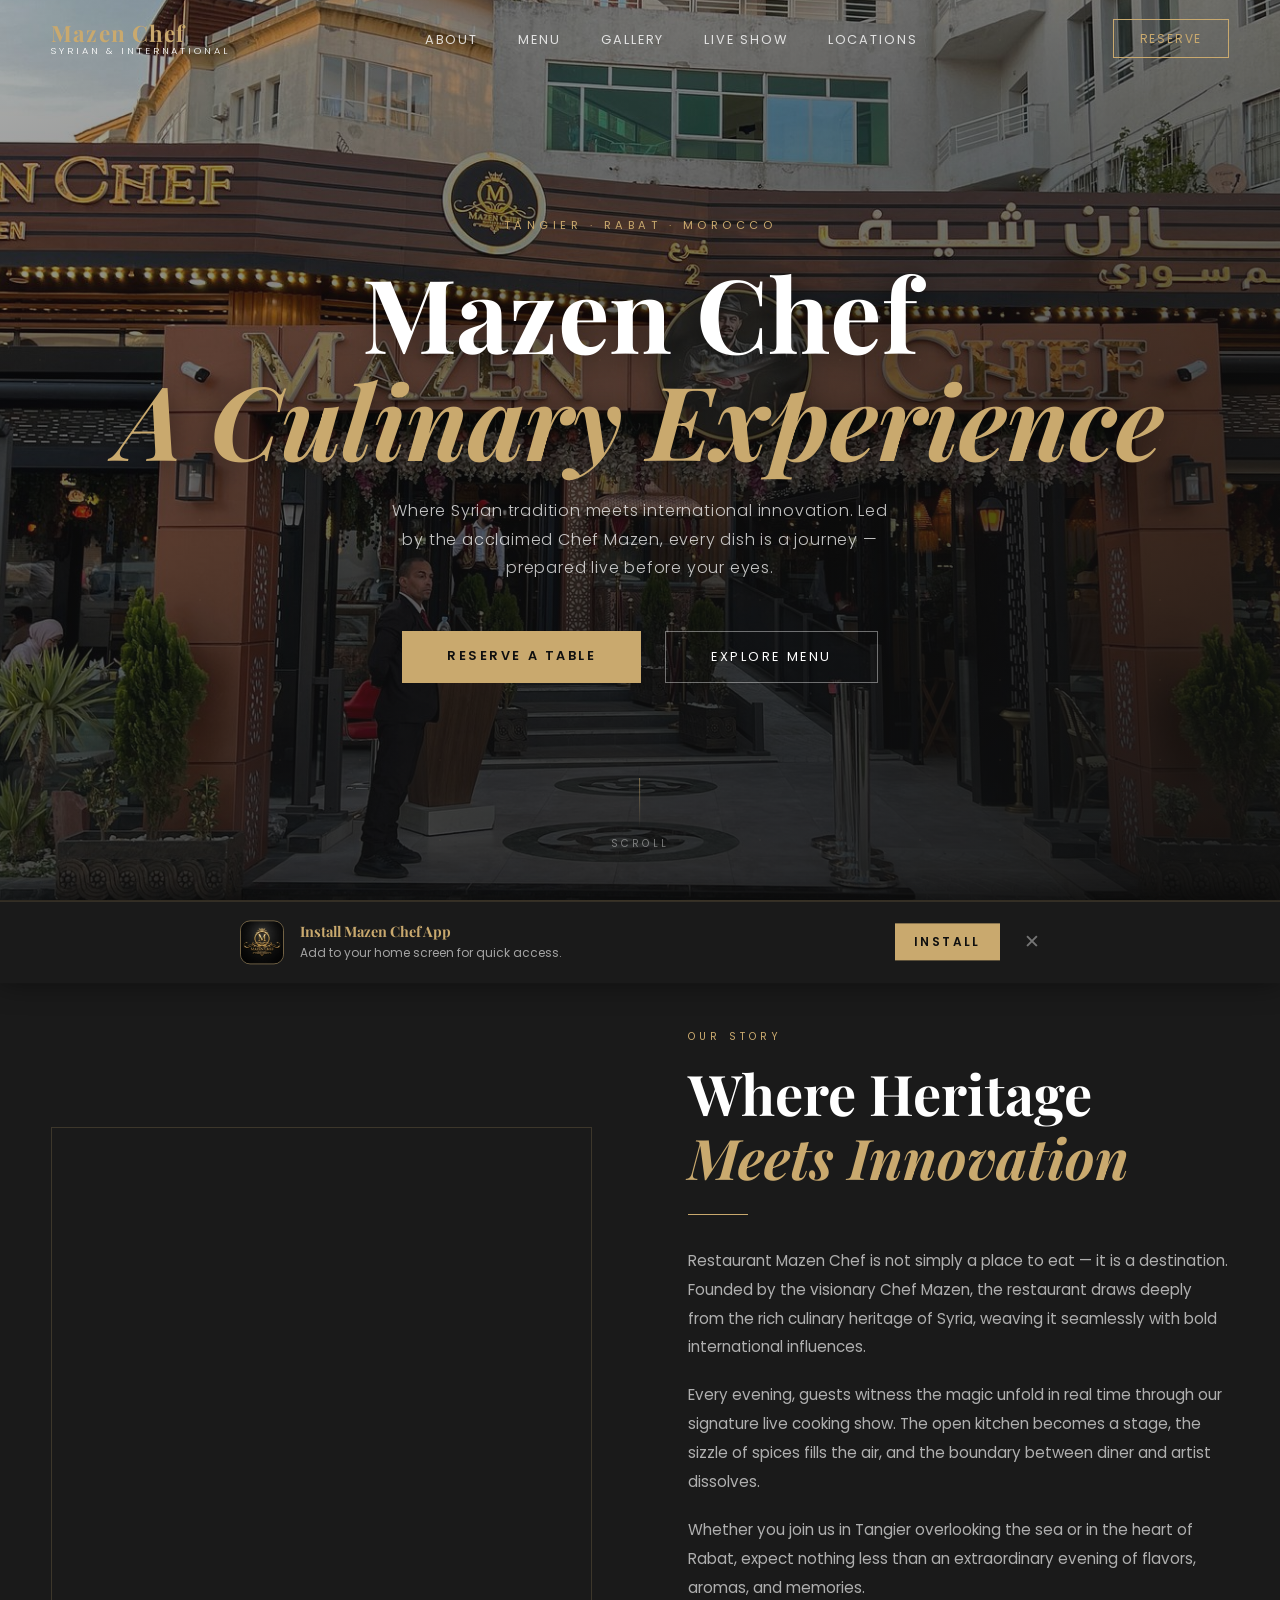
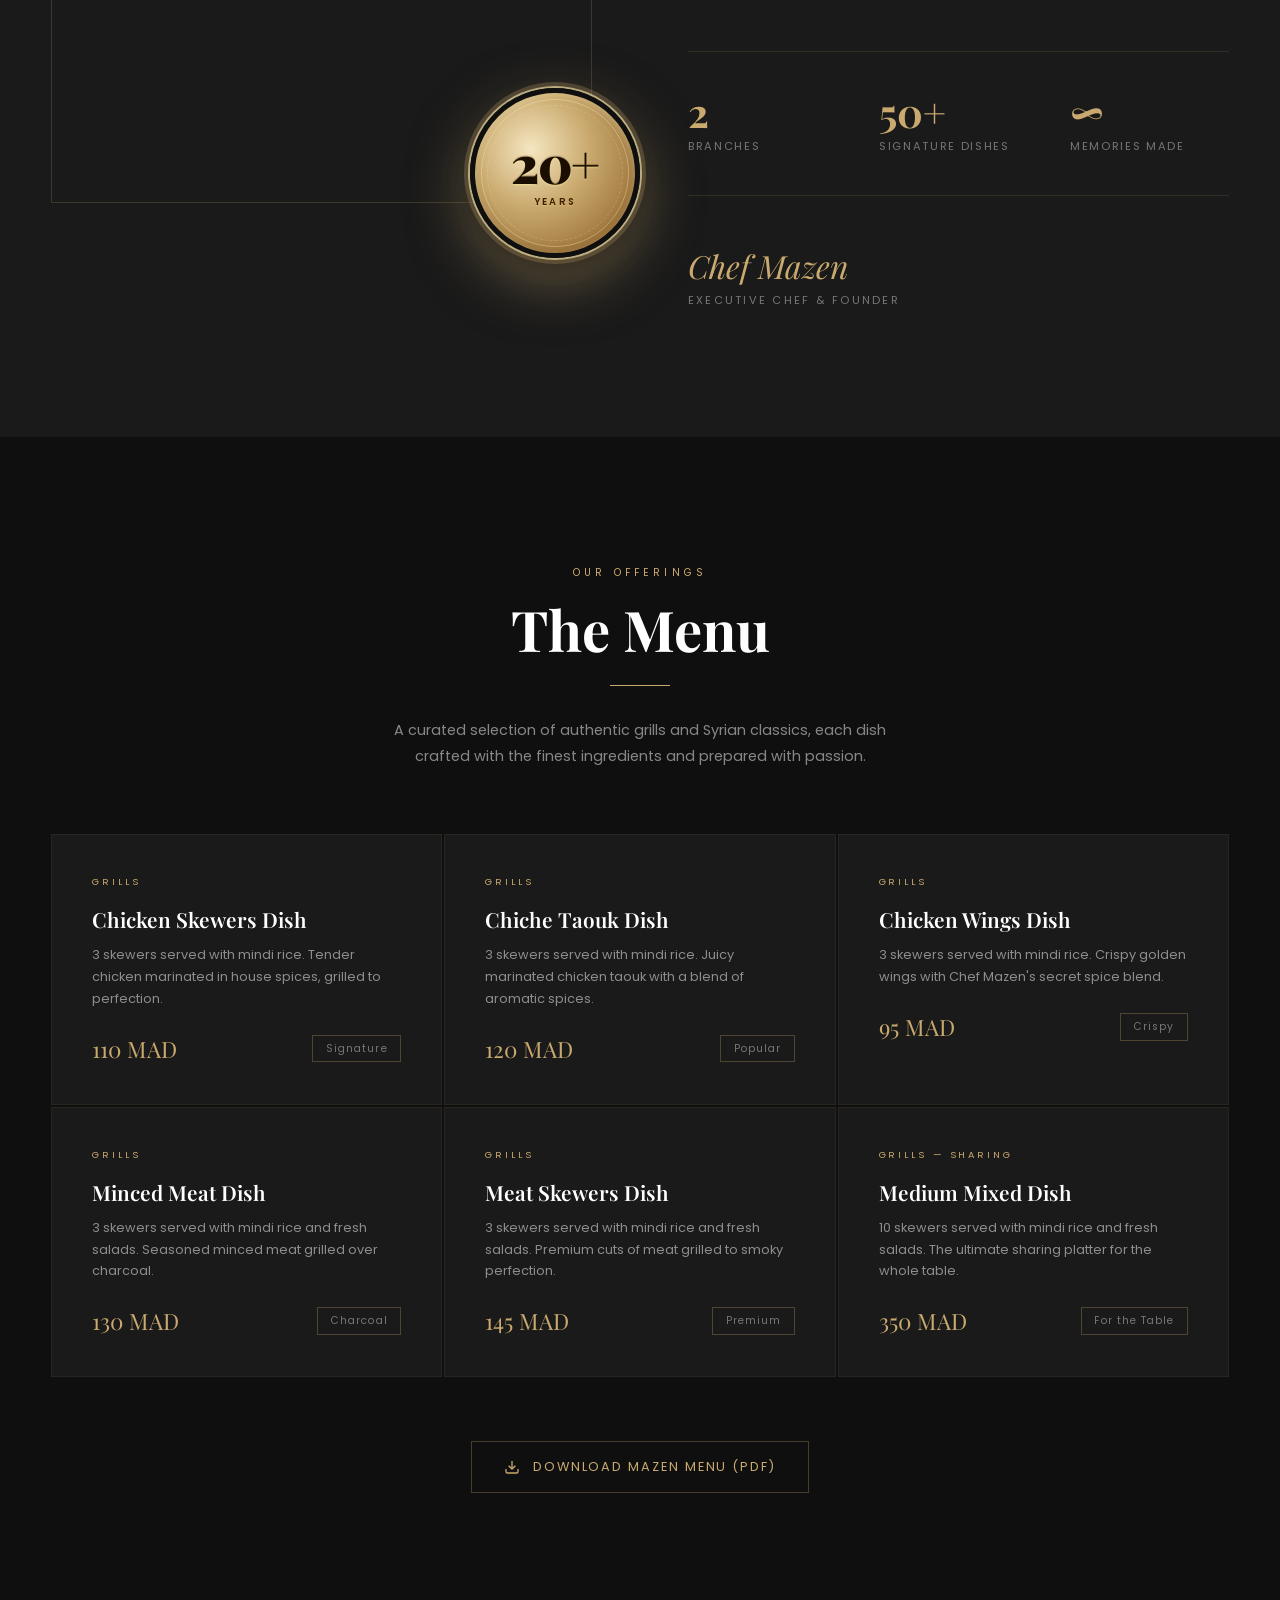
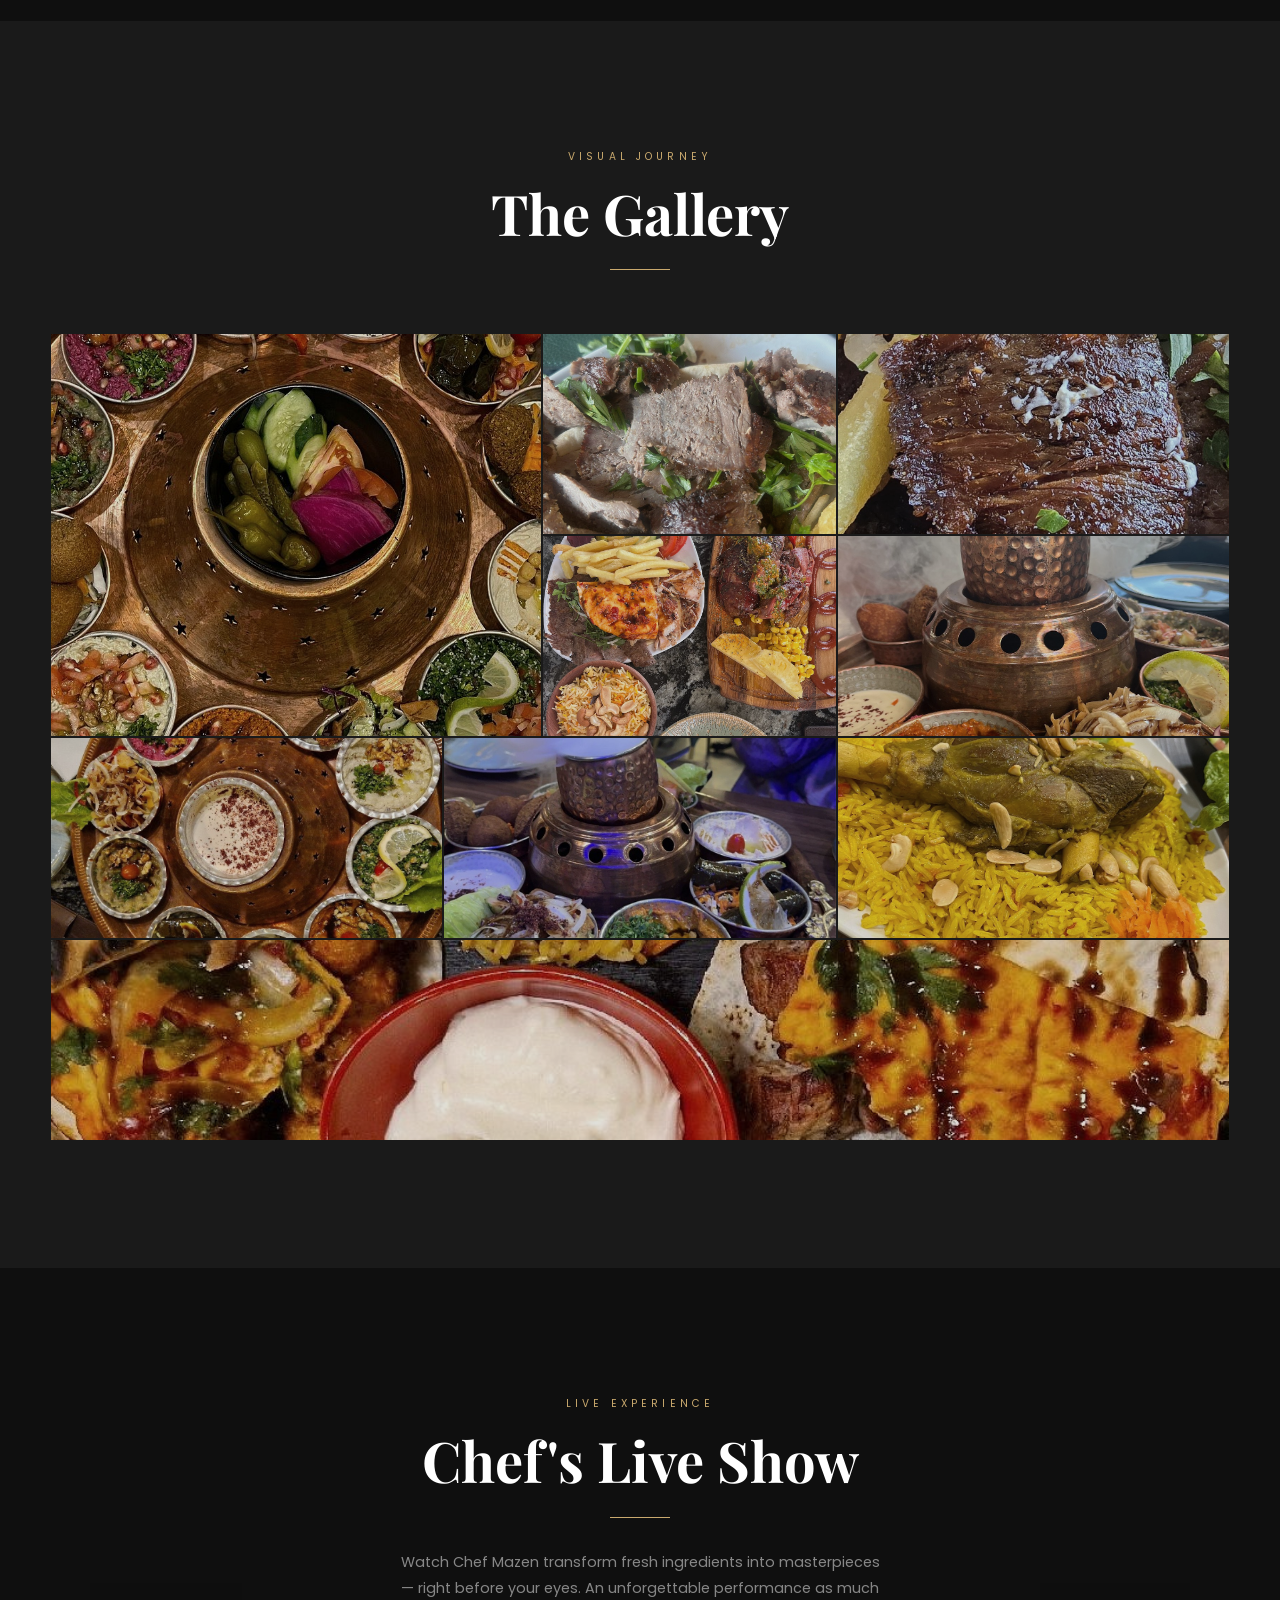
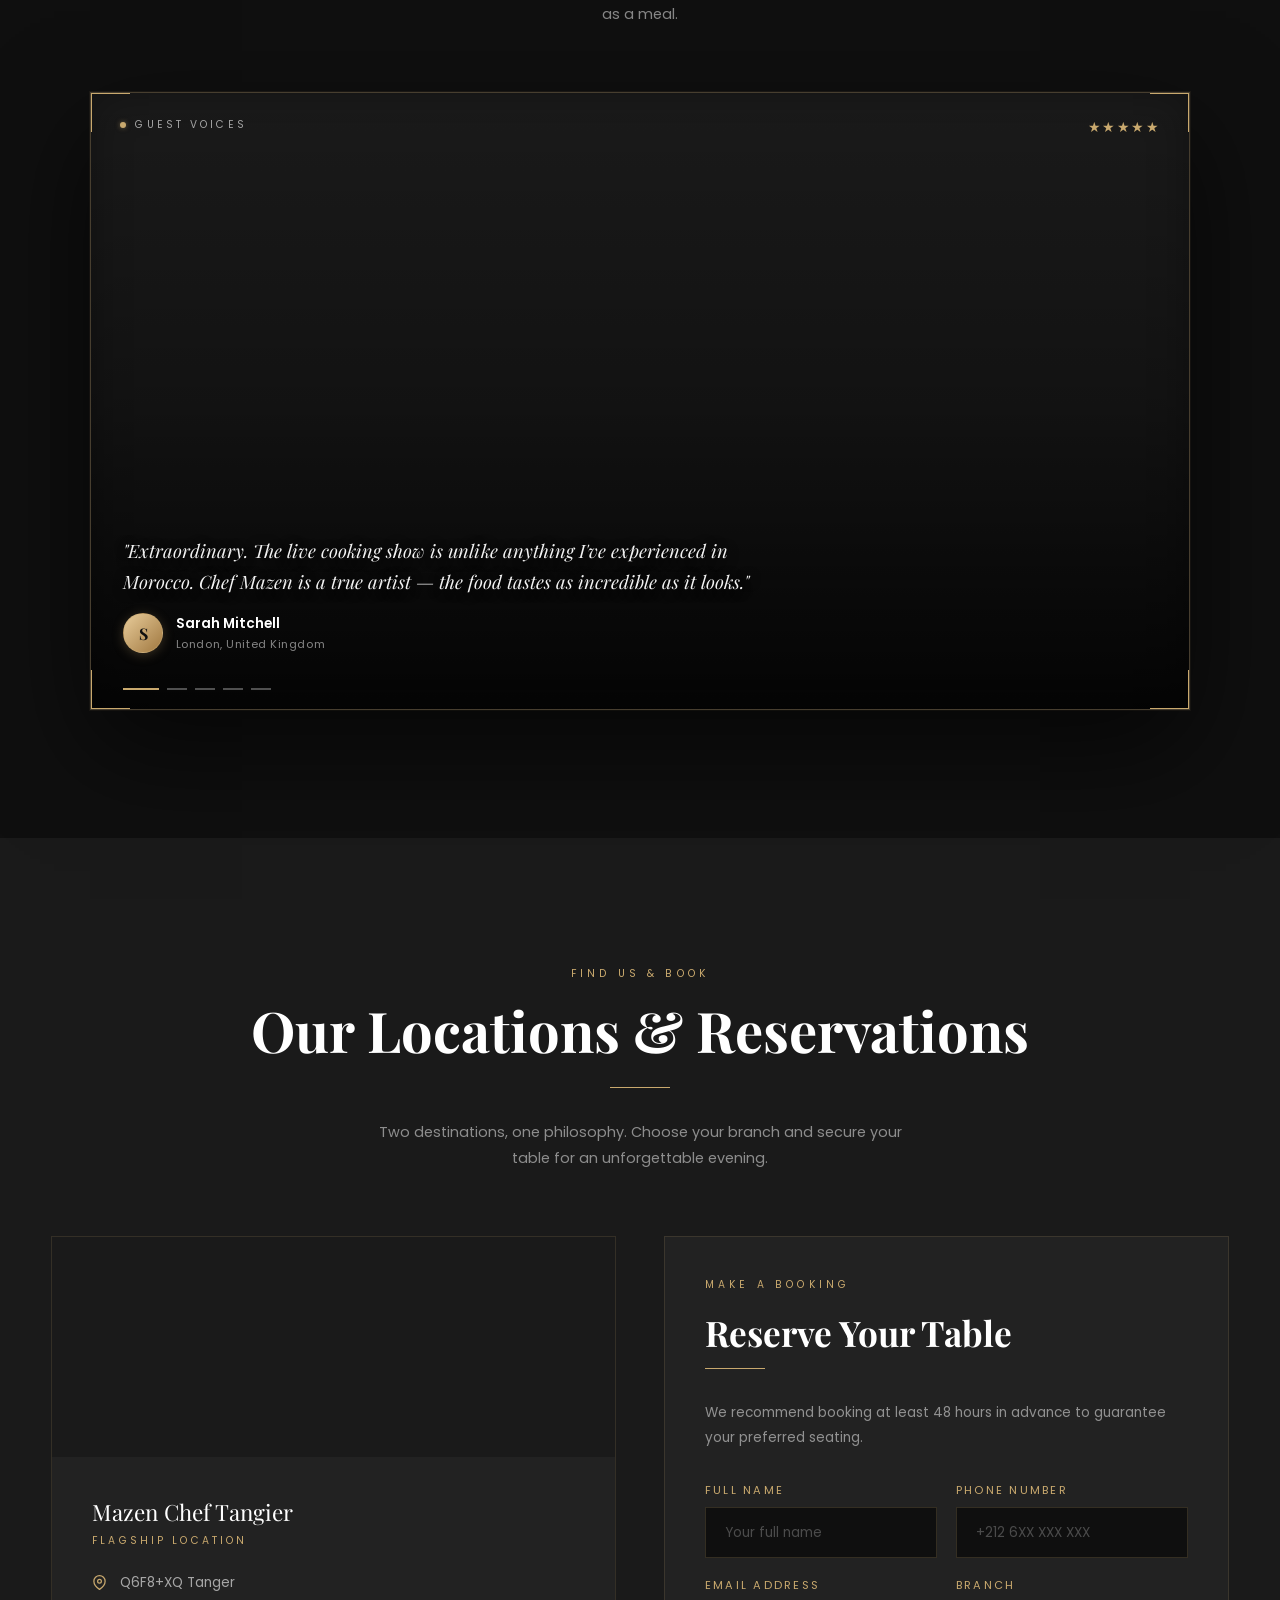
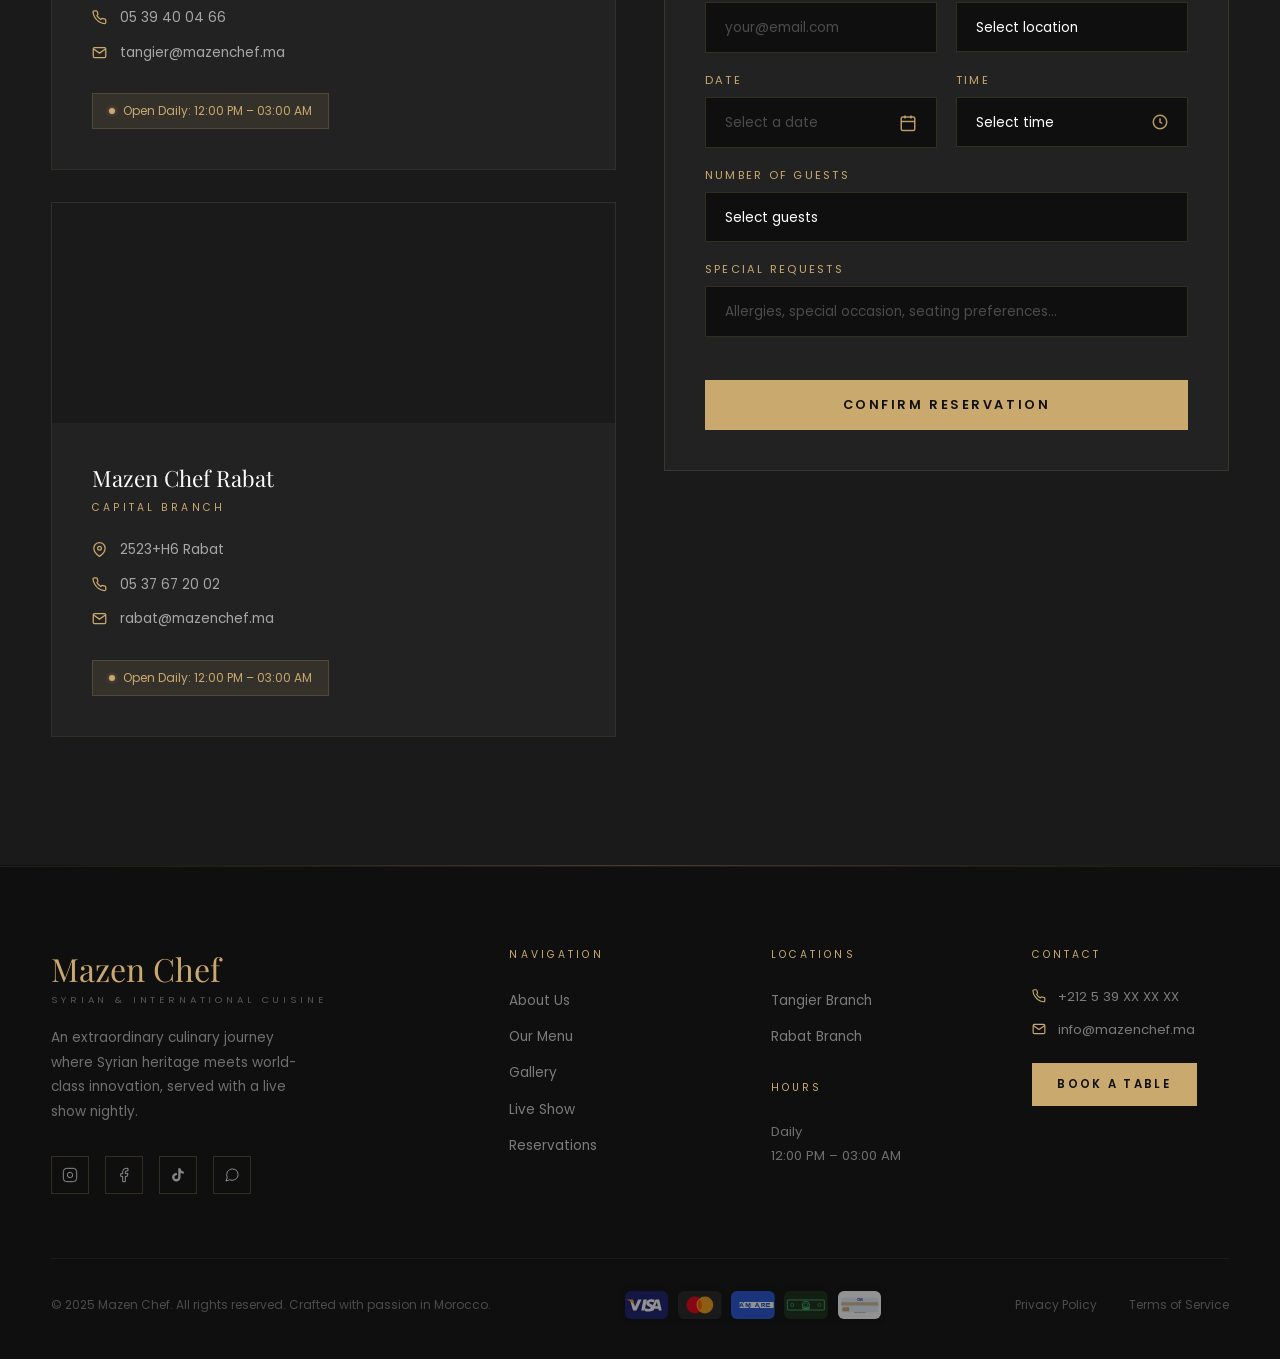
==== index.html @ 80af7548 "Rename mazen-chef (2).html to index.html" ====
<!DOCTYPE html>
<html lang="en">
<head>
<meta charset="UTF-8">
<meta name="viewport" content="width=device-width, initial-scale=1.0">
<title>Mazen Chef – A Culinary Experience</title>
<meta name="theme-color" content="#0f0f0f">
<link rel="manifest" href="manifest.json">
<link rel="apple-touch-icon" href="pwa.jpeg">
<link rel="preconnect" href="https://fonts.googleapis.com">
<link href="https://fonts.googleapis.com/css2?family=Playfair+Display:ital,wght@0,400;0,600;0,700;0,900;1,400;1,700&family=Poppins:wght@300;400;500;600&display=swap" rel="stylesheet">
<style>
  /* ===== RESET & BASE ===== */
  *, *::before, *::after { margin: 0; padding: 0; box-sizing: border-box; }
  :root {
    --black: #0f0f0f;
    --black2: #1a1a1a;
    --black3: #222222;
    --gold: #c9a96e;
    --gold-light: #e8cc9a;
    --gold-dark: #a07840;
    --white: #ffffff;
    --off-white: #f5f0e8;
    --gray: #888;
    --transition: all 0.4s cubic-bezier(0.25, 0.46, 0.45, 0.94);
  }
  html { scroll-behavior: smooth; font-size: 16px; }
  body {
    background: var(--black);
    color: var(--white);
    font-family: 'Poppins', sans-serif;
    overflow-x: hidden;
    cursor: default;
  }
  img { max-width: 100%; display: block; }
  a { text-decoration: none; color: inherit; }

  /* ===== SCROLLBAR ===== */
  ::-webkit-scrollbar { width: 6px; }
  ::-webkit-scrollbar-track { background: var(--black); }
  ::-webkit-scrollbar-thumb { background: var(--gold); border-radius: 3px; }

  /* ===== LOADING SCREEN ===== */
  #loader {
    position: fixed; inset: 0; background: var(--black); z-index: 9999;
    display: flex; flex-direction: column; align-items: center; justify-content: center;
    transition: opacity 0.8s ease, visibility 0.8s ease;
  }
  #loader.hidden { opacity: 0; visibility: hidden; }
  .loader-img {
    width: 200px;
    max-width: 70vw;
    animation: pulse 1.8s ease infinite;
    margin-bottom: 1rem;
    object-fit: contain;
  }
  .loader-sub {
    font-size: 0.6rem; letter-spacing: 0.5em; text-transform: uppercase;
    color: rgba(255,255,255,0.3); margin-top: 0.6rem; font-family: 'Poppins', sans-serif;
  }
  .loader-line {
    width: 0; height: 1px;
    background: linear-gradient(90deg, transparent, var(--gold), transparent);
    margin-top: 2rem; opacity: 0;
    animation: expand 2s ease forwards 0.5s;
  }
  @keyframes pulse { 0%,100%{opacity:1} 50%{opacity:0.3} }
  @keyframes expand { to{width:280px; opacity:1} }

  /* ===== NAVBAR ===== */
  nav {
    position: fixed; top: 0; left: 0; right: 0; z-index: 1000;
    padding: 1.2rem 4vw;
    display: flex; align-items: center; justify-content: space-between;
    transition: var(--transition);
    background: transparent;
  }
  nav.scrolled {
    background: rgba(15,15,15,0.95);
    backdrop-filter: blur(20px);
    border-bottom: 1px solid rgba(201,169,110,0.15);
    padding: 0.8rem 4vw;
    box-shadow: 0 4px 30px rgba(0,0,0,0.5);
  }
  .nav-logo {
    font-family: 'Playfair Display', serif;
    font-size: 1.4rem;
    font-weight: 700;
    color: var(--gold);
    letter-spacing: 0.05em;
    line-height: 1.1;
  }
  .nav-logo span { display: block; font-size: 0.6rem; color: var(--white); letter-spacing: 0.3em; font-family: 'Poppins', sans-serif; font-weight: 300; text-transform: uppercase; }
  .nav-links { display: flex; gap: 2.5rem; align-items: center; list-style: none; }
  .nav-links a { font-size: 0.8rem; letter-spacing: 0.15em; text-transform: uppercase; color: rgba(255,255,255,0.8); transition: var(--transition); }
  .nav-links a:hover { color: var(--gold); }
  .nav-cta {
    background: transparent; border: 1px solid var(--gold);
    color: var(--gold); padding: 0.6rem 1.6rem;
    font-family: 'Poppins', sans-serif; font-size: 0.75rem;
    letter-spacing: 0.15em; text-transform: uppercase; cursor: pointer;
    transition: var(--transition);
  }
  .nav-cta:hover { background: var(--gold); color: var(--black); }
  .hamburger {
    display: none; flex-direction: column; gap: 5px; cursor: pointer; padding: 5px;
  }
  .hamburger span { width: 25px; height: 1px; background: var(--gold); transition: var(--transition); display: block; }
  .hamburger.open span:nth-child(1) { transform: rotate(45deg) translate(4px, 4px); }
  .hamburger.open span:nth-child(2) { opacity: 0; }
  .hamburger.open span:nth-child(3) { transform: rotate(-45deg) translate(4px, -4px); }
  .mobile-menu {
    display: none; position: fixed; inset: 0; background: var(--black);
    z-index: 999; flex-direction: column; align-items: center; justify-content: center;
    gap: 2.5rem;
  }
  .mobile-menu.open { display: flex; }
  .mobile-menu a { font-family: 'Playfair Display', serif; font-size: 2rem; color: var(--white); transition: color 0.3s; }
  .mobile-menu a:hover { color: var(--gold); }

  /* ===== HERO ===== */
  #hero {
    position: relative; height: 100vh; min-height: 600px;
    display: flex; align-items: center; justify-content: center; overflow: hidden;
  }
  .hero-bg {
    position: absolute; inset: 0;
    background:
      linear-gradient(160deg, rgba(15,15,15,0.3) 0%, rgba(15,15,15,0.7) 60%, rgba(15,15,15,0.95) 100%),
      url('slider/nous-avons-decouvert.jpg') center/cover no-repeat;
    transform: scale(1.05);
    animation: heroZoom 12s ease infinite alternate;
    transition: opacity 1.2s ease;
  }
  .hero-bg-primary { z-index: 0; }
  .hero-bg-secondary { z-index: 1; opacity: 0; pointer-events: none; }
  @keyframes heroZoom { from{transform:scale(1.05)} to{transform:scale(1.12)} }
  .hero-particles {
    position: absolute; inset: 0; pointer-events: none;
    background-image: radial-gradient(circle, var(--gold) 1px, transparent 1px);
    background-size: 80px 80px;
    opacity: 0.04;
  }
  .hero-content {
    position: relative; text-align: center; z-index: 2; padding: 0 2rem;
    animation: fadeInUp 1.2s ease 0.5s both;
  }
  .hero-eyebrow {
    font-size: 0.7rem; letter-spacing: 0.4em; text-transform: uppercase;
    color: var(--gold); margin-bottom: 1.5rem; display: block;
  }
  .hero-title {
    font-family: 'Playfair Display', serif;
    font-size: clamp(2.8rem, 8vw, 7rem);
    font-weight: 700; line-height: 1.05; margin-bottom: 1.5rem;
    text-shadow: 0 4px 30px rgba(0,0,0,0.5);
  }
  .hero-title em { font-style: italic; color: var(--gold); }
  .hero-sub {
    font-size: clamp(0.85rem, 2vw, 1rem); font-weight: 300;
    color: rgba(255,255,255,0.75); max-width: 520px; margin: 0 auto 3rem;
    letter-spacing: 0.05em; line-height: 1.8;
  }
  .hero-actions { display: flex; gap: 1.5rem; justify-content: center; flex-wrap: wrap; }
  .btn-primary {
    background: var(--gold); color: var(--black);
    padding: 1rem 2.8rem; font-family: 'Poppins', sans-serif;
    font-size: 0.8rem; font-weight: 600; letter-spacing: 0.2em; text-transform: uppercase;
    cursor: pointer; border: none; transition: var(--transition);
    position: relative; overflow: hidden;
  }
  .btn-primary::after {
    content: ''; position: absolute; inset: 0;
    background: var(--gold-light); transform: scaleX(0); transform-origin: left;
    transition: transform 0.4s ease;
  }
  .btn-primary:hover { color: var(--black); }
  .btn-primary:hover::after { transform: scaleX(1); }
  .btn-primary span { position: relative; z-index: 1; }
  .btn-outline {
    border: 1px solid rgba(255,255,255,0.4); color: var(--white);
    padding: 1rem 2.8rem; font-family: 'Poppins', sans-serif;
    font-size: 0.8rem; letter-spacing: 0.2em; text-transform: uppercase;
    cursor: pointer; background: transparent; transition: var(--transition);
    display: inline-block;
  }
  .btn-outline:hover { border-color: var(--gold); color: var(--gold); }
  .hero-scroll {
    position: absolute; bottom: 3rem; left: 50%; transform: translateX(-50%);
    display: flex; flex-direction: column; align-items: center; gap: 0.5rem;
    color: rgba(255,255,255,0.4); font-size: 0.65rem; letter-spacing: 0.3em; text-transform: uppercase;
    animation: bounce 2s ease infinite;
  }
  .scroll-line { width: 1px; height: 50px; background: linear-gradient(to bottom, rgba(201,169,110,0.6), transparent); }
  @keyframes bounce { 0%,100%{transform:translateX(-50%) translateY(0)} 50%{transform:translateX(-50%) translateY(8px)} }

  /* ===== SECTION UTILS ===== */
  section { padding: 8rem 4vw; }
  .section-label {
    font-size: 0.65rem; letter-spacing: 0.4em; text-transform: uppercase;
    color: var(--gold); margin-bottom: 1rem; display: block;
  }
  .section-title {
    font-family: 'Playfair Display', serif;
    font-size: clamp(2rem, 5vw, 3.5rem);
    font-weight: 700; line-height: 1.15; margin-bottom: 1.5rem;
  }
  .section-divider {
    width: 60px; height: 1px; background: var(--gold); margin-bottom: 2rem;
  }
  .section-divider.center { margin-left: auto; margin-right: auto; }
  .reveal {
    opacity: 0; transform: translateY(40px); transition: opacity 0.8s ease, transform 0.8s ease;
  }
  .reveal.visible { opacity: 1; transform: translateY(0); }
  @keyframes fadeInUp { from{opacity:0;transform:translateY(30px)} to{opacity:1;transform:translateY(0)} }

  /* ===== ABOUT ===== */
  #about { background: var(--black2); }
  .about-inner {
    max-width: 1300px; margin: 0 auto;
    display: grid; grid-template-columns: 1fr 1fr; gap: 6rem; align-items: center;
  }
  .about-visual { position: relative; }
  .about-img-main {
    width: 100%; aspect-ratio: 4/5; object-fit: cover;
    border: 1px solid rgba(201,169,110,0.2);
  }
  .about-img-accent { display: none; }
  .about-badge {
    position: absolute; bottom: -3rem; right: -3rem;
    background: radial-gradient(circle at 35% 35%, #f5e6c0, #c9a96e 40%, #a07840 75%, #7a5c28 100%);
    color: #1a0e00;
    width: 170px; height: 170px; border-radius: 50%;
    display: flex; flex-direction: column; align-items: center; justify-content: center;
    font-family: 'Playfair Display', serif;
    box-shadow:
      0 0 0 2px rgba(255,240,180,0.6),
      0 0 0 6px rgba(201,169,110,0.25),
      0 8px 20px rgba(0,0,0,0.5),
      0 20px 60px rgba(201,169,110,0.5),
      inset 0 2px 6px rgba(255,250,200,0.4),
      inset 0 -3px 8px rgba(100,60,10,0.3);
    border: 5px solid #0f0f0f;
    outline: none;
    position: absolute;
  }
  .about-badge::before {
    content: '';
    position: absolute; inset: 6px;
    border-radius: 50%;
    border: 1px solid rgba(255,240,180,0.35);
    pointer-events: none;
  }
  .about-badge::after {
    content: '';
    position: absolute; inset: 12px;
    border-radius: 50%;
    border: 1px dashed rgba(255,240,180,0.18);
    pointer-events: none;
  }
  .about-badge strong {
    font-size: 3.2rem; font-weight: 900; line-height: 1;
    color: #1a0e00;
    text-shadow: 0 1px 2px rgba(255,240,160,0.6), 0 -1px 1px rgba(80,40,0,0.4);
    letter-spacing: -0.02em;
  }
  .about-badge span {
    font-size: 0.6rem; letter-spacing: 0.22em; text-transform: uppercase;
    margin-top: 0.35rem; font-family: 'Poppins', sans-serif; font-weight: 600;
    color: #3d1f00;
    text-shadow: 0 1px 1px rgba(255,220,120,0.4);
  }
  .about-text p { color: rgba(255,255,255,0.65); line-height: 1.9; margin-bottom: 1.2rem; font-size: 0.95rem; }
  .about-stats {
    display: grid; grid-template-columns: repeat(3,1fr); gap: 2rem; margin: 3rem 0;
    padding: 2.5rem 0; border-top: 1px solid rgba(201,169,110,0.15); border-bottom: 1px solid rgba(201,169,110,0.15);
  }
  .stat-val {
    font-family: 'Playfair Display', serif;
    font-size: 2.5rem; font-weight: 700; color: var(--gold); line-height: 1;
  }
  .stat-lbl { font-size: 0.7rem; letter-spacing: 0.15em; text-transform: uppercase; color: rgba(255,255,255,0.4); margin-top: 0.4rem; }
  .about-signature {
    font-family: 'Playfair Display', serif; font-style: italic;
    font-size: 2rem; color: var(--gold); margin-top: 1.5rem;
  }
  .about-signature span { display: block; font-family: 'Poppins', sans-serif; font-style: normal; font-size: 0.7rem; letter-spacing: 0.2em; text-transform: uppercase; color: rgba(255,255,255,0.4); margin-top: 0.3rem; }

  /* ===== MENU ===== */
  #menu { background: var(--black); }
  .menu-inner { max-width: 1300px; margin: 0 auto; }
  .menu-header { text-align: center; margin-bottom: 4rem; }
  .menu-grid {
    display: grid; grid-template-columns: repeat(auto-fill, minmax(340px, 1fr)); gap: 2px;
  }
  .menu-card {
    background: var(--black2); padding: 2.5rem;
    border: 1px solid rgba(201,169,110,0.08);
    transition: var(--transition); position: relative; overflow: hidden;
  }
  .menu-card::before {
    content: ''; position: absolute; bottom: 0; left: 0; right: 0; height: 2px;
    background: linear-gradient(90deg, transparent, var(--gold), transparent);
    transform: scaleX(0); transition: transform 0.4s ease;
  }
  .menu-card:hover { border-color: rgba(201,169,110,0.25); background: var(--black3); transform: translateY(-4px); }
  .menu-card:hover::before { transform: scaleX(1); }
  .menu-card-cat {
    font-size: 0.6rem; letter-spacing: 0.3em; text-transform: uppercase;
    color: var(--gold); margin-bottom: 1rem;
  }
  .menu-card-name {
    font-family: 'Playfair Display', serif; font-size: 1.3rem; font-weight: 600; margin-bottom: 0.7rem;
  }
  .menu-card-desc { font-size: 0.8rem; color: rgba(255,255,255,0.5); line-height: 1.7; margin-bottom: 1.5rem; }
  .menu-card-footer { display: flex; align-items: center; justify-content: space-between; }
  .menu-price { font-family: 'Playfair Display', serif; font-size: 1.4rem; color: var(--gold); }
  .menu-tag { font-size: 0.65rem; letter-spacing: 0.1em; padding: 0.3rem 0.8rem; border: 1px solid rgba(201,169,110,0.3); color: rgba(255,255,255,0.4); }
  .menu-downloads { display: flex; gap: 1rem; justify-content: center; margin-top: 4rem; flex-wrap: wrap; }
  .download-btn {
    display: flex; align-items: center; gap: 0.8rem;
    padding: 1rem 2rem; border: 1px solid rgba(201,169,110,0.3); color: var(--gold);
    font-size: 0.8rem; letter-spacing: 0.15em; text-transform: uppercase; transition: var(--transition);
    background: transparent; cursor: pointer; font-family: 'Poppins', sans-serif;
  }
  .download-btn:hover { background: rgba(201,169,110,0.1); border-color: var(--gold); }
  .download-btn svg { flex-shrink: 0; }
  .menu-panel { display: none; }
  .menu-panel.active { display: block; }

  /* ===== GALLERY ===== */
  #gallery { background: var(--black2); }
  .gallery-header { text-align: center; margin-bottom: 4rem; }
  .gallery-grid {
    display: grid;
    grid-template-columns: repeat(12, 1fr);
    grid-template-rows: repeat(4, 200px);
    gap: 2px; max-width: 1300px; margin: 0 auto;
  }
  .gallery-item { overflow: hidden; position: relative; cursor: zoom-in; }
  .gallery-item:nth-child(1) { grid-column: 1/6;  grid-row: 1/3; }
  .gallery-item:nth-child(2) { grid-column: 6/9;  grid-row: 1/2; }
  .gallery-item:nth-child(3) { grid-column: 9/13; grid-row: 1/2; }
  .gallery-item:nth-child(4) { grid-column: 6/9;  grid-row: 2/3; }
  .gallery-item:nth-child(5) { grid-column: 9/13; grid-row: 2/3; }
  .gallery-item:nth-child(6) { grid-column: 1/5;  grid-row: 3/4; }
  .gallery-item:nth-child(7) { grid-column: 5/9;  grid-row: 3/4; }
  .gallery-item:nth-child(8) { grid-column: 9/13; grid-row: 3/4; }
  .gallery-item:nth-child(9) { grid-column: 1/13; grid-row: 4/5; }
  .gallery-item img {
    width: 100%; height: 100%; object-fit: cover;
    transition: transform 0.7s cubic-bezier(0.25,0.46,0.45,0.94), filter 0.5s ease;
    filter: brightness(0.88) saturate(0.85);
  }
  .gallery-item:hover img { transform: scale(1.06); filter: brightness(1) saturate(1.05); }
  .gallery-item-overlay {
    position: absolute; inset: 0; background: rgba(201,169,110,0.12);
    opacity: 0; transition: opacity 0.5s ease;
    display: flex; align-items: center; justify-content: center;
    border: 1px solid rgba(201,169,110,0);
    transition: opacity 0.5s ease, border-color 0.5s ease;
  }
  .gallery-item:hover .gallery-item-overlay { opacity: 1; border-color: rgba(201,169,110,0.3); }
  .gallery-item-overlay svg { color: var(--gold); opacity: 0.9; }
  /* Lightbox */
  #lightbox {
    position: fixed; inset: 0; background: rgba(0,0,0,0.96); z-index: 2000;
    display: none; align-items: center; justify-content: center;
  }
  #lightbox.open { display: flex; }
  #lightbox img { max-width: 88vw; max-height: 88vh; object-fit: contain; border: 1px solid rgba(201,169,110,0.15); box-shadow: 0 40px 100px rgba(0,0,0,0.8); }
  .lb-close {
    position: absolute; top: 2rem; right: 2rem; font-size: 1.2rem; cursor: pointer;
    color: rgba(255,255,255,0.6); background: none; border: 1px solid rgba(201,169,110,0.2);
    width: 42px; height: 42px; display: flex; align-items: center; justify-content: center;
    transition: all 0.3s ease;
  }
  .lb-close:hover { color: var(--gold); border-color: var(--gold); transform: rotate(90deg); }

  /* ===== VIDEO ===== */
  #video { background: var(--black); padding: 8rem 4vw; }
  .video-inner { max-width: 1100px; margin: 0 auto; }
  .video-header { text-align: center; margin-bottom: 4rem; }
  .video-wrapper {
    position: relative; aspect-ratio: 16/9;
    background: var(--black2);
    overflow: hidden;
    border: 1px solid rgba(201,169,110,0.25);
    box-shadow: 0 40px 100px rgba(0,0,0,0.6), 0 0 0 1px rgba(201,169,110,0.08), inset 0 0 40px rgba(0,0,0,0.3);
  }
  .video-wrapper iframe { width: 100%; height: 100%; border: none; }
  .video-corner {
    position: absolute; width: 40px; height: 40px;
    border-color: var(--gold); border-style: solid; border-width: 0;
  }
  .video-corner.tl { top: -1px; left: -1px; border-top-width: 2px; border-left-width: 2px; }
  .video-corner.tr { top: -1px; right: -1px; border-top-width: 2px; border-right-width: 2px; }
  .video-corner.bl { bottom: -1px; left: -1px; border-bottom-width: 2px; border-left-width: 2px; }
  .video-corner.br { bottom: -1px; right: -1px; border-bottom-width: 2px; border-right-width: 2px; }

  /* ===== VIDEO TESTIMONIALS OVERLAY ===== */
  .vid-reviews {
    position: absolute; bottom: 3.5rem; left: 2rem; right: 2rem;
    z-index: 5; pointer-events: none;
  }
  .vid-review {
    display: none; animation: vidFadeIn 0.7s ease;
  }
  .vid-review.active { display: block; }
  @keyframes vidFadeIn { from{opacity:0;transform:translateY(12px)} to{opacity:1;transform:translateY(0)} }
  .vid-review-text {
    font-family: 'Playfair Display', serif; font-style: italic;
    font-size: clamp(0.95rem, 2vw, 1.15rem); line-height: 1.7;
    color: rgba(255,255,255,0.95); margin-bottom: 1rem;
    text-shadow: 0 2px 12px rgba(0,0,0,0.8);
    max-width: 680px;
  }
  .vid-review-author {
    display: flex; align-items: center; gap: 0.8rem;
  }
  .vid-avatar {
    width: 40px; height: 40px; border-radius: 50%;
    background: linear-gradient(135deg, var(--gold-light), var(--gold-dark));
    color: var(--black);
    display: flex; align-items: center; justify-content: center;
    font-family: 'Playfair Display', serif; font-size: 1rem; font-weight: 700;
    flex-shrink: 0; border: 1px solid rgba(201,169,110,0.4);
    box-shadow: 0 2px 12px rgba(201,169,110,0.25);
  }
  .vid-name { font-size: 0.85rem; font-weight: 600; color: #fff; }
  .vid-loc { font-size: 0.7rem; color: rgba(255,255,255,0.5); margin-top: 0.1rem; letter-spacing: 0.05em; }
  .vid-dots {
    position: absolute; bottom: 1.2rem; left: 2rem;
    display: flex; gap: 0.5rem; z-index: 6;
  }
  .vid-dot {
    width: 20px; height: 2px; background: rgba(255,255,255,0.3);
    cursor: pointer; transition: background 0.3s, width 0.3s;
  }
  .vid-dot.active { background: var(--gold); width: 36px; }

  /* ===== LOCATIONS + RESERVATION COMBINED ===== */
  #locations { background: var(--black2); }
  .locations-inner { max-width: 1300px; margin: 0 auto; }
  .locations-header { text-align: center; margin-bottom: 5rem; }
  .locations-grid { display: grid; grid-template-columns: 1fr 1fr; gap: 3rem; }
  .location-card { border: 1px solid rgba(201,169,110,0.15); overflow: hidden; }
  .location-map { width: 100%; height: 280px; }
  .location-map iframe { width: 100%; height: 100%; border: none; display: block; filter: grayscale(80%) contrast(1.1) brightness(0.7); transition: filter 0.4s ease; }
  .location-card:hover .location-map iframe { filter: grayscale(20%) contrast(1.05) brightness(0.9); }
  .location-info { padding: 2.5rem; background: var(--black3); }
  .location-name { font-family: 'Playfair Display', serif; font-size: 1.4rem; margin-bottom: 0.4rem; }
  .location-city { font-size: 0.65rem; letter-spacing: 0.3em; text-transform: uppercase; color: var(--gold); margin-bottom: 1.5rem; display: block; }
  .location-detail { display: flex; gap: 0.8rem; align-items: flex-start; margin-bottom: 0.9rem; color: rgba(255,255,255,0.6); font-size: 0.85rem; line-height: 1.5; }
  .location-detail svg { flex-shrink: 0; margin-top: 2px; color: var(--gold); }
  .location-hours-badge {
    display: inline-flex; align-items: center; gap: 0.5rem;
    background: rgba(201,169,110,0.1); border: 1px solid rgba(201,169,110,0.2);
    padding: 0.5rem 1rem; margin-top: 1rem; font-size: 0.75rem; color: var(--gold);
  }
  .hours-dot { width: 6px; height: 6px; border-radius: 50%; background: var(--gold); box-shadow: 0 0 5px rgba(201,169,110,0.5); animation: blink 3s ease infinite; }
  @keyframes blink { 0%,100%{opacity:1} 50%{opacity:0.3} }

  /* ===== LOCATIONS + RESERVATION COMBINED ===== */
  .loc-res-grid {
    display: grid;
    grid-template-columns: 1fr 1fr;
    gap: 3rem;
    align-items: start;
  }
  .loc-res-left { display: flex; flex-direction: column; gap: 2rem; }
  .loc-res-right {
    background: var(--black3);
    border: 1px solid rgba(201,169,110,0.15);
    padding: 2.5rem;
    position: sticky;
    top: 100px;
  }
  @media (max-width: 1000px) {
    .loc-res-grid { grid-template-columns: 1fr; }
    .loc-res-right { position: static; }
  }

  /* ===== RESERVATION FORM ===== */
  .res-form { margin-top: 3rem; display: grid; gap: 1.2rem; text-align: left; }
  .res-row { display: grid; grid-template-columns: 1fr 1fr; gap: 1.2rem; }
  .form-group { display: flex; flex-direction: column; gap: 0.5rem; }
  .form-label { font-size: 0.7rem; letter-spacing: 0.2em; text-transform: uppercase; color: var(--gold); }
  .form-input, .form-select {
    background: var(--black); border: 1px solid rgba(201,169,110,0.2); color: var(--white);
    padding: 0.9rem 1.2rem; font-family: 'Poppins', sans-serif; font-size: 0.85rem;
    outline: none; transition: border-color 0.3s; width: 100%;
    -webkit-appearance: none;
  }
  .form-input:focus, .form-select:focus { border-color: var(--gold); }
  .form-input::placeholder { color: rgba(255,255,255,0.25); }
  .form-select option { background: var(--black); }
  .date-input-wrap { position: relative; }
  .time-select-wrap { position: relative; }
  .time-select-wrap .form-select { padding-right: 2.8rem; }
  .time-icon { position: absolute; right: 1.2rem; top: 50%; transform: translateY(-50%); width: 18px; height: 18px; color: rgba(201,169,110,0.9); pointer-events: none; }

  /* ===== CUSTOM DATEPICKER ===== */
  .custom-datepicker-wrap { position: relative; }
  .datepicker-display {
    background: var(--black); border: 1px solid rgba(201,169,110,0.2); color: var(--white);
    padding: 0.9rem 1.2rem; font-family: 'Poppins', sans-serif; font-size: 0.85rem;
    outline: none; transition: border-color 0.3s; width: 100%;
    cursor: pointer; display: flex; align-items: center; justify-content: space-between;
    user-select: none;
  }
  .datepicker-display:hover, .datepicker-display.open { border-color: var(--gold); }
  .datepicker-display .dp-placeholder { color: rgba(255,255,255,0.25); }
  .datepicker-display .dp-value { color: var(--white); }
  .datepicker-display svg { flex-shrink: 0; color: rgba(201,169,110,0.9); }
  .datepicker-dropdown {
    position: absolute; top: calc(100% + 4px); left: 0; right: 0; z-index: 2000;
    background: #1a1a1a; border: 1px solid rgba(201,169,110,0.35);
    box-shadow: 0 12px 40px rgba(0,0,0,0.7);
    display: none;
    min-width: 280px;
  }
  .datepicker-dropdown.open { display: block; }
  .dp-header {
    display: flex; align-items: center; justify-content: space-between;
    padding: 0.9rem 1rem; border-bottom: 1px solid rgba(201,169,110,0.15);
  }
  .dp-nav {
    background: none; border: none; color: var(--gold); cursor: pointer;
    font-size: 1.1rem; padding: 0.2rem 0.6rem; transition: color 0.2s;
    font-family: 'Poppins', sans-serif;
  }
  .dp-nav:hover { color: var(--gold-light); }
  .dp-month-year {
    font-family: 'Playfair Display', serif; font-size: 1rem; color: var(--white);
    letter-spacing: 0.03em;
  }
  .dp-weekdays {
    display: grid; grid-template-columns: repeat(7, 1fr);
    padding: 0.5rem 0.5rem 0;
  }
  .dp-weekday {
    text-align: center; font-size: 0.6rem; letter-spacing: 0.15em;
    text-transform: uppercase; color: var(--gold); padding: 0.4rem 0;
  }
  .dp-days {
    display: grid; grid-template-columns: repeat(7, 1fr);
    padding: 0 0.5rem 0.7rem;
    gap: 2px;
  }
  .dp-day {
    text-align: center; padding: 0.5rem 0.2rem; font-size: 0.82rem;
    cursor: pointer; color: rgba(255,255,255,0.75); transition: background 0.15s, color 0.15s;
    border-radius: 2px;
  }
  .dp-day:hover { background: rgba(201,169,110,0.15); color: var(--gold); }
  .dp-day.selected { background: var(--gold); color: var(--black); font-weight: 600; }
  .dp-day.today { border: 1px solid rgba(201,169,110,0.4); color: var(--gold); }
  .dp-day.today.selected { border-color: transparent; }
  .dp-day.other-month { color: rgba(255,255,255,0.2); }
  .dp-day.other-month:hover { color: rgba(255,255,255,0.5); }
  .dp-day.disabled { color: rgba(255,255,255,0.15); cursor: not-allowed; pointer-events: none; }
  .dp-day.empty { cursor: default; }
  .dp-day.empty:hover { background: none; }
  /* Hidden real input for form validation */
  .dp-hidden-input { position: absolute; opacity: 0; pointer-events: none; width: 0; height: 0; }
  .form-submit { margin-top: 1rem; }

  /* ===== FOOTER ===== */
  footer {
    background: var(--black); border-top: 1px solid rgba(201,169,110,0.1);
    padding: 5rem 4vw 2.5rem;
  }
  .footer-inner { max-width: 1300px; margin: 0 auto; }
  .footer-top { display: grid; grid-template-columns: 2fr 1fr 1fr 1fr; gap: 4rem; margin-bottom: 4rem; }
  .footer-brand { }
  .footer-logo { font-family: 'Playfair Display', serif; font-size: 2rem; color: var(--gold); }
  .footer-logo span { display: block; font-family: 'Poppins', sans-serif; font-size: 0.6rem; letter-spacing: 0.4em; text-transform: uppercase; color: rgba(255,255,255,0.3); margin-top: 0.2rem; }
  .footer-tagline { font-size: 0.85rem; color: rgba(255,255,255,0.4); line-height: 1.8; margin-top: 1.2rem; max-width: 260px; }
  .footer-socials { display: flex; gap: 1rem; margin-top: 2rem; }
  .social-link {
    width: 38px; height: 38px; border: 1px solid rgba(201,169,110,0.2);
    display: flex; align-items: center; justify-content: center;
    color: rgba(255,255,255,0.5); transition: var(--transition); font-size: 0.85rem;
  }
  .social-link:hover { border-color: var(--gold); color: var(--gold); }
  .footer-col-title { font-size: 0.65rem; letter-spacing: 0.3em; text-transform: uppercase; color: var(--gold); margin-bottom: 1.5rem; }
  .footer-links { list-style: none; display: flex; flex-direction: column; gap: 0.7rem; }
  .footer-links a { font-size: 0.85rem; color: rgba(255,255,255,0.45); transition: color 0.3s; }
  .footer-links a:hover { color: var(--gold); }
  .footer-contact-item { display: flex; gap: 0.8rem; align-items: flex-start; margin-bottom: 0.8rem; font-size: 0.82rem; color: rgba(255,255,255,0.45); line-height: 1.5; }
  .footer-contact-item svg { flex-shrink: 0; color: var(--gold); margin-top: 2px; }
  .footer-bottom {
    border-top: 1px solid rgba(201,169,110,0.08); padding-top: 2rem;
    display: flex; align-items: center; justify-content: space-between; flex-wrap: wrap; gap: 1rem;
  }
  .footer-copy { font-size: 0.75rem; color: rgba(255,255,255,0.25); }
  .footer-payment {
    display: flex; align-items: center; gap: 0.6rem; flex-wrap: wrap; justify-content: center;
  }
  .pay-logo {
    height: 28px; width: auto; border-radius: 6px;
    opacity: 0.55; transition: opacity 0.3s ease, transform 0.3s ease;
    filter: drop-shadow(0 1px 3px rgba(0,0,0,0.4));
  }
  .pay-logo:hover { opacity: 1; transform: translateY(-2px); }
  .footer-legal { display: flex; gap: 2rem; }
  .footer-legal a { font-size: 0.75rem; color: rgba(255,255,255,0.25); transition: color 0.3s; }
  .footer-legal a:hover { color: var(--gold); }

  /* ===== BACK TO TOP ===== */
  #back-top {
    position: fixed; bottom: 2rem; right: 2rem; z-index: 500;
    width: 46px; height: 46px; background: var(--gold); color: var(--black);
    display: flex; align-items: center; justify-content: center;
    cursor: pointer; opacity: 0; transform: translateY(20px);
    transition: opacity 0.4s, transform 0.4s; border: none;
    box-shadow: 0 4px 20px rgba(201,169,110,0.4);
  }
  #back-top.visible { opacity: 1; transform: translateY(0); }
  #back-top:hover { background: var(--gold-light); }

  /* ===== FLOATING CTA ===== */
  .floating-cta {
    position: fixed; bottom: 2rem; left: 2rem; z-index: 500;
    display: flex; align-items: center; gap: 0.7rem;
    background: var(--black2); border: 1px solid rgba(201,169,110,0.3);
    padding: 0.7rem 1.2rem; opacity: 0; transform: translateY(20px);
    transition: opacity 0.4s, transform 0.4s;
    font-size: 0.75rem; color: var(--gold); letter-spacing: 0.1em; text-transform: uppercase;
  }
  .floating-cta.visible { opacity: 1; transform: translateY(0); }
  .floating-cta::before { content: ''; width: 6px; height: 6px; border-radius: 50%; background: var(--gold); box-shadow: 0 0 6px rgba(201,169,110,0.6); animation: blink 3s ease infinite; }

  /* ===== DECORATIVE ===== */
  .gold-line {
    width: 100%; height: 1px;
    background: linear-gradient(90deg, transparent, var(--gold), transparent);
    opacity: 0.3;
  }

  /* ===== RESPONSIVE ===== */
  @media (max-width: 1100px) {
    .footer-top { grid-template-columns: 1fr 1fr; gap: 3rem; }
    .about-inner { gap: 3rem; }
    .about-badge { width: 130px; height: 130px; right: -1.5rem; bottom: -1.5rem; }
    .about-badge strong { font-size: 2.4rem; }
  }
  @media (max-width: 900px) {
    .nav-links { display: none; }
    .nav-cta { display: none; }
    .hamburger { display: flex; }
    .about-inner { grid-template-columns: 1fr; }
    .about-visual { max-width: 500px; }
    .locations-grid { grid-template-columns: 1fr; }
    .gallery-grid {
      grid-template-columns: repeat(2,1fr);
      grid-template-rows: auto;
      grid-auto-rows: 200px;
    }
    .gallery-item { grid-column: auto !important; grid-row: auto !important; }
    .gallery-item:nth-child(1) { grid-column: 1 / -1 !important; }
    .gallery-item:nth-child(9) { grid-column: 1 / -1 !important; }
  }
  @media (max-width: 640px) {
    section { padding: 5rem 6vw; }
    .res-row { grid-template-columns: 1fr; }
    .footer-top { grid-template-columns: 1fr; gap: 2.5rem; }
    .footer-bottom { flex-direction: column; gap: 1rem; text-align: center; }
    .gallery-grid { grid-template-columns: 1fr; grid-auto-rows: 220px; }
    .gallery-item:nth-child(1) { grid-column: auto !important; }
    .gallery-item:nth-child(9) { grid-column: auto !important; }
    .about-badge { width: 110px; height: 110px; right: -0.5rem; bottom: -0.5rem; }
    .about-badge strong { font-size: 2rem; }
    .menu-tabs { flex-direction: column; width: 100%; }
    .testimonial-card { flex: 0 0 90vw; }
  }

  /* ===== PWA BANNER ===== */
  .pwa-banner {
    position: fixed; bottom: 0; left: 0; right: 0; z-index: 9999;
    background: var(--black2); border-top: 1px solid rgba(201,169,110,0.3);
    padding: 1.2rem 4vw; transform: translateY(100%); transition: transform 0.5s cubic-bezier(0.25, 0.46, 0.45, 0.94);
    box-shadow: 0 -4px 30px rgba(0,0,0,0.6);
  }
  .pwa-banner.show { transform: translateY(0); }
  .pwa-banner-content {
    display: flex; align-items: center; justify-content: space-between; gap: 1rem;
    max-width: 800px; margin: 0 auto;
  }
  .pwa-icon { width: 44px; height: 44px; border-radius: 10px; object-fit: cover; border: 1px solid rgba(201,169,110,0.5); }
  .pwa-text { flex: 1; display: flex; flex-direction: column; }
  .pwa-text strong { color: var(--gold); font-size: 0.9rem; font-family: 'Playfair Display', serif; }
  .pwa-text span { color: rgba(255,255,255,0.6); font-size: 0.75rem; margin-top: 0.2rem; }
  .pwa-close { background: none; border: none; color: rgba(255,255,255,0.4); font-size: 1.2rem; cursor: pointer; padding: 0.5rem; margin-right: -0.5rem; transition: color 0.3s; }
  .pwa-close:hover { color: var(--gold); }
  @media (max-width: 640px) {
    .pwa-banner-content { gap: 0.8rem; }
    .pwa-text strong { font-size: 0.85rem; }
    .pwa-text span { font-size: 0.65rem; }
  }
</style>
</head>
<body>

<!-- LOADER -->
<div id="loader">
  <img src="logo.png" alt="Mazen Chef" class="loader-img">
  <div class="loader-sub">A Culinary Experience</div>
  <div class="loader-line"></div>
</div>

<!-- BACK TO TOP -->
<button id="back-top" aria-label="Back to top" onclick="window.scrollTo({top:0,behavior:'smooth'})">
  <svg width="16" height="16" viewBox="0 0 24 24" fill="none" stroke="currentColor" stroke-width="2"><path d="M18 15l-6-6-6 6"/></svg>
</button>

<!-- FLOATING CTA -->
<a href="#reservation" class="floating-cta">Open Now • Reserve Table</a>

<!-- LIGHTBOX -->
<div id="lightbox">
  <button class="lb-close" onclick="closeLightbox()">✕</button>
  <img id="lb-img" src="" alt="Gallery">
</div>

<!-- MOBILE MENU -->
<div class="mobile-menu" id="mobileMenu">
  <a href="#about" onclick="closeMobile()">About</a>
  <a href="#menu" onclick="closeMobile()">Menu</a>
  <a href="#gallery" onclick="closeMobile()">Gallery</a>
  <a href="#video" onclick="closeMobile()">Show</a>
  <a href="#locations" onclick="closeMobile()">Locations</a>
  <a href="#reservation" onclick="closeMobile()">Reserve</a>
</div>

<!-- NAVBAR -->
<nav id="navbar">
  <a href="#hero" class="nav-logo">Mazen Chef<span>Syrian &amp; International</span></a>
  <ul class="nav-links">
    <li><a href="#about">About</a></li>
    <li><a href="#menu">Menu</a></li>
    <li><a href="#gallery">Gallery</a></li>
    <li><a href="#video">Live Show</a></li>
    <li><a href="#locations">Locations</a></li>
  </ul>
  <a href="#reservation" class="nav-cta">Reserve</a>
  <div class="hamburger" id="hamburger" onclick="toggleMobile()">
    <span></span><span></span><span></span>
  </div>
</nav>

<!-- ===== HERO ===== -->
<section id="hero">
  <div class="hero-bg hero-bg-primary"></div>
  <div class="hero-bg hero-bg-secondary"></div>
  <div class="hero-particles"></div>
  <div class="hero-content">
    <span class="hero-eyebrow">Tangier · Rabat · Morocco</span>
    <h1 class="hero-title">Mazen Chef<br><em>A Culinary Experience</em></h1>
    <p class="hero-sub">Where Syrian tradition meets international innovation. Led by the acclaimed Chef Mazen, every dish is a journey — prepared live before your eyes.</p>
    <div class="hero-actions">
      <a href="#reservation" class="btn-primary"><span>Reserve a Table</span></a>
      <a href="#menu" class="btn-outline">Explore Menu</a>
    </div>
  </div>
  <div class="hero-scroll">
    <div class="scroll-line"></div>
    <span>Scroll</span>
  </div>
</section>

<div class="gold-line"></div>

<!-- ===== ABOUT ===== -->
<section id="about">
  <div class="about-inner">
    <div class="about-visual reveal">
      <video class="about-img-main" autoplay muted loop playsinline preload="metadata" aria-label="Chef Mazen in action">
        <source src="video/vd.mp4" type="video/mp4">
      </video>
      <div class="about-badge"><strong>20+</strong><span>Years</span></div>
    </div>
    <div class="about-text reveal">
      <span class="section-label">Our Story</span>
      <h2 class="section-title">Where Heritage<br><em style="color:var(--gold);font-style:italic">Meets Innovation</em></h2>
      <div class="section-divider"></div>
      <p>Restaurant Mazen Chef is not simply a place to eat — it is a destination. Founded by the visionary Chef Mazen, the restaurant draws deeply from the rich culinary heritage of Syria, weaving it seamlessly with bold international influences.</p>
      <p>Every evening, guests witness the magic unfold in real time through our signature live cooking show. The open kitchen becomes a stage, the sizzle of spices fills the air, and the boundary between diner and artist dissolves.</p>
      <p>Whether you join us in Tangier overlooking the sea or in the heart of Rabat, expect nothing less than an extraordinary evening of flavors, aromas, and memories.</p>
      <div class="about-stats">
        <div><div class="stat-val">2</div><div class="stat-lbl">Branches</div></div>
        <div><div class="stat-val">50+</div><div class="stat-lbl">Signature Dishes</div></div>
        <div><div class="stat-val">∞</div><div class="stat-lbl">Memories Made</div></div>
      </div>
      <div class="about-signature">Chef Mazen<span>Executive Chef & Founder</span></div>
    </div>
  </div>
</section>

<!-- ===== MENU ===== -->
<section id="menu">
  <div class="menu-inner">
    <div class="menu-header reveal">
      <span class="section-label">Our Offerings</span>
      <h2 class="section-title">The Menu</h2>
      <div class="section-divider center"></div>
      <p style="color:rgba(255,255,255,0.5);max-width:520px;margin:0 auto;font-size:0.9rem;line-height:1.8">A curated selection of authentic grills and Syrian classics, each dish crafted with the finest ingredients and prepared with passion.</p>
    </div>

    <!-- Mazen Cuisine Menu -->
    <div class="menu-panel active" id="panel-syrian">
      <div class="menu-grid">
        <div class="menu-card reveal">
          <div class="menu-card-cat">Grills</div>
          <div class="menu-card-name">Chicken Skewers Dish</div>
          <div class="menu-card-desc">3 skewers served with mindi rice. Tender chicken marinated in house spices, grilled to perfection.</div>
          <div class="menu-card-footer"><span class="menu-price">110 MAD</span><span class="menu-tag">Signature</span></div>
        </div>
        <div class="menu-card reveal">
          <div class="menu-card-cat">Grills</div>
          <div class="menu-card-name">Chiche Taouk Dish</div>
          <div class="menu-card-desc">3 skewers served with mindi rice. Juicy marinated chicken taouk with a blend of aromatic spices.</div>
          <div class="menu-card-footer"><span class="menu-price">120 MAD</span><span class="menu-tag">Popular</span></div>
        </div>
        <div class="menu-card reveal">
          <div class="menu-card-cat">Grills</div>
          <div class="menu-card-name">Chicken Wings Dish</div>
          <div class="menu-card-desc">3 skewers served with mindi rice. Crispy golden wings with Chef Mazen's secret spice blend.</div>
          <div class="menu-card-footer"><span class="menu-price">95 MAD</span><span class="menu-tag">Crispy</span></div>
        </div>
        <div class="menu-card reveal">
          <div class="menu-card-cat">Grills</div>
          <div class="menu-card-name">Minced Meat Dish</div>
          <div class="menu-card-desc">3 skewers served with mindi rice and fresh salads. Seasoned minced meat grilled over charcoal.</div>
          <div class="menu-card-footer"><span class="menu-price">130 MAD</span><span class="menu-tag">Charcoal</span></div>
        </div>
        <div class="menu-card reveal">
          <div class="menu-card-cat">Grills</div>
          <div class="menu-card-name">Meat Skewers Dish</div>
          <div class="menu-card-desc">3 skewers served with mindi rice and fresh salads. Premium cuts of meat grilled to smoky perfection.</div>
          <div class="menu-card-footer"><span class="menu-price">145 MAD</span><span class="menu-tag">Premium</span></div>
        </div>
        <div class="menu-card reveal">
          <div class="menu-card-cat">Grills — Sharing</div>
          <div class="menu-card-name">Medium Mixed Dish</div>
          <div class="menu-card-desc">10 skewers served with mindi rice and fresh salads. The ultimate sharing platter for the whole table.</div>
          <div class="menu-card-footer"><span class="menu-price">350 MAD</span><span class="menu-tag">For the Table</span></div>
        </div>
      </div>
    </div>

    <div class="menu-downloads reveal">
      <a href="#" class="download-btn" onclick="event.preventDefault(); alert('Mazen menu PDF will be available soon!')">
        <svg width="16" height="16" viewBox="0 0 24 24" fill="none" stroke="currentColor" stroke-width="2"><path d="M21 15v4a2 2 0 0 1-2 2H5a2 2 0 0 1-2-2v-4"/><polyline points="7 10 12 15 17 10"/><line x1="12" y1="15" x2="12" y2="3"/></svg>
        Download Mazen Menu (PDF)
      </a>
    </div>
  </div>
</section>

<!-- ===== GALLERY ===== -->
<section id="gallery">
  <div class="gallery-header reveal">
    <span class="section-label">Visual Journey</span>
    <h2 class="section-title" style="text-align:center">The Gallery</h2>
    <div class="section-divider center"></div>
  </div>
  <div class="gallery-grid">
    <div class="gallery-item" onclick="openLightbox('gallery/mazen-chef-restaurant.jpg')">
      <img src="gallery/mazen-chef-restaurant.jpg" alt="Mazen Chef restaurant">
      <div class="gallery-item-overlay"><svg width="22" height="22" viewBox="0 0 24 24" fill="none" stroke="currentColor" stroke-width="1"><circle cx="11" cy="11" r="8"/><line x1="21" y1="21" x2="16.65" y2="16.65"/><line x1="11" y1="8" x2="11" y2="14"/><line x1="8" y1="11" x2="14" y2="11"/></svg></div>
    </div>
    <div class="gallery-item" onclick="openLightbox('gallery/caption.jpg')">
      <img src="gallery/caption.jpg" alt="Mazen Chef gallery photo 1">
      <div class="gallery-item-overlay"><svg width="22" height="22" viewBox="0 0 24 24" fill="none" stroke="currentColor" stroke-width="1"><circle cx="11" cy="11" r="8"/><line x1="21" y1="21" x2="16.65" y2="16.65"/><line x1="11" y1="8" x2="11" y2="14"/><line x1="8" y1="11" x2="14" y2="11"/></svg></div>
    </div>
    <div class="gallery-item" onclick="openLightbox('gallery/caption%20(1).jpg')">
      <img src="gallery/caption%20(1).jpg" alt="Mazen Chef gallery photo 2">
      <div class="gallery-item-overlay"><svg width="22" height="22" viewBox="0 0 24 24" fill="none" stroke="currentColor" stroke-width="1"><circle cx="11" cy="11" r="8"/><line x1="21" y1="21" x2="16.65" y2="16.65"/><line x1="11" y1="8" x2="11" y2="14"/><line x1="8" y1="11" x2="14" y2="11"/></svg></div>
    </div>
    <div class="gallery-item" onclick="openLightbox('gallery/caption%20(2).jpg')">
      <img src="gallery/caption%20(2).jpg" alt="Mazen Chef gallery photo 3">
      <div class="gallery-item-overlay"><svg width="22" height="22" viewBox="0 0 24 24" fill="none" stroke="currentColor" stroke-width="1"><circle cx="11" cy="11" r="8"/><line x1="21" y1="21" x2="16.65" y2="16.65"/><line x1="11" y1="8" x2="11" y2="14"/><line x1="8" y1="11" x2="14" y2="11"/></svg></div>
    </div>
    <div class="gallery-item" onclick="openLightbox('gallery/caption%20(3).jpg')">
      <img src="gallery/caption%20(3).jpg" alt="Mazen Chef gallery photo 4">
      <div class="gallery-item-overlay"><svg width="22" height="22" viewBox="0 0 24 24" fill="none" stroke="currentColor" stroke-width="1"><circle cx="11" cy="11" r="8"/><line x1="21" y1="21" x2="16.65" y2="16.65"/><line x1="11" y1="8" x2="11" y2="14"/><line x1="8" y1="11" x2="14" y2="11"/></svg></div>
    </div>
    <div class="gallery-item" onclick="openLightbox('gallery/caption%20(4).jpg')">
      <img src="gallery/caption%20(4).jpg" alt="Mazen Chef gallery photo 5">
      <div class="gallery-item-overlay"><svg width="22" height="22" viewBox="0 0 24 24" fill="none" stroke="currentColor" stroke-width="1"><circle cx="11" cy="11" r="8"/><line x1="21" y1="21" x2="16.65" y2="16.65"/><line x1="11" y1="8" x2="11" y2="14"/><line x1="8" y1="11" x2="14" y2="11"/></svg></div>
    </div>
    <div class="gallery-item" onclick="openLightbox('gallery/caption%20(5).jpg')">
      <img src="gallery/caption%20(5).jpg" alt="Mazen Chef gallery photo 6">
      <div class="gallery-item-overlay"><svg width="22" height="22" viewBox="0 0 24 24" fill="none" stroke="currentColor" stroke-width="1"><circle cx="11" cy="11" r="8"/><line x1="21" y1="21" x2="16.65" y2="16.65"/><line x1="11" y1="8" x2="11" y2="14"/><line x1="8" y1="11" x2="14" y2="11"/></svg></div>
    </div>
    <div class="gallery-item" onclick="openLightbox('gallery/caption%20(6).jpg')">
      <img src="gallery/caption%20(6).jpg" alt="Mazen Chef gallery photo 7">
      <div class="gallery-item-overlay"><svg width="22" height="22" viewBox="0 0 24 24" fill="none" stroke="currentColor" stroke-width="1"><circle cx="11" cy="11" r="8"/><line x1="21" y1="21" x2="16.65" y2="16.65"/><line x1="11" y1="8" x2="11" y2="14"/><line x1="8" y1="11" x2="14" y2="11"/></svg></div>
    </div>
    <div class="gallery-item" onclick="openLightbox('gallery/caption%20(7).jpg')">
      <img src="gallery/caption%20(7).jpg" alt="Mazen Chef gallery photo 8">
      <div class="gallery-item-overlay"><svg width="22" height="22" viewBox="0 0 24 24" fill="none" stroke="currentColor" stroke-width="1"><circle cx="11" cy="11" r="8"/><line x1="21" y1="21" x2="16.65" y2="16.65"/><line x1="11" y1="8" x2="11" y2="14"/><line x1="8" y1="11" x2="14" y2="11"/></svg></div>
    </div>
  </div>
</section>

<!-- ===== VIDEO + TESTIMONIALS COMBINED ===== -->
<section id="video">
  <div class="video-inner">
    <div class="video-header reveal">
      <span class="section-label">Live Experience</span>
      <h2 class="section-title" style="text-align:center">Chef's Live Show</h2>
      <div class="section-divider center"></div>
      <p style="color:rgba(255,255,255,0.5);max-width:480px;margin:0 auto;font-size:0.9rem;line-height:1.8">Watch Chef Mazen transform fresh ingredients into masterpieces — right before your eyes. An unforgettable performance as much as a meal.</p>
    </div>

    <!-- Video with testimonials overlay -->
    <div class="video-wrapper reveal" style="margin-top:3rem; position:relative;">
      <video
        autoplay muted loop playsinline
        title="Chef Mazen Live Cooking Show"
        style="width:100%;height:100%;object-fit:cover;display:block;">
        <source src="video/v2.mp4" type="video/mp4">
      </video>

      <!-- Dark gradient overlay bottom -->
      <div style="position:absolute;inset:0;background:linear-gradient(to top, rgba(0,0,0,0.85) 0%, rgba(0,0,0,0.3) 50%, transparent 100%);pointer-events:none;"></div>

      <!-- Label top-left -->
      <div style="position:absolute;top:1.5rem;left:1.8rem;display:flex;align-items:center;gap:0.6rem;z-index:5;">
        <div style="width:6px;height:6px;border-radius:50%;background:var(--gold);box-shadow:0 0 5px rgba(201,169,110,0.5);animation:blink 3s ease infinite;"></div>
        <span style="font-size:0.65rem;letter-spacing:0.3em;text-transform:uppercase;color:rgba(255,255,255,0.6);">Guest Voices</span>
      </div>

      <!-- Stars top-right -->
      <div style="position:absolute;top:1.5rem;right:1.8rem;z-index:5;color:var(--gold);font-size:0.9rem;letter-spacing:0.1em;">★★★★★</div>

      <!-- Testimonials slideshow bottom overlay -->
      <div class="vid-reviews" id="vidReviews">
        <div class="vid-review active">
          <p class="vid-review-text">"Extraordinary. The live cooking show is unlike anything I've experienced in Morocco. Chef Mazen is a true artist — the food tastes as incredible as it looks."</p>
          <div class="vid-review-author">
            <div class="vid-avatar">S</div>
            <div><div class="vid-name">Sarah Mitchell</div><div class="vid-loc">London, United Kingdom</div></div>
          </div>
        </div>
        <div class="vid-review">
          <p class="vid-review-text">"The kibbeh and mezze were absolutely authentic — I am Syrian myself and this took me straight back to Damascus. Bravo Chef Mazen, a masterpiece in Tangier."</p>
          <div class="vid-review-author">
            <div class="vid-avatar">K</div>
            <div><div class="vid-name">Khaled Al-Rashidi</div><div class="vid-loc">Dubai, UAE</div></div>
          </div>
        </div>
        <div class="vid-review">
          <p class="vid-review-text">"The best restaurant in Tangier without a doubt. The atmosphere is magical, the sea view is breathtaking, and every dish is a revelation."</p>
          <div class="vid-review-author">
            <div class="vid-avatar">N</div>
            <div><div class="vid-name">Nadia Bensalem</div><div class="vid-loc">Casablanca, Morocco</div></div>
          </div>
        </div>
        <div class="vid-review">
          <p class="vid-review-text">"We hosted our anniversary dinner here and it was beyond perfect. The team arranged everything seamlessly — an unforgettable evening."</p>
          <div class="vid-review-author">
            <div class="vid-avatar">M</div>
            <div><div class="vid-name">Marco & Elena Rossi</div><div class="vid-loc">Milan, Italy</div></div>
          </div>
        </div>
        <div class="vid-review">
          <p class="vid-review-text">"Came for lunch, stayed until closing. The sea view combined with the aromas from the open kitchen creates a truly immersive atmosphere."</p>
          <div class="vid-review-author">
            <div class="vid-avatar">A</div>
            <div><div class="vid-name">Amelia Thompson</div><div class="vid-loc">New York, USA</div></div>
          </div>
        </div>
      </div>

      <!-- Dots navigation -->
      <div class="vid-dots" id="vidDots">
        <span class="vid-dot active" onclick="goToReview(0)"></span>
        <span class="vid-dot" onclick="goToReview(1)"></span>
        <span class="vid-dot" onclick="goToReview(2)"></span>
        <span class="vid-dot" onclick="goToReview(3)"></span>
        <span class="vid-dot" onclick="goToReview(4)"></span>
      </div>

      <div class="video-corner tl"></div>
      <div class="video-corner tr"></div>
      <div class="video-corner bl"></div>
      <div class="video-corner br"></div>
    </div>
  </div>
</section>

<!-- ===== LOCATIONS + RESERVATION COMBINED ===== -->
<section id="locations" style="background:var(--black2); padding: 8rem 4vw;">
  <div style="max-width:1300px; margin:0 auto;">

    <!-- Section Header -->
    <div class="reveal" style="text-align:center; margin-bottom:4rem;">
      <span class="section-label">Find Us & Book</span>
      <h2 class="section-title">Our Locations & Reservations</h2>
      <div class="section-divider center"></div>
      <p style="color:rgba(255,255,255,0.5);max-width:560px;margin:0 auto;font-size:0.9rem;line-height:1.8">Two destinations, one philosophy. Choose your branch and secure your table for an unforgettable evening.</p>
    </div>

    <!-- Main Grid: Locations left | Form right -->
    <div class="loc-res-grid">

      <!-- LEFT: Locations -->
      <div class="loc-res-left">

        <!-- Tangier -->
        <div class="location-card reveal">
          <div class="location-map" style="height:220px;">
            <iframe
              src="https://www.google.com/maps/embed?pb=!1m18!1m12!1m3!1d3237.0187241872304!2d-5.783063499999999!3d35.774916399999995!2m3!1f0!2f0!3f0!3m2!1i1024!2i768!4f13.1!3m3!1m2!1s0xd0b8161d6825ed1%3A0x4a4e46d408db5f3d!2zTWF6ZW4gQ2hlZiBSZXN0YXVyYW50IHwg2YXYt9i52YUg2YXYp9iy2YYg2LTZitmB!5e0!3m2!1sfr!2sma!4v1777148627717!5m2!1sfr!2sma"
              allowfullscreen="" loading="lazy" referrerpolicy="no-referrer-when-downgrade"
              title="Mazen Chef Tangier location">
            </iframe>
          </div>
          <div class="location-info">
            <div class="location-name">Mazen Chef Tangier</div>
            <span class="location-city">Flagship Location</span>
            <div class="location-detail">
              <svg width="15" height="15" viewBox="0 0 24 24" fill="none" stroke="currentColor" stroke-width="2"><path d="M21 10c0 7-9 13-9 13s-9-6-9-13a9 9 0 0 1 18 0z"/><circle cx="12" cy="10" r="3"/></svg>
              Q6F8+XQ Tanger
            </div>
            <div class="location-detail">
              <svg width="15" height="15" viewBox="0 0 24 24" fill="none" stroke="currentColor" stroke-width="2"><path d="M22 16.92v3a2 2 0 0 1-2.18 2 19.79 19.79 0 0 1-8.63-3.07A19.5 19.5 0 0 1 4.69 12a19.79 19.79 0 0 1-3.07-8.67A2 2 0 0 1 3.6 1.27h3a2 2 0 0 1 2 1.72c.127.96.361 1.903.7 2.81a2 2 0 0 1-.45 2.11L7.91 8.96a16 16 0 0 0 6.13 6.13l1.27-.96a2 2 0 0 1 2.11-.45c.907.339 1.85.573 2.81.7A2 2 0 0 1 22 16.92z"/></svg>
              05 39 40 04 66
            </div>
            <div class="location-detail">
              <svg width="15" height="15" viewBox="0 0 24 24" fill="none" stroke="currentColor" stroke-width="2"><path d="M4 4h16c1.1 0 2 .9 2 2v12c0 1.1-.9 2-2 2H4c-1.1 0-2-.9-2-2V6c0-1.1.9-2 2-2z"/><polyline points="22,6 12,13 2,6"/></svg>
              tangier@mazenchef.ma
            </div>
            <div class="location-hours-badge"><div class="hours-dot"></div>Open Daily: 12:00 PM – 03:00 AM</div>
          </div>
        </div>

        <!-- Rabat -->
        <div class="location-card reveal">
          <div class="location-map" style="height:220px;">
            <iframe
              src="https://www.google.com/maps/embed?pb=!1m18!1m12!1m3!1d3307.654961746527!2d-6.8469953!3d34.00139529999999!2m3!1f0!2f0!3f0!3m2!1i1024!2i768!4f13.1!3m3!1m2!1s0xda76d4a5cb670a7%3A0xb9684b40c64b2a88!2zU2hhd2FybWEgTWF6ZW4gQ2hlZiB8INi02KfZiNix2YXYpyDZhdin2LLZhiDYtNmK2YE!5e0!3m2!1sfr!2sma!4v1777148558328!5m2!1sfr!2sma"
              allowfullscreen="" loading="lazy" referrerpolicy="no-referrer-when-downgrade"
              title="Mazen Chef Rabat location">
            </iframe>
          </div>
          <div class="location-info">
            <div class="location-name">Mazen Chef Rabat</div>
            <span class="location-city">Capital Branch</span>
            <div class="location-detail">
              <svg width="15" height="15" viewBox="0 0 24 24" fill="none" stroke="currentColor" stroke-width="2"><path d="M21 10c0 7-9 13-9 13s-9-6-9-13a9 9 0 0 1 18 0z"/><circle cx="12" cy="10" r="3"/></svg>
              2523+H6 Rabat
            </div>
            <div class="location-detail">
              <svg width="15" height="15" viewBox="0 0 24 24" fill="none" stroke="currentColor" stroke-width="2"><path d="M22 16.92v3a2 2 0 0 1-2.18 2 19.79 19.79 0 0 1-8.63-3.07A19.5 19.5 0 0 1 4.69 12a19.79 19.79 0 0 1-3.07-8.67A2 2 0 0 1 3.6 1.27h3a2 2 0 0 1 2 1.72c.127.96.361 1.903.7 2.81a2 2 0 0 1-.45 2.11L7.91 8.96a16 16 0 0 0 6.13 6.13l1.27-.96a2 2 0 0 1 2.11-.45c.907.339 1.85.573 2.81.7A2 2 0 0 1 22 16.92z"/></svg>
              05 37 67 20 02
            </div>
            <div class="location-detail">
              <svg width="15" height="15" viewBox="0 0 24 24" fill="none" stroke="currentColor" stroke-width="2"><path d="M4 4h16c1.1 0 2 .9 2 2v12c0 1.1-.9 2-2 2H4c-1.1 0-2-.9-2-2V6c0-1.1.9-2 2-2z"/><polyline points="22,6 12,13 2,6"/></svg>
              rabat@mazenchef.ma
            </div>
            <div class="location-hours-badge"><div class="hours-dot"></div>Open Daily: 12:00 PM – 03:00 AM</div>
          </div>
        </div>

      </div><!-- /loc-res-left -->

      <!-- RIGHT: Reservation Form -->
      <div class="loc-res-right reveal" id="reservation">
        <div style="margin-bottom:2rem;">
          <span class="section-label">Make a Booking</span>
          <h3 style="font-family:'Playfair Display',serif;font-size:clamp(1.6rem,3vw,2.2rem);font-weight:700;margin-bottom:0.8rem;">Reserve Your Table</h3>
          <div class="section-divider"></div>
          <p style="color:rgba(255,255,255,0.5);font-size:0.85rem;line-height:1.8;">We recommend booking at least 48 hours in advance to guarantee your preferred seating.</p>
        </div>
        <form class="res-form" onsubmit="submitReservation(event)" style="margin-top:0;">
          <div class="res-row">
            <div class="form-group">
              <label class="form-label">Full Name</label>
              <input class="form-input" type="text" placeholder="Your full name" required>
            </div>
            <div class="form-group">
              <label class="form-label">Phone Number</label>
              <input class="form-input" type="tel" placeholder="+212 6XX XXX XXX" required>
            </div>
          </div>
          <div class="res-row">
            <div class="form-group">
              <label class="form-label">Email Address</label>
              <input class="form-input" type="email" placeholder="your@email.com" required>
            </div>
            <div class="form-group">
              <label class="form-label">Branch</label>
              <select class="form-select" required>
                <option value="">Select location</option>
                <option>Tangier – Flagship</option>
                <option>Rabat – Capital</option>
              </select>
            </div>
          </div>
          <div class="res-row">
            <div class="form-group">
              <label class="form-label">Date</label>
              <div class="custom-datepicker-wrap" id="datepickerWrap">
                <input type="hidden" name="reservation-date" id="reservationDateValue" required>
                <div class="datepicker-display" id="datepickerDisplay" tabindex="0" role="button" aria-haspopup="true" aria-expanded="false" aria-label="Select reservation date">
                  <span class="dp-placeholder" id="dpDisplayText">Select a date</span>
                  <svg width="18" height="18" viewBox="0 0 24 24" fill="none" stroke="currentColor" stroke-width="2" aria-hidden="true"><rect x="3" y="4" width="18" height="18" rx="2" ry="2"></rect><line x1="16" y1="2" x2="16" y2="6"></line><line x1="8" y1="2" x2="8" y2="6"></line><line x1="3" y1="10" x2="21" y2="10"></line></svg>
                </div>
                <div class="datepicker-dropdown" id="datepickerDropdown" role="dialog" aria-label="Date picker">
                  <div class="dp-header">
                    <button type="button" class="dp-nav" id="dpPrevBtn" aria-label="Previous month">&#8249;</button>
                    <span class="dp-month-year" id="dpMonthYear"></span>
                    <button type="button" class="dp-nav" id="dpNextBtn" aria-label="Next month">&#8250;</button>
                  </div>
                  <div class="dp-weekdays">
                    <span class="dp-weekday">Su</span><span class="dp-weekday">Mo</span><span class="dp-weekday">Tu</span>
                    <span class="dp-weekday">We</span><span class="dp-weekday">Th</span><span class="dp-weekday">Fr</span><span class="dp-weekday">Sa</span>
                  </div>
                  <div class="dp-days" id="dpDays"></div>
                </div>
              </div>
            </div>
            <div class="form-group">
              <label class="form-label">Time</label>
              <div class="time-select-wrap">
                <select class="form-select" required aria-label="Select reservation time">
                  <option value="">Select time</option>
                  <option>12:00 PM</option><option>1:00 PM</option><option>2:00 PM</option>
                  <option>7:00 PM</option><option>8:00 PM</option><option>9:00 PM</option>
                  <option>10:00 PM</option><option>11:00 PM</option>
                </select>
                <svg class="time-icon" viewBox="0 0 24 24" fill="none" stroke="currentColor" stroke-width="2" aria-hidden="true"><circle cx="12" cy="12" r="9"></circle><polyline points="12 7 12 12 15 14"></polyline></svg>
              </div>
            </div>
          </div>
          <div class="form-group">
            <label class="form-label">Number of Guests</label>
            <select class="form-select" required>
              <option value="">Select guests</option>
              <option>1 Guest</option><option>2 Guests</option><option>3 Guests</option>
              <option>4 Guests</option><option>5 Guests</option><option>6 Guests</option>
              <option>7-10 Guests</option><option>10+ Guests (Private Event)</option>
            </select>
          </div>
          <div class="form-group">
            <label class="form-label">Special Requests</label>
            <input class="form-input" type="text" placeholder="Allergies, special occasion, seating preferences...">
          </div>
          <div class="form-submit" style="text-align:center; margin-top:1.5rem;">
            <button type="submit" class="btn-primary" style="border:none; width:100%;"><span>Confirm Reservation</span></button>
          </div>
        </form>
      </div><!-- /loc-res-right -->

    </div><!-- /loc-res-grid -->
  </div>
</section>

<div class="gold-line"></div>

<!-- ===== FOOTER ===== -->
<footer>
  <div class="footer-inner">
    <div class="footer-top">
      <div class="footer-brand">
        <div class="footer-logo">Mazen Chef<span>Syrian &amp; International Cuisine</span></div>
        <p class="footer-tagline">An extraordinary culinary journey where Syrian heritage meets world-class innovation, served with a live show nightly.</p>
        <div class="footer-socials">
          <a href="#" class="social-link" aria-label="Instagram">
            <svg width="16" height="16" viewBox="0 0 24 24" fill="none" stroke="currentColor" stroke-width="1.5"><rect x="2" y="2" width="20" height="20" rx="5" ry="5"/><path d="M16 11.37A4 4 0 1 1 12.63 8 4 4 0 0 1 16 11.37z"/><line x1="17.5" y1="6.5" x2="17.51" y2="6.5"/></svg>
          </a>
          <a href="#" class="social-link" aria-label="Facebook">
            <svg width="16" height="16" viewBox="0 0 24 24" fill="none" stroke="currentColor" stroke-width="1.5"><path d="M18 2h-3a5 5 0 0 0-5 5v3H7v4h3v8h4v-8h3l1-4h-4V7a1 1 0 0 1 1-1h3z"/></svg>
          </a>
          <a href="#" class="social-link" aria-label="TikTok">
            <svg width="16" height="16" viewBox="0 0 24 24" fill="currentColor"><path d="M19.59 6.69a4.83 4.83 0 01-3.77-4.25V2h-3.45v13.67a2.89 2.89 0 01-2.88 2.5 2.89 2.89 0 01-2.89-2.89 2.89 2.89 0 012.89-2.89c.28 0 .54.04.79.1V9.01a6.33 6.33 0 00-.79-.05 6.34 6.34 0 00-6.34 6.34 6.34 6.34 0 006.34 6.34 6.34 6.34 0 006.33-6.34V8.69a8.27 8.27 0 004.84 1.55V6.79a4.85 4.85 0 01-1.07-.1z"/></svg>
          </a>
          <a href="#" class="social-link" aria-label="WhatsApp">
            <svg width="16" height="16" viewBox="0 0 24 24" fill="none" stroke="currentColor" stroke-width="1.5"><path d="M21 11.5a8.38 8.38 0 0 1-.9 3.8 8.5 8.5 0 0 1-7.6 4.7 8.38 8.38 0 0 1-3.8-.9L3 21l1.9-5.7a8.38 8.38 0 0 1-.9-3.8 8.5 8.5 0 0 1 4.7-7.6 8.38 8.38 0 0 1 3.8-.9h.5a8.48 8.48 0 0 1 8 8v.5z"/></svg>
          </a>
        </div>
      </div>
      <div>
        <div class="footer-col-title">Navigation</div>
        <ul class="footer-links">
          <li><a href="#about">About Us</a></li>
          <li><a href="#menu">Our Menu</a></li>
          <li><a href="#gallery">Gallery</a></li>
          <li><a href="#video">Live Show</a></li>
          <li><a href="#reservation">Reservations</a></li>
        </ul>
      </div>
      <div>
        <div class="footer-col-title">Locations</div>
        <ul class="footer-links">
          <li><a href="#locations">Tangier Branch</a></li>
          <li><a href="#locations">Rabat Branch</a></li>
        </ul>
        <div style="margin-top:2rem">
          <div class="footer-col-title">Hours</div>
          <div style="font-size:0.82rem;color:rgba(255,255,255,0.4);line-height:1.8">
            Daily<br>12:00 PM – 03:00 AM
          </div>
        </div>
      </div>
      <div>
        <div class="footer-col-title">Contact</div>
        <div class="footer-contact-item">
          <svg width="14" height="14" viewBox="0 0 24 24" fill="none" stroke="currentColor" stroke-width="2"><path d="M22 16.92v3a2 2 0 0 1-2.18 2 19.79 19.79 0 0 1-8.63-3.07A19.5 19.5 0 0 1 4.69 12a19.79 19.79 0 0 1-3.07-8.67A2 2 0 0 1 3.6 1.27h3a2 2 0 0 1 2 1.72c.127.96.361 1.903.7 2.81a2 2 0 0 1-.45 2.11L7.91 8.96a16 16 0 0 0 6.13 6.13l1.27-.96a2 2 0 0 1 2.11-.45c.907.339 1.85.573 2.81.7A2 2 0 0 1 22 16.92z"/></svg>
          +212 5 39 XX XX XX
        </div>
        <div class="footer-contact-item">
          <svg width="14" height="14" viewBox="0 0 24 24" fill="none" stroke="currentColor" stroke-width="2"><path d="M4 4h16c1.1 0 2 .9 2 2v12c0 1.1-.9 2-2 2H4c-1.1 0-2-.9-2-2V6c0-1.1.9-2 2-2z"/><polyline points="22,6 12,13 2,6"/></svg>
          info@mazenchef.ma
        </div>
        <div style="margin-top:1.5rem">
          <a href="#reservation" class="btn-primary" style="font-size:0.72rem;padding:0.8rem 1.6rem;display:inline-block"><span>Book a Table</span></a>
        </div>
      </div>
    </div>
    <div class="footer-bottom">
      <div class="footer-copy">© 2025 Mazen Chef. All rights reserved. Crafted with passion in Morocco.</div>
      <div class="footer-payment">
        <!-- Visa -->
        <svg class="pay-logo" viewBox="0 0 780 500" xmlns="http://www.w3.org/2000/svg" aria-label="Visa">
          <rect width="780" height="500" rx="40" fill="#1a1f71"/>
          <path d="M290 350L330 150h60L350 350z" fill="#fff"/>
          <path d="M530 155c-12-4-30-9-53-9-58 0-99 29-99 71 0 31 29 48 51 58s30 17 30 26c0 14-18 20-35 20-23 0-36-3-55-11l-8-4-8 49c14 6 39 11 65 11 61 0 101-29 101-73 0-24-16-43-51-58-21-10-34-16-34-26 0-9 11-18 35-18 20 0 34 4 45 8l5 3 8-47z" fill="#fff"/>
          <path d="M610 150h-45c-14 0-24 4-30 18l-85 182h60s10-26 12-32h74c2 7 7 32 7 32h53L610 150zm-71 124c5-12 23-59 23-59s5-12 8-20l4 18s10 49 12 61h-47z" fill="#fff"/>
          <path d="M235 150l-57 136-6-30c-11-35-44-72-81-91l53 185h61l91-200h-61z" fill="#fff"/>
          <path d="M125 150H30l-1 5c74 18 123 61 143 113l-21-101c-3-13-13-17-26-17z" fill="#f9a533"/>
        </svg>
        <!-- Mastercard -->
        <svg class="pay-logo" viewBox="0 0 780 500" xmlns="http://www.w3.org/2000/svg" aria-label="Mastercard">
          <rect width="780" height="500" rx="40" fill="#252525"/>
          <circle cx="300" cy="250" r="150" fill="#eb001b"/>
          <circle cx="480" cy="250" r="150" fill="#f79e1b"/>
          <path d="M390 150a150 150 0 0 1 0 200 150 150 0 0 1 0-200z" fill="#ff5f00"/>
        </svg>
        <!-- Amex -->
        <svg class="pay-logo" viewBox="0 0 780 500" xmlns="http://www.w3.org/2000/svg" aria-label="American Express">
          <rect width="780" height="500" rx="40" fill="#2557d6"/>
          <path d="M155 195h50l12 28 12-28h220v21l9-21h54l9 21v-21h240v110h-243l-12-28-12 28H344v-25h-28v25H155V195z" fill="#fff"/>
          <path d="M175 215l-30 70h20l5-13h33l5 13h21l-30-70h-24zm12 18l10 24h-20l10-24z" fill="#2557d6"/>
          <path d="M260 215v70h19v-44l18 44h16l18-44v44h19v-70h-27l-18 43-17-43h-28z" fill="#2557d6"/>
          <path d="M700 285v-70h-19v70h19z" fill="#fff"/>
          <path d="M620 215v70h75v-16h-56v-13h55v-15h-55v-11h56v-15h-75z" fill="#2557d6"/>
          <path d="M455 215l-30 70h20l6-13h32l5 13h21l-30-70h-24zm12 18l10 24h-20l10-24z" fill="#2557d6"/>
          <path d="M540 215v70h19v-26h8l22 26h24l-24-27c12-2 20-10 20-22 0-14-10-21-27-21h-42zm19 15h20c6 0 10 3 10 8s-4 8-10 8h-20v-16z" fill="#2557d6"/>
        </svg>
        <!-- Cash -->
        <svg class="pay-logo" viewBox="0 0 780 500" xmlns="http://www.w3.org/2000/svg" aria-label="Cash">
          <rect width="780" height="500" rx="40" fill="#1a2e1a"/>
          <rect x="60" y="160" width="660" height="180" rx="12" fill="none" stroke="#4ade80" stroke-width="12"/>
          <circle cx="390" cy="250" r="65" fill="none" stroke="#4ade80" stroke-width="12"/>
          <circle cx="390" cy="250" r="35" fill="none" stroke="#4ade80" stroke-width="8"/>
          <circle cx="145" cy="250" r="28" fill="none" stroke="#4ade80" stroke-width="8"/>
          <circle cx="635" cy="250" r="28" fill="none" stroke="#4ade80" stroke-width="8"/>
          <text x="390" y="340" text-anchor="middle" font-family="Arial" font-size="48" font-weight="bold" fill="#4ade80">CASH</text>
        </svg>
        <!-- CMI / Carte bancaire Maroc -->
        <svg class="pay-logo" viewBox="0 0 780 500" xmlns="http://www.w3.org/2000/svg" aria-label="CMI">
          <rect width="780" height="500" rx="40" fill="#fff"/>
          <rect x="60" y="120" width="660" height="260" rx="20" fill="#e8f0fe"/>
          <rect x="60" y="200" width="660" height="60" fill="#c9a96e" opacity=".7"/>
          <rect x="80" y="290" width="120" height="70" rx="8" fill="#c9a96e"/>
          <text x="390" y="175" text-anchor="middle" font-family="Arial" font-size="52" font-weight="bold" fill="#1a1f71">CMI</text>
          <text x="390" y="400" text-anchor="middle" font-family="Arial" font-size="32" fill="#555">Carte bancaire</text>
        </svg>
      </div>
      <div class="footer-legal">
        <a href="#">Privacy Policy</a>
        <a href="#">Terms of Service</a>
      </div>
    </div>
  </div>
</footer>

<!-- PWA BANNER -->
<div id="pwa-banner" class="pwa-banner">
  <div class="pwa-banner-content">
    <img src="pwa.jpeg" alt="Icon" class="pwa-icon">
    <div class="pwa-text">
       <strong>Install Mazen Chef App</strong>
       <span>Add to your home screen for quick access.</span>
    </div>
    <button id="pwa-install-btn" class="btn-primary" style="padding: 0.6rem 1.2rem; font-size: 0.75rem;"><span>Install</span></button>
    <button id="pwa-close-btn" class="pwa-close" aria-label="Close">✕</button>
  </div>
</div>

<script>
  // PWA SERVICE WORKER
  if ('serviceWorker' in navigator) {
    window.addEventListener('load', () => {
      navigator.serviceWorker.register('sw.js').catch(err => console.log('SW failed: ', err));
    });
  }

  // PWA BANNER LOGIC
  let deferredPrompt;
  const pwaBanner = document.getElementById('pwa-banner');
  const pwaInstallBtn = document.getElementById('pwa-install-btn');
  const pwaCloseBtn = document.getElementById('pwa-close-btn');

  window.addEventListener('beforeinstallprompt', (e) => {
    e.preventDefault();
    deferredPrompt = e;
    
    // Show banner after 2s
    setTimeout(() => {
      pwaBanner.classList.add('show');
      
      // Auto-hide after 10s
      setTimeout(() => {
        pwaBanner.classList.remove('show');
      }, 10000);
    }, 2000);
  });

  pwaInstallBtn.addEventListener('click', async () => {
    pwaBanner.classList.remove('show');
    if (deferredPrompt) {
      deferredPrompt.prompt();
      const { outcome } = await deferredPrompt.userChoice;
      console.log('Install outcome:', outcome);
      deferredPrompt = null;
    }
  });

  pwaCloseBtn.addEventListener('click', () => {
    pwaBanner.classList.remove('show');
  });

  // LOADER
  window.addEventListener('load', () => {
    setTimeout(() => {
      document.getElementById('loader').classList.add('hidden');
    }, 1800);
  });

  // NAVBAR SCROLL
  const navbar = document.getElementById('navbar');
  window.addEventListener('scroll', () => {
    navbar.classList.toggle('scrolled', window.scrollY > 80);
  });

  // BACK TO TOP + FLOATING CTA
  const backTop = document.getElementById('back-top');
  const floatCta = document.querySelector('.floating-cta');
  window.addEventListener('scroll', () => {
    const visible = window.scrollY > 400;
    backTop.classList.toggle('visible', visible);
    floatCta.classList.toggle('visible', visible);
  });

  // MOBILE MENU
  function toggleMobile() {
    const menu = document.getElementById('mobileMenu');
    const ham = document.getElementById('hamburger');
    menu.classList.toggle('open');
    ham.classList.toggle('open');
    document.body.style.overflow = menu.classList.contains('open') ? 'hidden' : '';
  }
  function closeMobile() {
    document.getElementById('mobileMenu').classList.remove('open');
    document.getElementById('hamburger').classList.remove('open');
    document.body.style.overflow = '';
  }

  // INTERSECTION OBSERVER
  const observer = new IntersectionObserver((entries) => {
    entries.forEach(e => { if(e.isIntersecting) e.target.classList.add('visible'); });
  }, { threshold: 0.1, rootMargin: '0px 0px -60px 0px' });
  document.querySelectorAll('.reveal').forEach(el => observer.observe(el));

  // MENU TABS
  function switchTab(tab, btn) {
    document.querySelectorAll('.menu-tab').forEach(t => t.classList.remove('active'));
    document.querySelectorAll('.menu-panel').forEach(p => p.classList.remove('active'));
    btn.classList.add('active');
    document.getElementById('panel-' + tab).classList.add('active');
    document.querySelectorAll('#panel-' + tab + ' .reveal').forEach(el => { el.classList.remove('visible'); setTimeout(() => observer.observe(el), 50); });
  }

  // LIGHTBOX
  function openLightbox(src) {
    document.getElementById('lb-img').src = src;
    document.getElementById('lightbox').classList.add('open');
    document.body.style.overflow = 'hidden';
  }
  function closeLightbox() {
    document.getElementById('lightbox').classList.remove('open');
    document.body.style.overflow = '';
  }
  document.getElementById('lightbox').addEventListener('click', function(e) {
    if(e.target === this) closeLightbox();
  });
  document.addEventListener('keydown', e => { if(e.key === 'Escape') closeLightbox(); });

  // VIDEO TESTIMONIALS AUTO-SLIDE
  let vidIdx = 0;
  const vidReviews = document.querySelectorAll('.vid-review');
  const vidDots = document.querySelectorAll('.vid-dot');
  function goToReview(n) {
    vidReviews[vidIdx].classList.remove('active');
    vidDots[vidIdx].classList.remove('active');
    vidIdx = n;
    vidReviews[vidIdx].classList.add('active');
    vidDots[vidIdx].classList.add('active');
  }
  setInterval(() => {
    goToReview((vidIdx + 1) % vidReviews.length);
  }, 4500);

  // RESERVATION FORM → WhatsApp
  function submitReservation(e) {
    e.preventDefault();
    const form = e.target;

    // Collect all fields
    const inputs  = form.querySelectorAll('input:not([type=hidden]), select, textarea');
    const labels  = ['Full Name','Phone','Email','Branch','Date','Time','Guests','Special Requests'];
    const values  = [];

    // Name, Phone, Email, Branch
    const name    = form.querySelector('input[type=text]').value.trim();
    const phone   = form.querySelector('input[type=tel]').value.trim();
    const email   = form.querySelector('input[type=email]').value.trim();
    const selects = form.querySelectorAll('select');
    const branch  = selects[0].value;
    const time    = selects[1].value;
    const guests  = selects[2].value;
    const date    = document.getElementById('reservationDateValue').value;
    const special = form.querySelector('input[placeholder*="Allergies"]') 
                    ? form.querySelector('input[placeholder*="Allergies"]').value.trim()
                    : '';

    // Format date nicely
    let dateDisplay = date;
    if(date) {
      const d = new Date(date + 'T00:00:00');
      dateDisplay = d.toLocaleDateString('en-GB', { weekday:'long', year:'numeric', month:'long', day:'numeric' });
    }

    const msg = 
`🍽️ *New Table Reservation – Mazen Chef*

👤 *Name:* ${name}
📞 *Phone:* ${phone}
📧 *Email:* ${email}
🏠 *Branch:* ${branch}
📅 *Date:* ${dateDisplay}
🕐 *Time:* ${time}
👥 *Guests:* ${guests}${special ? '\n📝 *Special Requests:* ' + special : ''}

_Sent via mazenchef.ma_`;

    const waUrl = 'https://wa.me/212607706483?text=' + encodeURIComponent(msg);

    // Visual feedback
    const btn = form.querySelector('button[type=submit] span');
    btn.textContent = 'Redirecting to WhatsApp ✓';
    btn.parentElement.style.background = '#25d366';
    btn.parentElement.style.color = '#fff';

    setTimeout(() => {
      window.open(waUrl, '_blank');
      btn.textContent = 'Confirm Reservation';
      btn.parentElement.style.background = '';
      btn.parentElement.style.color = '';
      form.reset();
      // Reset datepicker display
      document.getElementById('dpDisplayText').textContent = 'Select a date';
      document.getElementById('dpDisplayText').className = 'dp-placeholder';
      document.getElementById('reservationDateValue').value = '';
    }, 800);
  }

  // CUSTOM DATEPICKER
  (function() {
    const display    = document.getElementById('datepickerDisplay');
    const dropdown   = document.getElementById('datepickerDropdown');
    const hiddenInput= document.getElementById('reservationDateValue');
    const displayTxt = document.getElementById('dpDisplayText');
    const monthYear  = document.getElementById('dpMonthYear');
    const daysGrid   = document.getElementById('dpDays');
    const prevBtn    = document.getElementById('dpPrevBtn');
    const nextBtn    = document.getElementById('dpNextBtn');

    const MONTHS = ['January','February','March','April','May','June',
                    'July','August','September','October','November','December'];
    const today  = new Date();
    today.setHours(0,0,0,0);

    let viewYear  = today.getFullYear();
    let viewMonth = today.getMonth();
    let selected  = null;

    function pad(n){ return String(n).padStart(2,'0'); }

    function formatDisplay(d){
      return MONTHS[d.getMonth()] + ' ' + pad(d.getDate()) + ', ' + d.getFullYear();
    }

    function renderCalendar(){
      monthYear.textContent = MONTHS[viewMonth] + ' ' + viewYear;
      daysGrid.innerHTML = '';

      const first = new Date(viewYear, viewMonth, 1).getDay(); // 0=Sun
      const daysInMonth = new Date(viewYear, viewMonth + 1, 0).getDate();
      const daysInPrev  = new Date(viewYear, viewMonth, 0).getDate();

      // Previous month trailing days
      for(let i = 0; i < first; i++){
        const d = document.createElement('span');
        d.className = 'dp-day other-month empty';
        d.textContent = daysInPrev - first + 1 + i;
        daysGrid.appendChild(d);
      }

      // Current month days
      for(let day = 1; day <= daysInMonth; day++){
        const date = new Date(viewYear, viewMonth, day);
        const d = document.createElement('span');
        d.className = 'dp-day';
        d.textContent = day;
        if(date < today) d.classList.add('disabled');
        if(date.getTime() === today.getTime()) d.classList.add('today');
        if(selected && date.getTime() === selected.getTime()) d.classList.add('selected');
        if(!d.classList.contains('disabled')){
          d.addEventListener('click', function(){
            selected = date;
            hiddenInput.value = viewYear + '-' + pad(viewMonth+1) + '-' + pad(day);
            displayTxt.textContent = formatDisplay(date);
            displayTxt.className = 'dp-value';
            closeDP();
            renderCalendar();
          });
        }
        daysGrid.appendChild(d);
      }

      // Next month leading days
      const total = first + daysInMonth;
      const remaining = total % 7 === 0 ? 0 : 7 - (total % 7);
      for(let i = 1; i <= remaining; i++){
        const d = document.createElement('span');
        d.className = 'dp-day other-month empty';
        d.textContent = i;
        daysGrid.appendChild(d);
      }
    }

    function openDP(){
      dropdown.classList.add('open');
      display.classList.add('open');
      display.setAttribute('aria-expanded','true');
      renderCalendar();
    }
    function closeDP(){
      dropdown.classList.remove('open');
      display.classList.remove('open');
      display.setAttribute('aria-expanded','false');
    }
    function toggleDP(){ dropdown.classList.contains('open') ? closeDP() : openDP(); }

    display.addEventListener('click', function(e){ e.stopPropagation(); toggleDP(); });
    display.addEventListener('keydown', function(e){
      if(e.key === 'Enter' || e.key === ' '){ e.preventDefault(); toggleDP(); }
      if(e.key === 'Escape') closeDP();
    });

    prevBtn.addEventListener('click', function(e){
      e.stopPropagation();
      viewMonth--; if(viewMonth < 0){ viewMonth = 11; viewYear--; }
      renderCalendar();
    });
    nextBtn.addEventListener('click', function(e){
      e.stopPropagation();
      viewMonth++; if(viewMonth > 11){ viewMonth = 0; viewYear++; }
      renderCalendar();
    });

    document.addEventListener('click', function(e){
      if(!document.getElementById('datepickerWrap').contains(e.target)) closeDP();
    });

    renderCalendar();
  })();

  document.querySelectorAll('.menu-grid .menu-card').forEach((el, i) => {
    el.style.transitionDelay = (i * 80) + 'ms';
  });

  // HERO SLIDER (local images from /slider)
  const heroSliderImages = [
    'slider/nous-avons-decouvert.jpg',
    'slider/mazen-chef-restaurant%20(1).jpg'
  ];
  const heroBgPrimary = document.querySelector('.hero-bg-primary');
  const heroBgSecondary = document.querySelector('.hero-bg-secondary');
  const heroOverlay = "linear-gradient(160deg, rgba(15,15,15,0.3) 0%, rgba(15,15,15,0.7) 60%, rgba(15,15,15,0.95) 100%)";
  let heroSlideIndex = 0;

  function setHeroBackground(target, imagePath) {
    target.style.backgroundImage = `${heroOverlay}, url('${imagePath}')`;
  }

  setHeroBackground(heroBgPrimary, heroSliderImages[heroSlideIndex]);

  if (heroSliderImages.length > 1) {
    setInterval(() => {
      const nextIndex = (heroSlideIndex + 1) % heroSliderImages.length;
      setHeroBackground(heroBgSecondary, heroSliderImages[nextIndex]);
      heroBgSecondary.style.opacity = '1';

      setTimeout(() => {
        setHeroBackground(heroBgPrimary, heroSliderImages[nextIndex]);
        heroBgSecondary.style.opacity = '0';
        heroSlideIndex = nextIndex;
      }, 1200);
    }, 5500);
  }
</script>
</body>
</html>
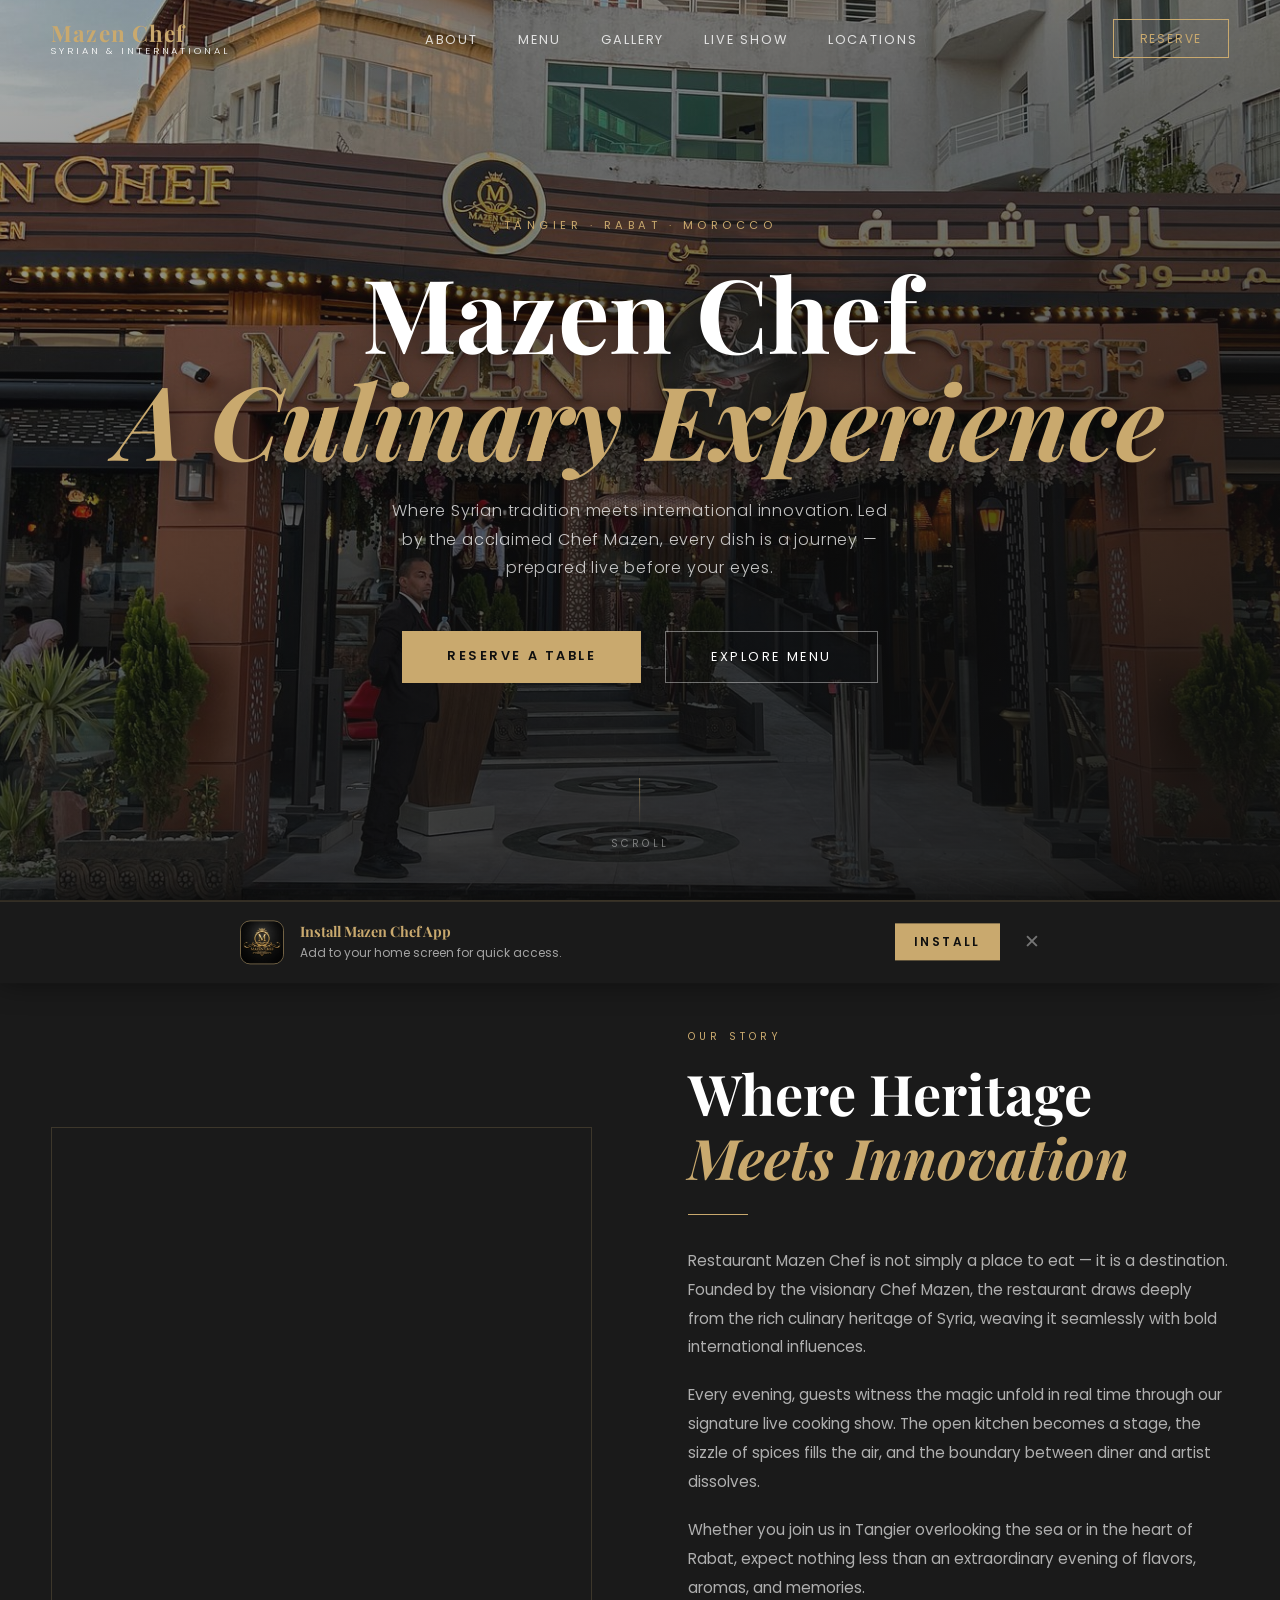
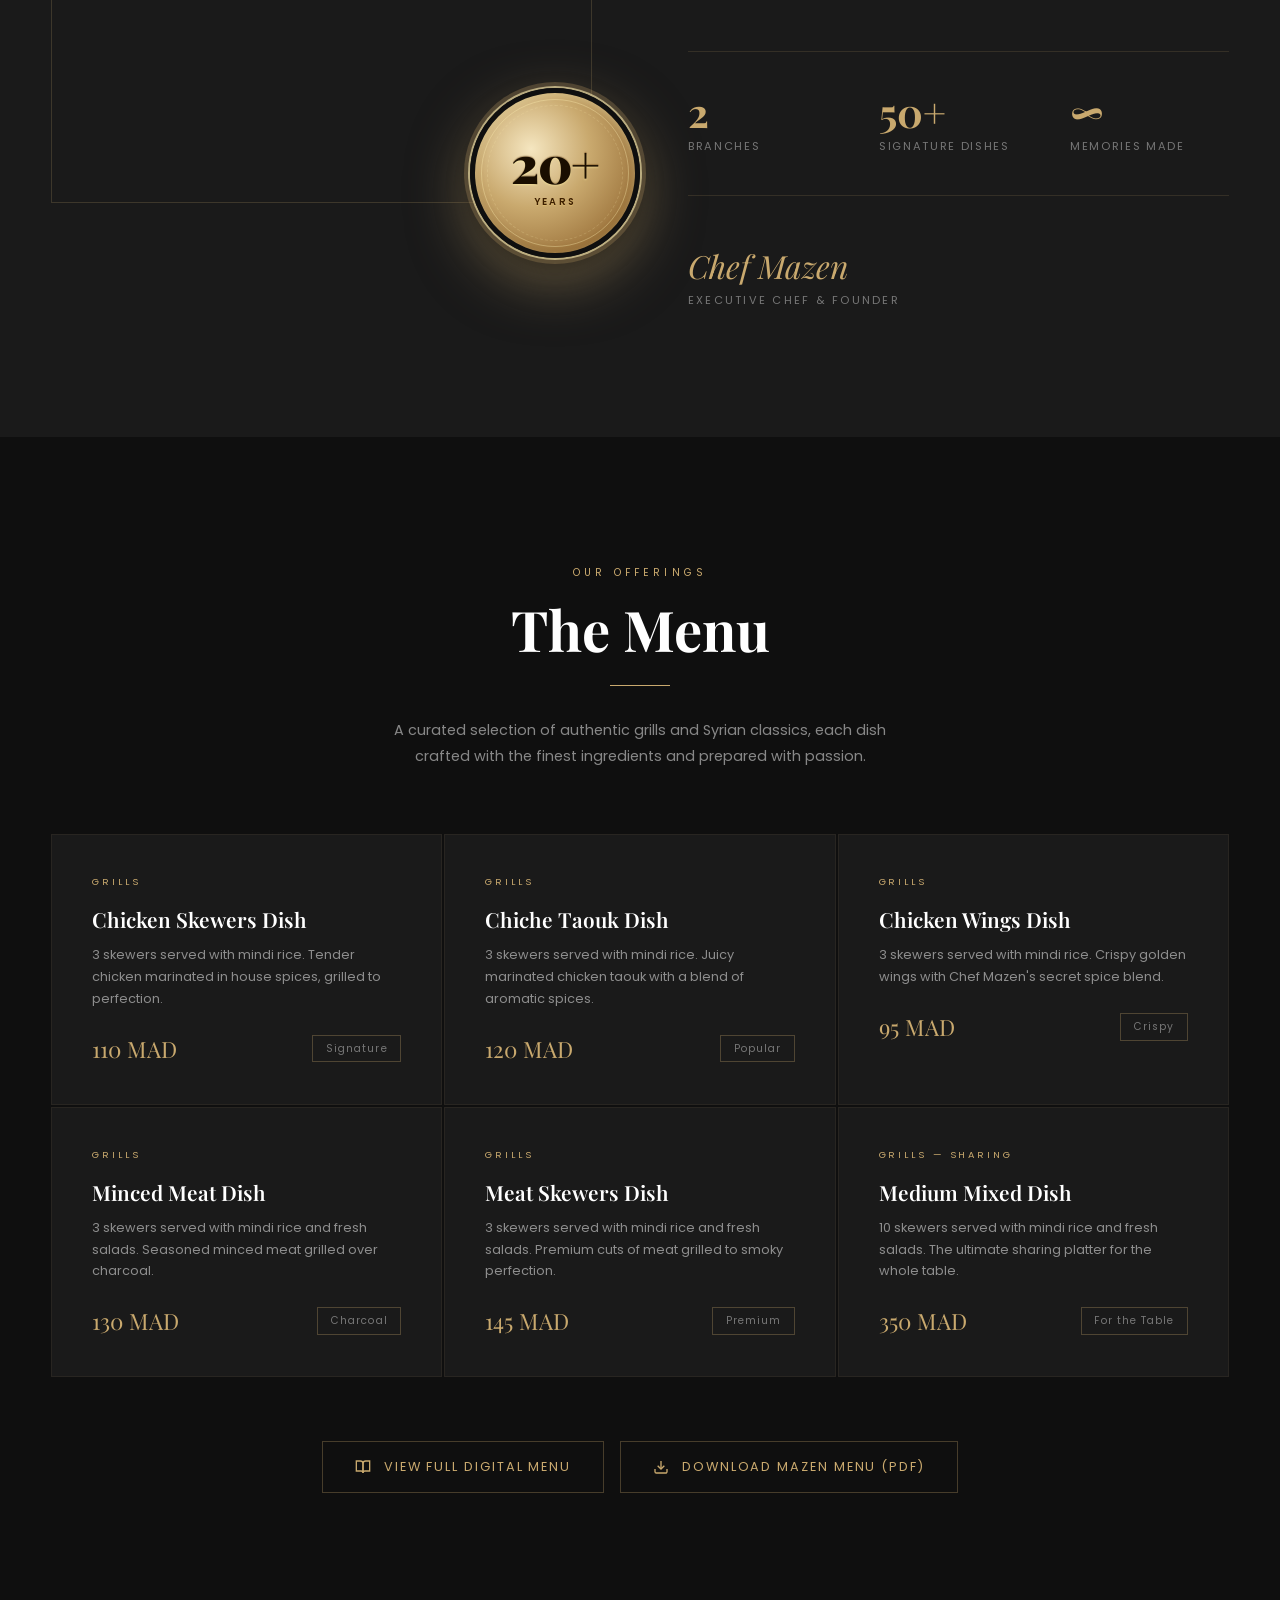
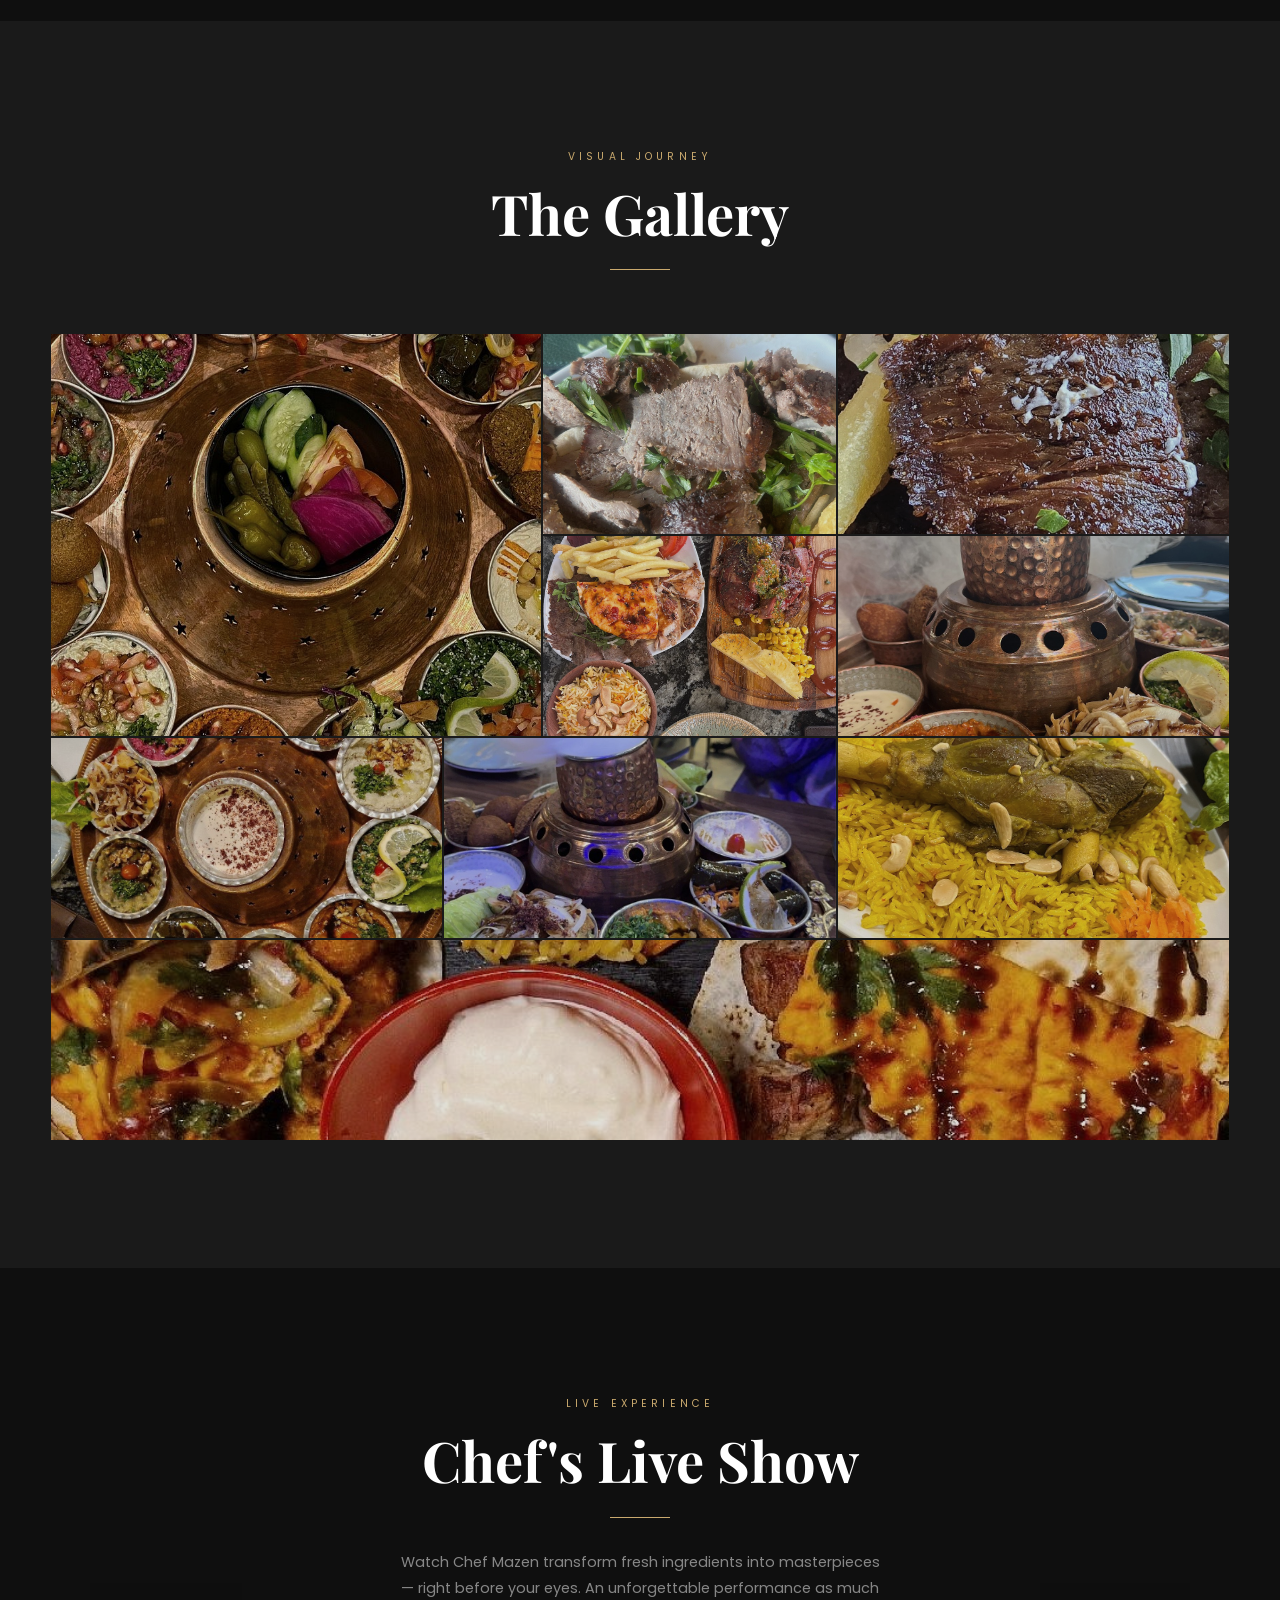
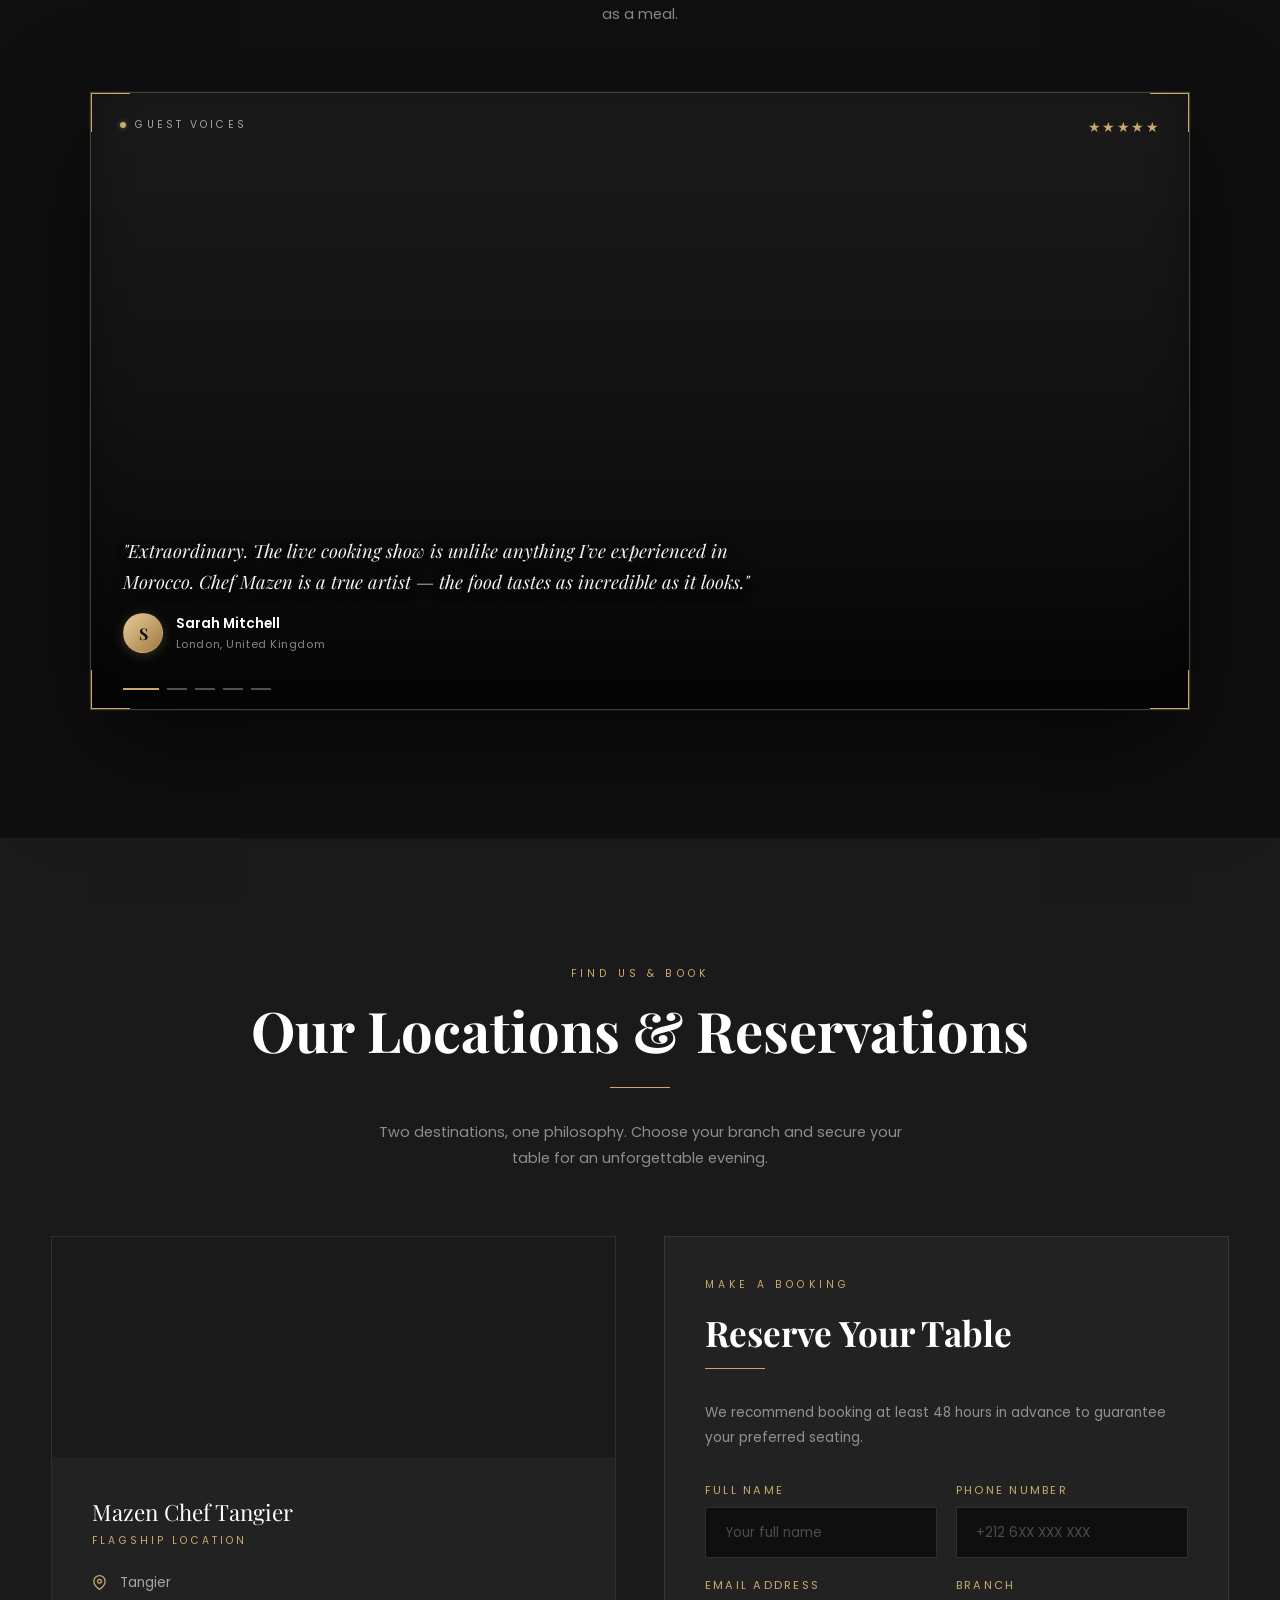
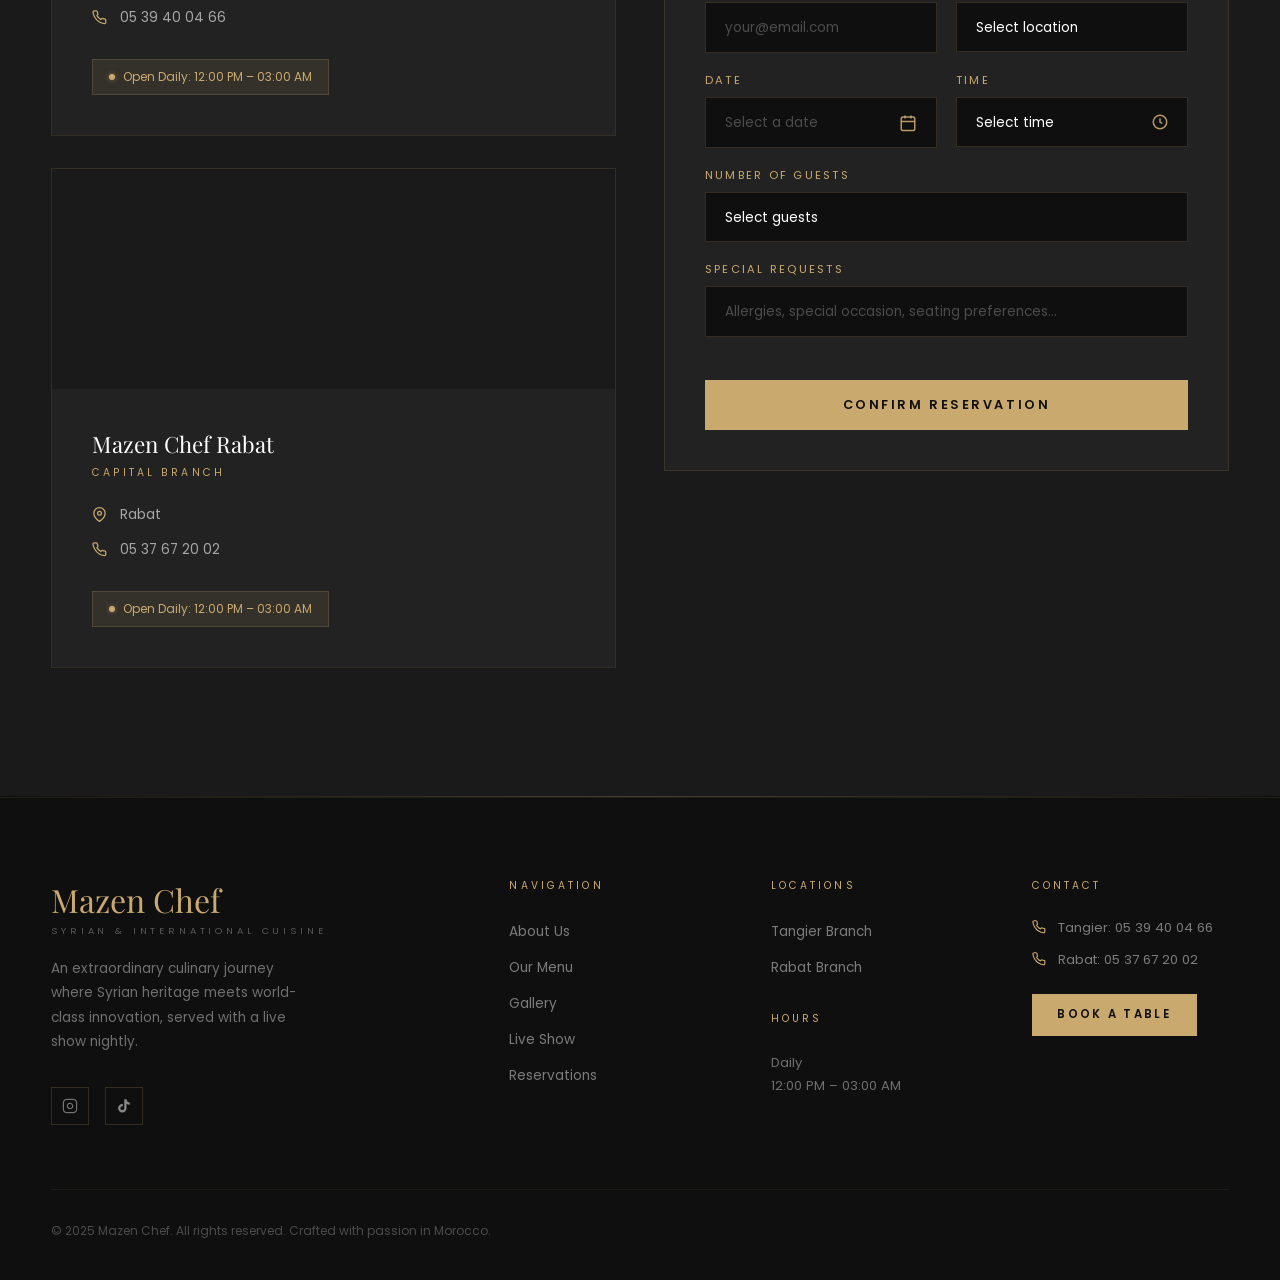
==== commit d3feb5f6: "Add files via upload" ====
--- a/index.html
+++ b/index.html
@@ -24,13 +24,15 @@
     --gray: #888;
     --transition: all 0.4s cubic-bezier(0.25, 0.46, 0.45, 0.94);
   }
-  html { scroll-behavior: smooth; font-size: 16px; }
+  html { scroll-behavior: smooth; font-size: 16px; overflow-y: scroll; }
   body {
     background: var(--black);
     color: var(--white);
     font-family: 'Poppins', sans-serif;
     overflow-x: hidden;
+    overflow-y: auto;
     cursor: default;
+    -webkit-overflow-scrolling: touch;
   }
   img { max-width: 100%; display: block; }
   a { text-decoration: none; color: inherit; }
@@ -651,8 +653,9 @@
     .nav-links { display: none; }
     .nav-cta { display: none; }
     .hamburger { display: flex; }
-    .about-inner { grid-template-columns: 1fr; }
-    .about-visual { max-width: 500px; }
+    .about-inner { grid-template-columns: 1fr; text-align: center; }
+    .about-visual { max-width: 500px; margin: 0 auto; }
+    .section-divider { margin-left: auto; margin-right: auto; }
     .locations-grid { grid-template-columns: 1fr; }
     .gallery-grid {
       grid-template-columns: repeat(2,1fr);
@@ -668,13 +671,42 @@
     .res-row { grid-template-columns: 1fr; }
     .footer-top { grid-template-columns: 1fr; gap: 2.5rem; }
     .footer-bottom { flex-direction: column; gap: 1rem; text-align: center; }
+    .footer-legal { justify-content: center; gap: 1rem; }
     .gallery-grid { grid-template-columns: 1fr; grid-auto-rows: 220px; }
     .gallery-item:nth-child(1) { grid-column: auto !important; }
     .gallery-item:nth-child(9) { grid-column: auto !important; }
-    .about-badge { width: 110px; height: 110px; right: -0.5rem; bottom: -0.5rem; }
-    .about-badge strong { font-size: 2rem; }
+    .about-badge {
+      width: 100px; height: 100px;
+      right: 0.5rem; bottom: -1.5rem;
+      border: 3px solid #0f0f0f;
+    }
+    .about-badge strong { font-size: 1.8rem; }
+    .about-badge span { font-size: 0.5rem; letter-spacing: 0.15em; }
     .menu-tabs { flex-direction: column; width: 100%; }
     .testimonial-card { flex: 0 0 90vw; }
+    /* Portrait Videos for Mobile */
+    .about-img-main { aspect-ratio: 4/5; }
+    .video-wrapper { aspect-ratio: 9/16; }
+    .about-stats { grid-template-columns: repeat(3, 1fr); gap: 1rem; }
+    .stat-val { font-size: 1.8rem; }
+    .stat-lbl { font-size: 0.6rem; }
+    /* Fix floating buttons overlap on mobile */
+    .floating-cta { bottom: 5.5rem; left: 1rem; padding: 0.5rem 0.9rem; font-size: 0.65rem; }
+    #back-top { bottom: 1.5rem; right: 1rem; width: 40px; height: 40px; }
+    /* Hero buttons stacking */
+    .hero-actions { flex-direction: column; align-items: center; gap: 1rem; }
+    .btn-primary, .btn-outline { width: 100%; max-width: 280px; text-align: center; padding: 0.9rem 1.5rem; }
+    /* Nav CTA on mobile menu */
+    .mobile-menu a { font-size: 1.5rem; }
+    /* Section title adjust */
+    .section-title { font-size: clamp(1.6rem, 6vw, 2.5rem); }
+  }
+
+  @media (max-width: 380px) {
+    .about-stats { grid-template-columns: 1fr; gap: 1rem; }
+    .stat-val { font-size: 2rem; }
+    .about-badge { width: 85px; height: 85px; right: 0.2rem; bottom: -1rem; }
+    .about-badge strong { font-size: 1.5rem; }
   }
 
   /* ===== PWA BANNER ===== */
@@ -728,7 +760,7 @@
 <!-- MOBILE MENU -->
 <div class="mobile-menu" id="mobileMenu">
   <a href="#about" onclick="closeMobile()">About</a>
-  <a href="#menu" onclick="closeMobile()">Menu</a>
+  <a href="menu.html" onclick="closeMobile()">Menu</a>
   <a href="#gallery" onclick="closeMobile()">Gallery</a>
   <a href="#video" onclick="closeMobile()">Show</a>
   <a href="#locations" onclick="closeMobile()">Locations</a>
@@ -740,7 +772,7 @@
   <a href="#hero" class="nav-logo">Mazen Chef<span>Syrian &amp; International</span></a>
   <ul class="nav-links">
     <li><a href="#about">About</a></li>
-    <li><a href="#menu">Menu</a></li>
+    <li><a href="menu.html">Menu</a></li>
     <li><a href="#gallery">Gallery</a></li>
     <li><a href="#video">Live Show</a></li>
     <li><a href="#locations">Locations</a></li>
@@ -762,7 +794,7 @@
     <p class="hero-sub">Where Syrian tradition meets international innovation. Led by the acclaimed Chef Mazen, every dish is a journey — prepared live before your eyes.</p>
     <div class="hero-actions">
       <a href="#reservation" class="btn-primary"><span>Reserve a Table</span></a>
-      <a href="#menu" class="btn-outline">Explore Menu</a>
+      <a href="menu.html" class="btn-outline">Explore Menu</a>
     </div>
   </div>
   <div class="hero-scroll">
@@ -778,7 +810,7 @@
   <div class="about-inner">
     <div class="about-visual reveal">
       <video class="about-img-main" autoplay muted loop playsinline preload="metadata" aria-label="Chef Mazen in action">
-        <source src="video/vd.mp4" type="video/mp4">
+        <source src="video/Vd.mp4" type="video/mp4">
       </video>
       <div class="about-badge"><strong>20+</strong><span>Years</span></div>
     </div>
@@ -852,8 +884,12 @@
     </div>
 
     <div class="menu-downloads reveal">
+      <a href="menu.html" class="download-btn">
+        <svg width="16" height="16" viewBox="0 0 24 24" fill="none" stroke="currentColor" stroke-width="2"><path d="M2 3h6a4 4 0 0 1 4 4v14a3 3 0 0 0-3-3H2z"/><path d="M22 3h-6a4 4 0 0 0-4 4v14a3 3 0 0 1 3-3h7z"/></svg>
+        View Full Digital Menu
+      </a>
       <a href="#" class="download-btn" onclick="event.preventDefault(); alert('Mazen menu PDF will be available soon!')">
-        <svg width="16" height="16" viewBox="0 0 24 24" fill="none" stroke="currentColor" stroke-width="2"><path d="M21 15v4a2 2 0 0 1-2 2H5a2 2 0 0 1-2-2v-4"/><polyline points="7 10 12 15 17 10"/><line x1="12" y1="15" x2="12" y2="3"/></svg>
+        <svg width="16" height="16" viewBox="0 0 24 24" fill="none" stroke="currentColor" stroke-width="2"><path d="M21 15v4a2 2 0 0 1-2.18 2H5a2 2 0 0 1-2-2v-4"/><polyline points="7 10 12 15 17 10"/><line x1="12" y1="15" x2="12" y2="3"/></svg>
         Download Mazen Menu (PDF)
       </a>
     </div>
@@ -1026,16 +1062,13 @@
             <span class="location-city">Flagship Location</span>
             <div class="location-detail">
               <svg width="15" height="15" viewBox="0 0 24 24" fill="none" stroke="currentColor" stroke-width="2"><path d="M21 10c0 7-9 13-9 13s-9-6-9-13a9 9 0 0 1 18 0z"/><circle cx="12" cy="10" r="3"/></svg>
-              Q6F8+XQ Tanger
+              Tangier
             </div>
             <div class="location-detail">
               <svg width="15" height="15" viewBox="0 0 24 24" fill="none" stroke="currentColor" stroke-width="2"><path d="M22 16.92v3a2 2 0 0 1-2.18 2 19.79 19.79 0 0 1-8.63-3.07A19.5 19.5 0 0 1 4.69 12a19.79 19.79 0 0 1-3.07-8.67A2 2 0 0 1 3.6 1.27h3a2 2 0 0 1 2 1.72c.127.96.361 1.903.7 2.81a2 2 0 0 1-.45 2.11L7.91 8.96a16 16 0 0 0 6.13 6.13l1.27-.96a2 2 0 0 1 2.11-.45c.907.339 1.85.573 2.81.7A2 2 0 0 1 22 16.92z"/></svg>
               05 39 40 04 66
             </div>
-            <div class="location-detail">
-              <svg width="15" height="15" viewBox="0 0 24 24" fill="none" stroke="currentColor" stroke-width="2"><path d="M4 4h16c1.1 0 2 .9 2 2v12c0 1.1-.9 2-2 2H4c-1.1 0-2-.9-2-2V6c0-1.1.9-2 2-2z"/><polyline points="22,6 12,13 2,6"/></svg>
-              tangier@mazenchef.ma
-            </div>
+
             <div class="location-hours-badge"><div class="hours-dot"></div>Open Daily: 12:00 PM – 03:00 AM</div>
           </div>
         </div>
@@ -1054,16 +1087,13 @@
             <span class="location-city">Capital Branch</span>
             <div class="location-detail">
               <svg width="15" height="15" viewBox="0 0 24 24" fill="none" stroke="currentColor" stroke-width="2"><path d="M21 10c0 7-9 13-9 13s-9-6-9-13a9 9 0 0 1 18 0z"/><circle cx="12" cy="10" r="3"/></svg>
-              2523+H6 Rabat
+              Rabat
             </div>
             <div class="location-detail">
               <svg width="15" height="15" viewBox="0 0 24 24" fill="none" stroke="currentColor" stroke-width="2"><path d="M22 16.92v3a2 2 0 0 1-2.18 2 19.79 19.79 0 0 1-8.63-3.07A19.5 19.5 0 0 1 4.69 12a19.79 19.79 0 0 1-3.07-8.67A2 2 0 0 1 3.6 1.27h3a2 2 0 0 1 2 1.72c.127.96.361 1.903.7 2.81a2 2 0 0 1-.45 2.11L7.91 8.96a16 16 0 0 0 6.13 6.13l1.27-.96a2 2 0 0 1 2.11-.45c.907.339 1.85.573 2.81.7A2 2 0 0 1 22 16.92z"/></svg>
               05 37 67 20 02
             </div>
-            <div class="location-detail">
-              <svg width="15" height="15" viewBox="0 0 24 24" fill="none" stroke="currentColor" stroke-width="2"><path d="M4 4h16c1.1 0 2 .9 2 2v12c0 1.1-.9 2-2 2H4c-1.1 0-2-.9-2-2V6c0-1.1.9-2 2-2z"/><polyline points="22,6 12,13 2,6"/></svg>
-              rabat@mazenchef.ma
-            </div>
+
             <div class="location-hours-badge"><div class="hours-dot"></div>Open Daily: 12:00 PM – 03:00 AM</div>
           </div>
         </div>
@@ -1175,15 +1205,11 @@
           <a href="#" class="social-link" aria-label="Instagram">
             <svg width="16" height="16" viewBox="0 0 24 24" fill="none" stroke="currentColor" stroke-width="1.5"><rect x="2" y="2" width="20" height="20" rx="5" ry="5"/><path d="M16 11.37A4 4 0 1 1 12.63 8 4 4 0 0 1 16 11.37z"/><line x1="17.5" y1="6.5" x2="17.51" y2="6.5"/></svg>
           </a>
-          <a href="#" class="social-link" aria-label="Facebook">
-            <svg width="16" height="16" viewBox="0 0 24 24" fill="none" stroke="currentColor" stroke-width="1.5"><path d="M18 2h-3a5 5 0 0 0-5 5v3H7v4h3v8h4v-8h3l1-4h-4V7a1 1 0 0 1 1-1h3z"/></svg>
-          </a>
+
           <a href="#" class="social-link" aria-label="TikTok">
             <svg width="16" height="16" viewBox="0 0 24 24" fill="currentColor"><path d="M19.59 6.69a4.83 4.83 0 01-3.77-4.25V2h-3.45v13.67a2.89 2.89 0 01-2.88 2.5 2.89 2.89 0 01-2.89-2.89 2.89 2.89 0 012.89-2.89c.28 0 .54.04.79.1V9.01a6.33 6.33 0 00-.79-.05 6.34 6.34 0 00-6.34 6.34 6.34 6.34 0 006.34 6.34 6.34 6.34 0 006.33-6.34V8.69a8.27 8.27 0 004.84 1.55V6.79a4.85 4.85 0 01-1.07-.1z"/></svg>
           </a>
-          <a href="#" class="social-link" aria-label="WhatsApp">
-            <svg width="16" height="16" viewBox="0 0 24 24" fill="none" stroke="currentColor" stroke-width="1.5"><path d="M21 11.5a8.38 8.38 0 0 1-.9 3.8 8.5 8.5 0 0 1-7.6 4.7 8.38 8.38 0 0 1-3.8-.9L3 21l1.9-5.7a8.38 8.38 0 0 1-.9-3.8 8.5 8.5 0 0 1 4.7-7.6 8.38 8.38 0 0 1 3.8-.9h.5a8.48 8.48 0 0 1 8 8v.5z"/></svg>
-          </a>
+
         </div>
       </div>
       <div>
@@ -1213,12 +1239,13 @@
         <div class="footer-col-title">Contact</div>
         <div class="footer-contact-item">
           <svg width="14" height="14" viewBox="0 0 24 24" fill="none" stroke="currentColor" stroke-width="2"><path d="M22 16.92v3a2 2 0 0 1-2.18 2 19.79 19.79 0 0 1-8.63-3.07A19.5 19.5 0 0 1 4.69 12a19.79 19.79 0 0 1-3.07-8.67A2 2 0 0 1 3.6 1.27h3a2 2 0 0 1 2 1.72c.127.96.361 1.903.7 2.81a2 2 0 0 1-.45 2.11L7.91 8.96a16 16 0 0 0 6.13 6.13l1.27-.96a2 2 0 0 1 2.11-.45c.907.339 1.85.573 2.81.7A2 2 0 0 1 22 16.92z"/></svg>
-          +212 5 39 XX XX XX
+          Tangier: 05 39 40 04 66
         </div>
         <div class="footer-contact-item">
-          <svg width="14" height="14" viewBox="0 0 24 24" fill="none" stroke="currentColor" stroke-width="2"><path d="M4 4h16c1.1 0 2 .9 2 2v12c0 1.1-.9 2-2 2H4c-1.1 0-2-.9-2-2V6c0-1.1.9-2 2-2z"/><polyline points="22,6 12,13 2,6"/></svg>
-          info@mazenchef.ma
-        </div>
+          <svg width="14" height="14" viewBox="0 0 24 24" fill="none" stroke="currentColor" stroke-width="2"><path d="M22 16.92v3a2 2 0 0 1-2.18 2 19.79 19.79 0 0 1-8.63-3.07A19.5 19.5 0 0 1 4.69 12a19.79 19.79 0 0 1-3.07-8.67A2 2 0 0 1 3.6 1.27h3a2 2 0 0 1 2 1.72c.127.96.361 1.903.7 2.81a2 2 0 0 1-.45 2.11L7.91 8.96a16 16 0 0 0 6.13 6.13l1.27-.96a2 2 0 0 1 2.11-.45c.907.339 1.85.573 2.81.7A2 2 0 0 1 22 16.92z"/></svg>
+          Rabat: 05 37 67 20 02
+        </div>
+
         <div style="margin-top:1.5rem">
           <a href="#reservation" class="btn-primary" style="font-size:0.72rem;padding:0.8rem 1.6rem;display:inline-block"><span>Book a Table</span></a>
         </div>
@@ -1226,58 +1253,8 @@
     </div>
     <div class="footer-bottom">
       <div class="footer-copy">© 2025 Mazen Chef. All rights reserved. Crafted with passion in Morocco.</div>
-      <div class="footer-payment">
-        <!-- Visa -->
-        <svg class="pay-logo" viewBox="0 0 780 500" xmlns="http://www.w3.org/2000/svg" aria-label="Visa">
-          <rect width="780" height="500" rx="40" fill="#1a1f71"/>
-          <path d="M290 350L330 150h60L350 350z" fill="#fff"/>
-          <path d="M530 155c-12-4-30-9-53-9-58 0-99 29-99 71 0 31 29 48 51 58s30 17 30 26c0 14-18 20-35 20-23 0-36-3-55-11l-8-4-8 49c14 6 39 11 65 11 61 0 101-29 101-73 0-24-16-43-51-58-21-10-34-16-34-26 0-9 11-18 35-18 20 0 34 4 45 8l5 3 8-47z" fill="#fff"/>
-          <path d="M610 150h-45c-14 0-24 4-30 18l-85 182h60s10-26 12-32h74c2 7 7 32 7 32h53L610 150zm-71 124c5-12 23-59 23-59s5-12 8-20l4 18s10 49 12 61h-47z" fill="#fff"/>
-          <path d="M235 150l-57 136-6-30c-11-35-44-72-81-91l53 185h61l91-200h-61z" fill="#fff"/>
-          <path d="M125 150H30l-1 5c74 18 123 61 143 113l-21-101c-3-13-13-17-26-17z" fill="#f9a533"/>
-        </svg>
-        <!-- Mastercard -->
-        <svg class="pay-logo" viewBox="0 0 780 500" xmlns="http://www.w3.org/2000/svg" aria-label="Mastercard">
-          <rect width="780" height="500" rx="40" fill="#252525"/>
-          <circle cx="300" cy="250" r="150" fill="#eb001b"/>
-          <circle cx="480" cy="250" r="150" fill="#f79e1b"/>
-          <path d="M390 150a150 150 0 0 1 0 200 150 150 0 0 1 0-200z" fill="#ff5f00"/>
-        </svg>
-        <!-- Amex -->
-        <svg class="pay-logo" viewBox="0 0 780 500" xmlns="http://www.w3.org/2000/svg" aria-label="American Express">
-          <rect width="780" height="500" rx="40" fill="#2557d6"/>
-          <path d="M155 195h50l12 28 12-28h220v21l9-21h54l9 21v-21h240v110h-243l-12-28-12 28H344v-25h-28v25H155V195z" fill="#fff"/>
-          <path d="M175 215l-30 70h20l5-13h33l5 13h21l-30-70h-24zm12 18l10 24h-20l10-24z" fill="#2557d6"/>
-          <path d="M260 215v70h19v-44l18 44h16l18-44v44h19v-70h-27l-18 43-17-43h-28z" fill="#2557d6"/>
-          <path d="M700 285v-70h-19v70h19z" fill="#fff"/>
-          <path d="M620 215v70h75v-16h-56v-13h55v-15h-55v-11h56v-15h-75z" fill="#2557d6"/>
-          <path d="M455 215l-30 70h20l6-13h32l5 13h21l-30-70h-24zm12 18l10 24h-20l10-24z" fill="#2557d6"/>
-          <path d="M540 215v70h19v-26h8l22 26h24l-24-27c12-2 20-10 20-22 0-14-10-21-27-21h-42zm19 15h20c6 0 10 3 10 8s-4 8-10 8h-20v-16z" fill="#2557d6"/>
-        </svg>
-        <!-- Cash -->
-        <svg class="pay-logo" viewBox="0 0 780 500" xmlns="http://www.w3.org/2000/svg" aria-label="Cash">
-          <rect width="780" height="500" rx="40" fill="#1a2e1a"/>
-          <rect x="60" y="160" width="660" height="180" rx="12" fill="none" stroke="#4ade80" stroke-width="12"/>
-          <circle cx="390" cy="250" r="65" fill="none" stroke="#4ade80" stroke-width="12"/>
-          <circle cx="390" cy="250" r="35" fill="none" stroke="#4ade80" stroke-width="8"/>
-          <circle cx="145" cy="250" r="28" fill="none" stroke="#4ade80" stroke-width="8"/>
-          <circle cx="635" cy="250" r="28" fill="none" stroke="#4ade80" stroke-width="8"/>
-          <text x="390" y="340" text-anchor="middle" font-family="Arial" font-size="48" font-weight="bold" fill="#4ade80">CASH</text>
-        </svg>
-        <!-- CMI / Carte bancaire Maroc -->
-        <svg class="pay-logo" viewBox="0 0 780 500" xmlns="http://www.w3.org/2000/svg" aria-label="CMI">
-          <rect width="780" height="500" rx="40" fill="#fff"/>
-          <rect x="60" y="120" width="660" height="260" rx="20" fill="#e8f0fe"/>
-          <rect x="60" y="200" width="660" height="60" fill="#c9a96e" opacity=".7"/>
-          <rect x="80" y="290" width="120" height="70" rx="8" fill="#c9a96e"/>
-          <text x="390" y="175" text-anchor="middle" font-family="Arial" font-size="52" font-weight="bold" fill="#1a1f71">CMI</text>
-          <text x="390" y="400" text-anchor="middle" font-family="Arial" font-size="32" fill="#555">Carte bancaire</text>
-        </svg>
-      </div>
-      <div class="footer-legal">
-        <a href="#">Privacy Policy</a>
-        <a href="#">Terms of Service</a>
-      </div>
+
+
     </div>
   </div>
 </footer>
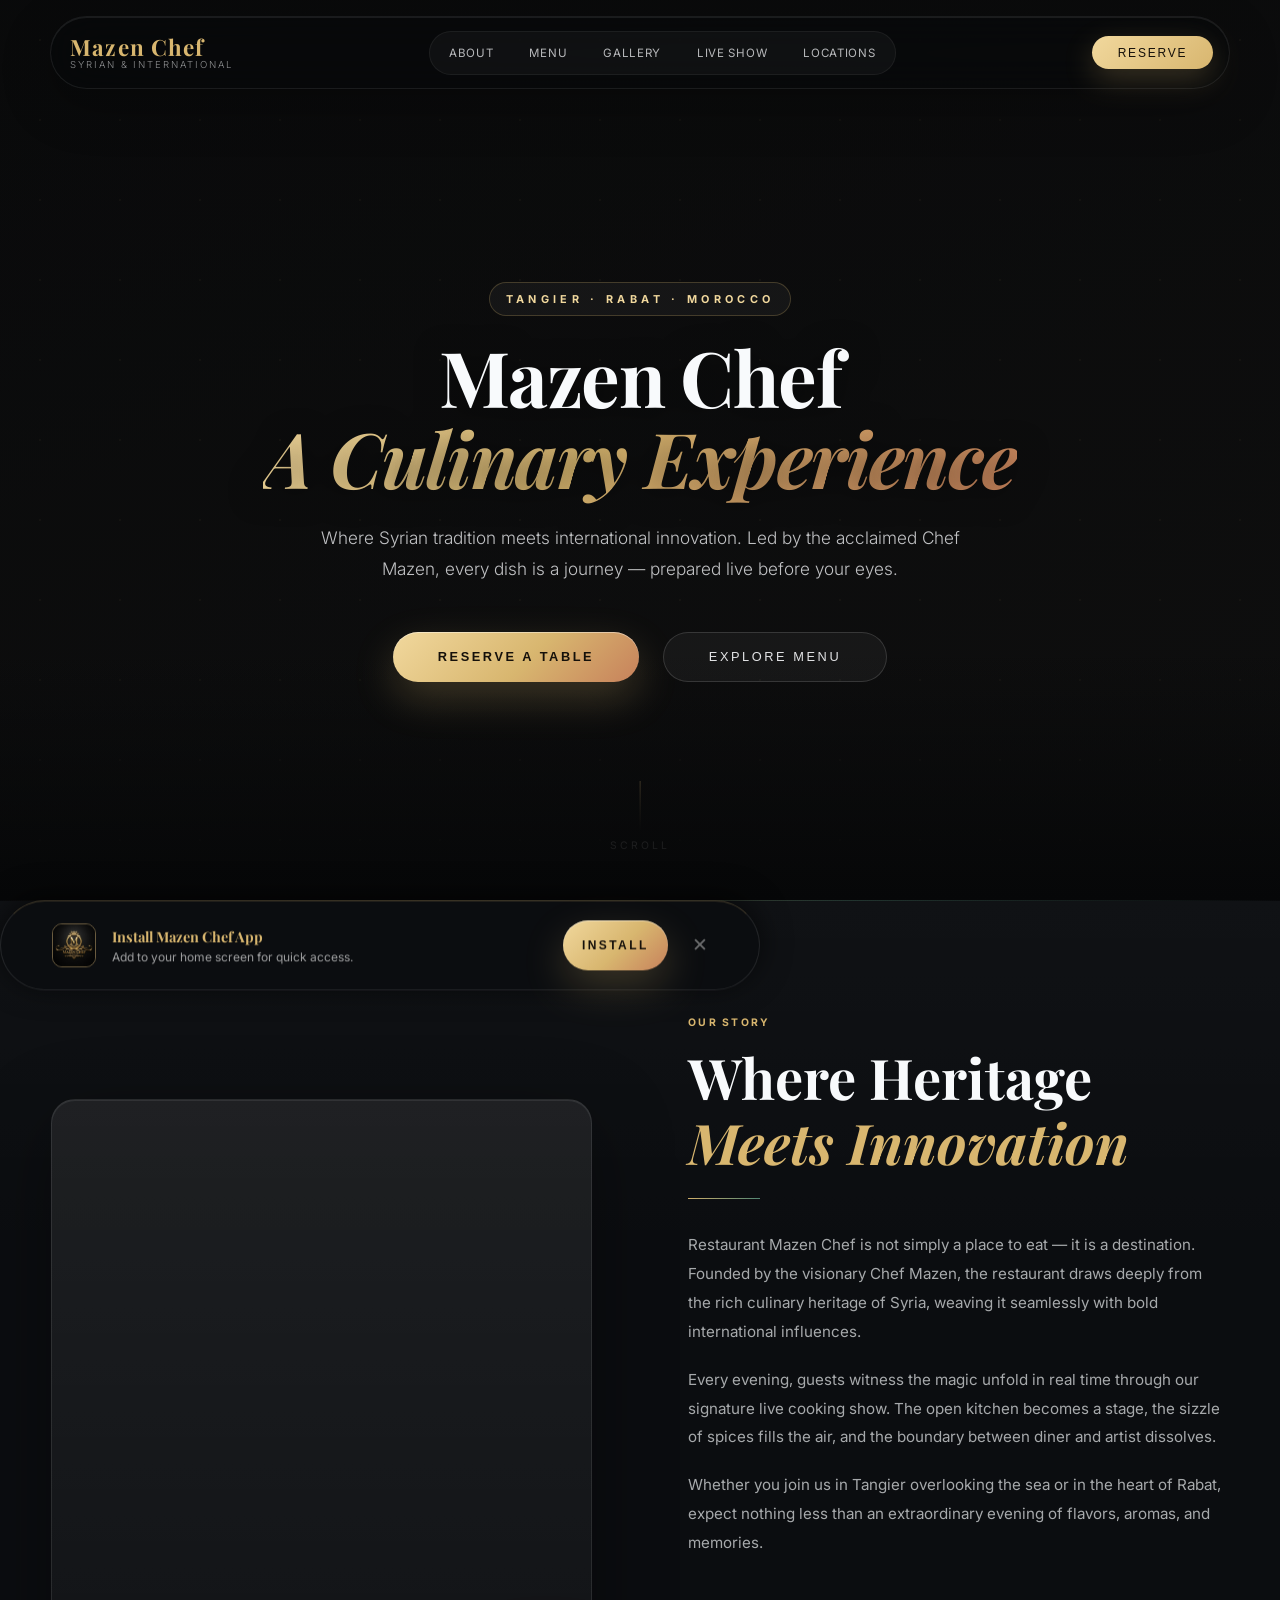
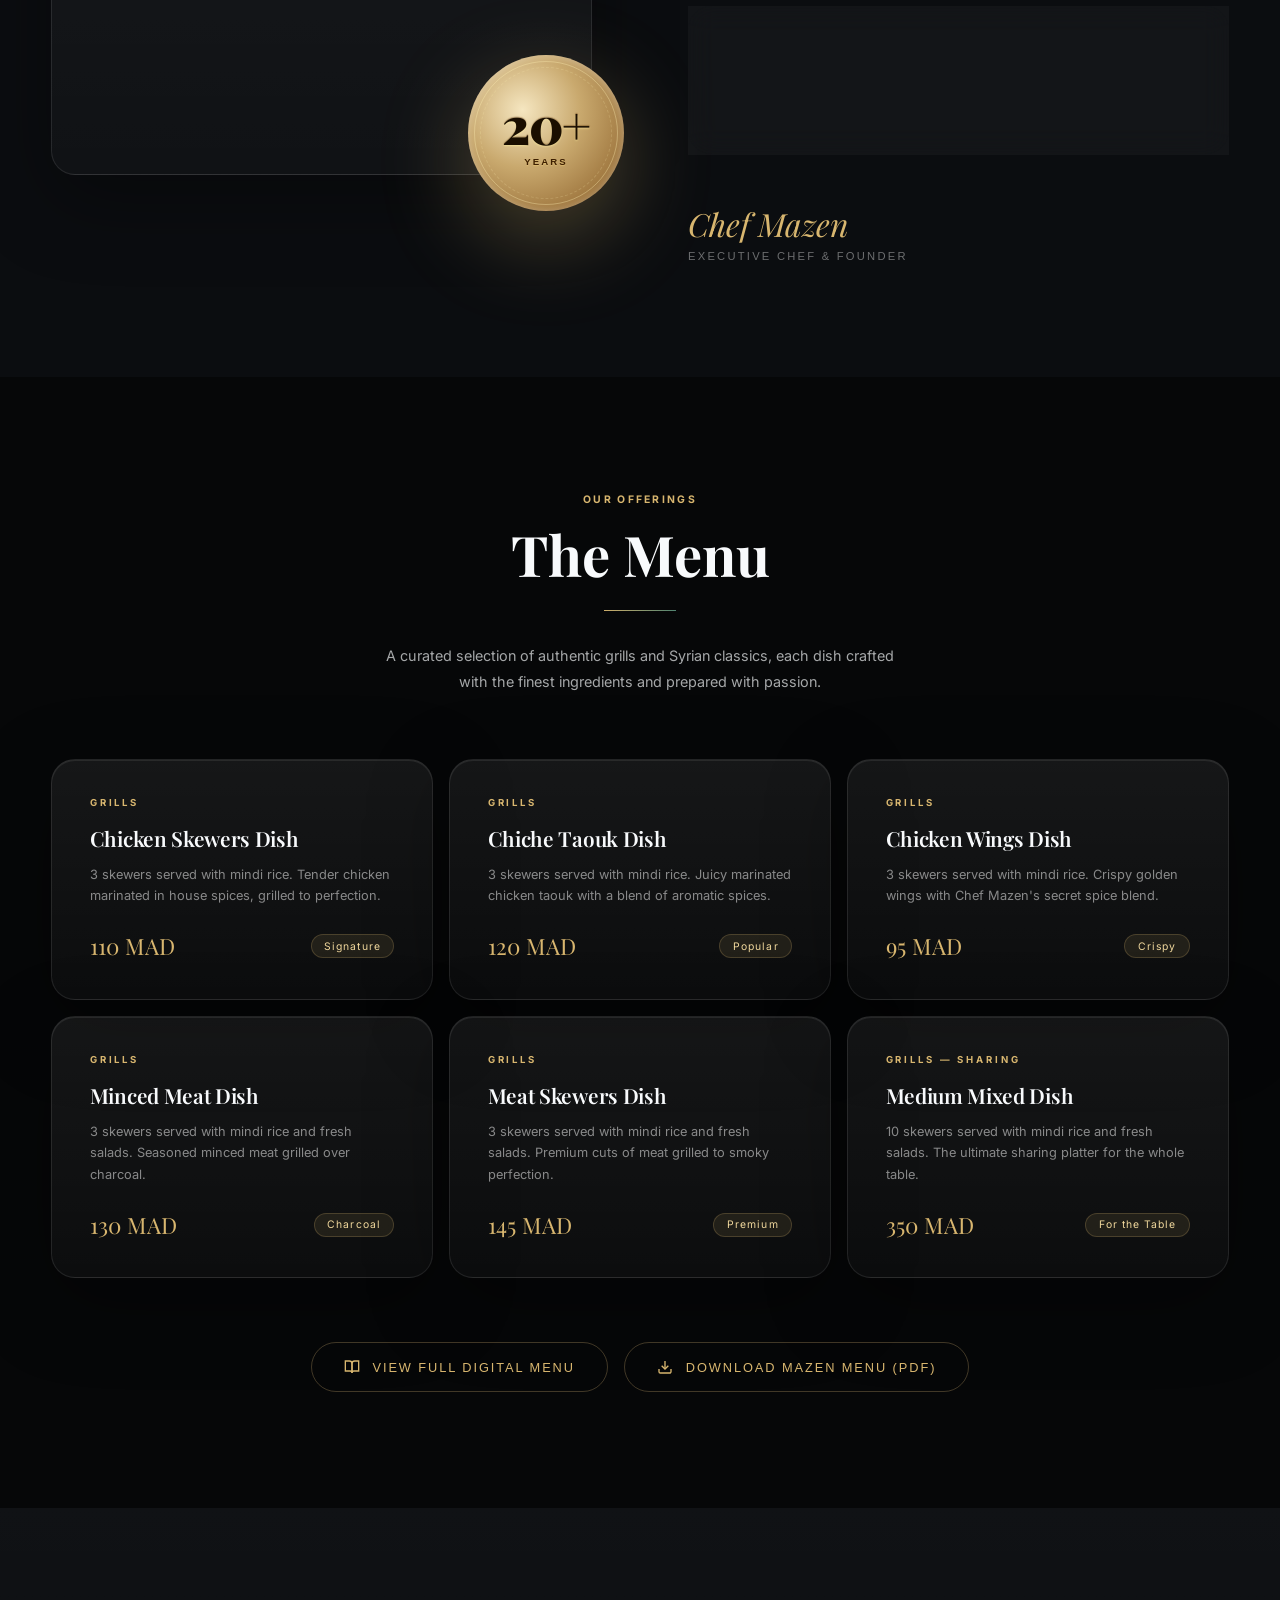
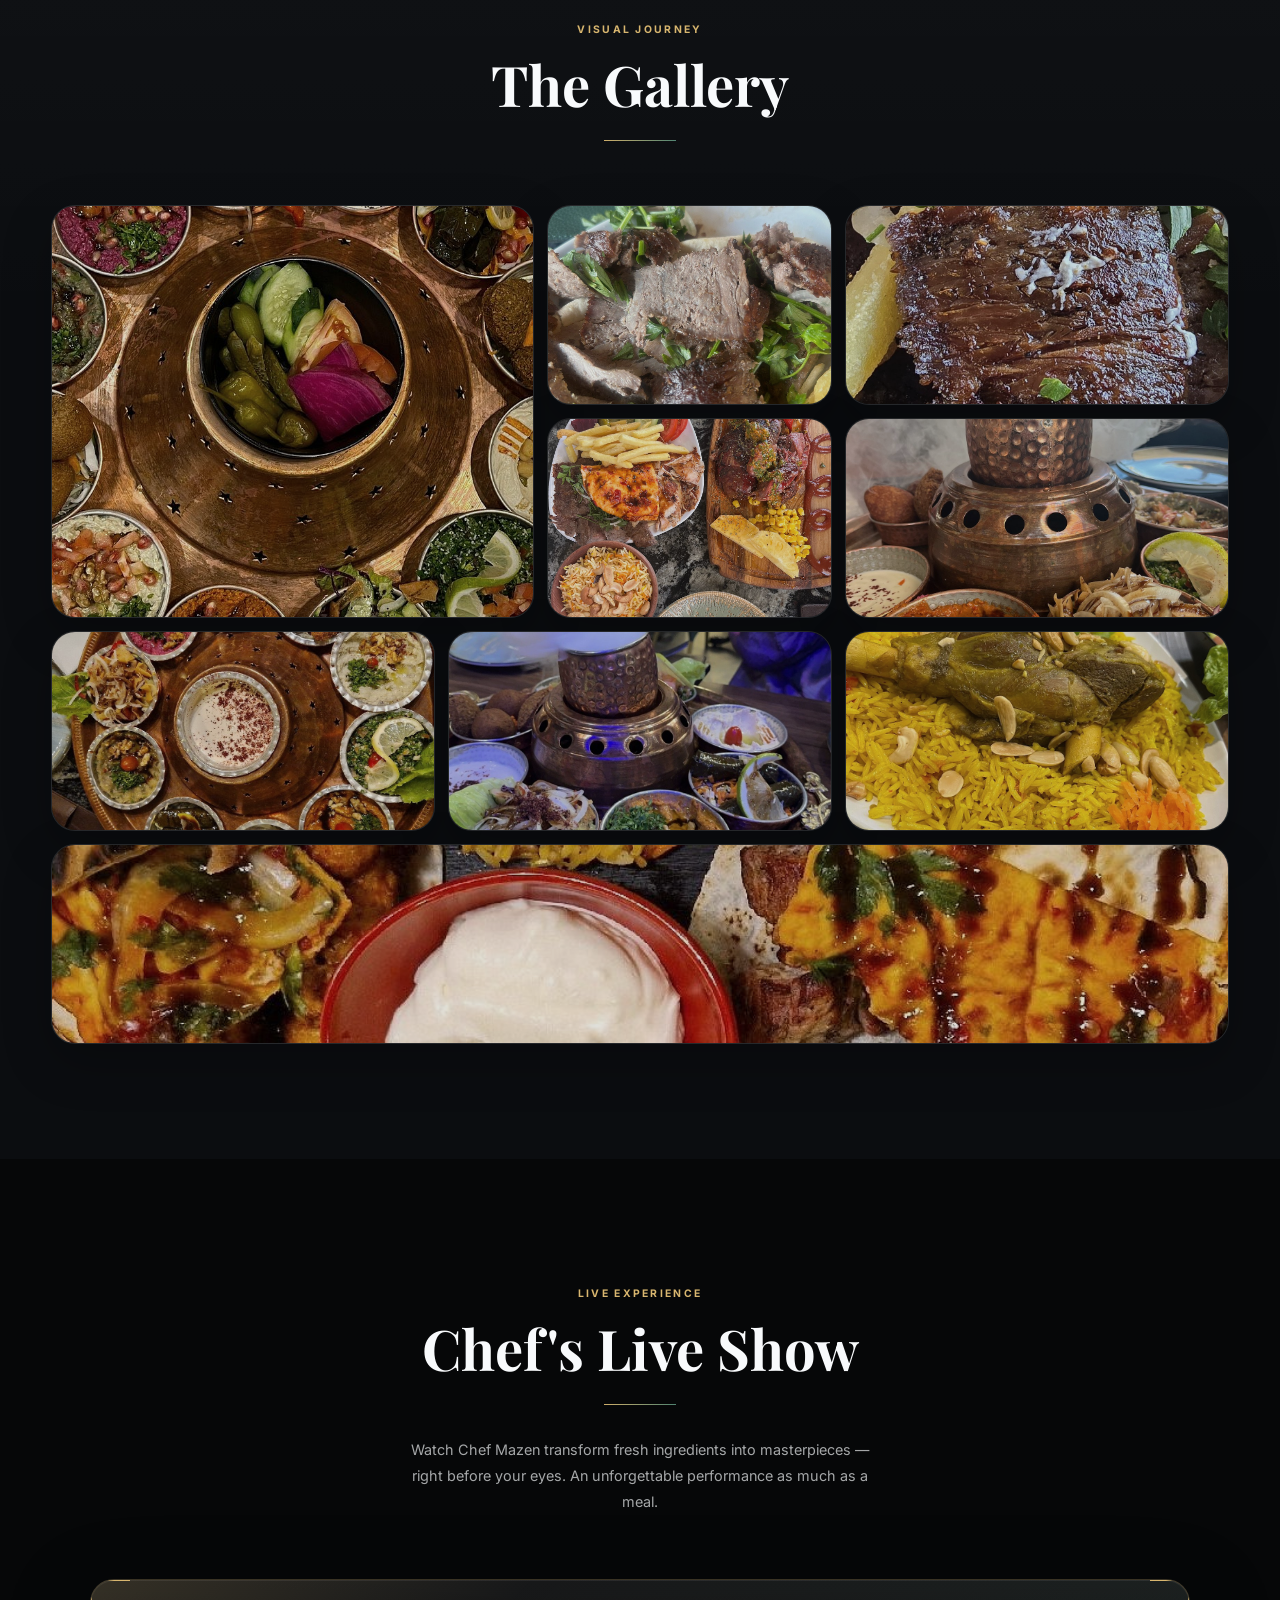
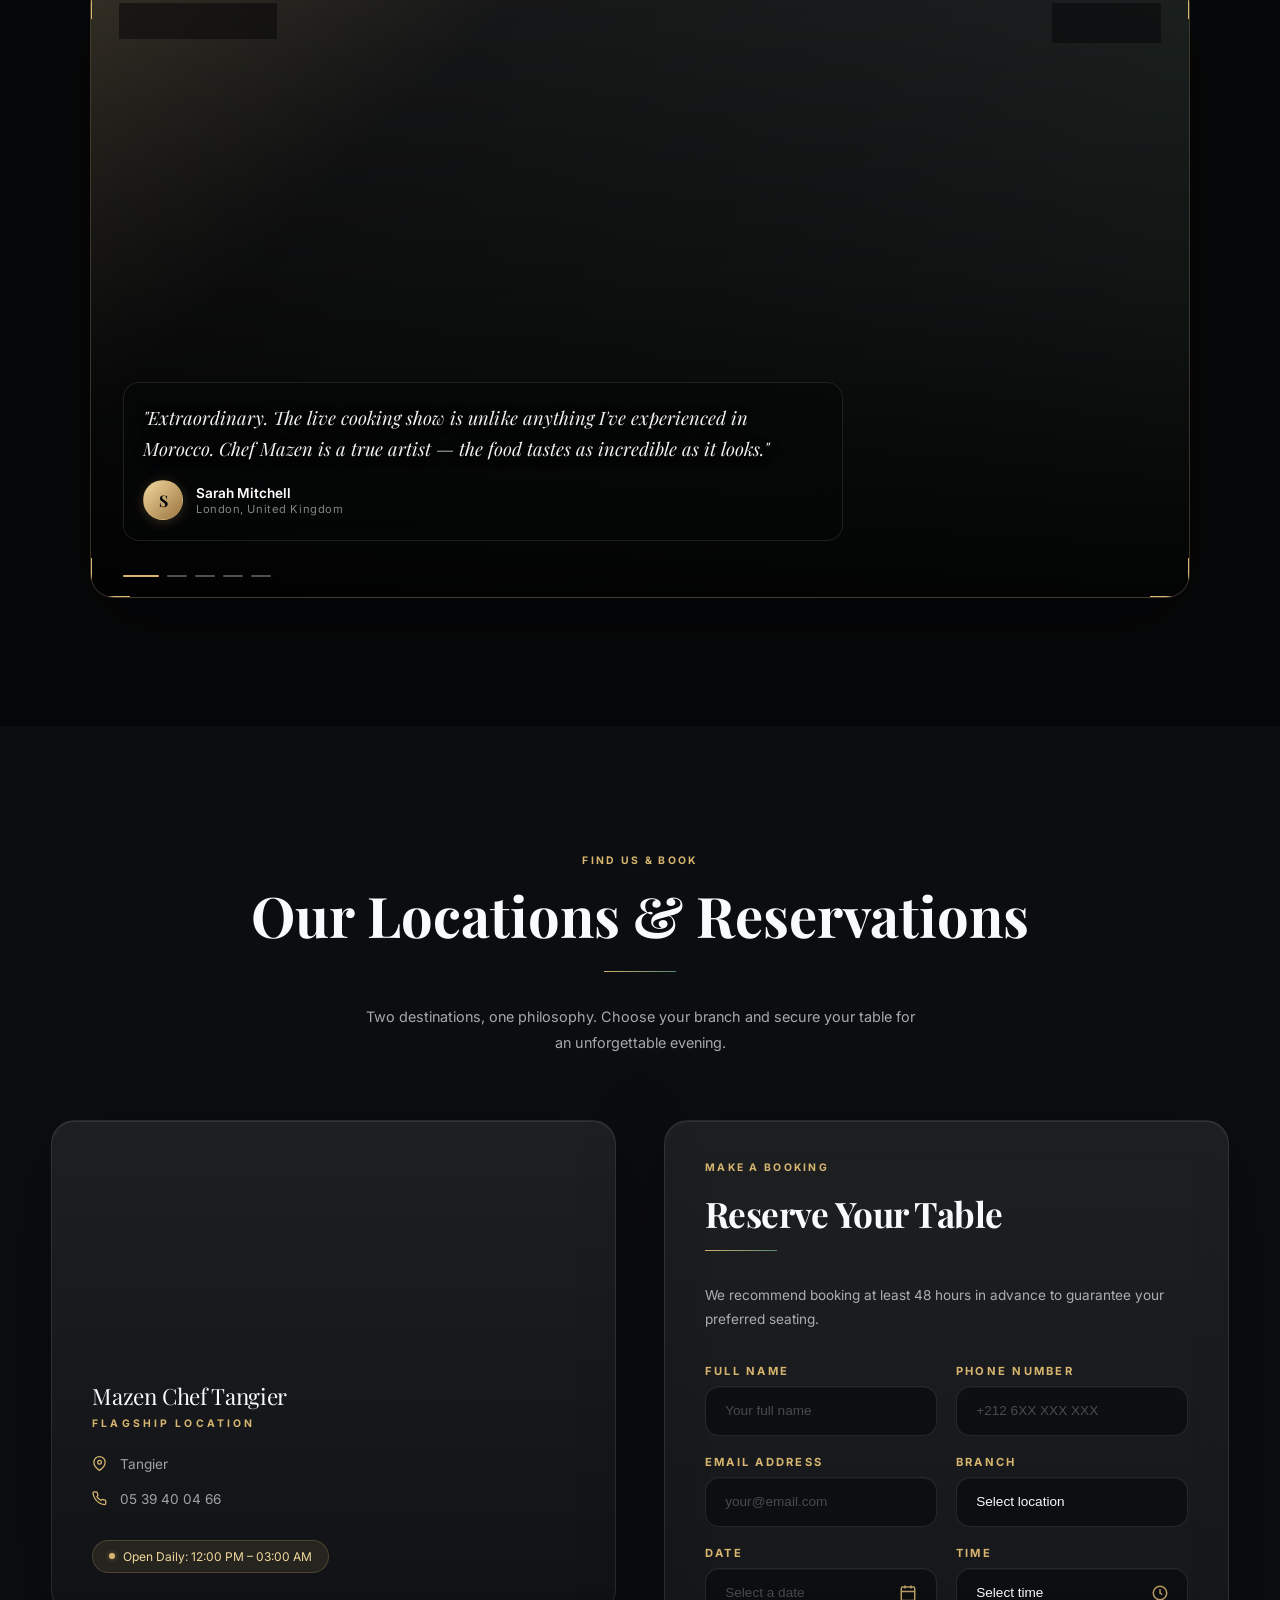
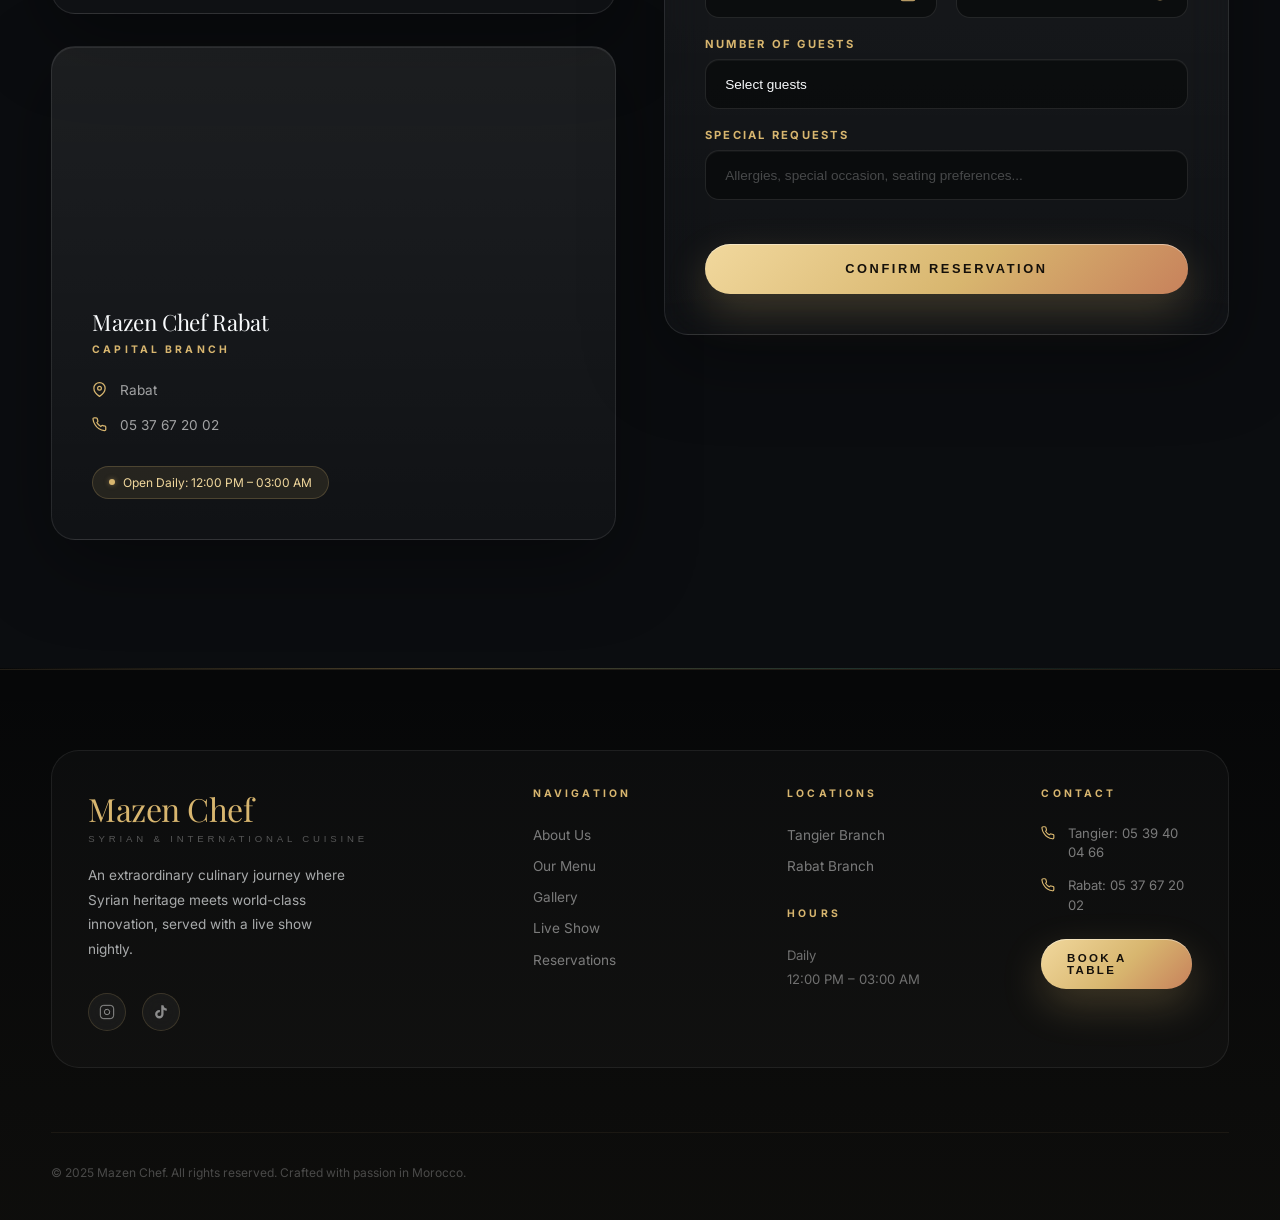
==== commit f6bfadae: "Update Mazen site assets and hero" ====
--- a/index.html
+++ b/index.html
@@ -6,765 +6,42 @@
 <title>Mazen Chef – A Culinary Experience</title>
 <meta name="theme-color" content="#0f0f0f">
 <link rel="manifest" href="manifest.json">
-<link rel="apple-touch-icon" href="pwa.jpeg">
+<link rel="apple-touch-icon" href="assets/images/pwa.jpeg">
 <link rel="preconnect" href="https://fonts.googleapis.com">
-<link href="https://fonts.googleapis.com/css2?family=Playfair+Display:ital,wght@0,400;0,600;0,700;0,900;1,400;1,700&family=Poppins:wght@300;400;500;600&display=swap" rel="stylesheet">
-<style>
-  /* ===== RESET & BASE ===== */
-  *, *::before, *::after { margin: 0; padding: 0; box-sizing: border-box; }
-  :root {
-    --black: #0f0f0f;
-    --black2: #1a1a1a;
-    --black3: #222222;
-    --gold: #c9a96e;
-    --gold-light: #e8cc9a;
-    --gold-dark: #a07840;
-    --white: #ffffff;
-    --off-white: #f5f0e8;
-    --gray: #888;
-    --transition: all 0.4s cubic-bezier(0.25, 0.46, 0.45, 0.94);
-  }
-  html { scroll-behavior: smooth; font-size: 16px; overflow-y: scroll; }
-  body {
-    background: var(--black);
-    color: var(--white);
-    font-family: 'Poppins', sans-serif;
-    overflow-x: hidden;
-    overflow-y: auto;
-    cursor: default;
-    -webkit-overflow-scrolling: touch;
-  }
-  img { max-width: 100%; display: block; }
-  a { text-decoration: none; color: inherit; }
-
-  /* ===== SCROLLBAR ===== */
-  ::-webkit-scrollbar { width: 6px; }
-  ::-webkit-scrollbar-track { background: var(--black); }
-  ::-webkit-scrollbar-thumb { background: var(--gold); border-radius: 3px; }
-
-  /* ===== LOADING SCREEN ===== */
-  #loader {
-    position: fixed; inset: 0; background: var(--black); z-index: 9999;
-    display: flex; flex-direction: column; align-items: center; justify-content: center;
-    transition: opacity 0.8s ease, visibility 0.8s ease;
-  }
-  #loader.hidden { opacity: 0; visibility: hidden; }
-  .loader-img {
-    width: 200px;
-    max-width: 70vw;
-    animation: pulse 1.8s ease infinite;
-    margin-bottom: 1rem;
-    object-fit: contain;
-  }
-  .loader-sub {
-    font-size: 0.6rem; letter-spacing: 0.5em; text-transform: uppercase;
-    color: rgba(255,255,255,0.3); margin-top: 0.6rem; font-family: 'Poppins', sans-serif;
-  }
-  .loader-line {
-    width: 0; height: 1px;
-    background: linear-gradient(90deg, transparent, var(--gold), transparent);
-    margin-top: 2rem; opacity: 0;
-    animation: expand 2s ease forwards 0.5s;
-  }
-  @keyframes pulse { 0%,100%{opacity:1} 50%{opacity:0.3} }
-  @keyframes expand { to{width:280px; opacity:1} }
-
-  /* ===== NAVBAR ===== */
-  nav {
-    position: fixed; top: 0; left: 0; right: 0; z-index: 1000;
-    padding: 1.2rem 4vw;
-    display: flex; align-items: center; justify-content: space-between;
-    transition: var(--transition);
-    background: transparent;
-  }
-  nav.scrolled {
-    background: rgba(15,15,15,0.95);
-    backdrop-filter: blur(20px);
-    border-bottom: 1px solid rgba(201,169,110,0.15);
-    padding: 0.8rem 4vw;
-    box-shadow: 0 4px 30px rgba(0,0,0,0.5);
-  }
-  .nav-logo {
-    font-family: 'Playfair Display', serif;
-    font-size: 1.4rem;
-    font-weight: 700;
-    color: var(--gold);
-    letter-spacing: 0.05em;
-    line-height: 1.1;
-  }
-  .nav-logo span { display: block; font-size: 0.6rem; color: var(--white); letter-spacing: 0.3em; font-family: 'Poppins', sans-serif; font-weight: 300; text-transform: uppercase; }
-  .nav-links { display: flex; gap: 2.5rem; align-items: center; list-style: none; }
-  .nav-links a { font-size: 0.8rem; letter-spacing: 0.15em; text-transform: uppercase; color: rgba(255,255,255,0.8); transition: var(--transition); }
-  .nav-links a:hover { color: var(--gold); }
-  .nav-cta {
-    background: transparent; border: 1px solid var(--gold);
-    color: var(--gold); padding: 0.6rem 1.6rem;
-    font-family: 'Poppins', sans-serif; font-size: 0.75rem;
-    letter-spacing: 0.15em; text-transform: uppercase; cursor: pointer;
-    transition: var(--transition);
-  }
-  .nav-cta:hover { background: var(--gold); color: var(--black); }
-  .hamburger {
-    display: none; flex-direction: column; gap: 5px; cursor: pointer; padding: 5px;
-  }
-  .hamburger span { width: 25px; height: 1px; background: var(--gold); transition: var(--transition); display: block; }
-  .hamburger.open span:nth-child(1) { transform: rotate(45deg) translate(4px, 4px); }
-  .hamburger.open span:nth-child(2) { opacity: 0; }
-  .hamburger.open span:nth-child(3) { transform: rotate(-45deg) translate(4px, -4px); }
-  .mobile-menu {
-    display: none; position: fixed; inset: 0; background: var(--black);
-    z-index: 999; flex-direction: column; align-items: center; justify-content: center;
-    gap: 2.5rem;
-  }
-  .mobile-menu.open { display: flex; }
-  .mobile-menu a { font-family: 'Playfair Display', serif; font-size: 2rem; color: var(--white); transition: color 0.3s; }
-  .mobile-menu a:hover { color: var(--gold); }
-
-  /* ===== HERO ===== */
-  #hero {
-    position: relative; height: 100vh; min-height: 600px;
-    display: flex; align-items: center; justify-content: center; overflow: hidden;
-  }
-  .hero-bg {
-    position: absolute; inset: 0;
-    background:
-      linear-gradient(160deg, rgba(15,15,15,0.3) 0%, rgba(15,15,15,0.7) 60%, rgba(15,15,15,0.95) 100%),
-      url('slider/nous-avons-decouvert.jpg') center/cover no-repeat;
-    transform: scale(1.05);
-    animation: heroZoom 12s ease infinite alternate;
-    transition: opacity 1.2s ease;
-  }
-  .hero-bg-primary { z-index: 0; }
-  .hero-bg-secondary { z-index: 1; opacity: 0; pointer-events: none; }
-  @keyframes heroZoom { from{transform:scale(1.05)} to{transform:scale(1.12)} }
-  .hero-particles {
-    position: absolute; inset: 0; pointer-events: none;
-    background-image: radial-gradient(circle, var(--gold) 1px, transparent 1px);
-    background-size: 80px 80px;
-    opacity: 0.04;
-  }
-  .hero-content {
-    position: relative; text-align: center; z-index: 2; padding: 0 2rem;
-    animation: fadeInUp 1.2s ease 0.5s both;
-  }
-  .hero-eyebrow {
-    font-size: 0.7rem; letter-spacing: 0.4em; text-transform: uppercase;
-    color: var(--gold); margin-bottom: 1.5rem; display: block;
-  }
-  .hero-title {
-    font-family: 'Playfair Display', serif;
-    font-size: clamp(2.8rem, 8vw, 7rem);
-    font-weight: 700; line-height: 1.05; margin-bottom: 1.5rem;
-    text-shadow: 0 4px 30px rgba(0,0,0,0.5);
-  }
-  .hero-title em { font-style: italic; color: var(--gold); }
-  .hero-sub {
-    font-size: clamp(0.85rem, 2vw, 1rem); font-weight: 300;
-    color: rgba(255,255,255,0.75); max-width: 520px; margin: 0 auto 3rem;
-    letter-spacing: 0.05em; line-height: 1.8;
-  }
-  .hero-actions { display: flex; gap: 1.5rem; justify-content: center; flex-wrap: wrap; }
-  .btn-primary {
-    background: var(--gold); color: var(--black);
-    padding: 1rem 2.8rem; font-family: 'Poppins', sans-serif;
-    font-size: 0.8rem; font-weight: 600; letter-spacing: 0.2em; text-transform: uppercase;
-    cursor: pointer; border: none; transition: var(--transition);
-    position: relative; overflow: hidden;
-  }
-  .btn-primary::after {
-    content: ''; position: absolute; inset: 0;
-    background: var(--gold-light); transform: scaleX(0); transform-origin: left;
-    transition: transform 0.4s ease;
-  }
-  .btn-primary:hover { color: var(--black); }
-  .btn-primary:hover::after { transform: scaleX(1); }
-  .btn-primary span { position: relative; z-index: 1; }
-  .btn-outline {
-    border: 1px solid rgba(255,255,255,0.4); color: var(--white);
-    padding: 1rem 2.8rem; font-family: 'Poppins', sans-serif;
-    font-size: 0.8rem; letter-spacing: 0.2em; text-transform: uppercase;
-    cursor: pointer; background: transparent; transition: var(--transition);
-    display: inline-block;
-  }
-  .btn-outline:hover { border-color: var(--gold); color: var(--gold); }
-  .hero-scroll {
-    position: absolute; bottom: 3rem; left: 50%; transform: translateX(-50%);
-    display: flex; flex-direction: column; align-items: center; gap: 0.5rem;
-    color: rgba(255,255,255,0.4); font-size: 0.65rem; letter-spacing: 0.3em; text-transform: uppercase;
-    animation: bounce 2s ease infinite;
-  }
-  .scroll-line { width: 1px; height: 50px; background: linear-gradient(to bottom, rgba(201,169,110,0.6), transparent); }
-  @keyframes bounce { 0%,100%{transform:translateX(-50%) translateY(0)} 50%{transform:translateX(-50%) translateY(8px)} }
-
-  /* ===== SECTION UTILS ===== */
-  section { padding: 8rem 4vw; }
-  .section-label {
-    font-size: 0.65rem; letter-spacing: 0.4em; text-transform: uppercase;
-    color: var(--gold); margin-bottom: 1rem; display: block;
-  }
-  .section-title {
-    font-family: 'Playfair Display', serif;
-    font-size: clamp(2rem, 5vw, 3.5rem);
-    font-weight: 700; line-height: 1.15; margin-bottom: 1.5rem;
-  }
-  .section-divider {
-    width: 60px; height: 1px; background: var(--gold); margin-bottom: 2rem;
-  }
-  .section-divider.center { margin-left: auto; margin-right: auto; }
-  .reveal {
-    opacity: 0; transform: translateY(40px); transition: opacity 0.8s ease, transform 0.8s ease;
-  }
-  .reveal.visible { opacity: 1; transform: translateY(0); }
-  @keyframes fadeInUp { from{opacity:0;transform:translateY(30px)} to{opacity:1;transform:translateY(0)} }
-
-  /* ===== ABOUT ===== */
-  #about { background: var(--black2); }
-  .about-inner {
-    max-width: 1300px; margin: 0 auto;
-    display: grid; grid-template-columns: 1fr 1fr; gap: 6rem; align-items: center;
-  }
-  .about-visual { position: relative; }
-  .about-img-main {
-    width: 100%; aspect-ratio: 4/5; object-fit: cover;
-    border: 1px solid rgba(201,169,110,0.2);
-  }
-  .about-img-accent { display: none; }
-  .about-badge {
-    position: absolute; bottom: -3rem; right: -3rem;
-    background: radial-gradient(circle at 35% 35%, #f5e6c0, #c9a96e 40%, #a07840 75%, #7a5c28 100%);
-    color: #1a0e00;
-    width: 170px; height: 170px; border-radius: 50%;
-    display: flex; flex-direction: column; align-items: center; justify-content: center;
-    font-family: 'Playfair Display', serif;
-    box-shadow:
-      0 0 0 2px rgba(255,240,180,0.6),
-      0 0 0 6px rgba(201,169,110,0.25),
-      0 8px 20px rgba(0,0,0,0.5),
-      0 20px 60px rgba(201,169,110,0.5),
-      inset 0 2px 6px rgba(255,250,200,0.4),
-      inset 0 -3px 8px rgba(100,60,10,0.3);
-    border: 5px solid #0f0f0f;
-    outline: none;
-    position: absolute;
-  }
-  .about-badge::before {
-    content: '';
-    position: absolute; inset: 6px;
-    border-radius: 50%;
-    border: 1px solid rgba(255,240,180,0.35);
-    pointer-events: none;
-  }
-  .about-badge::after {
-    content: '';
-    position: absolute; inset: 12px;
-    border-radius: 50%;
-    border: 1px dashed rgba(255,240,180,0.18);
-    pointer-events: none;
-  }
-  .about-badge strong {
-    font-size: 3.2rem; font-weight: 900; line-height: 1;
-    color: #1a0e00;
-    text-shadow: 0 1px 2px rgba(255,240,160,0.6), 0 -1px 1px rgba(80,40,0,0.4);
-    letter-spacing: -0.02em;
-  }
-  .about-badge span {
-    font-size: 0.6rem; letter-spacing: 0.22em; text-transform: uppercase;
-    margin-top: 0.35rem; font-family: 'Poppins', sans-serif; font-weight: 600;
-    color: #3d1f00;
-    text-shadow: 0 1px 1px rgba(255,220,120,0.4);
-  }
-  .about-text p { color: rgba(255,255,255,0.65); line-height: 1.9; margin-bottom: 1.2rem; font-size: 0.95rem; }
-  .about-stats {
-    display: grid; grid-template-columns: repeat(3,1fr); gap: 2rem; margin: 3rem 0;
-    padding: 2.5rem 0; border-top: 1px solid rgba(201,169,110,0.15); border-bottom: 1px solid rgba(201,169,110,0.15);
-  }
-  .stat-val {
-    font-family: 'Playfair Display', serif;
-    font-size: 2.5rem; font-weight: 700; color: var(--gold); line-height: 1;
-  }
-  .stat-lbl { font-size: 0.7rem; letter-spacing: 0.15em; text-transform: uppercase; color: rgba(255,255,255,0.4); margin-top: 0.4rem; }
-  .about-signature {
-    font-family: 'Playfair Display', serif; font-style: italic;
-    font-size: 2rem; color: var(--gold); margin-top: 1.5rem;
-  }
-  .about-signature span { display: block; font-family: 'Poppins', sans-serif; font-style: normal; font-size: 0.7rem; letter-spacing: 0.2em; text-transform: uppercase; color: rgba(255,255,255,0.4); margin-top: 0.3rem; }
-
-  /* ===== MENU ===== */
-  #menu { background: var(--black); }
-  .menu-inner { max-width: 1300px; margin: 0 auto; }
-  .menu-header { text-align: center; margin-bottom: 4rem; }
-  .menu-grid {
-    display: grid; grid-template-columns: repeat(auto-fill, minmax(340px, 1fr)); gap: 2px;
-  }
-  .menu-card {
-    background: var(--black2); padding: 2.5rem;
-    border: 1px solid rgba(201,169,110,0.08);
-    transition: var(--transition); position: relative; overflow: hidden;
-  }
-  .menu-card::before {
-    content: ''; position: absolute; bottom: 0; left: 0; right: 0; height: 2px;
-    background: linear-gradient(90deg, transparent, var(--gold), transparent);
-    transform: scaleX(0); transition: transform 0.4s ease;
-  }
-  .menu-card:hover { border-color: rgba(201,169,110,0.25); background: var(--black3); transform: translateY(-4px); }
-  .menu-card:hover::before { transform: scaleX(1); }
-  .menu-card-cat {
-    font-size: 0.6rem; letter-spacing: 0.3em; text-transform: uppercase;
-    color: var(--gold); margin-bottom: 1rem;
-  }
-  .menu-card-name {
-    font-family: 'Playfair Display', serif; font-size: 1.3rem; font-weight: 600; margin-bottom: 0.7rem;
-  }
-  .menu-card-desc { font-size: 0.8rem; color: rgba(255,255,255,0.5); line-height: 1.7; margin-bottom: 1.5rem; }
-  .menu-card-footer { display: flex; align-items: center; justify-content: space-between; }
-  .menu-price { font-family: 'Playfair Display', serif; font-size: 1.4rem; color: var(--gold); }
-  .menu-tag { font-size: 0.65rem; letter-spacing: 0.1em; padding: 0.3rem 0.8rem; border: 1px solid rgba(201,169,110,0.3); color: rgba(255,255,255,0.4); }
-  .menu-downloads { display: flex; gap: 1rem; justify-content: center; margin-top: 4rem; flex-wrap: wrap; }
-  .download-btn {
-    display: flex; align-items: center; gap: 0.8rem;
-    padding: 1rem 2rem; border: 1px solid rgba(201,169,110,0.3); color: var(--gold);
-    font-size: 0.8rem; letter-spacing: 0.15em; text-transform: uppercase; transition: var(--transition);
-    background: transparent; cursor: pointer; font-family: 'Poppins', sans-serif;
-  }
-  .download-btn:hover { background: rgba(201,169,110,0.1); border-color: var(--gold); }
-  .download-btn svg { flex-shrink: 0; }
-  .menu-panel { display: none; }
-  .menu-panel.active { display: block; }
-
-  /* ===== GALLERY ===== */
-  #gallery { background: var(--black2); }
-  .gallery-header { text-align: center; margin-bottom: 4rem; }
-  .gallery-grid {
-    display: grid;
-    grid-template-columns: repeat(12, 1fr);
-    grid-template-rows: repeat(4, 200px);
-    gap: 2px; max-width: 1300px; margin: 0 auto;
-  }
-  .gallery-item { overflow: hidden; position: relative; cursor: zoom-in; }
-  .gallery-item:nth-child(1) { grid-column: 1/6;  grid-row: 1/3; }
-  .gallery-item:nth-child(2) { grid-column: 6/9;  grid-row: 1/2; }
-  .gallery-item:nth-child(3) { grid-column: 9/13; grid-row: 1/2; }
-  .gallery-item:nth-child(4) { grid-column: 6/9;  grid-row: 2/3; }
-  .gallery-item:nth-child(5) { grid-column: 9/13; grid-row: 2/3; }
-  .gallery-item:nth-child(6) { grid-column: 1/5;  grid-row: 3/4; }
-  .gallery-item:nth-child(7) { grid-column: 5/9;  grid-row: 3/4; }
-  .gallery-item:nth-child(8) { grid-column: 9/13; grid-row: 3/4; }
-  .gallery-item:nth-child(9) { grid-column: 1/13; grid-row: 4/5; }
-  .gallery-item img {
-    width: 100%; height: 100%; object-fit: cover;
-    transition: transform 0.7s cubic-bezier(0.25,0.46,0.45,0.94), filter 0.5s ease;
-    filter: brightness(0.88) saturate(0.85);
-  }
-  .gallery-item:hover img { transform: scale(1.06); filter: brightness(1) saturate(1.05); }
-  .gallery-item-overlay {
-    position: absolute; inset: 0; background: rgba(201,169,110,0.12);
-    opacity: 0; transition: opacity 0.5s ease;
-    display: flex; align-items: center; justify-content: center;
-    border: 1px solid rgba(201,169,110,0);
-    transition: opacity 0.5s ease, border-color 0.5s ease;
-  }
-  .gallery-item:hover .gallery-item-overlay { opacity: 1; border-color: rgba(201,169,110,0.3); }
-  .gallery-item-overlay svg { color: var(--gold); opacity: 0.9; }
-  /* Lightbox */
-  #lightbox {
-    position: fixed; inset: 0; background: rgba(0,0,0,0.96); z-index: 2000;
-    display: none; align-items: center; justify-content: center;
-  }
-  #lightbox.open { display: flex; }
-  #lightbox img { max-width: 88vw; max-height: 88vh; object-fit: contain; border: 1px solid rgba(201,169,110,0.15); box-shadow: 0 40px 100px rgba(0,0,0,0.8); }
-  .lb-close {
-    position: absolute; top: 2rem; right: 2rem; font-size: 1.2rem; cursor: pointer;
-    color: rgba(255,255,255,0.6); background: none; border: 1px solid rgba(201,169,110,0.2);
-    width: 42px; height: 42px; display: flex; align-items: center; justify-content: center;
-    transition: all 0.3s ease;
-  }
-  .lb-close:hover { color: var(--gold); border-color: var(--gold); transform: rotate(90deg); }
-
-  /* ===== VIDEO ===== */
-  #video { background: var(--black); padding: 8rem 4vw; }
-  .video-inner { max-width: 1100px; margin: 0 auto; }
-  .video-header { text-align: center; margin-bottom: 4rem; }
-  .video-wrapper {
-    position: relative; aspect-ratio: 16/9;
-    background: var(--black2);
-    overflow: hidden;
-    border: 1px solid rgba(201,169,110,0.25);
-    box-shadow: 0 40px 100px rgba(0,0,0,0.6), 0 0 0 1px rgba(201,169,110,0.08), inset 0 0 40px rgba(0,0,0,0.3);
-  }
-  .video-wrapper iframe { width: 100%; height: 100%; border: none; }
-  .video-corner {
-    position: absolute; width: 40px; height: 40px;
-    border-color: var(--gold); border-style: solid; border-width: 0;
-  }
-  .video-corner.tl { top: -1px; left: -1px; border-top-width: 2px; border-left-width: 2px; }
-  .video-corner.tr { top: -1px; right: -1px; border-top-width: 2px; border-right-width: 2px; }
-  .video-corner.bl { bottom: -1px; left: -1px; border-bottom-width: 2px; border-left-width: 2px; }
-  .video-corner.br { bottom: -1px; right: -1px; border-bottom-width: 2px; border-right-width: 2px; }
-
-  /* ===== VIDEO TESTIMONIALS OVERLAY ===== */
-  .vid-reviews {
-    position: absolute; bottom: 3.5rem; left: 2rem; right: 2rem;
-    z-index: 5; pointer-events: none;
-  }
-  .vid-review {
-    display: none; animation: vidFadeIn 0.7s ease;
-  }
-  .vid-review.active { display: block; }
-  @keyframes vidFadeIn { from{opacity:0;transform:translateY(12px)} to{opacity:1;transform:translateY(0)} }
-  .vid-review-text {
-    font-family: 'Playfair Display', serif; font-style: italic;
-    font-size: clamp(0.95rem, 2vw, 1.15rem); line-height: 1.7;
-    color: rgba(255,255,255,0.95); margin-bottom: 1rem;
-    text-shadow: 0 2px 12px rgba(0,0,0,0.8);
-    max-width: 680px;
-  }
-  .vid-review-author {
-    display: flex; align-items: center; gap: 0.8rem;
-  }
-  .vid-avatar {
-    width: 40px; height: 40px; border-radius: 50%;
-    background: linear-gradient(135deg, var(--gold-light), var(--gold-dark));
-    color: var(--black);
-    display: flex; align-items: center; justify-content: center;
-    font-family: 'Playfair Display', serif; font-size: 1rem; font-weight: 700;
-    flex-shrink: 0; border: 1px solid rgba(201,169,110,0.4);
-    box-shadow: 0 2px 12px rgba(201,169,110,0.25);
-  }
-  .vid-name { font-size: 0.85rem; font-weight: 600; color: #fff; }
-  .vid-loc { font-size: 0.7rem; color: rgba(255,255,255,0.5); margin-top: 0.1rem; letter-spacing: 0.05em; }
-  .vid-dots {
-    position: absolute; bottom: 1.2rem; left: 2rem;
-    display: flex; gap: 0.5rem; z-index: 6;
-  }
-  .vid-dot {
-    width: 20px; height: 2px; background: rgba(255,255,255,0.3);
-    cursor: pointer; transition: background 0.3s, width 0.3s;
-  }
-  .vid-dot.active { background: var(--gold); width: 36px; }
-
-  /* ===== LOCATIONS + RESERVATION COMBINED ===== */
-  #locations { background: var(--black2); }
-  .locations-inner { max-width: 1300px; margin: 0 auto; }
-  .locations-header { text-align: center; margin-bottom: 5rem; }
-  .locations-grid { display: grid; grid-template-columns: 1fr 1fr; gap: 3rem; }
-  .location-card { border: 1px solid rgba(201,169,110,0.15); overflow: hidden; }
-  .location-map { width: 100%; height: 280px; }
-  .location-map iframe { width: 100%; height: 100%; border: none; display: block; filter: grayscale(80%) contrast(1.1) brightness(0.7); transition: filter 0.4s ease; }
-  .location-card:hover .location-map iframe { filter: grayscale(20%) contrast(1.05) brightness(0.9); }
-  .location-info { padding: 2.5rem; background: var(--black3); }
-  .location-name { font-family: 'Playfair Display', serif; font-size: 1.4rem; margin-bottom: 0.4rem; }
-  .location-city { font-size: 0.65rem; letter-spacing: 0.3em; text-transform: uppercase; color: var(--gold); margin-bottom: 1.5rem; display: block; }
-  .location-detail { display: flex; gap: 0.8rem; align-items: flex-start; margin-bottom: 0.9rem; color: rgba(255,255,255,0.6); font-size: 0.85rem; line-height: 1.5; }
-  .location-detail svg { flex-shrink: 0; margin-top: 2px; color: var(--gold); }
-  .location-hours-badge {
-    display: inline-flex; align-items: center; gap: 0.5rem;
-    background: rgba(201,169,110,0.1); border: 1px solid rgba(201,169,110,0.2);
-    padding: 0.5rem 1rem; margin-top: 1rem; font-size: 0.75rem; color: var(--gold);
-  }
-  .hours-dot { width: 6px; height: 6px; border-radius: 50%; background: var(--gold); box-shadow: 0 0 5px rgba(201,169,110,0.5); animation: blink 3s ease infinite; }
-  @keyframes blink { 0%,100%{opacity:1} 50%{opacity:0.3} }
-
-  /* ===== LOCATIONS + RESERVATION COMBINED ===== */
-  .loc-res-grid {
-    display: grid;
-    grid-template-columns: 1fr 1fr;
-    gap: 3rem;
-    align-items: start;
-  }
-  .loc-res-left { display: flex; flex-direction: column; gap: 2rem; }
-  .loc-res-right {
-    background: var(--black3);
-    border: 1px solid rgba(201,169,110,0.15);
-    padding: 2.5rem;
-    position: sticky;
-    top: 100px;
-  }
-  @media (max-width: 1000px) {
-    .loc-res-grid { grid-template-columns: 1fr; }
-    .loc-res-right { position: static; }
-  }
-
-  /* ===== RESERVATION FORM ===== */
-  .res-form { margin-top: 3rem; display: grid; gap: 1.2rem; text-align: left; }
-  .res-row { display: grid; grid-template-columns: 1fr 1fr; gap: 1.2rem; }
-  .form-group { display: flex; flex-direction: column; gap: 0.5rem; }
-  .form-label { font-size: 0.7rem; letter-spacing: 0.2em; text-transform: uppercase; color: var(--gold); }
-  .form-input, .form-select {
-    background: var(--black); border: 1px solid rgba(201,169,110,0.2); color: var(--white);
-    padding: 0.9rem 1.2rem; font-family: 'Poppins', sans-serif; font-size: 0.85rem;
-    outline: none; transition: border-color 0.3s; width: 100%;
-    -webkit-appearance: none;
-  }
-  .form-input:focus, .form-select:focus { border-color: var(--gold); }
-  .form-input::placeholder { color: rgba(255,255,255,0.25); }
-  .form-select option { background: var(--black); }
-  .date-input-wrap { position: relative; }
-  .time-select-wrap { position: relative; }
-  .time-select-wrap .form-select { padding-right: 2.8rem; }
-  .time-icon { position: absolute; right: 1.2rem; top: 50%; transform: translateY(-50%); width: 18px; height: 18px; color: rgba(201,169,110,0.9); pointer-events: none; }
-
-  /* ===== CUSTOM DATEPICKER ===== */
-  .custom-datepicker-wrap { position: relative; }
-  .datepicker-display {
-    background: var(--black); border: 1px solid rgba(201,169,110,0.2); color: var(--white);
-    padding: 0.9rem 1.2rem; font-family: 'Poppins', sans-serif; font-size: 0.85rem;
-    outline: none; transition: border-color 0.3s; width: 100%;
-    cursor: pointer; display: flex; align-items: center; justify-content: space-between;
-    user-select: none;
-  }
-  .datepicker-display:hover, .datepicker-display.open { border-color: var(--gold); }
-  .datepicker-display .dp-placeholder { color: rgba(255,255,255,0.25); }
-  .datepicker-display .dp-value { color: var(--white); }
-  .datepicker-display svg { flex-shrink: 0; color: rgba(201,169,110,0.9); }
-  .datepicker-dropdown {
-    position: absolute; top: calc(100% + 4px); left: 0; right: 0; z-index: 2000;
-    background: #1a1a1a; border: 1px solid rgba(201,169,110,0.35);
-    box-shadow: 0 12px 40px rgba(0,0,0,0.7);
-    display: none;
-    min-width: 280px;
-  }
-  .datepicker-dropdown.open { display: block; }
-  .dp-header {
-    display: flex; align-items: center; justify-content: space-between;
-    padding: 0.9rem 1rem; border-bottom: 1px solid rgba(201,169,110,0.15);
-  }
-  .dp-nav {
-    background: none; border: none; color: var(--gold); cursor: pointer;
-    font-size: 1.1rem; padding: 0.2rem 0.6rem; transition: color 0.2s;
-    font-family: 'Poppins', sans-serif;
-  }
-  .dp-nav:hover { color: var(--gold-light); }
-  .dp-month-year {
-    font-family: 'Playfair Display', serif; font-size: 1rem; color: var(--white);
-    letter-spacing: 0.03em;
-  }
-  .dp-weekdays {
-    display: grid; grid-template-columns: repeat(7, 1fr);
-    padding: 0.5rem 0.5rem 0;
-  }
-  .dp-weekday {
-    text-align: center; font-size: 0.6rem; letter-spacing: 0.15em;
-    text-transform: uppercase; color: var(--gold); padding: 0.4rem 0;
-  }
-  .dp-days {
-    display: grid; grid-template-columns: repeat(7, 1fr);
-    padding: 0 0.5rem 0.7rem;
-    gap: 2px;
-  }
-  .dp-day {
-    text-align: center; padding: 0.5rem 0.2rem; font-size: 0.82rem;
-    cursor: pointer; color: rgba(255,255,255,0.75); transition: background 0.15s, color 0.15s;
-    border-radius: 2px;
-  }
-  .dp-day:hover { background: rgba(201,169,110,0.15); color: var(--gold); }
-  .dp-day.selected { background: var(--gold); color: var(--black); font-weight: 600; }
-  .dp-day.today { border: 1px solid rgba(201,169,110,0.4); color: var(--gold); }
-  .dp-day.today.selected { border-color: transparent; }
-  .dp-day.other-month { color: rgba(255,255,255,0.2); }
-  .dp-day.other-month:hover { color: rgba(255,255,255,0.5); }
-  .dp-day.disabled { color: rgba(255,255,255,0.15); cursor: not-allowed; pointer-events: none; }
-  .dp-day.empty { cursor: default; }
-  .dp-day.empty:hover { background: none; }
-  /* Hidden real input for form validation */
-  .dp-hidden-input { position: absolute; opacity: 0; pointer-events: none; width: 0; height: 0; }
-  .form-submit { margin-top: 1rem; }
-
-  /* ===== FOOTER ===== */
-  footer {
-    background: var(--black); border-top: 1px solid rgba(201,169,110,0.1);
-    padding: 5rem 4vw 2.5rem;
-  }
-  .footer-inner { max-width: 1300px; margin: 0 auto; }
-  .footer-top { display: grid; grid-template-columns: 2fr 1fr 1fr 1fr; gap: 4rem; margin-bottom: 4rem; }
-  .footer-brand { }
-  .footer-logo { font-family: 'Playfair Display', serif; font-size: 2rem; color: var(--gold); }
-  .footer-logo span { display: block; font-family: 'Poppins', sans-serif; font-size: 0.6rem; letter-spacing: 0.4em; text-transform: uppercase; color: rgba(255,255,255,0.3); margin-top: 0.2rem; }
-  .footer-tagline { font-size: 0.85rem; color: rgba(255,255,255,0.4); line-height: 1.8; margin-top: 1.2rem; max-width: 260px; }
-  .footer-socials { display: flex; gap: 1rem; margin-top: 2rem; }
-  .social-link {
-    width: 38px; height: 38px; border: 1px solid rgba(201,169,110,0.2);
-    display: flex; align-items: center; justify-content: center;
-    color: rgba(255,255,255,0.5); transition: var(--transition); font-size: 0.85rem;
-  }
-  .social-link:hover { border-color: var(--gold); color: var(--gold); }
-  .footer-col-title { font-size: 0.65rem; letter-spacing: 0.3em; text-transform: uppercase; color: var(--gold); margin-bottom: 1.5rem; }
-  .footer-links { list-style: none; display: flex; flex-direction: column; gap: 0.7rem; }
-  .footer-links a { font-size: 0.85rem; color: rgba(255,255,255,0.45); transition: color 0.3s; }
-  .footer-links a:hover { color: var(--gold); }
-  .footer-contact-item { display: flex; gap: 0.8rem; align-items: flex-start; margin-bottom: 0.8rem; font-size: 0.82rem; color: rgba(255,255,255,0.45); line-height: 1.5; }
-  .footer-contact-item svg { flex-shrink: 0; color: var(--gold); margin-top: 2px; }
-  .footer-bottom {
-    border-top: 1px solid rgba(201,169,110,0.08); padding-top: 2rem;
-    display: flex; align-items: center; justify-content: space-between; flex-wrap: wrap; gap: 1rem;
-  }
-  .footer-copy { font-size: 0.75rem; color: rgba(255,255,255,0.25); }
-  .footer-payment {
-    display: flex; align-items: center; gap: 0.6rem; flex-wrap: wrap; justify-content: center;
-  }
-  .pay-logo {
-    height: 28px; width: auto; border-radius: 6px;
-    opacity: 0.55; transition: opacity 0.3s ease, transform 0.3s ease;
-    filter: drop-shadow(0 1px 3px rgba(0,0,0,0.4));
-  }
-  .pay-logo:hover { opacity: 1; transform: translateY(-2px); }
-  .footer-legal { display: flex; gap: 2rem; }
-  .footer-legal a { font-size: 0.75rem; color: rgba(255,255,255,0.25); transition: color 0.3s; }
-  .footer-legal a:hover { color: var(--gold); }
-
-  /* ===== BACK TO TOP ===== */
-  #back-top {
-    position: fixed; bottom: 2rem; right: 2rem; z-index: 500;
-    width: 46px; height: 46px; background: var(--gold); color: var(--black);
-    display: flex; align-items: center; justify-content: center;
-    cursor: pointer; opacity: 0; transform: translateY(20px);
-    transition: opacity 0.4s, transform 0.4s; border: none;
-    box-shadow: 0 4px 20px rgba(201,169,110,0.4);
-  }
-  #back-top.visible { opacity: 1; transform: translateY(0); }
-  #back-top:hover { background: var(--gold-light); }
-
-  /* ===== FLOATING CTA ===== */
-  .floating-cta {
-    position: fixed; bottom: 2rem; left: 2rem; z-index: 500;
-    display: flex; align-items: center; gap: 0.7rem;
-    background: var(--black2); border: 1px solid rgba(201,169,110,0.3);
-    padding: 0.7rem 1.2rem; opacity: 0; transform: translateY(20px);
-    transition: opacity 0.4s, transform 0.4s;
-    font-size: 0.75rem; color: var(--gold); letter-spacing: 0.1em; text-transform: uppercase;
-  }
-  .floating-cta.visible { opacity: 1; transform: translateY(0); }
-  .floating-cta::before { content: ''; width: 6px; height: 6px; border-radius: 50%; background: var(--gold); box-shadow: 0 0 6px rgba(201,169,110,0.6); animation: blink 3s ease infinite; }
-
-  /* ===== DECORATIVE ===== */
-  .gold-line {
-    width: 100%; height: 1px;
-    background: linear-gradient(90deg, transparent, var(--gold), transparent);
-    opacity: 0.3;
-  }
-
-  /* ===== RESPONSIVE ===== */
-  @media (max-width: 1100px) {
-    .footer-top { grid-template-columns: 1fr 1fr; gap: 3rem; }
-    .about-inner { gap: 3rem; }
-    .about-badge { width: 130px; height: 130px; right: -1.5rem; bottom: -1.5rem; }
-    .about-badge strong { font-size: 2.4rem; }
-  }
-  @media (max-width: 900px) {
-    .nav-links { display: none; }
-    .nav-cta { display: none; }
-    .hamburger { display: flex; }
-    .about-inner { grid-template-columns: 1fr; text-align: center; }
-    .about-visual { max-width: 500px; margin: 0 auto; }
-    .section-divider { margin-left: auto; margin-right: auto; }
-    .locations-grid { grid-template-columns: 1fr; }
-    .gallery-grid {
-      grid-template-columns: repeat(2,1fr);
-      grid-template-rows: auto;
-      grid-auto-rows: 200px;
-    }
-    .gallery-item { grid-column: auto !important; grid-row: auto !important; }
-    .gallery-item:nth-child(1) { grid-column: 1 / -1 !important; }
-    .gallery-item:nth-child(9) { grid-column: 1 / -1 !important; }
-  }
-  @media (max-width: 640px) {
-    section { padding: 5rem 6vw; }
-    .res-row { grid-template-columns: 1fr; }
-    .footer-top { grid-template-columns: 1fr; gap: 2.5rem; }
-    .footer-bottom { flex-direction: column; gap: 1rem; text-align: center; }
-    .footer-legal { justify-content: center; gap: 1rem; }
-    .gallery-grid { grid-template-columns: 1fr; grid-auto-rows: 220px; }
-    .gallery-item:nth-child(1) { grid-column: auto !important; }
-    .gallery-item:nth-child(9) { grid-column: auto !important; }
-    .about-badge {
-      width: 100px; height: 100px;
-      right: 0.5rem; bottom: -1.5rem;
-      border: 3px solid #0f0f0f;
-    }
-    .about-badge strong { font-size: 1.8rem; }
-    .about-badge span { font-size: 0.5rem; letter-spacing: 0.15em; }
-    .menu-tabs { flex-direction: column; width: 100%; }
-    .testimonial-card { flex: 0 0 90vw; }
-    /* Portrait Videos for Mobile */
-    .about-img-main { aspect-ratio: 4/5; }
-    .video-wrapper { aspect-ratio: 9/16; }
-    .about-stats { grid-template-columns: repeat(3, 1fr); gap: 1rem; }
-    .stat-val { font-size: 1.8rem; }
-    .stat-lbl { font-size: 0.6rem; }
-    /* Fix floating buttons overlap on mobile */
-    .floating-cta { bottom: 5.5rem; left: 1rem; padding: 0.5rem 0.9rem; font-size: 0.65rem; }
-    #back-top { bottom: 1.5rem; right: 1rem; width: 40px; height: 40px; }
-    /* Hero buttons stacking */
-    .hero-actions { flex-direction: column; align-items: center; gap: 1rem; }
-    .btn-primary, .btn-outline { width: 100%; max-width: 280px; text-align: center; padding: 0.9rem 1.5rem; }
-    /* Nav CTA on mobile menu */
-    .mobile-menu a { font-size: 1.5rem; }
-    /* Section title adjust */
-    .section-title { font-size: clamp(1.6rem, 6vw, 2.5rem); }
-  }
-
-  @media (max-width: 380px) {
-    .about-stats { grid-template-columns: 1fr; gap: 1rem; }
-    .stat-val { font-size: 2rem; }
-    .about-badge { width: 85px; height: 85px; right: 0.2rem; bottom: -1rem; }
-    .about-badge strong { font-size: 1.5rem; }
-  }
-
-  /* ===== PWA BANNER ===== */
-  .pwa-banner {
-    position: fixed; bottom: 0; left: 0; right: 0; z-index: 9999;
-    background: var(--black2); border-top: 1px solid rgba(201,169,110,0.3);
-    padding: 1.2rem 4vw; transform: translateY(100%); transition: transform 0.5s cubic-bezier(0.25, 0.46, 0.45, 0.94);
-    box-shadow: 0 -4px 30px rgba(0,0,0,0.6);
-  }
-  .pwa-banner.show { transform: translateY(0); }
-  .pwa-banner-content {
-    display: flex; align-items: center; justify-content: space-between; gap: 1rem;
-    max-width: 800px; margin: 0 auto;
-  }
-  .pwa-icon { width: 44px; height: 44px; border-radius: 10px; object-fit: cover; border: 1px solid rgba(201,169,110,0.5); }
-  .pwa-text { flex: 1; display: flex; flex-direction: column; }
-  .pwa-text strong { color: var(--gold); font-size: 0.9rem; font-family: 'Playfair Display', serif; }
-  .pwa-text span { color: rgba(255,255,255,0.6); font-size: 0.75rem; margin-top: 0.2rem; }
-  .pwa-close { background: none; border: none; color: rgba(255,255,255,0.4); font-size: 1.2rem; cursor: pointer; padding: 0.5rem; margin-right: -0.5rem; transition: color 0.3s; }
-  .pwa-close:hover { color: var(--gold); }
-  @media (max-width: 640px) {
-    .pwa-banner-content { gap: 0.8rem; }
-    .pwa-text strong { font-size: 0.85rem; }
-    .pwa-text span { font-size: 0.65rem; }
-  }
-</style>
+<link href="https://fonts.googleapis.com/css2?family=Inter:wght@400;500;600;700;800&family=Playfair+Display:ital,wght@0,400;0,600;0,700;0,900;1,400;1,700&display=swap" rel="stylesheet">
+
+<link rel="stylesheet" href="assets/css/main.css?v=3">
+<link rel="stylesheet" href="assets/css/components.css?v=4">
+<link rel="stylesheet" href="assets/css/responsive.css?v=4">
 </head>
 <body>
 
 <!-- LOADER -->
 <div id="loader">
-  <img src="logo.png" alt="Mazen Chef" class="loader-img">
+  <img src="assets/images/logo.png" alt="Mazen Chef" class="loader-img">
   <div class="loader-sub">A Culinary Experience</div>
   <div class="loader-line"></div>
 </div>
 
 <!-- BACK TO TOP -->
-<button id="back-top" aria-label="Back to top" onclick="window.scrollTo({top:0,behavior:'smooth'})">
+<button id="back-top" aria-label="Back to top" data-action="back-to-top">
   <svg width="16" height="16" viewBox="0 0 24 24" fill="none" stroke="currentColor" stroke-width="2"><path d="M18 15l-6-6-6 6"/></svg>
 </button>
 
-<!-- FLOATING CTA -->
-<a href="#reservation" class="floating-cta">Open Now • Reserve Table</a>
-
 <!-- LIGHTBOX -->
 <div id="lightbox">
-  <button class="lb-close" onclick="closeLightbox()">✕</button>
+  <button class="lb-close" data-lightbox-close>✕</button>
   <img id="lb-img" src="" alt="Gallery">
 </div>
 
 <!-- MOBILE MENU -->
 <div class="mobile-menu" id="mobileMenu">
-  <a href="#about" onclick="closeMobile()">About</a>
-  <a href="menu.html" onclick="closeMobile()">Menu</a>
-  <a href="#gallery" onclick="closeMobile()">Gallery</a>
-  <a href="#video" onclick="closeMobile()">Show</a>
-  <a href="#locations" onclick="closeMobile()">Locations</a>
-  <a href="#reservation" onclick="closeMobile()">Reserve</a>
+  <a href="#about">About</a>
+  <a href="menu.html">Menu</a>
+  <a href="#gallery">Gallery</a>
+  <a href="#video">Show</a>
+  <a href="#locations">Locations</a>
+  <a href="#reservation">Reserve</a>
 </div>
 
 <!-- NAVBAR -->
@@ -778,15 +55,18 @@
     <li><a href="#locations">Locations</a></li>
   </ul>
   <a href="#reservation" class="nav-cta">Reserve</a>
-  <div class="hamburger" id="hamburger" onclick="toggleMobile()">
+  <div class="hamburger" id="hamburger" data-mobile-toggle>
     <span></span><span></span><span></span>
   </div>
 </nav>
 
 <!-- ===== HERO ===== -->
 <section id="hero">
-  <div class="hero-bg hero-bg-primary"></div>
-  <div class="hero-bg hero-bg-secondary"></div>
+  <div class="hero-video" aria-hidden="true">
+    <video autoplay muted loop playsinline preload="metadata">
+      <source src="video.mp4" type="video/mp4">
+    </video>
+  </div>
   <div class="hero-particles"></div>
   <div class="hero-content">
     <span class="hero-eyebrow">Tangier · Rabat · Morocco</span>
@@ -810,13 +90,13 @@
   <div class="about-inner">
     <div class="about-visual reveal">
       <video class="about-img-main" autoplay muted loop playsinline preload="metadata" aria-label="Chef Mazen in action">
-        <source src="video/Vd.mp4" type="video/mp4">
+        <source src="assets/videos/Vd.mp4" type="video/mp4">
       </video>
       <div class="about-badge"><strong>20+</strong><span>Years</span></div>
     </div>
     <div class="about-text reveal">
       <span class="section-label">Our Story</span>
-      <h2 class="section-title">Where Heritage<br><em style="color:var(--gold);font-style:italic">Meets Innovation</em></h2>
+      <h2 class="section-title">Where Heritage<br><em class="text-gold-italic">Meets Innovation</em></h2>
       <div class="section-divider"></div>
       <p>Restaurant Mazen Chef is not simply a place to eat — it is a destination. Founded by the visionary Chef Mazen, the restaurant draws deeply from the rich culinary heritage of Syria, weaving it seamlessly with bold international influences.</p>
       <p>Every evening, guests witness the magic unfold in real time through our signature live cooking show. The open kitchen becomes a stage, the sizzle of spices fills the air, and the boundary between diner and artist dissolves.</p>
@@ -838,7 +118,7 @@
       <span class="section-label">Our Offerings</span>
       <h2 class="section-title">The Menu</h2>
       <div class="section-divider center"></div>
-      <p style="color:rgba(255,255,255,0.5);max-width:520px;margin:0 auto;font-size:0.9rem;line-height:1.8">A curated selection of authentic grills and Syrian classics, each dish crafted with the finest ingredients and prepared with passion.</p>
+      <p class="section-copy">A curated selection of authentic grills and Syrian classics, each dish crafted with the finest ingredients and prepared with passion.</p>
     </div>
 
     <!-- Mazen Cuisine Menu -->
@@ -888,7 +168,7 @@
         <svg width="16" height="16" viewBox="0 0 24 24" fill="none" stroke="currentColor" stroke-width="2"><path d="M2 3h6a4 4 0 0 1 4 4v14a3 3 0 0 0-3-3H2z"/><path d="M22 3h-6a4 4 0 0 0-4 4v14a3 3 0 0 1 3-3h7z"/></svg>
         View Full Digital Menu
       </a>
-      <a href="#" class="download-btn" onclick="event.preventDefault(); alert('Mazen menu PDF will be available soon!')">
+      <a href="#" class="download-btn" data-pdf-placeholder>
         <svg width="16" height="16" viewBox="0 0 24 24" fill="none" stroke="currentColor" stroke-width="2"><path d="M21 15v4a2 2 0 0 1-2.18 2H5a2 2 0 0 1-2-2v-4"/><polyline points="7 10 12 15 17 10"/><line x1="12" y1="15" x2="12" y2="3"/></svg>
         Download Mazen Menu (PDF)
       </a>
@@ -900,44 +180,44 @@
 <section id="gallery">
   <div class="gallery-header reveal">
     <span class="section-label">Visual Journey</span>
-    <h2 class="section-title" style="text-align:center">The Gallery</h2>
+    <h2 class="section-title" class="text-center">The Gallery</h2>
     <div class="section-divider center"></div>
   </div>
   <div class="gallery-grid">
-    <div class="gallery-item" onclick="openLightbox('gallery/mazen-chef-restaurant.jpg')">
-      <img src="gallery/mazen-chef-restaurant.jpg" alt="Mazen Chef restaurant">
-      <div class="gallery-item-overlay"><svg width="22" height="22" viewBox="0 0 24 24" fill="none" stroke="currentColor" stroke-width="1"><circle cx="11" cy="11" r="8"/><line x1="21" y1="21" x2="16.65" y2="16.65"/><line x1="11" y1="8" x2="11" y2="14"/><line x1="8" y1="11" x2="14" y2="11"/></svg></div>
-    </div>
-    <div class="gallery-item" onclick="openLightbox('gallery/caption.jpg')">
-      <img src="gallery/caption.jpg" alt="Mazen Chef gallery photo 1">
-      <div class="gallery-item-overlay"><svg width="22" height="22" viewBox="0 0 24 24" fill="none" stroke="currentColor" stroke-width="1"><circle cx="11" cy="11" r="8"/><line x1="21" y1="21" x2="16.65" y2="16.65"/><line x1="11" y1="8" x2="11" y2="14"/><line x1="8" y1="11" x2="14" y2="11"/></svg></div>
-    </div>
-    <div class="gallery-item" onclick="openLightbox('gallery/caption%20(1).jpg')">
-      <img src="gallery/caption%20(1).jpg" alt="Mazen Chef gallery photo 2">
-      <div class="gallery-item-overlay"><svg width="22" height="22" viewBox="0 0 24 24" fill="none" stroke="currentColor" stroke-width="1"><circle cx="11" cy="11" r="8"/><line x1="21" y1="21" x2="16.65" y2="16.65"/><line x1="11" y1="8" x2="11" y2="14"/><line x1="8" y1="11" x2="14" y2="11"/></svg></div>
-    </div>
-    <div class="gallery-item" onclick="openLightbox('gallery/caption%20(2).jpg')">
-      <img src="gallery/caption%20(2).jpg" alt="Mazen Chef gallery photo 3">
-      <div class="gallery-item-overlay"><svg width="22" height="22" viewBox="0 0 24 24" fill="none" stroke="currentColor" stroke-width="1"><circle cx="11" cy="11" r="8"/><line x1="21" y1="21" x2="16.65" y2="16.65"/><line x1="11" y1="8" x2="11" y2="14"/><line x1="8" y1="11" x2="14" y2="11"/></svg></div>
-    </div>
-    <div class="gallery-item" onclick="openLightbox('gallery/caption%20(3).jpg')">
-      <img src="gallery/caption%20(3).jpg" alt="Mazen Chef gallery photo 4">
-      <div class="gallery-item-overlay"><svg width="22" height="22" viewBox="0 0 24 24" fill="none" stroke="currentColor" stroke-width="1"><circle cx="11" cy="11" r="8"/><line x1="21" y1="21" x2="16.65" y2="16.65"/><line x1="11" y1="8" x2="11" y2="14"/><line x1="8" y1="11" x2="14" y2="11"/></svg></div>
-    </div>
-    <div class="gallery-item" onclick="openLightbox('gallery/caption%20(4).jpg')">
-      <img src="gallery/caption%20(4).jpg" alt="Mazen Chef gallery photo 5">
-      <div class="gallery-item-overlay"><svg width="22" height="22" viewBox="0 0 24 24" fill="none" stroke="currentColor" stroke-width="1"><circle cx="11" cy="11" r="8"/><line x1="21" y1="21" x2="16.65" y2="16.65"/><line x1="11" y1="8" x2="11" y2="14"/><line x1="8" y1="11" x2="14" y2="11"/></svg></div>
-    </div>
-    <div class="gallery-item" onclick="openLightbox('gallery/caption%20(5).jpg')">
-      <img src="gallery/caption%20(5).jpg" alt="Mazen Chef gallery photo 6">
-      <div class="gallery-item-overlay"><svg width="22" height="22" viewBox="0 0 24 24" fill="none" stroke="currentColor" stroke-width="1"><circle cx="11" cy="11" r="8"/><line x1="21" y1="21" x2="16.65" y2="16.65"/><line x1="11" y1="8" x2="11" y2="14"/><line x1="8" y1="11" x2="14" y2="11"/></svg></div>
-    </div>
-    <div class="gallery-item" onclick="openLightbox('gallery/caption%20(6).jpg')">
-      <img src="gallery/caption%20(6).jpg" alt="Mazen Chef gallery photo 7">
-      <div class="gallery-item-overlay"><svg width="22" height="22" viewBox="0 0 24 24" fill="none" stroke="currentColor" stroke-width="1"><circle cx="11" cy="11" r="8"/><line x1="21" y1="21" x2="16.65" y2="16.65"/><line x1="11" y1="8" x2="11" y2="14"/><line x1="8" y1="11" x2="14" y2="11"/></svg></div>
-    </div>
-    <div class="gallery-item" onclick="openLightbox('gallery/caption%20(7).jpg')">
-      <img src="gallery/caption%20(7).jpg" alt="Mazen Chef gallery photo 8">
+    <div class="gallery-item" data-lightbox-src="assets/images/gallery/mazen-chef-restaurant.jpg" role="button" tabindex="0">
+      <img src="assets/images/gallery/mazen-chef-restaurant.jpg" alt="Mazen Chef restaurant">
+      <div class="gallery-item-overlay"><svg width="22" height="22" viewBox="0 0 24 24" fill="none" stroke="currentColor" stroke-width="1"><circle cx="11" cy="11" r="8"/><line x1="21" y1="21" x2="16.65" y2="16.65"/><line x1="11" y1="8" x2="11" y2="14"/><line x1="8" y1="11" x2="14" y2="11"/></svg></div>
+    </div>
+    <div class="gallery-item" data-lightbox-src="assets/images/gallery/caption.jpg" role="button" tabindex="0">
+      <img src="assets/images/gallery/caption.jpg" alt="Mazen Chef gallery photo 1">
+      <div class="gallery-item-overlay"><svg width="22" height="22" viewBox="0 0 24 24" fill="none" stroke="currentColor" stroke-width="1"><circle cx="11" cy="11" r="8"/><line x1="21" y1="21" x2="16.65" y2="16.65"/><line x1="11" y1="8" x2="11" y2="14"/><line x1="8" y1="11" x2="14" y2="11"/></svg></div>
+    </div>
+    <div class="gallery-item" data-lightbox-src="assets/images/gallery/caption%20(1).jpg" role="button" tabindex="0">
+      <img src="assets/images/gallery/caption%20(1).jpg" alt="Mazen Chef gallery photo 2">
+      <div class="gallery-item-overlay"><svg width="22" height="22" viewBox="0 0 24 24" fill="none" stroke="currentColor" stroke-width="1"><circle cx="11" cy="11" r="8"/><line x1="21" y1="21" x2="16.65" y2="16.65"/><line x1="11" y1="8" x2="11" y2="14"/><line x1="8" y1="11" x2="14" y2="11"/></svg></div>
+    </div>
+    <div class="gallery-item" data-lightbox-src="assets/images/gallery/caption%20(2).jpg" role="button" tabindex="0">
+      <img src="assets/images/gallery/caption%20(2).jpg" alt="Mazen Chef gallery photo 3">
+      <div class="gallery-item-overlay"><svg width="22" height="22" viewBox="0 0 24 24" fill="none" stroke="currentColor" stroke-width="1"><circle cx="11" cy="11" r="8"/><line x1="21" y1="21" x2="16.65" y2="16.65"/><line x1="11" y1="8" x2="11" y2="14"/><line x1="8" y1="11" x2="14" y2="11"/></svg></div>
+    </div>
+    <div class="gallery-item" data-lightbox-src="assets/images/gallery/caption%20(3).jpg" role="button" tabindex="0">
+      <img src="assets/images/gallery/caption%20(3).jpg" alt="Mazen Chef gallery photo 4">
+      <div class="gallery-item-overlay"><svg width="22" height="22" viewBox="0 0 24 24" fill="none" stroke="currentColor" stroke-width="1"><circle cx="11" cy="11" r="8"/><line x1="21" y1="21" x2="16.65" y2="16.65"/><line x1="11" y1="8" x2="11" y2="14"/><line x1="8" y1="11" x2="14" y2="11"/></svg></div>
+    </div>
+    <div class="gallery-item" data-lightbox-src="assets/images/gallery/caption%20(4).jpg" role="button" tabindex="0">
+      <img src="assets/images/gallery/caption%20(4).jpg" alt="Mazen Chef gallery photo 5">
+      <div class="gallery-item-overlay"><svg width="22" height="22" viewBox="0 0 24 24" fill="none" stroke="currentColor" stroke-width="1"><circle cx="11" cy="11" r="8"/><line x1="21" y1="21" x2="16.65" y2="16.65"/><line x1="11" y1="8" x2="11" y2="14"/><line x1="8" y1="11" x2="14" y2="11"/></svg></div>
+    </div>
+    <div class="gallery-item" data-lightbox-src="assets/images/gallery/caption%20(5).jpg" role="button" tabindex="0">
+      <img src="assets/images/gallery/caption%20(5).jpg" alt="Mazen Chef gallery photo 6">
+      <div class="gallery-item-overlay"><svg width="22" height="22" viewBox="0 0 24 24" fill="none" stroke="currentColor" stroke-width="1"><circle cx="11" cy="11" r="8"/><line x1="21" y1="21" x2="16.65" y2="16.65"/><line x1="11" y1="8" x2="11" y2="14"/><line x1="8" y1="11" x2="14" y2="11"/></svg></div>
+    </div>
+    <div class="gallery-item" data-lightbox-src="assets/images/gallery/caption%20(6).jpg" role="button" tabindex="0">
+      <img src="assets/images/gallery/caption%20(6).jpg" alt="Mazen Chef gallery photo 7">
+      <div class="gallery-item-overlay"><svg width="22" height="22" viewBox="0 0 24 24" fill="none" stroke="currentColor" stroke-width="1"><circle cx="11" cy="11" r="8"/><line x1="21" y1="21" x2="16.65" y2="16.65"/><line x1="11" y1="8" x2="11" y2="14"/><line x1="8" y1="11" x2="14" y2="11"/></svg></div>
+    </div>
+    <div class="gallery-item" data-lightbox-src="assets/images/gallery/caption%20(7).jpg" role="button" tabindex="0">
+      <img src="assets/images/gallery/caption%20(7).jpg" alt="Mazen Chef gallery photo 8">
       <div class="gallery-item-overlay"><svg width="22" height="22" viewBox="0 0 24 24" fill="none" stroke="currentColor" stroke-width="1"><circle cx="11" cy="11" r="8"/><line x1="21" y1="21" x2="16.65" y2="16.65"/><line x1="11" y1="8" x2="11" y2="14"/><line x1="8" y1="11" x2="14" y2="11"/></svg></div>
     </div>
   </div>
@@ -948,31 +228,30 @@
   <div class="video-inner">
     <div class="video-header reveal">
       <span class="section-label">Live Experience</span>
-      <h2 class="section-title" style="text-align:center">Chef's Live Show</h2>
+      <h2 class="section-title text-center">Chef's Live Show</h2>
       <div class="section-divider center"></div>
-      <p style="color:rgba(255,255,255,0.5);max-width:480px;margin:0 auto;font-size:0.9rem;line-height:1.8">Watch Chef Mazen transform fresh ingredients into masterpieces — right before your eyes. An unforgettable performance as much as a meal.</p>
+      <p class="section-copy narrow">Watch Chef Mazen transform fresh ingredients into masterpieces — right before your eyes. An unforgettable performance as much as a meal.</p>
     </div>
 
     <!-- Video with testimonials overlay -->
-    <div class="video-wrapper reveal" style="margin-top:3rem; position:relative;">
+    <div class="video-wrapper feature-video reveal">
       <video
         autoplay muted loop playsinline
-        title="Chef Mazen Live Cooking Show"
-        style="width:100%;height:100%;object-fit:cover;display:block;">
-        <source src="video/v2.mp4" type="video/mp4">
+        title="Chef Mazen Live Cooking Show">
+        <source src="assets/videos/v2.mp4" type="video/mp4">
       </video>
 
       <!-- Dark gradient overlay bottom -->
-      <div style="position:absolute;inset:0;background:linear-gradient(to top, rgba(0,0,0,0.85) 0%, rgba(0,0,0,0.3) 50%, transparent 100%);pointer-events:none;"></div>
+      <div class="video-gradient-overlay"></div>
 
       <!-- Label top-left -->
-      <div style="position:absolute;top:1.5rem;left:1.8rem;display:flex;align-items:center;gap:0.6rem;z-index:5;">
-        <div style="width:6px;height:6px;border-radius:50%;background:var(--gold);box-shadow:0 0 5px rgba(201,169,110,0.5);animation:blink 3s ease infinite;"></div>
-        <span style="font-size:0.65rem;letter-spacing:0.3em;text-transform:uppercase;color:rgba(255,255,255,0.6);">Guest Voices</span>
+      <div class="video-label">
+        <div class="video-label-dot"></div>
+        <span class="video-label-text">Guest Voices</span>
       </div>
 
       <!-- Stars top-right -->
-      <div style="position:absolute;top:1.5rem;right:1.8rem;z-index:5;color:var(--gold);font-size:0.9rem;letter-spacing:0.1em;">★★★★★</div>
+      <div class="video-stars">★★★★★</div>
 
       <!-- Testimonials slideshow bottom overlay -->
       <div class="vid-reviews" id="vidReviews">
@@ -1015,11 +294,11 @@
 
       <!-- Dots navigation -->
       <div class="vid-dots" id="vidDots">
-        <span class="vid-dot active" onclick="goToReview(0)"></span>
-        <span class="vid-dot" onclick="goToReview(1)"></span>
-        <span class="vid-dot" onclick="goToReview(2)"></span>
-        <span class="vid-dot" onclick="goToReview(3)"></span>
-        <span class="vid-dot" onclick="goToReview(4)"></span>
+        <span class="vid-dot active" data-review-index="0" role="button" tabindex="0"></span>
+        <span class="vid-dot" data-review-index="1" role="button" tabindex="0"></span>
+        <span class="vid-dot" data-review-index="2" role="button" tabindex="0"></span>
+        <span class="vid-dot" data-review-index="3" role="button" tabindex="0"></span>
+        <span class="vid-dot" data-review-index="4" role="button" tabindex="0"></span>
       </div>
 
       <div class="video-corner tl"></div>
@@ -1031,15 +310,15 @@
 </section>
 
 <!-- ===== LOCATIONS + RESERVATION COMBINED ===== -->
-<section id="locations" style="background:var(--black2); padding: 8rem 4vw;">
-  <div style="max-width:1300px; margin:0 auto;">
+<section id="locations" class="locations-section">
+  <div class="locations-container">
 
     <!-- Section Header -->
-    <div class="reveal" style="text-align:center; margin-bottom:4rem;">
+    <div class="section-header-centered reveal">
       <span class="section-label">Find Us & Book</span>
       <h2 class="section-title">Our Locations & Reservations</h2>
       <div class="section-divider center"></div>
-      <p style="color:rgba(255,255,255,0.5);max-width:560px;margin:0 auto;font-size:0.9rem;line-height:1.8">Two destinations, one philosophy. Choose your branch and secure your table for an unforgettable evening.</p>
+      <p class="section-copy wide">Two destinations, one philosophy. Choose your branch and secure your table for an unforgettable evening.</p>
     </div>
 
     <!-- Main Grid: Locations left | Form right -->
@@ -1050,7 +329,7 @@
 
         <!-- Tangier -->
         <div class="location-card reveal">
-          <div class="location-map" style="height:220px;">
+          <div class="location-map compact">
             <iframe
               src="https://www.google.com/maps/embed?pb=!1m18!1m12!1m3!1d3237.0187241872304!2d-5.783063499999999!3d35.774916399999995!2m3!1f0!2f0!3f0!3m2!1i1024!2i768!4f13.1!3m3!1m2!1s0xd0b8161d6825ed1%3A0x4a4e46d408db5f3d!2zTWF6ZW4gQ2hlZiBSZXN0YXVyYW50IHwg2YXYt9i52YUg2YXYp9iy2YYg2LTZitmB!5e0!3m2!1sfr!2sma!4v1777148627717!5m2!1sfr!2sma"
               allowfullscreen="" loading="lazy" referrerpolicy="no-referrer-when-downgrade"
@@ -1075,7 +354,7 @@
 
         <!-- Rabat -->
         <div class="location-card reveal">
-          <div class="location-map" style="height:220px;">
+          <div class="location-map compact">
             <iframe
               src="https://www.google.com/maps/embed?pb=!1m18!1m12!1m3!1d3307.654961746527!2d-6.8469953!3d34.00139529999999!2m3!1f0!2f0!3f0!3m2!1i1024!2i768!4f13.1!3m3!1m2!1s0xda76d4a5cb670a7%3A0xb9684b40c64b2a88!2zU2hhd2FybWEgTWF6ZW4gQ2hlZiB8INi02KfZiNix2YXYpyDZhdin2LLZhiDYtNmK2YE!5e0!3m2!1sfr!2sma!4v1777148558328!5m2!1sfr!2sma"
               allowfullscreen="" loading="lazy" referrerpolicy="no-referrer-when-downgrade"
@@ -1102,13 +381,13 @@
 
       <!-- RIGHT: Reservation Form -->
       <div class="loc-res-right reveal" id="reservation">
-        <div style="margin-bottom:2rem;">
+        <div class="reservation-intro">
           <span class="section-label">Make a Booking</span>
-          <h3 style="font-family:'Playfair Display',serif;font-size:clamp(1.6rem,3vw,2.2rem);font-weight:700;margin-bottom:0.8rem;">Reserve Your Table</h3>
+          <h3 class="reservation-title">Reserve Your Table</h3>
           <div class="section-divider"></div>
-          <p style="color:rgba(255,255,255,0.5);font-size:0.85rem;line-height:1.8;">We recommend booking at least 48 hours in advance to guarantee your preferred seating.</p>
-        </div>
-        <form class="res-form" onsubmit="submitReservation(event)" style="margin-top:0;">
+          <p class="reservation-copy">We recommend booking at least 48 hours in advance to guarantee your preferred seating.</p>
+        </div>
+        <form class="res-form" id="reservationForm">
           <div class="res-row">
             <div class="form-group">
               <label class="form-label">Full Name</label>
@@ -1182,8 +461,8 @@
             <label class="form-label">Special Requests</label>
             <input class="form-input" type="text" placeholder="Allergies, special occasion, seating preferences...">
           </div>
-          <div class="form-submit" style="text-align:center; margin-top:1.5rem;">
-            <button type="submit" class="btn-primary" style="border:none; width:100%;"><span>Confirm Reservation</span></button>
+          <div class="form-submit">
+            <button type="submit" class="btn-primary"><span>Confirm Reservation</span></button>
           </div>
         </form>
       </div><!-- /loc-res-right -->
@@ -1228,9 +507,9 @@
           <li><a href="#locations">Tangier Branch</a></li>
           <li><a href="#locations">Rabat Branch</a></li>
         </ul>
-        <div style="margin-top:2rem">
+        <div class="footer-hours-wrap">
           <div class="footer-col-title">Hours</div>
-          <div style="font-size:0.82rem;color:rgba(255,255,255,0.4);line-height:1.8">
+          <div class="footer-hours">
             Daily<br>12:00 PM – 03:00 AM
           </div>
         </div>
@@ -1246,8 +525,8 @@
           Rabat: 05 37 67 20 02
         </div>
 
-        <div style="margin-top:1.5rem">
-          <a href="#reservation" class="btn-primary" style="font-size:0.72rem;padding:0.8rem 1.6rem;display:inline-block"><span>Book a Table</span></a>
+        <div class="footer-cta">
+          <a href="#reservation" class="btn-primary"><span>Book a Table</span></a>
         </div>
       </div>
     </div>
@@ -1262,349 +541,17 @@
 <!-- PWA BANNER -->
 <div id="pwa-banner" class="pwa-banner">
   <div class="pwa-banner-content">
-    <img src="pwa.jpeg" alt="Icon" class="pwa-icon">
+    <img src="assets/images/pwa.jpeg" alt="Icon" class="pwa-icon">
     <div class="pwa-text">
        <strong>Install Mazen Chef App</strong>
        <span>Add to your home screen for quick access.</span>
     </div>
-    <button id="pwa-install-btn" class="btn-primary" style="padding: 0.6rem 1.2rem; font-size: 0.75rem;"><span>Install</span></button>
+    <button id="pwa-install-btn" class="btn-primary pwa-install-btn"><span>Install</span></button>
     <button id="pwa-close-btn" class="pwa-close" aria-label="Close">✕</button>
   </div>
 </div>
 
-<script>
-  // PWA SERVICE WORKER
-  if ('serviceWorker' in navigator) {
-    window.addEventListener('load', () => {
-      navigator.serviceWorker.register('sw.js').catch(err => console.log('SW failed: ', err));
-    });
-  }
-
-  // PWA BANNER LOGIC
-  let deferredPrompt;
-  const pwaBanner = document.getElementById('pwa-banner');
-  const pwaInstallBtn = document.getElementById('pwa-install-btn');
-  const pwaCloseBtn = document.getElementById('pwa-close-btn');
-
-  window.addEventListener('beforeinstallprompt', (e) => {
-    e.preventDefault();
-    deferredPrompt = e;
-    
-    // Show banner after 2s
-    setTimeout(() => {
-      pwaBanner.classList.add('show');
-      
-      // Auto-hide after 10s
-      setTimeout(() => {
-        pwaBanner.classList.remove('show');
-      }, 10000);
-    }, 2000);
-  });
-
-  pwaInstallBtn.addEventListener('click', async () => {
-    pwaBanner.classList.remove('show');
-    if (deferredPrompt) {
-      deferredPrompt.prompt();
-      const { outcome } = await deferredPrompt.userChoice;
-      console.log('Install outcome:', outcome);
-      deferredPrompt = null;
-    }
-  });
-
-  pwaCloseBtn.addEventListener('click', () => {
-    pwaBanner.classList.remove('show');
-  });
-
-  // LOADER
-  window.addEventListener('load', () => {
-    setTimeout(() => {
-      document.getElementById('loader').classList.add('hidden');
-    }, 1800);
-  });
-
-  // NAVBAR SCROLL
-  const navbar = document.getElementById('navbar');
-  window.addEventListener('scroll', () => {
-    navbar.classList.toggle('scrolled', window.scrollY > 80);
-  });
-
-  // BACK TO TOP + FLOATING CTA
-  const backTop = document.getElementById('back-top');
-  const floatCta = document.querySelector('.floating-cta');
-  window.addEventListener('scroll', () => {
-    const visible = window.scrollY > 400;
-    backTop.classList.toggle('visible', visible);
-    floatCta.classList.toggle('visible', visible);
-  });
-
-  // MOBILE MENU
-  function toggleMobile() {
-    const menu = document.getElementById('mobileMenu');
-    const ham = document.getElementById('hamburger');
-    menu.classList.toggle('open');
-    ham.classList.toggle('open');
-    document.body.style.overflow = menu.classList.contains('open') ? 'hidden' : '';
-  }
-  function closeMobile() {
-    document.getElementById('mobileMenu').classList.remove('open');
-    document.getElementById('hamburger').classList.remove('open');
-    document.body.style.overflow = '';
-  }
-
-  // INTERSECTION OBSERVER
-  const observer = new IntersectionObserver((entries) => {
-    entries.forEach(e => { if(e.isIntersecting) e.target.classList.add('visible'); });
-  }, { threshold: 0.1, rootMargin: '0px 0px -60px 0px' });
-  document.querySelectorAll('.reveal').forEach(el => observer.observe(el));
-
-  // MENU TABS
-  function switchTab(tab, btn) {
-    document.querySelectorAll('.menu-tab').forEach(t => t.classList.remove('active'));
-    document.querySelectorAll('.menu-panel').forEach(p => p.classList.remove('active'));
-    btn.classList.add('active');
-    document.getElementById('panel-' + tab).classList.add('active');
-    document.querySelectorAll('#panel-' + tab + ' .reveal').forEach(el => { el.classList.remove('visible'); setTimeout(() => observer.observe(el), 50); });
-  }
-
-  // LIGHTBOX
-  function openLightbox(src) {
-    document.getElementById('lb-img').src = src;
-    document.getElementById('lightbox').classList.add('open');
-    document.body.style.overflow = 'hidden';
-  }
-  function closeLightbox() {
-    document.getElementById('lightbox').classList.remove('open');
-    document.body.style.overflow = '';
-  }
-  document.getElementById('lightbox').addEventListener('click', function(e) {
-    if(e.target === this) closeLightbox();
-  });
-  document.addEventListener('keydown', e => { if(e.key === 'Escape') closeLightbox(); });
-
-  // VIDEO TESTIMONIALS AUTO-SLIDE
-  let vidIdx = 0;
-  const vidReviews = document.querySelectorAll('.vid-review');
-  const vidDots = document.querySelectorAll('.vid-dot');
-  function goToReview(n) {
-    vidReviews[vidIdx].classList.remove('active');
-    vidDots[vidIdx].classList.remove('active');
-    vidIdx = n;
-    vidReviews[vidIdx].classList.add('active');
-    vidDots[vidIdx].classList.add('active');
-  }
-  setInterval(() => {
-    goToReview((vidIdx + 1) % vidReviews.length);
-  }, 4500);
-
-  // RESERVATION FORM → WhatsApp
-  function submitReservation(e) {
-    e.preventDefault();
-    const form = e.target;
-
-    // Collect all fields
-    const inputs  = form.querySelectorAll('input:not([type=hidden]), select, textarea');
-    const labels  = ['Full Name','Phone','Email','Branch','Date','Time','Guests','Special Requests'];
-    const values  = [];
-
-    // Name, Phone, Email, Branch
-    const name    = form.querySelector('input[type=text]').value.trim();
-    const phone   = form.querySelector('input[type=tel]').value.trim();
-    const email   = form.querySelector('input[type=email]').value.trim();
-    const selects = form.querySelectorAll('select');
-    const branch  = selects[0].value;
-    const time    = selects[1].value;
-    const guests  = selects[2].value;
-    const date    = document.getElementById('reservationDateValue').value;
-    const special = form.querySelector('input[placeholder*="Allergies"]') 
-                    ? form.querySelector('input[placeholder*="Allergies"]').value.trim()
-                    : '';
-
-    // Format date nicely
-    let dateDisplay = date;
-    if(date) {
-      const d = new Date(date + 'T00:00:00');
-      dateDisplay = d.toLocaleDateString('en-GB', { weekday:'long', year:'numeric', month:'long', day:'numeric' });
-    }
-
-    const msg = 
-`🍽️ *New Table Reservation – Mazen Chef*
-
-👤 *Name:* ${name}
-📞 *Phone:* ${phone}
-📧 *Email:* ${email}
-🏠 *Branch:* ${branch}
-📅 *Date:* ${dateDisplay}
-🕐 *Time:* ${time}
-👥 *Guests:* ${guests}${special ? '\n📝 *Special Requests:* ' + special : ''}
-
-_Sent via mazenchef.ma_`;
-
-    const waUrl = 'https://wa.me/212607706483?text=' + encodeURIComponent(msg);
-
-    // Visual feedback
-    const btn = form.querySelector('button[type=submit] span');
-    btn.textContent = 'Redirecting to WhatsApp ✓';
-    btn.parentElement.style.background = '#25d366';
-    btn.parentElement.style.color = '#fff';
-
-    setTimeout(() => {
-      window.open(waUrl, '_blank');
-      btn.textContent = 'Confirm Reservation';
-      btn.parentElement.style.background = '';
-      btn.parentElement.style.color = '';
-      form.reset();
-      // Reset datepicker display
-      document.getElementById('dpDisplayText').textContent = 'Select a date';
-      document.getElementById('dpDisplayText').className = 'dp-placeholder';
-      document.getElementById('reservationDateValue').value = '';
-    }, 800);
-  }
-
-  // CUSTOM DATEPICKER
-  (function() {
-    const display    = document.getElementById('datepickerDisplay');
-    const dropdown   = document.getElementById('datepickerDropdown');
-    const hiddenInput= document.getElementById('reservationDateValue');
-    const displayTxt = document.getElementById('dpDisplayText');
-    const monthYear  = document.getElementById('dpMonthYear');
-    const daysGrid   = document.getElementById('dpDays');
-    const prevBtn    = document.getElementById('dpPrevBtn');
-    const nextBtn    = document.getElementById('dpNextBtn');
-
-    const MONTHS = ['January','February','March','April','May','June',
-                    'July','August','September','October','November','December'];
-    const today  = new Date();
-    today.setHours(0,0,0,0);
-
-    let viewYear  = today.getFullYear();
-    let viewMonth = today.getMonth();
-    let selected  = null;
-
-    function pad(n){ return String(n).padStart(2,'0'); }
-
-    function formatDisplay(d){
-      return MONTHS[d.getMonth()] + ' ' + pad(d.getDate()) + ', ' + d.getFullYear();
-    }
-
-    function renderCalendar(){
-      monthYear.textContent = MONTHS[viewMonth] + ' ' + viewYear;
-      daysGrid.innerHTML = '';
-
-      const first = new Date(viewYear, viewMonth, 1).getDay(); // 0=Sun
-      const daysInMonth = new Date(viewYear, viewMonth + 1, 0).getDate();
-      const daysInPrev  = new Date(viewYear, viewMonth, 0).getDate();
-
-      // Previous month trailing days
-      for(let i = 0; i < first; i++){
-        const d = document.createElement('span');
-        d.className = 'dp-day other-month empty';
-        d.textContent = daysInPrev - first + 1 + i;
-        daysGrid.appendChild(d);
-      }
-
-      // Current month days
-      for(let day = 1; day <= daysInMonth; day++){
-        const date = new Date(viewYear, viewMonth, day);
-        const d = document.createElement('span');
-        d.className = 'dp-day';
-        d.textContent = day;
-        if(date < today) d.classList.add('disabled');
-        if(date.getTime() === today.getTime()) d.classList.add('today');
-        if(selected && date.getTime() === selected.getTime()) d.classList.add('selected');
-        if(!d.classList.contains('disabled')){
-          d.addEventListener('click', function(){
-            selected = date;
-            hiddenInput.value = viewYear + '-' + pad(viewMonth+1) + '-' + pad(day);
-            displayTxt.textContent = formatDisplay(date);
-            displayTxt.className = 'dp-value';
-            closeDP();
-            renderCalendar();
-          });
-        }
-        daysGrid.appendChild(d);
-      }
-
-      // Next month leading days
-      const total = first + daysInMonth;
-      const remaining = total % 7 === 0 ? 0 : 7 - (total % 7);
-      for(let i = 1; i <= remaining; i++){
-        const d = document.createElement('span');
-        d.className = 'dp-day other-month empty';
-        d.textContent = i;
-        daysGrid.appendChild(d);
-      }
-    }
-
-    function openDP(){
-      dropdown.classList.add('open');
-      display.classList.add('open');
-      display.setAttribute('aria-expanded','true');
-      renderCalendar();
-    }
-    function closeDP(){
-      dropdown.classList.remove('open');
-      display.classList.remove('open');
-      display.setAttribute('aria-expanded','false');
-    }
-    function toggleDP(){ dropdown.classList.contains('open') ? closeDP() : openDP(); }
-
-    display.addEventListener('click', function(e){ e.stopPropagation(); toggleDP(); });
-    display.addEventListener('keydown', function(e){
-      if(e.key === 'Enter' || e.key === ' '){ e.preventDefault(); toggleDP(); }
-      if(e.key === 'Escape') closeDP();
-    });
-
-    prevBtn.addEventListener('click', function(e){
-      e.stopPropagation();
-      viewMonth--; if(viewMonth < 0){ viewMonth = 11; viewYear--; }
-      renderCalendar();
-    });
-    nextBtn.addEventListener('click', function(e){
-      e.stopPropagation();
-      viewMonth++; if(viewMonth > 11){ viewMonth = 0; viewYear++; }
-      renderCalendar();
-    });
-
-    document.addEventListener('click', function(e){
-      if(!document.getElementById('datepickerWrap').contains(e.target)) closeDP();
-    });
-
-    renderCalendar();
-  })();
-
-  document.querySelectorAll('.menu-grid .menu-card').forEach((el, i) => {
-    el.style.transitionDelay = (i * 80) + 'ms';
-  });
-
-  // HERO SLIDER (local images from /slider)
-  const heroSliderImages = [
-    'slider/nous-avons-decouvert.jpg',
-    'slider/mazen-chef-restaurant%20(1).jpg'
-  ];
-  const heroBgPrimary = document.querySelector('.hero-bg-primary');
-  const heroBgSecondary = document.querySelector('.hero-bg-secondary');
-  const heroOverlay = "linear-gradient(160deg, rgba(15,15,15,0.3) 0%, rgba(15,15,15,0.7) 60%, rgba(15,15,15,0.95) 100%)";
-  let heroSlideIndex = 0;
-
-  function setHeroBackground(target, imagePath) {
-    target.style.backgroundImage = `${heroOverlay}, url('${imagePath}')`;
-  }
-
-  setHeroBackground(heroBgPrimary, heroSliderImages[heroSlideIndex]);
-
-  if (heroSliderImages.length > 1) {
-    setInterval(() => {
-      const nextIndex = (heroSlideIndex + 1) % heroSliderImages.length;
-      setHeroBackground(heroBgSecondary, heroSliderImages[nextIndex]);
-      heroBgSecondary.style.opacity = '1';
-
-      setTimeout(() => {
-        setHeroBackground(heroBgPrimary, heroSliderImages[nextIndex]);
-        heroBgSecondary.style.opacity = '0';
-        heroSlideIndex = nextIndex;
-      }, 1200);
-    }, 5500);
-  }
-</script>
+
+<script type="module" src="assets/js/app.js?v=3"></script>
 </body>
 </html>
--- a/assets/css/main.css
+++ b/assets/css/main.css
@@ -0,0 +1,157 @@
+/* ===== RESET & BASE ===== */
+  *, *::before, *::after { margin: 0; padding: 0; box-sizing: border-box; }
+  :root {
+    --black: #0f0f0f;
+    --black2: #1a1a1a;
+    --black3: #222222;
+    --gold: #c9a96e;
+    --gold-light: #e8cc9a;
+    --gold-dark: #a07840;
+    --white: #ffffff;
+    --off-white: #f5f0e8;
+    --gray: #888;
+    --transition: all 0.4s cubic-bezier(0.25, 0.46, 0.45, 0.94);
+  }
+  html { scroll-behavior: smooth; font-size: 16px; overflow-y: scroll; }
+  body {
+    background: var(--black);
+    color: var(--white);
+    font-family: 'Poppins', sans-serif;
+    overflow-x: hidden;
+    overflow-y: auto;
+    cursor: default;
+    -webkit-overflow-scrolling: touch;
+  }
+  img { max-width: 100%; display: block; }
+  a { text-decoration: none; color: inherit; }
+
+  /* ===== SCROLLBAR ===== */
+  ::-webkit-scrollbar { width: 6px; }
+  ::-webkit-scrollbar-track { background: var(--black); }
+  ::-webkit-scrollbar-thumb { background: var(--gold); border-radius: 3px; }
+
+  /* ===== SECTION UTILS ===== */
+  section { padding: 8rem 4vw; }
+  .section-label {
+    font-size: 0.65rem; letter-spacing: 0.4em; text-transform: uppercase;
+    color: var(--gold); margin-bottom: 1rem; display: block;
+  }
+  .section-title {
+    font-family: 'Playfair Display', serif;
+    font-size: clamp(2rem, 5vw, 3.5rem);
+    font-weight: 700; line-height: 1.15; margin-bottom: 1.5rem;
+  }
+  .section-divider {
+    width: 60px; height: 1px; background: var(--gold); margin-bottom: 2rem;
+  }
+  .section-divider.center { margin-left: auto; margin-right: auto; }
+  .reveal {
+    opacity: 0; transform: translateY(40px); transition: opacity 0.8s ease, transform 0.8s ease;
+  }
+  .reveal.visible { opacity: 1; transform: translateY(0); }
+  @keyframes fadeInUp { from{opacity:0;transform:translateY(30px)} to{opacity:1;transform:translateY(0)} }
+
+  /* ===== DECORATIVE ===== */
+  .gold-line {
+    width: 100%; height: 1px;
+    background: linear-gradient(90deg, transparent, var(--gold), transparent);
+    opacity: 0.3;
+  }
+
+/* ===== PREMIUM DESIGN TOKENS ===== */
+:root {
+  --black: #060708;
+  --black2: #0b0d10;
+  --black3: #11151a;
+  --panel: rgba(17, 21, 26, 0.72);
+  --panel-strong: rgba(22, 27, 33, 0.88);
+  --line: rgba(255, 255, 255, 0.095);
+  --line-gold: rgba(218, 184, 112, 0.28);
+  --gold: #d8b66f;
+  --gold-light: #f1d89d;
+  --gold-dark: #9b7440;
+  --white: #f8fafc;
+  --off-white: #f1efe7;
+  --gray: #98a2b3;
+  --muted: rgba(248, 250, 252, 0.66);
+  --muted-soft: rgba(248, 250, 252, 0.44);
+  --accent-copper: #c7815b;
+  --accent-emerald: #6fb69b;
+  --radius-sm: 10px;
+  --radius-md: 16px;
+  --radius-lg: 24px;
+  --shadow-soft: 0 24px 80px rgba(0, 0, 0, 0.35);
+  --shadow-premium: 0 32px 120px rgba(0, 0, 0, 0.52);
+  --transition: all 0.35s cubic-bezier(0.22, 1, 0.36, 1);
+  --sans: 'Inter', ui-sans-serif, system-ui, -apple-system, BlinkMacSystemFont, 'Segoe UI', sans-serif;
+  --serif: 'Playfair Display', Georgia, serif;
+}
+
+html {
+  background: var(--black);
+  text-rendering: optimizeLegibility;
+}
+
+body {
+  background:
+    linear-gradient(180deg, #060708 0%, #0a0c0f 34%, #060708 100%);
+  color: var(--white);
+  font-family: var(--sans);
+  -webkit-font-smoothing: antialiased;
+}
+
+body::before {
+  content: '';
+  position: fixed;
+  inset: 0;
+  z-index: -1;
+  pointer-events: none;
+  background:
+    linear-gradient(120deg, rgba(216,182,111,0.07), transparent 28%, rgba(111,182,155,0.035) 58%, transparent 82%),
+    radial-gradient(circle at 50% 0%, rgba(255,255,255,0.055), transparent 34%);
+}
+
+::selection {
+  background: rgba(216, 182, 111, 0.28);
+  color: var(--white);
+}
+
+section {
+  padding: clamp(5.5rem, 9vw, 9rem) 4vw;
+}
+
+.section-label,
+.hero-eyebrow,
+.menu-card-cat,
+.footer-col-title,
+.location-city,
+.form-label {
+  font-family: var(--sans);
+  font-weight: 700;
+  letter-spacing: 0.22em;
+}
+
+.section-title {
+  font-family: var(--serif);
+  letter-spacing: 0;
+}
+
+.section-divider {
+  width: 72px;
+  background: linear-gradient(90deg, var(--gold), rgba(111,182,155,0.75));
+  opacity: 0.95;
+}
+
+.reveal {
+  transform: translateY(26px) scale(0.985);
+  transition: opacity 0.75s cubic-bezier(0.22, 1, 0.36, 1), transform 0.75s cubic-bezier(0.22, 1, 0.36, 1);
+}
+
+.reveal.visible {
+  transform: translateY(0) scale(1);
+}
+
+.gold-line {
+  background: linear-gradient(90deg, transparent, rgba(216,182,111,0.75), rgba(111,182,155,0.55), transparent);
+  opacity: 0.45;
+}
--- a/assets/css/components.css
+++ b/assets/css/components.css
@@ -0,0 +1,1102 @@
+/* ===== LOADING SCREEN ===== */
+  #loader {
+    position: fixed; inset: 0; background: var(--black); z-index: 9999;
+    display: flex; flex-direction: column; align-items: center; justify-content: center;
+    transition: opacity 0.8s ease, visibility 0.8s ease;
+  }
+  #loader.hidden { opacity: 0; visibility: hidden; }
+  .loader-img {
+    width: 200px;
+    max-width: 70vw;
+    animation: pulse 1.8s ease infinite;
+    margin-bottom: 1rem;
+    object-fit: contain;
+  }
+  .loader-sub {
+    font-size: 0.6rem; letter-spacing: 0.5em; text-transform: uppercase;
+    color: rgba(255,255,255,0.3); margin-top: 0.6rem; font-family: 'Poppins', sans-serif;
+  }
+  .loader-line {
+    width: 0; height: 1px;
+    background: linear-gradient(90deg, transparent, var(--gold), transparent);
+    margin-top: 2rem; opacity: 0;
+    animation: expand 2s ease forwards 0.5s;
+  }
+  @keyframes pulse { 0%,100%{opacity:1} 50%{opacity:0.3} }
+  @keyframes expand { to{width:280px; opacity:1} }
+
+  /* ===== NAVBAR ===== */
+  nav {
+    position: fixed; top: 0; left: 0; right: 0; z-index: 1000;
+    padding: 1.2rem 4vw;
+    display: flex; align-items: center; justify-content: space-between;
+    transition: var(--transition);
+    background: transparent;
+  }
+  nav.scrolled {
+    background: rgba(15,15,15,0.95);
+    backdrop-filter: blur(20px);
+    border-bottom: 1px solid rgba(201,169,110,0.15);
+    padding: 0.8rem 4vw;
+    box-shadow: 0 4px 30px rgba(0,0,0,0.5);
+  }
+  .nav-logo {
+    font-family: 'Playfair Display', serif;
+    font-size: 1.4rem;
+    font-weight: 700;
+    color: var(--gold);
+    letter-spacing: 0.05em;
+    line-height: 1.1;
+  }
+  .nav-logo span { display: block; font-size: 0.6rem; color: var(--white); letter-spacing: 0.3em; font-family: 'Poppins', sans-serif; font-weight: 300; text-transform: uppercase; }
+  .nav-links { display: flex; gap: 2.5rem; align-items: center; list-style: none; }
+  .nav-links a { font-size: 0.8rem; letter-spacing: 0.15em; text-transform: uppercase; color: rgba(255,255,255,0.8); transition: var(--transition); }
+  .nav-links a:hover { color: var(--gold); }
+  .nav-cta {
+    background: transparent; border: 1px solid var(--gold);
+    color: var(--gold); padding: 0.6rem 1.6rem;
+    font-family: 'Poppins', sans-serif; font-size: 0.75rem;
+    letter-spacing: 0.15em; text-transform: uppercase; cursor: pointer;
+    transition: var(--transition);
+  }
+  .nav-cta:hover { background: var(--gold); color: var(--black); }
+  .hamburger {
+    display: none; flex-direction: column; gap: 5px; cursor: pointer; padding: 5px;
+  }
+  .hamburger span { width: 25px; height: 1px; background: var(--gold); transition: var(--transition); display: block; }
+  .hamburger.open span:nth-child(1) { transform: rotate(45deg) translate(4px, 4px); }
+  .hamburger.open span:nth-child(2) { opacity: 0; }
+  .hamburger.open span:nth-child(3) { transform: rotate(-45deg) translate(4px, -4px); }
+  .mobile-menu {
+    display: none; position: fixed; inset: 0; background: var(--black);
+    z-index: 999; flex-direction: column; align-items: center; justify-content: center;
+    gap: 2.5rem;
+  }
+  .mobile-menu.open { display: flex; }
+  .mobile-menu a { font-family: 'Playfair Display', serif; font-size: 2rem; color: var(--white); transition: color 0.3s; }
+  .mobile-menu a:hover { color: var(--gold); }
+
+  /* ===== HERO ===== */
+  #hero {
+    position: relative; height: 100vh; min-height: 600px;
+    display: flex; align-items: center; justify-content: center; overflow: hidden;
+  }
+  .hero-bg {
+    position: absolute; inset: 0;
+    background:
+      linear-gradient(160deg, rgba(15,15,15,0.3) 0%, rgba(15,15,15,0.7) 60%, rgba(15,15,15,0.95) 100%),
+      url('../images/slider/nous-avons-decouvert.jpg') center/cover no-repeat;
+    transform: scale(1.05);
+    animation: heroZoom 12s ease infinite alternate;
+    transition: opacity 1.2s ease;
+  }
+  .hero-bg-primary { z-index: 0; }
+  .hero-bg-secondary { z-index: 1; opacity: 0; pointer-events: none; }
+  .hero-video {
+    position: absolute; inset: 0; z-index: 0; overflow: hidden;
+    transform: scale(1.02);
+  }
+  .hero-video video {
+    width: 100%; height: 100%; object-fit: cover; display: block;
+    filter: saturate(0.92) contrast(1.05);
+  }
+  .hero-video::after {
+    content: ''; position: absolute; inset: 0; pointer-events: none;
+    background: linear-gradient(160deg, rgba(15,15,15,0.3) 0%, rgba(15,15,15,0.7) 60%, rgba(15,15,15,0.95) 100%);
+  }
+  @keyframes heroZoom { from{transform:scale(1.05)} to{transform:scale(1.12)} }
+  .hero-particles {
+    position: absolute; inset: 0; pointer-events: none;
+    background-image: radial-gradient(circle, var(--gold) 1px, transparent 1px);
+    background-size: 80px 80px;
+    opacity: 0.04;
+  }
+  .hero-content {
+    position: relative; text-align: center; z-index: 2; padding: 0 2rem;
+    animation: fadeInUp 1.2s ease 0.5s both;
+  }
+  .hero-eyebrow {
+    font-size: 0.7rem; letter-spacing: 0.4em; text-transform: uppercase;
+    color: var(--gold); margin-bottom: 1.5rem; display: block;
+  }
+  .hero-title {
+    font-family: 'Playfair Display', serif;
+    font-size: clamp(3.25rem, 6vw, 7.6rem);
+    font-weight: 700; line-height: 1.05; margin-bottom: 1.5rem;
+    text-shadow: 0 4px 30px rgba(0,0,0,0.5);
+  }
+  .hero-title em { font-style: italic; color: var(--gold); }
+  .hero-sub {
+    font-size: clamp(0.85rem, 2vw, 1rem); font-weight: 300;
+    color: rgba(255,255,255,0.75); max-width: 520px; margin: 0 auto 3rem;
+    letter-spacing: 0.05em; line-height: 1.8;
+  }
+  .hero-actions { display: flex; gap: 1.5rem; justify-content: center; flex-wrap: wrap; }
+  .btn-primary {
+    background: var(--gold); color: var(--black);
+    padding: 1rem 2.8rem; font-family: 'Poppins', sans-serif;
+    font-size: 0.8rem; font-weight: 600; letter-spacing: 0.2em; text-transform: uppercase;
+    cursor: pointer; border: none; transition: var(--transition);
+    position: relative; overflow: hidden;
+  }
+  .btn-primary::after {
+    content: ''; position: absolute; inset: 0;
+    background: var(--gold-light); transform: scaleX(0); transform-origin: left;
+    transition: transform 0.4s ease;
+  }
+  .btn-primary:hover { color: var(--black); }
+  .btn-primary:hover::after { transform: scaleX(1); }
+  .btn-primary span { position: relative; z-index: 1; }
+  .btn-outline {
+    border: 1px solid rgba(255,255,255,0.4); color: var(--white);
+    padding: 1rem 2.8rem; font-family: 'Poppins', sans-serif;
+    font-size: 0.8rem; letter-spacing: 0.2em; text-transform: uppercase;
+    cursor: pointer; background: transparent; transition: var(--transition);
+    display: inline-block;
+  }
+  .btn-outline:hover { border-color: var(--gold); color: var(--gold); }
+  .hero-scroll {
+    position: absolute; bottom: 3rem; left: 50%; transform: translateX(-50%);
+    display: flex; flex-direction: column; align-items: center; gap: 0.5rem;
+    color: rgba(255,255,255,0.4); font-size: 0.65rem; letter-spacing: 0.3em; text-transform: uppercase;
+    animation: bounce 2s ease infinite;
+  }
+  .scroll-line { width: 1px; height: 50px; background: linear-gradient(to bottom, rgba(201,169,110,0.6), transparent); }
+  @keyframes bounce { 0%,100%{transform:translateX(-50%) translateY(0)} 50%{transform:translateX(-50%) translateY(8px)} }
+
+  /* ===== ABOUT ===== */
+  #about { background: var(--black2); }
+  .about-inner {
+    max-width: 1300px; margin: 0 auto;
+    display: grid; grid-template-columns: 1fr 1fr; gap: 6rem; align-items: center;
+  }
+  .about-visual { position: relative; }
+  .about-img-main {
+    width: 100%; aspect-ratio: 4/5; object-fit: cover;
+    border: 1px solid rgba(201,169,110,0.2);
+  }
+  .about-img-accent { display: none; }
+  .about-badge {
+    position: absolute; bottom: -3rem; right: -3rem;
+    background: radial-gradient(circle at 35% 35%, #f5e6c0, #c9a96e 40%, #a07840 75%, #7a5c28 100%);
+    color: #1a0e00;
+    width: 170px; height: 170px; border-radius: 50%;
+    display: flex; flex-direction: column; align-items: center; justify-content: center;
+    font-family: 'Playfair Display', serif;
+    box-shadow:
+      0 0 0 2px rgba(255,240,180,0.6),
+      0 0 0 6px rgba(201,169,110,0.25),
+      0 8px 20px rgba(0,0,0,0.5),
+      0 20px 60px rgba(201,169,110,0.5),
+      inset 0 2px 6px rgba(255,250,200,0.4),
+      inset 0 -3px 8px rgba(100,60,10,0.3);
+    border: none;
+    outline: none;
+    position: absolute;
+  }
+  .about-badge::before {
+    content: '';
+    position: absolute; inset: 6px;
+    border-radius: 50%;
+    border: 1px solid rgba(255,240,180,0.35);
+    pointer-events: none;
+  }
+  .about-badge::after {
+    content: '';
+    position: absolute; inset: 12px;
+    border-radius: 50%;
+    border: 1px dashed rgba(255,240,180,0.18);
+    pointer-events: none;
+  }
+  .about-badge strong {
+    font-size: 3.2rem; font-weight: 900; line-height: 1;
+    color: #1a0e00;
+    text-shadow: 0 1px 2px rgba(255,240,160,0.6), 0 -1px 1px rgba(80,40,0,0.4);
+    letter-spacing: -0.02em;
+  }
+  .about-badge span {
+    font-size: 0.6rem; letter-spacing: 0.22em; text-transform: uppercase;
+    margin-top: 0.35rem; font-family: 'Poppins', sans-serif; font-weight: 600;
+    color: #3d1f00;
+    text-shadow: 0 1px 1px rgba(255,220,120,0.4);
+  }
+  .about-text p { color: rgba(255,255,255,0.65); line-height: 1.9; margin-bottom: 1.2rem; font-size: 0.95rem; }
+  .about-stats {
+    display: grid; grid-template-columns: repeat(3,1fr); gap: 2rem; margin: 3rem 0;
+    padding: 2.5rem 0; border-top: 1px solid rgba(201,169,110,0.15); border-bottom: 1px solid rgba(201,169,110,0.15);
+  }
+  .stat-val {
+    font-family: 'Playfair Display', serif;
+    font-size: 2.5rem; font-weight: 700; color: var(--gold); line-height: 1;
+  }
+  .stat-lbl { font-size: 0.7rem; letter-spacing: 0.15em; text-transform: uppercase; color: rgba(255,255,255,0.4); margin-top: 0.4rem; }
+  .about-signature {
+    font-family: 'Playfair Display', serif; font-style: italic;
+    font-size: 2rem; color: var(--gold); margin-top: 1.5rem;
+  }
+  .about-signature span { display: block; font-family: 'Poppins', sans-serif; font-style: normal; font-size: 0.7rem; letter-spacing: 0.2em; text-transform: uppercase; color: rgba(255,255,255,0.4); margin-top: 0.3rem; }
+
+  /* ===== MENU ===== */
+  #menu { background: var(--black); }
+  .menu-inner { max-width: 1300px; margin: 0 auto; }
+  .menu-header { text-align: center; margin-bottom: 4rem; }
+  .menu-grid {
+    display: grid; grid-template-columns: repeat(auto-fill, minmax(340px, 1fr)); gap: 2px;
+  }
+  .menu-card {
+    background: var(--black2); padding: 2.5rem;
+    border: 1px solid rgba(201,169,110,0.08);
+    transition: var(--transition); position: relative; overflow: hidden;
+  }
+  .menu-card::before {
+    content: ''; position: absolute; bottom: 0; left: 0; right: 0; height: 2px;
+    background: linear-gradient(90deg, transparent, var(--gold), transparent);
+    transform: scaleX(0); transition: transform 0.4s ease;
+  }
+  .menu-card:hover { border-color: rgba(201,169,110,0.25); background: var(--black3); transform: translateY(-4px); }
+  .menu-card:hover::before { transform: scaleX(1); }
+  .menu-card-cat {
+    font-size: 0.6rem; letter-spacing: 0.3em; text-transform: uppercase;
+    color: var(--gold); margin-bottom: 1rem;
+  }
+  .menu-card-name {
+    font-family: 'Playfair Display', serif; font-size: 1.3rem; font-weight: 600; margin-bottom: 0.7rem;
+  }
+  .menu-card-desc { font-size: 0.8rem; color: rgba(255,255,255,0.5); line-height: 1.7; margin-bottom: 1.5rem; }
+  .menu-card-footer { display: flex; align-items: center; justify-content: space-between; }
+  .menu-price { font-family: 'Playfair Display', serif; font-size: 1.4rem; color: var(--gold); }
+  .menu-tag { font-size: 0.65rem; letter-spacing: 0.1em; padding: 0.3rem 0.8rem; border: 1px solid rgba(201,169,110,0.3); color: rgba(255,255,255,0.4); }
+  .menu-downloads { display: flex; gap: 1rem; justify-content: center; margin-top: 4rem; flex-wrap: wrap; }
+  .download-btn {
+    display: flex; align-items: center; gap: 0.8rem;
+    padding: 1rem 2rem; border: 1px solid rgba(201,169,110,0.3); color: var(--gold);
+    font-size: 0.8rem; letter-spacing: 0.15em; text-transform: uppercase; transition: var(--transition);
+    background: transparent; cursor: pointer; font-family: 'Poppins', sans-serif;
+  }
+  .download-btn:hover { background: rgba(201,169,110,0.1); border-color: var(--gold); }
+  .download-btn svg { flex-shrink: 0; }
+  .menu-panel { display: none; }
+  .menu-panel.active { display: block; }
+
+  /* ===== GALLERY ===== */
+  #gallery { background: var(--black2); }
+  .gallery-header { text-align: center; margin-bottom: 4rem; }
+  .gallery-grid {
+    display: grid;
+    grid-template-columns: repeat(12, 1fr);
+    grid-template-rows: repeat(4, 200px);
+    gap: 2px; max-width: 1300px; margin: 0 auto;
+  }
+  .gallery-item { overflow: hidden; position: relative; cursor: zoom-in; }
+  .gallery-item:nth-child(1) { grid-column: 1/6;  grid-row: 1/3; }
+  .gallery-item:nth-child(2) { grid-column: 6/9;  grid-row: 1/2; }
+  .gallery-item:nth-child(3) { grid-column: 9/13; grid-row: 1/2; }
+  .gallery-item:nth-child(4) { grid-column: 6/9;  grid-row: 2/3; }
+  .gallery-item:nth-child(5) { grid-column: 9/13; grid-row: 2/3; }
+  .gallery-item:nth-child(6) { grid-column: 1/5;  grid-row: 3/4; }
+  .gallery-item:nth-child(7) { grid-column: 5/9;  grid-row: 3/4; }
+  .gallery-item:nth-child(8) { grid-column: 9/13; grid-row: 3/4; }
+  .gallery-item:nth-child(9) { grid-column: 1/13; grid-row: 4/5; }
+  .gallery-item img {
+    width: 100%; height: 100%; object-fit: cover;
+    transition: transform 0.7s cubic-bezier(0.25,0.46,0.45,0.94), filter 0.5s ease;
+    filter: brightness(0.88) saturate(0.85);
+  }
+  .gallery-item:hover img { transform: scale(1.06); filter: brightness(1) saturate(1.05); }
+  .gallery-item-overlay {
+    position: absolute; inset: 0; background: rgba(201,169,110,0.12);
+    opacity: 0; transition: opacity 0.5s ease;
+    display: flex; align-items: center; justify-content: center;
+    border: 1px solid rgba(201,169,110,0);
+    transition: opacity 0.5s ease, border-color 0.5s ease;
+  }
+  .gallery-item:hover .gallery-item-overlay { opacity: 1; border-color: rgba(201,169,110,0.3); }
+  .gallery-item-overlay svg { color: var(--gold); opacity: 0.9; }
+  /* Lightbox */
+  #lightbox {
+    position: fixed; inset: 0; background: rgba(0,0,0,0.96); z-index: 2000;
+    display: none; align-items: center; justify-content: center;
+  }
+  #lightbox.open { display: flex; }
+  #lightbox img { max-width: 88vw; max-height: 88vh; object-fit: contain; border: 1px solid rgba(201,169,110,0.15); box-shadow: 0 40px 100px rgba(0,0,0,0.8); }
+  .lb-close {
+    position: absolute; top: 2rem; right: 2rem; font-size: 1.2rem; cursor: pointer;
+    color: rgba(255,255,255,0.6); background: none; border: 1px solid rgba(201,169,110,0.2);
+    width: 42px; height: 42px; display: flex; align-items: center; justify-content: center;
+    transition: all 0.3s ease;
+  }
+  .lb-close:hover { color: var(--gold); border-color: var(--gold); transform: rotate(90deg); }
+
+  /* ===== VIDEO ===== */
+  #video { background: var(--black); padding: 8rem 4vw; }
+  .video-inner { max-width: 1100px; margin: 0 auto; }
+  .video-header { text-align: center; margin-bottom: 4rem; }
+  .video-wrapper {
+    position: relative; aspect-ratio: 16/9;
+    background: var(--black2);
+    overflow: hidden;
+    border: 1px solid rgba(201,169,110,0.25);
+    box-shadow: 0 40px 100px rgba(0,0,0,0.6), 0 0 0 1px rgba(201,169,110,0.08), inset 0 0 40px rgba(0,0,0,0.3);
+  }
+  .video-wrapper iframe { width: 100%; height: 100%; border: none; }
+  .video-corner {
+    position: absolute; width: 40px; height: 40px;
+    border-color: var(--gold); border-style: solid; border-width: 0;
+  }
+  .video-corner.tl { top: -1px; left: -1px; border-top-width: 2px; border-left-width: 2px; }
+  .video-corner.tr { top: -1px; right: -1px; border-top-width: 2px; border-right-width: 2px; }
+  .video-corner.bl { bottom: -1px; left: -1px; border-bottom-width: 2px; border-left-width: 2px; }
+  .video-corner.br { bottom: -1px; right: -1px; border-bottom-width: 2px; border-right-width: 2px; }
+
+  /* ===== VIDEO TESTIMONIALS OVERLAY ===== */
+  .vid-reviews {
+    position: absolute; bottom: 3.5rem; left: 2rem; right: 2rem;
+    z-index: 5; pointer-events: none;
+  }
+  .vid-review {
+    display: none; animation: vidFadeIn 0.7s ease;
+  }
+  .vid-review.active { display: block; }
+  @keyframes vidFadeIn { from{opacity:0;transform:translateY(12px)} to{opacity:1;transform:translateY(0)} }
+  .vid-review-text {
+    font-family: 'Playfair Display', serif; font-style: italic;
+    font-size: clamp(0.95rem, 2vw, 1.15rem); line-height: 1.7;
+    color: rgba(255,255,255,0.95); margin-bottom: 1rem;
+    text-shadow: 0 2px 12px rgba(0,0,0,0.8);
+    max-width: 680px;
+  }
+  .vid-review-author {
+    display: flex; align-items: center; gap: 0.8rem;
+  }
+  .vid-avatar {
+    width: 40px; height: 40px; border-radius: 50%;
+    background: linear-gradient(135deg, var(--gold-light), var(--gold-dark));
+    color: var(--black);
+    display: flex; align-items: center; justify-content: center;
+    font-family: 'Playfair Display', serif; font-size: 1rem; font-weight: 700;
+    flex-shrink: 0; border: 1px solid rgba(201,169,110,0.4);
+    box-shadow: 0 2px 12px rgba(201,169,110,0.25);
+  }
+  .vid-name { font-size: 0.85rem; font-weight: 600; color: #fff; }
+  .vid-loc { font-size: 0.7rem; color: rgba(255,255,255,0.5); margin-top: 0.1rem; letter-spacing: 0.05em; }
+  .vid-dots {
+    position: absolute; bottom: 1.2rem; left: 2rem;
+    display: flex; gap: 0.5rem; z-index: 6;
+  }
+  .vid-dot {
+    width: 20px; height: 2px; background: rgba(255,255,255,0.3);
+    cursor: pointer; transition: background 0.3s, width 0.3s;
+  }
+  .vid-dot.active { background: var(--gold); width: 36px; }
+
+  /* ===== LOCATIONS + RESERVATION COMBINED ===== */
+  #locations { background: var(--black2); }
+  .locations-inner { max-width: 1300px; margin: 0 auto; }
+  .locations-header { text-align: center; margin-bottom: 5rem; }
+  .locations-grid { display: grid; grid-template-columns: 1fr 1fr; gap: 3rem; }
+  .location-card { border: 1px solid rgba(201,169,110,0.15); overflow: hidden; }
+  .location-map { width: 100%; height: 280px; }
+  .location-map iframe { width: 100%; height: 100%; border: none; display: block; filter: grayscale(80%) contrast(1.1) brightness(0.7); transition: filter 0.4s ease; }
+  .location-card:hover .location-map iframe { filter: grayscale(20%) contrast(1.05) brightness(0.9); }
+  .location-info { padding: 2.5rem; background: var(--black3); }
+  .location-name { font-family: 'Playfair Display', serif; font-size: 1.4rem; margin-bottom: 0.4rem; }
+  .location-city { font-size: 0.65rem; letter-spacing: 0.3em; text-transform: uppercase; color: var(--gold); margin-bottom: 1.5rem; display: block; }
+  .location-detail { display: flex; gap: 0.8rem; align-items: flex-start; margin-bottom: 0.9rem; color: rgba(255,255,255,0.6); font-size: 0.85rem; line-height: 1.5; }
+  .location-detail svg { flex-shrink: 0; margin-top: 2px; color: var(--gold); }
+  .location-hours-badge {
+    display: inline-flex; align-items: center; gap: 0.5rem;
+    background: rgba(201,169,110,0.1); border: 1px solid rgba(201,169,110,0.2);
+    padding: 0.5rem 1rem; margin-top: 1rem; font-size: 0.75rem; color: var(--gold);
+  }
+  .hours-dot { width: 6px; height: 6px; border-radius: 50%; background: var(--gold); box-shadow: 0 0 5px rgba(201,169,110,0.5); animation: blink 3s ease infinite; }
+  @keyframes blink { 0%,100%{opacity:1} 50%{opacity:0.3} }
+
+  /* ===== LOCATIONS + RESERVATION COMBINED ===== */
+  .loc-res-grid {
+    display: grid;
+    grid-template-columns: 1fr 1fr;
+    gap: 3rem;
+    align-items: start;
+  }
+  .loc-res-left { display: flex; flex-direction: column; gap: 2rem; }
+  .loc-res-right {
+    background: var(--black3);
+    border: 1px solid rgba(201,169,110,0.15);
+    padding: 2.5rem;
+    position: sticky;
+    top: 100px;
+  }
+  @media (max-width: 1000px) {
+    .loc-res-grid { grid-template-columns: 1fr; }
+    .loc-res-right { position: static; }
+  }
+
+  /* ===== RESERVATION FORM ===== */
+  .res-form { margin-top: 3rem; display: grid; gap: 1.2rem; text-align: left; }
+  .res-row { display: grid; grid-template-columns: 1fr 1fr; gap: 1.2rem; }
+  .form-group { display: flex; flex-direction: column; gap: 0.5rem; }
+  .form-label { font-size: 0.7rem; letter-spacing: 0.2em; text-transform: uppercase; color: var(--gold); }
+  .form-input, .form-select {
+    background: var(--black); border: 1px solid rgba(201,169,110,0.2); color: var(--white);
+    padding: 0.9rem 1.2rem; font-family: 'Poppins', sans-serif; font-size: 0.85rem;
+    outline: none; transition: border-color 0.3s; width: 100%;
+    -webkit-appearance: none;
+  }
+  .form-input:focus, .form-select:focus { border-color: var(--gold); }
+  .form-input::placeholder { color: rgba(255,255,255,0.25); }
+  .form-select option { background: var(--black); }
+  .date-input-wrap { position: relative; }
+  .time-select-wrap { position: relative; }
+  .time-select-wrap .form-select { padding-right: 2.8rem; }
+  .time-icon { position: absolute; right: 1.2rem; top: 50%; transform: translateY(-50%); width: 18px; height: 18px; color: rgba(201,169,110,0.9); pointer-events: none; }
+
+  /* ===== CUSTOM DATEPICKER ===== */
+  .custom-datepicker-wrap { position: relative; }
+  .datepicker-display {
+    background: var(--black); border: 1px solid rgba(201,169,110,0.2); color: var(--white);
+    padding: 0.9rem 1.2rem; font-family: 'Poppins', sans-serif; font-size: 0.85rem;
+    outline: none; transition: border-color 0.3s; width: 100%;
+    cursor: pointer; display: flex; align-items: center; justify-content: space-between;
+    user-select: none;
+  }
+  .datepicker-display:hover, .datepicker-display.open { border-color: var(--gold); }
+  .datepicker-display .dp-placeholder { color: rgba(255,255,255,0.25); }
+  .datepicker-display .dp-value { color: var(--white); }
+  .datepicker-display svg { flex-shrink: 0; color: rgba(201,169,110,0.9); }
+  .datepicker-dropdown {
+    position: absolute; top: calc(100% + 4px); left: 0; right: 0; z-index: 2000;
+    background: #1a1a1a; border: 1px solid rgba(201,169,110,0.35);
+    box-shadow: 0 12px 40px rgba(0,0,0,0.7);
+    display: none;
+    min-width: 280px;
+  }
+  .datepicker-dropdown.open { display: block; }
+  .dp-header {
+    display: flex; align-items: center; justify-content: space-between;
+    padding: 0.9rem 1rem; border-bottom: 1px solid rgba(201,169,110,0.15);
+  }
+  .dp-nav {
+    background: none; border: none; color: var(--gold); cursor: pointer;
+    font-size: 1.1rem; padding: 0.2rem 0.6rem; transition: color 0.2s;
+    font-family: 'Poppins', sans-serif;
+  }
+  .dp-nav:hover { color: var(--gold-light); }
+  .dp-month-year {
+    font-family: 'Playfair Display', serif; font-size: 1rem; color: var(--white);
+    letter-spacing: 0.03em;
+  }
+  .dp-weekdays {
+    display: grid; grid-template-columns: repeat(7, 1fr);
+    padding: 0.5rem 0.5rem 0;
+  }
+  .dp-weekday {
+    text-align: center; font-size: 0.6rem; letter-spacing: 0.15em;
+    text-transform: uppercase; color: var(--gold); padding: 0.4rem 0;
+  }
+  .dp-days {
+    display: grid; grid-template-columns: repeat(7, 1fr);
+    padding: 0 0.5rem 0.7rem;
+    gap: 2px;
+  }
+  .dp-day {
+    text-align: center; padding: 0.5rem 0.2rem; font-size: 0.82rem;
+    cursor: pointer; color: rgba(255,255,255,0.75); transition: background 0.15s, color 0.15s;
+    border-radius: 2px;
+  }
+  .dp-day:hover { background: rgba(201,169,110,0.15); color: var(--gold); }
+  .dp-day.selected { background: var(--gold); color: var(--black); font-weight: 600; }
+  .dp-day.today { border: 1px solid rgba(201,169,110,0.4); color: var(--gold); }
+  .dp-day.today.selected { border-color: transparent; }
+  .dp-day.other-month { color: rgba(255,255,255,0.2); }
+  .dp-day.other-month:hover { color: rgba(255,255,255,0.5); }
+  .dp-day.disabled { color: rgba(255,255,255,0.15); cursor: not-allowed; pointer-events: none; }
+  .dp-day.empty { cursor: default; }
+  .dp-day.empty:hover { background: none; }
+  /* Hidden real input for form validation */
+  .dp-hidden-input { position: absolute; opacity: 0; pointer-events: none; width: 0; height: 0; }
+  .form-submit { margin-top: 1rem; }
+
+  /* ===== FOOTER ===== */
+  footer {
+    background: var(--black); border-top: 1px solid rgba(201,169,110,0.1);
+    padding: 5rem 4vw 2.5rem;
+  }
+  .footer-inner { max-width: 1300px; margin: 0 auto; }
+  .footer-top { display: grid; grid-template-columns: 2fr 1fr 1fr 1fr; gap: 4rem; margin-bottom: 4rem; }
+  .footer-brand { }
+  .footer-logo { font-family: 'Playfair Display', serif; font-size: 2rem; color: var(--gold); }
+  .footer-logo span { display: block; font-family: 'Poppins', sans-serif; font-size: 0.6rem; letter-spacing: 0.4em; text-transform: uppercase; color: rgba(255,255,255,0.3); margin-top: 0.2rem; }
+  .footer-tagline { font-size: 0.85rem; color: rgba(255,255,255,0.4); line-height: 1.8; margin-top: 1.2rem; max-width: 260px; }
+  .footer-socials { display: flex; gap: 1rem; margin-top: 2rem; }
+  .social-link {
+    width: 38px; height: 38px; border: 1px solid rgba(201,169,110,0.2);
+    display: flex; align-items: center; justify-content: center;
+    color: rgba(255,255,255,0.5); transition: var(--transition); font-size: 0.85rem;
+  }
+  .social-link:hover { border-color: var(--gold); color: var(--gold); }
+  .footer-col-title { font-size: 0.65rem; letter-spacing: 0.3em; text-transform: uppercase; color: var(--gold); margin-bottom: 1.5rem; }
+  .footer-links { list-style: none; display: flex; flex-direction: column; gap: 0.7rem; }
+  .footer-links a { font-size: 0.85rem; color: rgba(255,255,255,0.45); transition: color 0.3s; }
+  .footer-links a:hover { color: var(--gold); }
+  .footer-contact-item { display: flex; gap: 0.8rem; align-items: flex-start; margin-bottom: 0.8rem; font-size: 0.82rem; color: rgba(255,255,255,0.45); line-height: 1.5; }
+  .footer-contact-item svg { flex-shrink: 0; color: var(--gold); margin-top: 2px; }
+  .footer-bottom {
+    border-top: 1px solid rgba(201,169,110,0.08); padding-top: 2rem;
+    display: flex; align-items: center; justify-content: space-between; flex-wrap: wrap; gap: 1rem;
+  }
+  .footer-copy { font-size: 0.75rem; color: rgba(255,255,255,0.25); }
+  .footer-payment {
+    display: flex; align-items: center; gap: 0.6rem; flex-wrap: wrap; justify-content: center;
+  }
+  .pay-logo {
+    height: 28px; width: auto; border-radius: 6px;
+    opacity: 0.55; transition: opacity 0.3s ease, transform 0.3s ease;
+    filter: drop-shadow(0 1px 3px rgba(0,0,0,0.4));
+  }
+  .pay-logo:hover { opacity: 1; transform: translateY(-2px); }
+  .footer-legal { display: flex; gap: 2rem; }
+  .footer-legal a { font-size: 0.75rem; color: rgba(255,255,255,0.25); transition: color 0.3s; }
+  .footer-legal a:hover { color: var(--gold); }
+
+  /* ===== BACK TO TOP ===== */
+  #back-top {
+    position: fixed; bottom: 2rem; right: 2rem; z-index: 500;
+    width: 46px; height: 46px; background: var(--gold); color: var(--black);
+    display: flex; align-items: center; justify-content: center;
+    cursor: pointer; opacity: 0; transform: translateY(20px);
+    transition: opacity 0.4s, transform 0.4s; border: none;
+    box-shadow: 0 4px 20px rgba(201,169,110,0.4);
+  }
+  #back-top.visible { opacity: 1; transform: translateY(0); }
+  #back-top:hover { background: var(--gold-light); }
+
+  /* ===== FLOATING CTA ===== */
+  .floating-cta {
+    position: fixed; bottom: 2rem; left: 2rem; z-index: 500;
+    display: flex; align-items: center; gap: 0.7rem;
+    background: var(--black2); border: 1px solid rgba(201,169,110,0.3);
+    padding: 0.7rem 1.2rem; opacity: 0; transform: translateY(20px);
+    transition: opacity 0.4s, transform 0.4s;
+    font-size: 0.75rem; color: var(--gold); letter-spacing: 0.1em; text-transform: uppercase;
+  }
+  .floating-cta.visible { opacity: 1; transform: translateY(0); }
+  .floating-cta::before { content: ''; width: 6px; height: 6px; border-radius: 50%; background: var(--gold); box-shadow: 0 0 6px rgba(201,169,110,0.6); animation: blink 3s ease infinite; }
+
+/* ===== EXTRACTED INLINE UTILITIES ===== */
+.text-gold-italic { color: var(--gold); font-style: italic; }
+.section-copy { color: rgba(255,255,255,0.5); max-width: 520px; margin: 0 auto; font-size: 0.9rem; line-height: 1.8; }
+.section-copy.narrow { max-width: 480px; }
+.section-copy.wide { max-width: 560px; }
+.text-center { text-align: center; }
+.video-wrapper.feature-video { margin-top: 3rem; position: relative; }
+.feature-video video { width: 100%; height: 100%; object-fit: cover; display: block; }
+.video-gradient-overlay { position: absolute; inset: 0; background: linear-gradient(to top, rgba(0,0,0,0.85) 0%, rgba(0,0,0,0.3) 50%, transparent 100%); pointer-events: none; }
+.video-label { position: absolute; top: 1.5rem; left: 1.8rem; display: flex; align-items: center; gap: 0.6rem; z-index: 5; }
+.video-label-dot { width: 6px; height: 6px; border-radius: 50%; background: var(--gold); box-shadow: 0 0 5px rgba(201,169,110,0.5); animation: blink 3s ease infinite; }
+.video-label-text { font-size: 0.65rem; letter-spacing: 0.3em; text-transform: uppercase; color: rgba(255,255,255,0.6); }
+.video-stars { position: absolute; top: 1.5rem; right: 1.8rem; z-index: 5; color: var(--gold); font-size: 0.9rem; letter-spacing: 0.1em; }
+.locations-section { background: var(--black2); padding: 8rem 4vw; }
+.locations-container { max-width: 1300px; margin: 0 auto; }
+.section-header-centered { text-align: center; margin-bottom: 4rem; }
+.location-map.compact { height: 220px; }
+.reservation-intro { margin-bottom: 2rem; }
+.reservation-title { font-family: 'Playfair Display', serif; font-size: clamp(1.6rem,3vw,2.2rem); font-weight: 700; margin-bottom: 0.8rem; }
+.reservation-copy { color: rgba(255,255,255,0.5); font-size: 0.85rem; line-height: 1.8; }
+.res-form { margin-top: 0; }
+.form-submit { text-align: center; margin-top: 1.5rem; }
+.form-submit .btn-primary { border: none; width: 100%; }
+.footer-hours-wrap { margin-top: 2rem; }
+.footer-hours { font-size: 0.82rem; color: rgba(255,255,255,0.4); line-height: 1.8; }
+.footer-cta { margin-top: 1.5rem; }
+.footer-cta .btn-primary { font-size: 0.72rem; padding: 0.8rem 1.6rem; display: inline-block; }
+.pwa-install-btn { padding: 0.6rem 1.2rem; font-size: 0.75rem; }
+
+/* ===== PREMIUM VISUAL SYSTEM OVERRIDES ===== */
+#loader {
+  background:
+    linear-gradient(180deg, rgba(6,7,8,0.98), rgba(11,13,16,0.98)),
+    radial-gradient(circle at center, rgba(216,182,111,0.12), transparent 42%);
+}
+
+.loader-img {
+  filter: drop-shadow(0 24px 56px rgba(0,0,0,0.65));
+}
+
+nav {
+  top: 1rem;
+  left: 50%;
+  right: auto;
+  width: min(1180px, calc(100% - 2rem));
+  transform: translateX(-50%);
+  padding: 0.85rem 1rem;
+  border: 1px solid rgba(255,255,255,0.08);
+  border-radius: 999px;
+  background: rgba(7, 9, 11, 0.42);
+  backdrop-filter: blur(24px) saturate(1.3);
+  box-shadow: 0 16px 50px rgba(0,0,0,0.28), inset 0 1px 0 rgba(255,255,255,0.08);
+}
+
+nav.scrolled {
+  padding: 0.72rem 1rem;
+  background: rgba(7, 9, 11, 0.78);
+  border-color: rgba(216,182,111,0.18);
+  box-shadow: 0 22px 70px rgba(0,0,0,0.42), inset 0 1px 0 rgba(255,255,255,0.08);
+}
+
+.nav-logo {
+  font-family: var(--serif);
+  padding-left: 0.2rem;
+}
+
+.nav-logo span {
+  font-family: var(--sans);
+  letter-spacing: 0.2em;
+  color: rgba(248,250,252,0.56);
+}
+
+.nav-links {
+  gap: 0.35rem;
+  padding: 0.25rem;
+  border: 1px solid rgba(255,255,255,0.055);
+  border-radius: 999px;
+  background: rgba(255,255,255,0.035);
+}
+
+.nav-links a {
+  display: inline-flex;
+  align-items: center;
+  min-height: 34px;
+  padding: 0 0.95rem;
+  border-radius: 999px;
+  font-size: 0.72rem;
+  letter-spacing: 0.06em;
+  color: rgba(248,250,252,0.72);
+}
+
+.nav-links a:hover {
+  color: var(--white);
+  background: rgba(255,255,255,0.075);
+}
+
+.nav-cta,
+.btn-primary,
+.btn-outline,
+.download-btn {
+  border-radius: 999px;
+}
+
+.nav-cta {
+  background: linear-gradient(135deg, var(--gold-light), var(--gold));
+  border: 0;
+  color: #15100a;
+  box-shadow: 0 10px 30px rgba(216,182,111,0.24);
+}
+
+.nav-cta:hover {
+  transform: translateY(-1px);
+  background: linear-gradient(135deg, #fff0bd, var(--gold));
+  box-shadow: 0 14px 42px rgba(216,182,111,0.34);
+}
+
+.hamburger {
+  border: 1px solid rgba(216,182,111,0.2);
+  border-radius: 999px;
+  width: 42px;
+  height: 42px;
+  align-items: center;
+  justify-content: center;
+}
+
+.mobile-menu {
+  background: rgba(6,7,8,0.9);
+  backdrop-filter: blur(30px) saturate(1.25);
+}
+
+.mobile-menu a {
+  font-family: var(--serif);
+  letter-spacing: 0;
+}
+
+#hero {
+  min-height: 720px;
+}
+
+#hero::after {
+  content: '';
+  position: absolute;
+  left: 0;
+  right: 0;
+  bottom: 0;
+  height: 28vh;
+  z-index: 1;
+  pointer-events: none;
+  background: linear-gradient(to bottom, transparent, var(--black));
+}
+
+.hero-bg {
+  filter: saturate(0.92) contrast(1.05);
+}
+
+.hero-content {
+  max-width: 980px;
+  padding-top: 4rem;
+}
+
+.hero-eyebrow {
+  display: inline-flex;
+  align-items: center;
+  min-height: 34px;
+  padding: 0 1rem;
+  border: 1px solid rgba(216,182,111,0.24);
+  border-radius: 999px;
+  background: rgba(255,255,255,0.045);
+  backdrop-filter: blur(18px);
+  color: var(--gold-light);
+  font-size: 0.68rem;
+  margin-bottom: 1.25rem;
+}
+
+.hero-title {
+  font-family: var(--serif);
+  font-size: clamp(3.25rem, 6vw, 7.6rem);
+  letter-spacing: -0.02em;
+  text-wrap: balance;
+}
+
+.hero-title em {
+  background: linear-gradient(135deg, var(--gold-light), var(--gold) 45%, var(--accent-copper));
+  -webkit-background-clip: text;
+  background-clip: text;
+  color: transparent;
+}
+
+.hero-sub {
+  max-width: 650px;
+  color: rgba(248,250,252,0.76);
+  font-size: clamp(0.95rem, 1.4vw, 1.08rem);
+  letter-spacing: 0;
+}
+
+.btn-primary,
+.btn-outline,
+.download-btn {
+  min-height: 50px;
+  display: inline-flex;
+  align-items: center;
+  justify-content: center;
+  transform: translateY(0);
+}
+
+.btn-primary {
+  background: linear-gradient(135deg, var(--gold-light), var(--gold) 55%, var(--accent-copper));
+  color: #15100a;
+  box-shadow: 0 16px 42px rgba(216,182,111,0.24), inset 0 1px 0 rgba(255,255,255,0.42);
+}
+
+.btn-primary::after {
+  background: linear-gradient(135deg, #fff3c9, var(--gold-light));
+  opacity: 0.85;
+}
+
+.btn-primary:hover {
+  transform: translateY(-2px);
+  box-shadow: 0 24px 58px rgba(216,182,111,0.34), inset 0 1px 0 rgba(255,255,255,0.55);
+}
+
+.btn-outline {
+  border-color: rgba(255,255,255,0.14);
+  background: rgba(255,255,255,0.045);
+  backdrop-filter: blur(14px);
+  color: rgba(248,250,252,0.9);
+}
+
+.btn-outline:hover,
+.download-btn:hover {
+  transform: translateY(-2px);
+  background: rgba(216,182,111,0.09);
+  color: var(--gold-light);
+  box-shadow: 0 18px 46px rgba(0,0,0,0.28);
+}
+
+#about,
+#gallery,
+.locations-section {
+  background:
+    linear-gradient(180deg, rgba(255,255,255,0.02), transparent 34%),
+    var(--black2);
+}
+
+.about-inner,
+.menu-inner,
+.locations-container,
+.footer-inner {
+  max-width: 1220px;
+}
+
+.about-img-main,
+.menu-card,
+.location-card,
+.loc-res-right,
+.video-wrapper,
+.datepicker-dropdown,
+.pwa-banner,
+.footer-top > div:not(.footer-brand) {
+  border-radius: var(--radius-lg);
+}
+
+.about-img-main,
+.menu-card,
+.location-card,
+.loc-res-right,
+.video-wrapper,
+.datepicker-dropdown {
+  background: linear-gradient(180deg, rgba(255,255,255,0.075), rgba(255,255,255,0.025));
+  border: 1px solid rgba(255,255,255,0.095);
+  box-shadow: var(--shadow-soft), inset 0 1px 0 rgba(255,255,255,0.08);
+}
+
+.about-img-main {
+  overflow: hidden;
+}
+
+.about-badge {
+  width: 156px;
+  height: 156px;
+  right: -2rem;
+  bottom: -2rem;
+  box-shadow: 0 28px 90px rgba(216,182,111,0.32), inset 0 1px 8px rgba(255,255,255,0.35);
+}
+
+.about-text p,
+.section-copy,
+.reservation-copy,
+.footer-tagline {
+  color: var(--muted);
+}
+
+.about-stats {
+  gap: 1rem;
+  padding: 1rem;
+  border: 1px solid rgba(255,255,255,0.08);
+  border-radius: var(--radius-lg);
+  background: rgba(255,255,255,0.035);
+  backdrop-filter: blur(14px);
+}
+
+.about-stats > div {
+  padding: 1.25rem 1rem;
+  border-radius: var(--radius-md);
+  background: rgba(255,255,255,0.035);
+}
+
+.menu-grid {
+  gap: 1rem;
+}
+
+.menu-card {
+  padding: clamp(1.6rem, 3vw, 2.35rem);
+  background: linear-gradient(180deg, rgba(255,255,255,0.065), rgba(255,255,255,0.026));
+}
+
+.menu-card:hover,
+.location-card:hover,
+.loc-res-right:hover {
+  border-color: rgba(216,182,111,0.26);
+  transform: translateY(-5px);
+  background: linear-gradient(180deg, rgba(255,255,255,0.09), rgba(255,255,255,0.035));
+  box-shadow: var(--shadow-premium), inset 0 1px 0 rgba(255,255,255,0.1);
+}
+
+.menu-card-name,
+.location-name,
+.footer-logo,
+.reservation-title {
+  letter-spacing: -0.015em;
+}
+
+.menu-tag,
+.location-hours-badge {
+  border-radius: 999px;
+  background: rgba(216,182,111,0.1);
+  border-color: rgba(216,182,111,0.22);
+  color: var(--gold-light);
+}
+
+.gallery-grid {
+  gap: 0.8rem;
+}
+
+.gallery-item {
+  border-radius: var(--radius-lg);
+  background: rgba(255,255,255,0.04);
+  border: 1px solid rgba(255,255,255,0.08);
+  box-shadow: 0 18px 50px rgba(0,0,0,0.24);
+}
+
+.gallery-item-overlay {
+  background: linear-gradient(180deg, rgba(216,182,111,0.03), rgba(6,7,8,0.48));
+  backdrop-filter: blur(1.5px);
+}
+
+#lightbox {
+  background: rgba(4,5,6,0.88);
+  backdrop-filter: blur(26px);
+}
+
+#lightbox img,
+.lb-close {
+  border-radius: var(--radius-md);
+}
+
+.lb-close {
+  background: rgba(255,255,255,0.055);
+  backdrop-filter: blur(16px);
+}
+
+.video-wrapper {
+  border-color: rgba(216,182,111,0.22);
+}
+
+.video-gradient-overlay {
+  background:
+    linear-gradient(to top, rgba(0,0,0,0.88), rgba(0,0,0,0.34) 52%, rgba(0,0,0,0.04)),
+    linear-gradient(135deg, rgba(216,182,111,0.16), transparent 26%, rgba(111,182,155,0.1));
+}
+
+.video-label,
+.video-stars,
+.vid-reviews {
+  border-radius: var(--radius-md);
+}
+
+.video-label,
+.video-stars {
+  padding: 0.62rem 0.75rem;
+  background: rgba(6,7,8,0.52);
+  border: 1px solid rgba(255,255,255,0.1);
+  backdrop-filter: blur(14px);
+}
+
+.vid-reviews {
+  right: auto;
+  width: min(720px, calc(100% - 4rem));
+  padding: 1.2rem;
+  background: rgba(6,7,8,0.48);
+  border: 1px solid rgba(255,255,255,0.1);
+  backdrop-filter: blur(18px);
+}
+
+.vid-dot {
+  border-radius: 999px;
+}
+
+.location-card {
+  overflow: hidden;
+}
+
+.location-info {
+  background: transparent;
+}
+
+.loc-res-right {
+  backdrop-filter: blur(22px);
+}
+
+.form-input,
+.form-select,
+.datepicker-display {
+  min-height: 50px;
+  border-radius: 14px;
+  background: rgba(6,7,8,0.58);
+  border-color: rgba(255,255,255,0.1);
+  color: var(--white);
+  box-shadow: inset 0 1px 0 rgba(255,255,255,0.04);
+}
+
+.form-input:hover,
+.form-select:hover,
+.datepicker-display:hover {
+  border-color: rgba(216,182,111,0.22);
+}
+
+.form-input:focus,
+.form-select:focus,
+.datepicker-display.open {
+  border-color: rgba(216,182,111,0.58);
+  box-shadow: 0 0 0 4px rgba(216,182,111,0.1), inset 0 1px 0 rgba(255,255,255,0.05);
+}
+
+.datepicker-dropdown {
+  padding: 0.45rem;
+  background: rgba(12,15,18,0.96);
+  backdrop-filter: blur(22px);
+}
+
+.dp-day {
+  border-radius: 10px;
+}
+
+footer {
+  background:
+    linear-gradient(180deg, transparent, rgba(216,182,111,0.035)),
+    var(--black);
+}
+
+.footer-top {
+  padding: 1rem;
+  border: 1px solid rgba(255,255,255,0.07);
+  border-radius: 28px;
+  background: rgba(255,255,255,0.025);
+}
+
+.footer-top > div:not(.footer-brand),
+.footer-brand {
+  padding: 1.25rem;
+}
+
+.social-link,
+#back-top,
+.floating-cta,
+.pwa-banner {
+  border-radius: 999px;
+  backdrop-filter: blur(16px);
+}
+
+.social-link {
+  background: rgba(255,255,255,0.045);
+}
+
+#back-top,
+.floating-cta {
+  box-shadow: 0 18px 46px rgba(0,0,0,0.34);
+}
+
+.floating-cta {
+  background: rgba(12,15,18,0.72);
+  border-color: rgba(216,182,111,0.2);
+}
+
+.pwa-banner {
+  left: 50%;
+  right: auto;
+  bottom: 1rem;
+  width: min(760px, calc(100% - 2rem));
+  transform: translate(-50%, calc(100% + 2rem));
+  background: rgba(12,15,18,0.88);
+  border: 1px solid rgba(255,255,255,0.1);
+}
+
+.pwa-banner.show {
+  transform: translate(-50%, 0);
+}
+
+@media (prefers-reduced-motion: reduce) {
+  *,
+  *::before,
+  *::after {
+    animation-duration: 0.01ms !important;
+    animation-iteration-count: 1 !important;
+    scroll-behavior: auto !important;
+    transition-duration: 0.01ms !important;
+  }
+}
--- a/assets/css/responsive.css
+++ b/assets/css/responsive.css
@@ -0,0 +1,316 @@
+/* ===== RESPONSIVE ===== */
+  @media (max-width: 1100px) {
+    .footer-top { grid-template-columns: 1fr 1fr; gap: 3rem; }
+    .about-inner { gap: 3rem; }
+    .about-badge { width: 130px; height: 130px; right: -1.5rem; bottom: -1.5rem; }
+    .about-badge strong { font-size: 2.4rem; }
+  }
+  @media (max-width: 900px) {
+    .nav-links { display: none; }
+    .nav-cta { display: none; }
+    .hamburger { display: flex; }
+    .about-inner { grid-template-columns: 1fr; text-align: center; }
+    .about-visual { max-width: 500px; margin: 0 auto; }
+    .section-divider { margin-left: auto; margin-right: auto; }
+    .locations-grid { grid-template-columns: 1fr; }
+    .gallery-grid {
+      grid-template-columns: repeat(2,1fr);
+      grid-template-rows: auto;
+      grid-auto-rows: 200px;
+    }
+    .gallery-item { grid-column: auto !important; grid-row: auto !important; }
+    .gallery-item:nth-child(1) { grid-column: 1 / -1 !important; }
+    .gallery-item:nth-child(9) { grid-column: 1 / -1 !important; }
+  }
+  @media (max-width: 640px) {
+    section { padding: 5rem 6vw; }
+    .res-row { grid-template-columns: 1fr; }
+    .footer-top { grid-template-columns: 1fr; gap: 2.5rem; }
+    .footer-bottom { flex-direction: column; gap: 1rem; text-align: center; }
+    .footer-legal { justify-content: center; gap: 1rem; }
+    .gallery-grid { grid-template-columns: 1fr; grid-auto-rows: 220px; }
+    .gallery-item:nth-child(1) { grid-column: auto !important; }
+    .gallery-item:nth-child(9) { grid-column: auto !important; }
+    .about-badge {
+      width: 100px; height: 100px;
+      right: 0.5rem; bottom: -1.5rem;
+      border: none;
+    }
+    .about-badge strong { font-size: 1.8rem; }
+    .about-badge span { font-size: 0.5rem; letter-spacing: 0.15em; }
+    .menu-tabs { flex-direction: column; width: 100%; }
+    .testimonial-card { flex: 0 0 90vw; }
+    /* Portrait Videos for Mobile */
+    .about-img-main { aspect-ratio: 4/5; }
+    .video-wrapper { aspect-ratio: 9/16; }
+    .about-stats { grid-template-columns: repeat(3, 1fr); gap: 1rem; }
+    .stat-val { font-size: 1.8rem; }
+    .stat-lbl { font-size: 0.6rem; }
+    /* Fix floating buttons overlap on mobile */
+    .floating-cta { bottom: 5.5rem; left: 1rem; padding: 0.5rem 0.9rem; font-size: 0.65rem; }
+    #back-top { bottom: 1.5rem; right: 1rem; width: 40px; height: 40px; }
+    /* Hero buttons stacking */
+    .hero-actions { flex-direction: column; align-items: center; gap: 1rem; }
+    .btn-primary, .btn-outline { width: 100%; max-width: 280px; text-align: center; padding: 0.9rem 1.5rem; }
+    /* Nav CTA on mobile menu */
+    .mobile-menu a { font-size: 1.5rem; }
+    /* Section title adjust */
+    .section-title { font-size: clamp(1.6rem, 6vw, 2.5rem); }
+  }
+
+  @media (max-width: 380px) {
+    .about-stats { grid-template-columns: 1fr; gap: 1rem; }
+    .stat-val { font-size: 2rem; }
+    .about-badge { width: 85px; height: 85px; right: 0.2rem; bottom: -1rem; }
+    .about-badge strong { font-size: 1.5rem; }
+  }
+
+  /* ===== PWA BANNER ===== */
+  .pwa-banner {
+    position: fixed; bottom: 0; left: 0; right: 0; z-index: 9999;
+    background: var(--black2); border-top: 1px solid rgba(201,169,110,0.3);
+    padding: 1.2rem 4vw; transform: translateY(100%); transition: transform 0.5s cubic-bezier(0.25, 0.46, 0.45, 0.94);
+    box-shadow: 0 -4px 30px rgba(0,0,0,0.6);
+  }
+  .pwa-banner.show { transform: translateY(0); }
+  .pwa-banner-content {
+    display: flex; align-items: center; justify-content: space-between; gap: 1rem;
+    max-width: 800px; margin: 0 auto;
+  }
+  .pwa-icon { width: 44px; height: 44px; border-radius: 10px; object-fit: cover; border: 1px solid rgba(201,169,110,0.5); flex-shrink: 0; }
+  .pwa-text { flex: 1; display: flex; flex-direction: column; }
+  .pwa-text strong { color: var(--gold); font-size: 0.9rem; font-family: 'Playfair Display', serif; }
+  .pwa-text span { color: rgba(255,255,255,0.6); font-size: 0.75rem; margin-top: 0.2rem; }
+  .pwa-close { background: none; border: none; color: rgba(255,255,255,0.4); font-size: 1.2rem; cursor: pointer; padding: 0.5rem; margin-right: -0.5rem; transition: color 0.3s; }
+  .pwa-close:hover { color: var(--gold); }
+  @media (max-width: 640px) {
+    .pwa-banner { padding: 1.5rem 6vw; }
+    .pwa-banner-content { 
+      display: grid; 
+      grid-template-columns: auto 1fr auto; 
+      grid-template-rows: auto auto;
+      gap: 1rem 0.8rem; 
+      align-items: center;
+    }
+    .pwa-icon { grid-column: 1; grid-row: 1; width: 42px; height: 42px; }
+    .pwa-text { grid-column: 2; grid-row: 1; }
+    .pwa-close { grid-column: 3; grid-row: 1; padding: 0; }
+    #pwa-install { 
+      grid-column: 1 / span 3; 
+      grid-row: 2; 
+      width: 100%; 
+      margin-top: 0.5rem;
+      padding: 0.8rem !important;
+    }
+    .pwa-text span { display: none; } /* Hide long text on small screens if needed, or keeping it short */
+    .pwa-text strong { font-size: 1rem; }
+  }
+
+/* ===== PREMIUM RESPONSIVE PASS ===== */
+@media (max-width: 1100px) {
+  nav {
+    width: calc(100% - 1.5rem);
+  }
+
+  .nav-links {
+    gap: 0.1rem;
+  }
+
+  .nav-links a {
+    padding: 0 0.72rem;
+  }
+}
+
+@media (max-width: 900px) {
+  nav {
+    top: 0.75rem;
+    padding: 0.7rem 0.8rem;
+  }
+
+  .mobile-menu.open {
+    display: flex;
+  }
+
+  .mobile-menu a {
+    padding: 0.25rem 1rem;
+    border-radius: 999px;
+  }
+
+  .mobile-menu a:hover {
+    background: rgba(216,182,111,0.08);
+  }
+
+  .about-inner,
+  .loc-res-grid {
+    gap: 2rem;
+  }
+
+  .vid-reviews {
+    width: calc(100% - 3rem);
+    left: 1.5rem;
+    right: 1.5rem;
+  }
+}
+
+@media (max-width: 640px) {
+  body {
+    background: #060708;
+  }
+
+  section {
+    padding: 4.75rem 1rem;
+  }
+
+  #hero {
+    min-height: 720px;
+    height: 100svh;
+  }
+
+  .hero-content {
+    padding: 4.5rem 0.35rem 0;
+  }
+
+  .hero-eyebrow {
+    max-width: calc(100vw - 2rem);
+    min-height: 32px;
+    padding: 0 0.8rem;
+    font-size: 0.58rem;
+    letter-spacing: 0.14em;
+    white-space: normal;
+    justify-content: center;
+  }
+
+  .hero-title {
+    font-size: clamp(3rem, 17vw, 4.55rem);
+    line-height: 0.98;
+  }
+
+  .hero-sub {
+    max-width: 31rem;
+    margin-bottom: 2rem;
+    line-height: 1.65;
+  }
+
+  .btn-primary,
+  .btn-outline,
+  .download-btn {
+    max-width: none;
+    min-height: 52px;
+    letter-spacing: 0.11em;
+  }
+
+  .about-stats {
+    grid-template-columns: 1fr;
+  }
+
+  .about-stats > div {
+    padding: 1rem;
+  }
+
+  .menu-grid {
+    grid-template-columns: 1fr;
+    gap: 0.85rem;
+  }
+
+  .menu-card,
+  .loc-res-right,
+  .location-info {
+    padding: 1.25rem;
+  }
+
+  .gallery-grid {
+    gap: 0.85rem;
+  }
+
+  .gallery-item {
+    border-radius: 18px;
+  }
+
+  .video-wrapper {
+    border-radius: 22px;
+  }
+
+  .video-label,
+  .video-stars {
+    top: 1rem;
+  }
+
+  .video-label {
+    left: 1rem;
+  }
+
+  .video-stars {
+    right: 1rem;
+  }
+
+  .vid-reviews {
+    left: 1rem;
+    right: 1rem;
+    bottom: 3.2rem;
+    width: calc(100% - 2rem);
+    padding: 1rem;
+  }
+
+  .vid-dots {
+    left: 1rem;
+  }
+
+  .loc-res-right {
+    border-radius: 22px;
+  }
+
+  .footer-top {
+    border-radius: 22px;
+    padding: 0.4rem;
+  }
+
+  .floating-cta {
+    left: 1rem;
+    right: 4.7rem;
+    justify-content: center;
+    white-space: nowrap;
+  }
+
+  .pwa-banner {
+    left: 1rem;
+    right: 1rem;
+    bottom: 1rem;
+    width: auto;
+    padding: 1rem;
+    transform: translateY(calc(100% + 2rem));
+    border-radius: 24px;
+  }
+
+  .pwa-banner.show {
+    transform: translateY(0);
+  }
+
+  #pwa-install-btn {
+    grid-column: 1 / span 3;
+    grid-row: 2;
+    width: 100%;
+  }
+}
+
+@media (max-width: 380px) {
+  nav {
+    width: calc(100% - 1rem);
+  }
+
+  .nav-logo {
+    font-size: 1.15rem;
+  }
+
+  .nav-logo span {
+    font-size: 0.48rem;
+    letter-spacing: 0.16em;
+  }
+
+  .hero-title {
+    font-size: 2.85rem;
+  }
+
+  .floating-cta {
+    font-size: 0.58rem;
+  }
+}
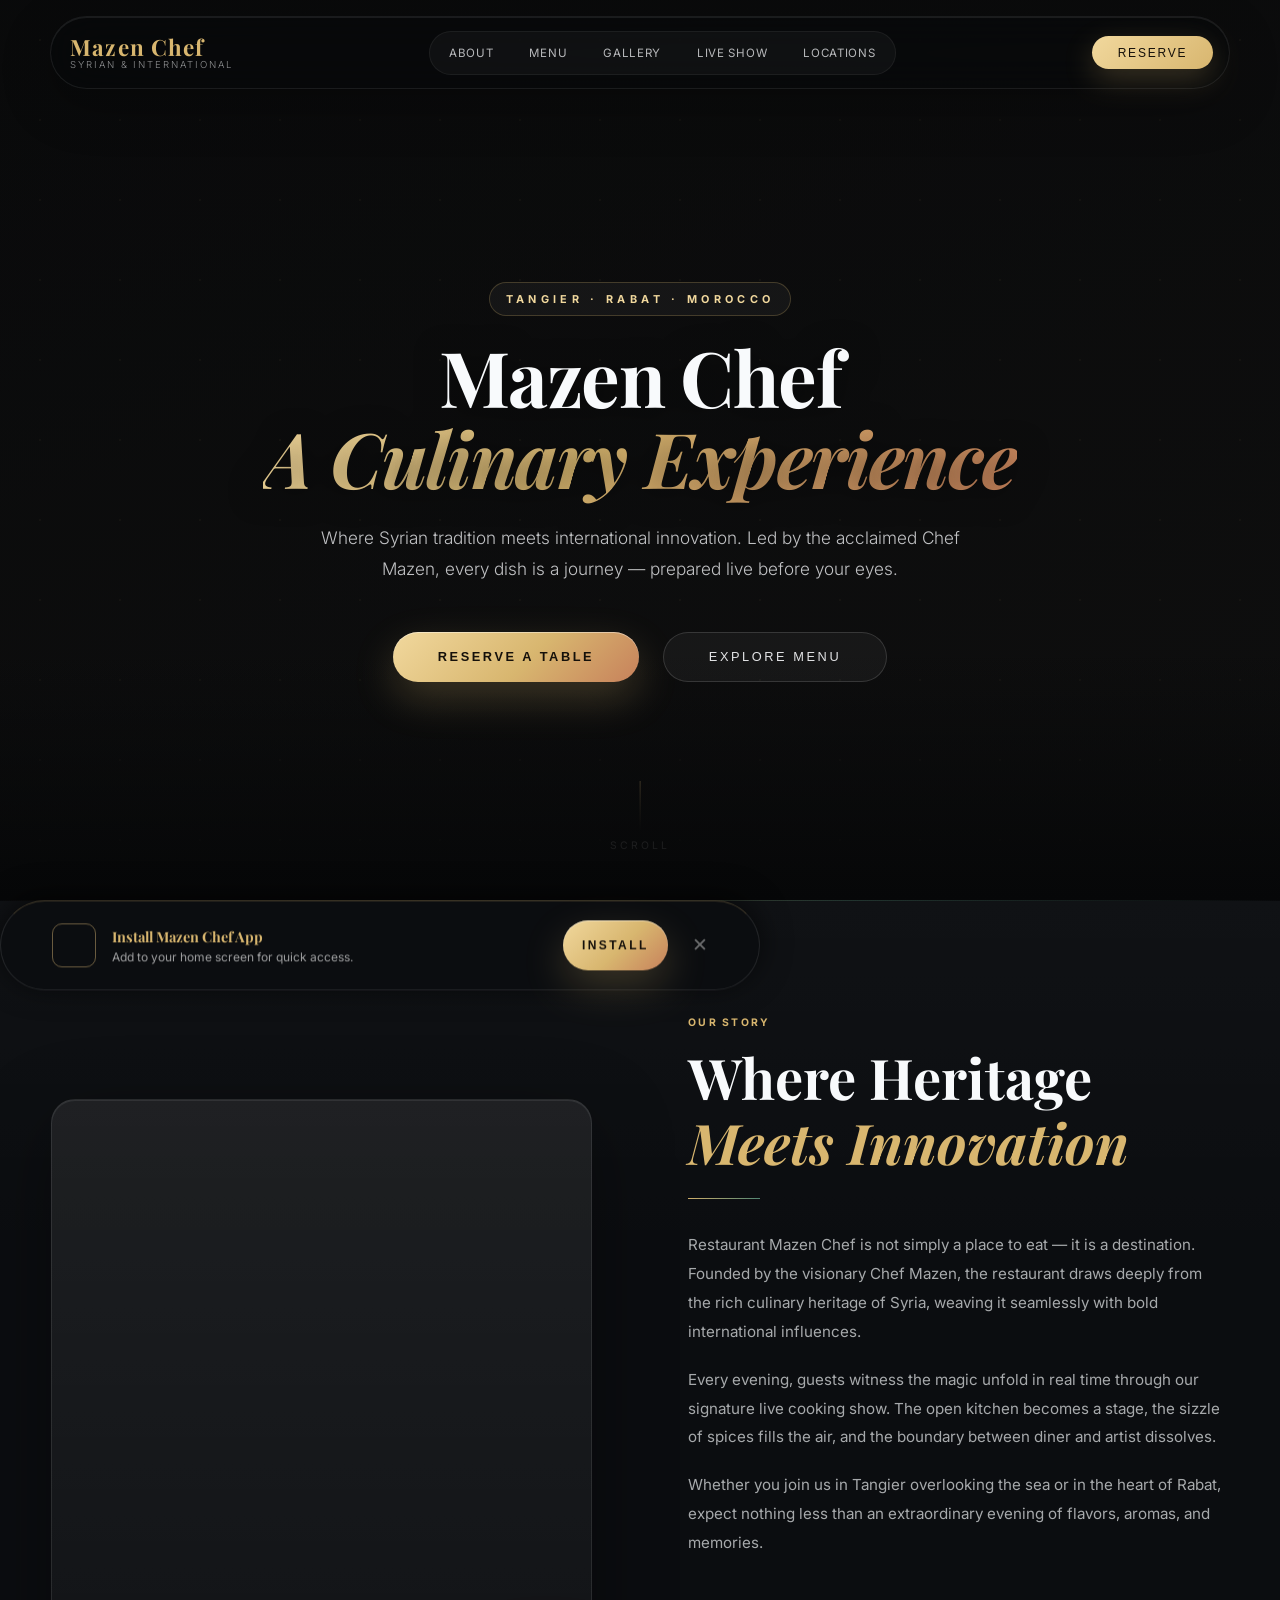
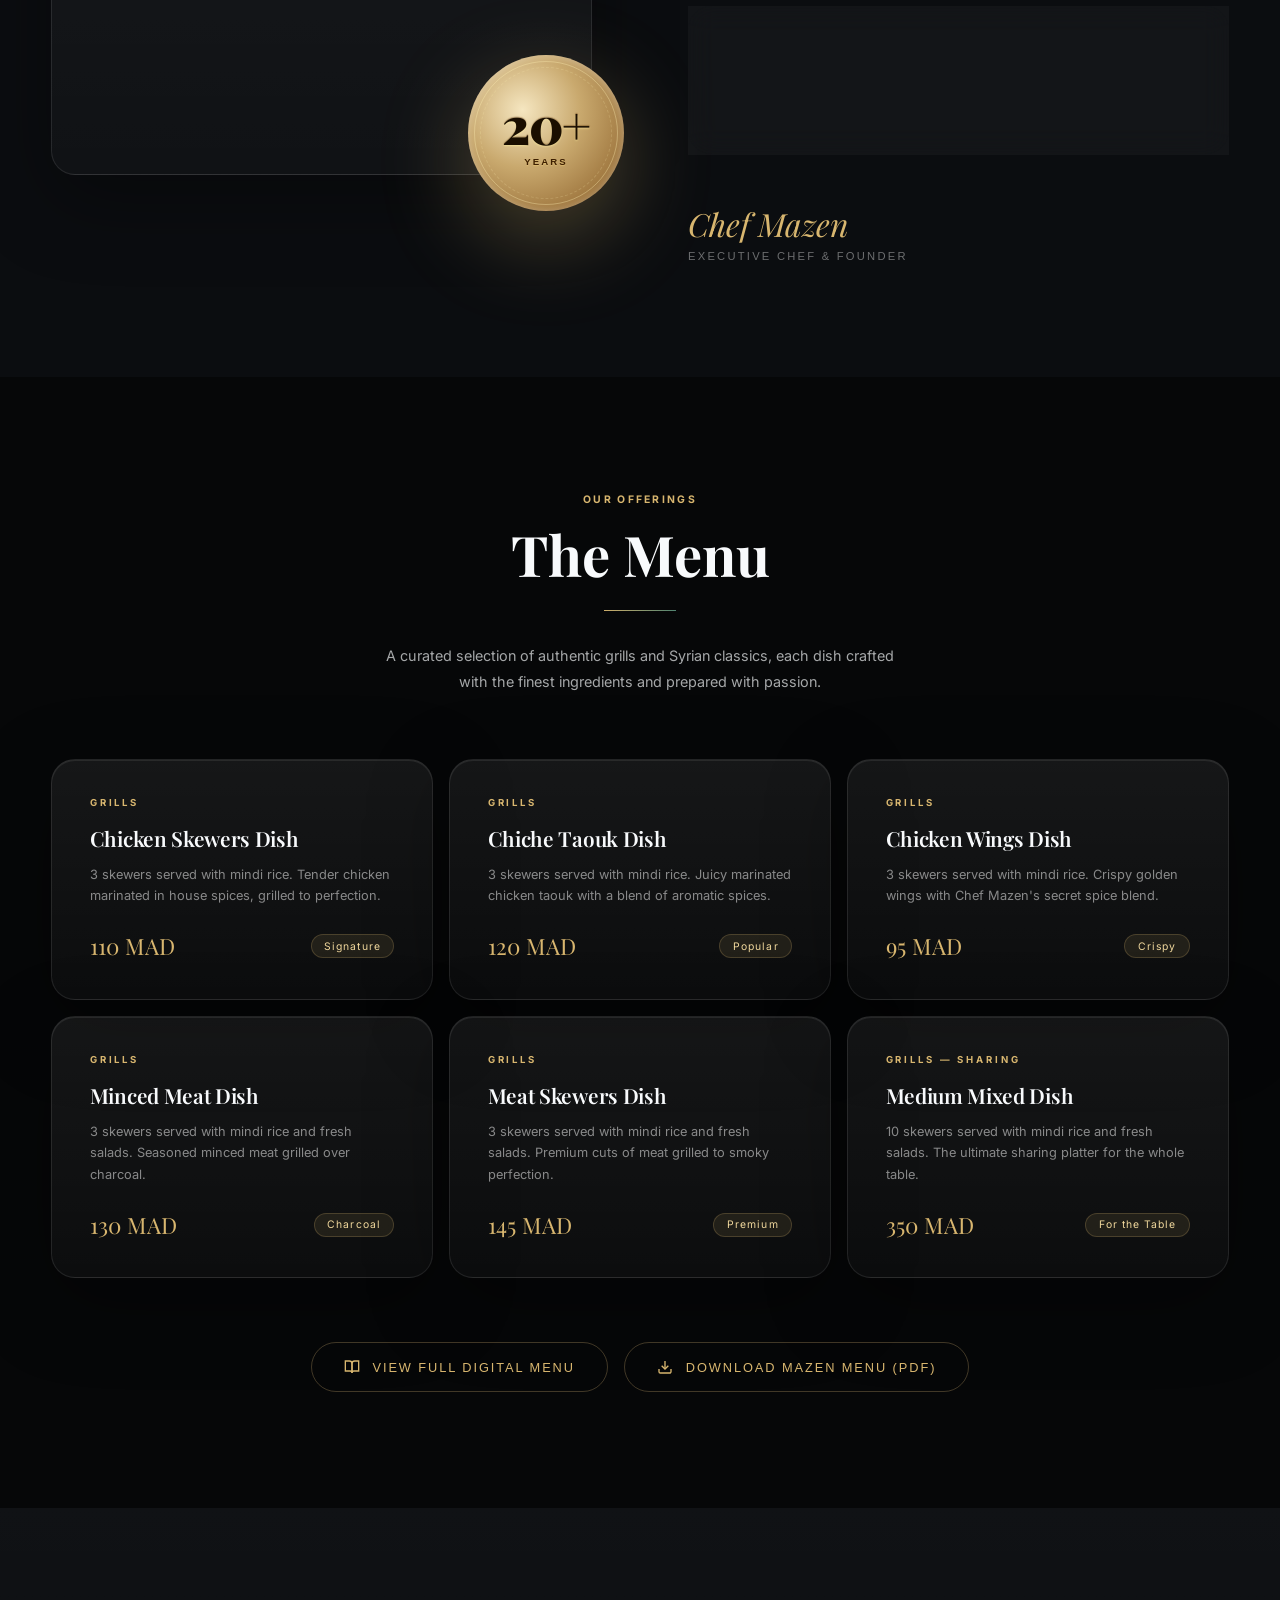
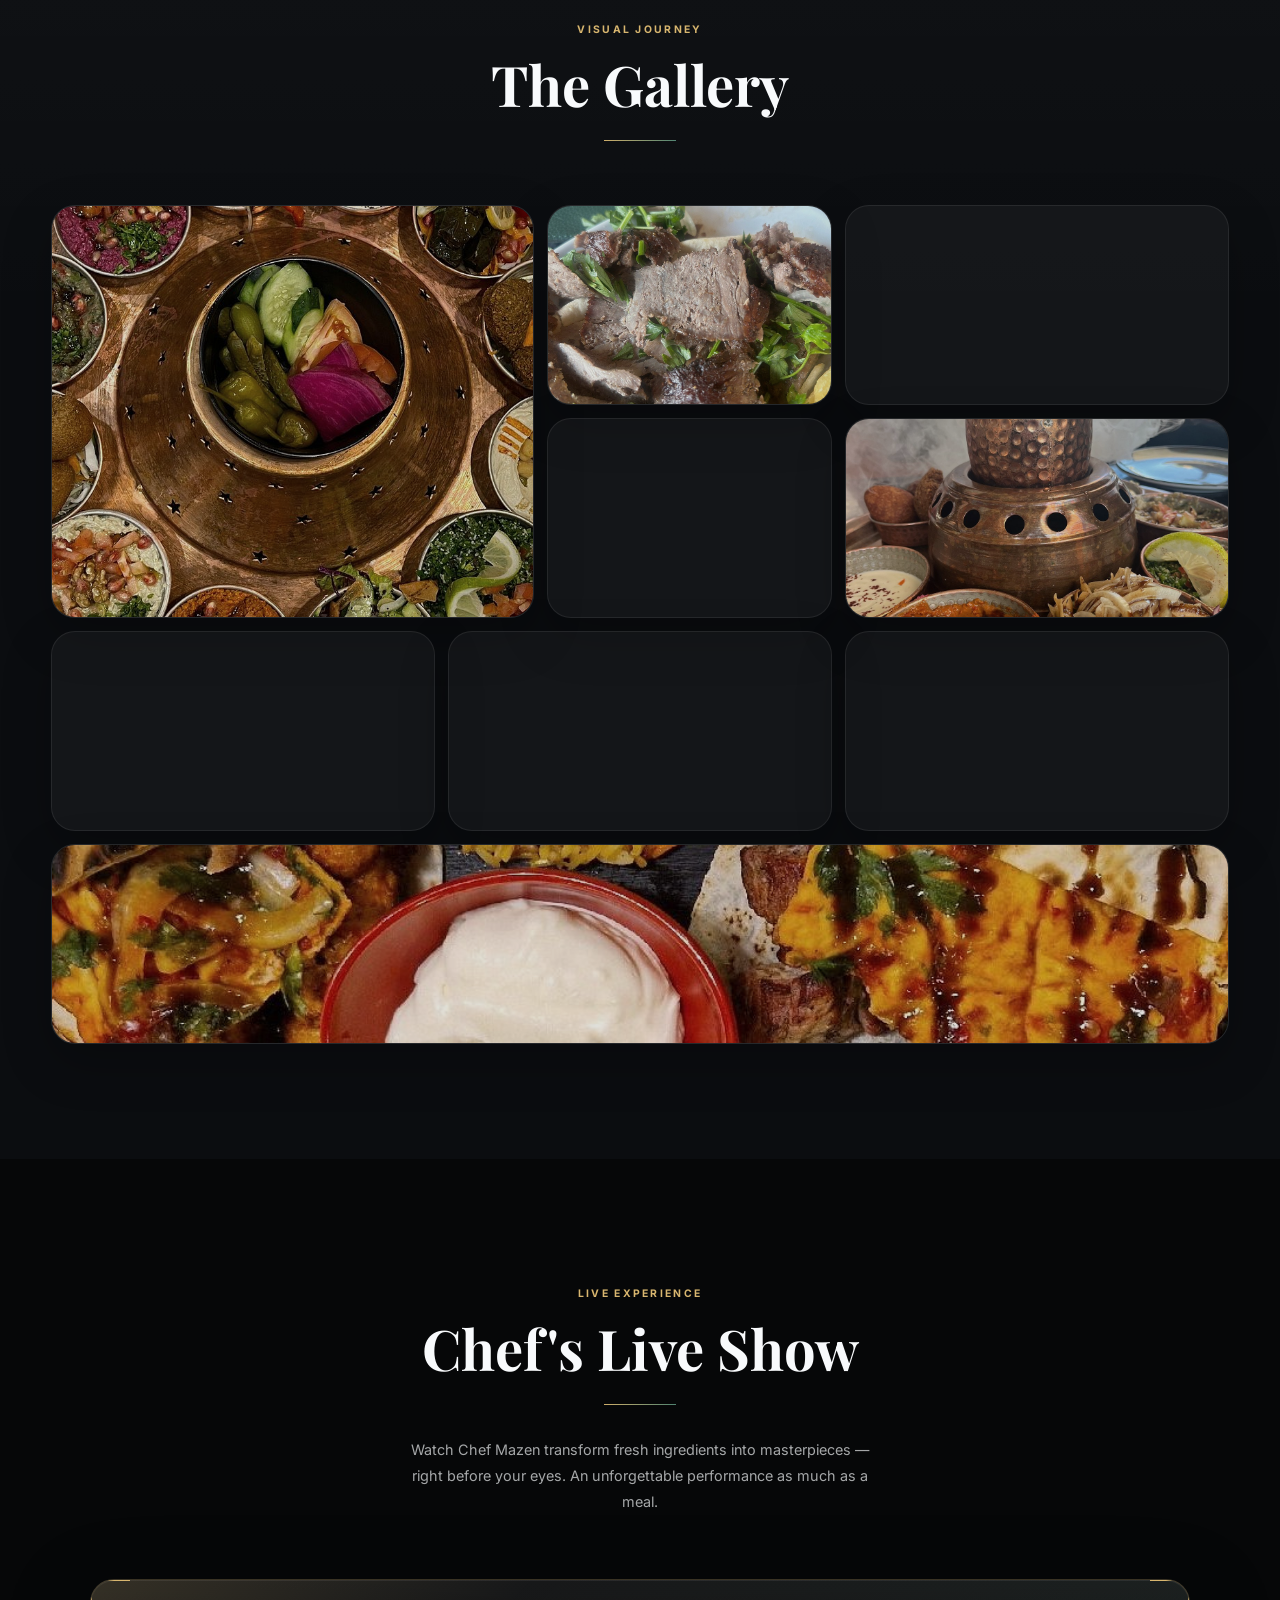
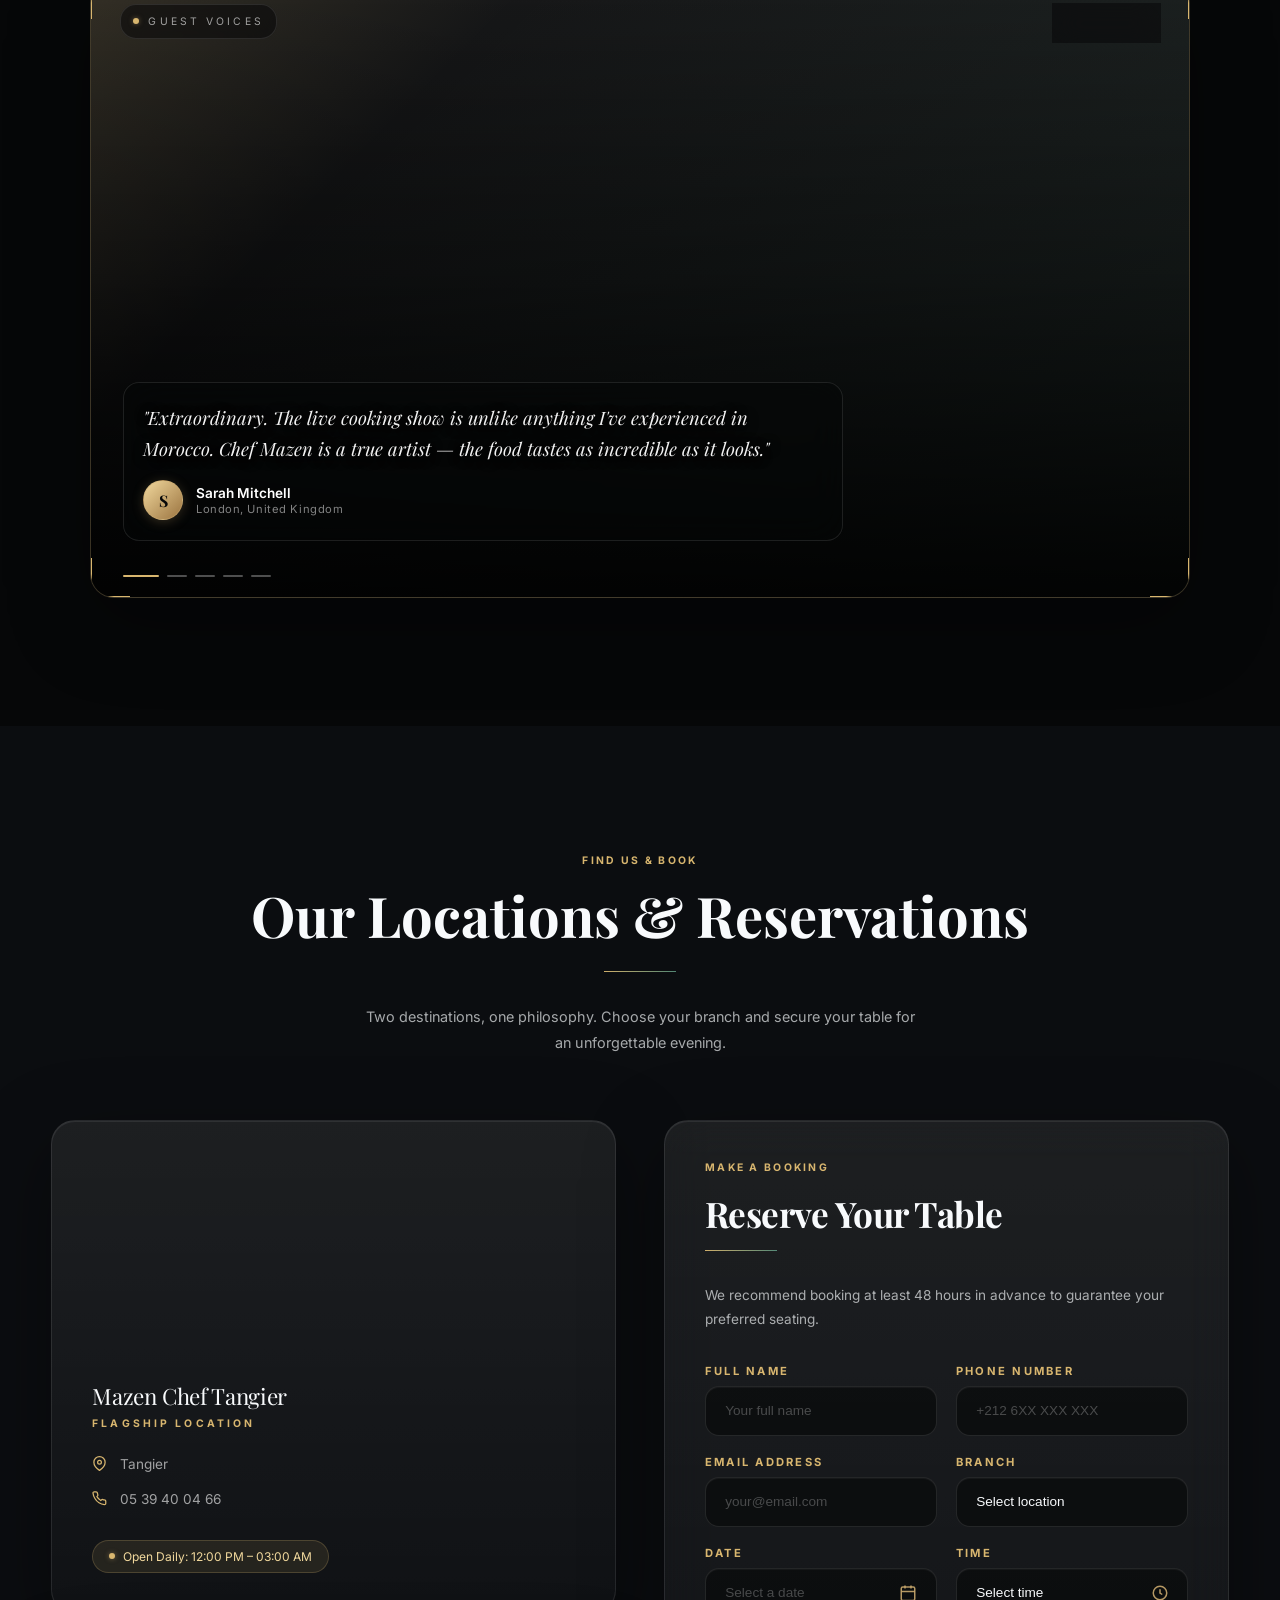
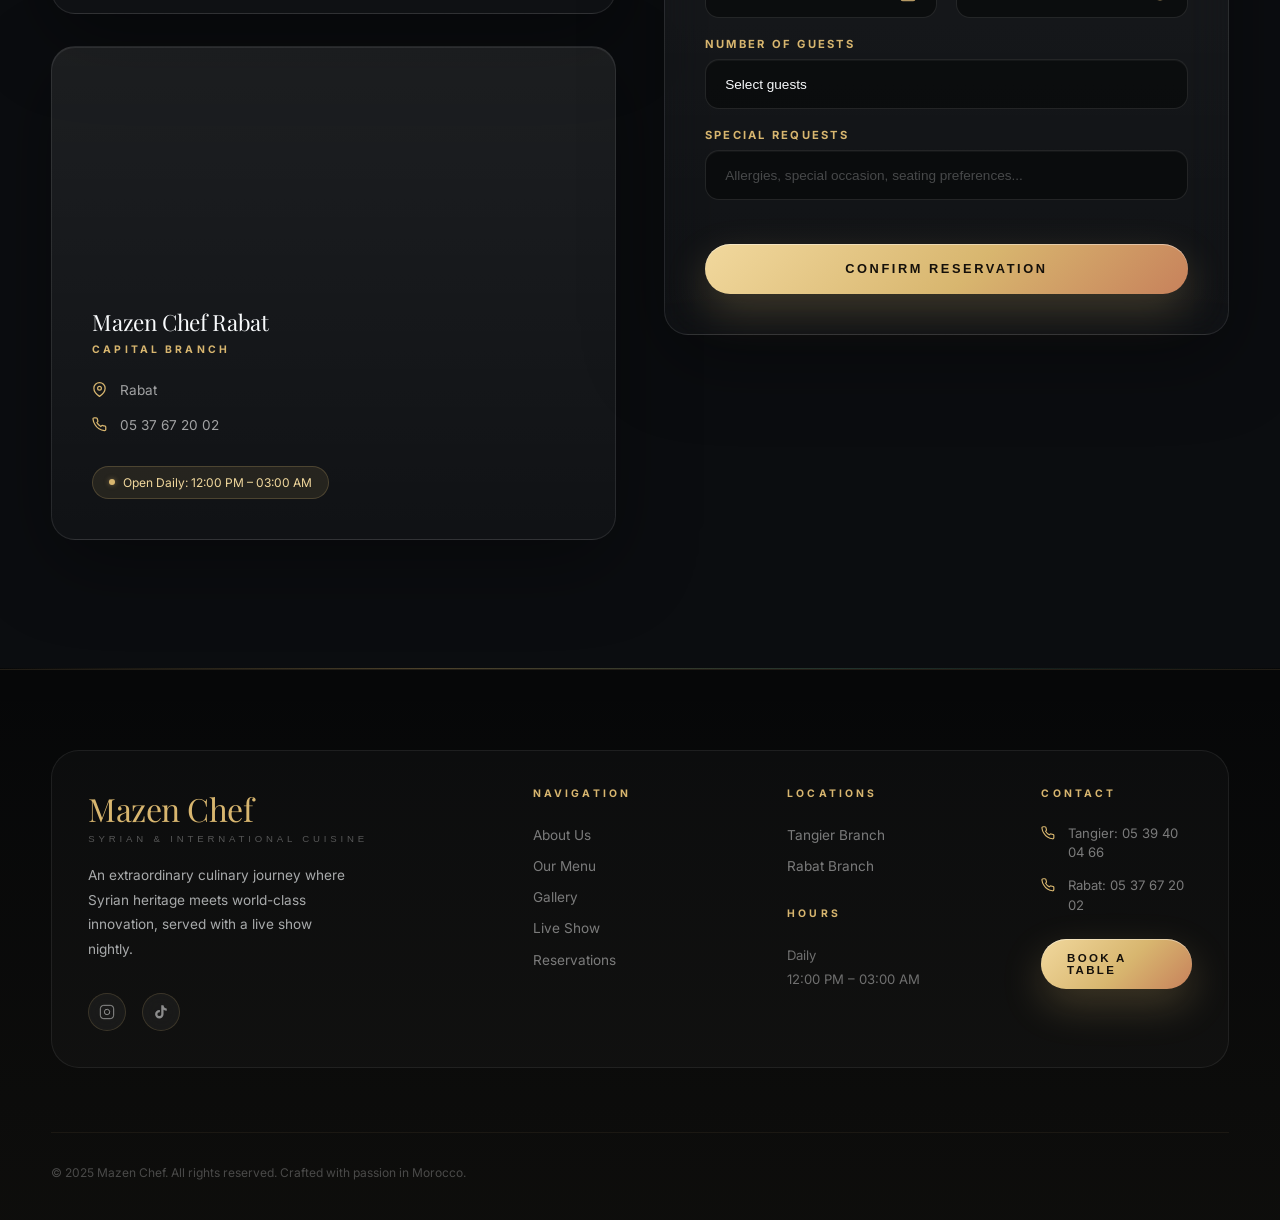
==== commit b0652d25: "Improve SEO and PWA metadata" ====
--- a/index.html
+++ b/index.html
@@ -3,22 +3,118 @@
 <head>
 <meta charset="UTF-8">
 <meta name="viewport" content="width=device-width, initial-scale=1.0">
-<title>Mazen Chef – A Culinary Experience</title>
+<title>Mazen Chef Restaurant | Syrian & International Cuisine in Tangier & Rabat</title>
+<meta name="description" content="Mazen Chef is a Syrian and international restaurant experience in Tangier and Rabat, Morocco, with live cooking shows, signature grills, mezze, desserts and table reservations.">
+<meta name="robots" content="index, follow, max-image-preview:large, max-snippet:-1, max-video-preview:-1">
+<meta name="author" content="Mazen Chef Restaurant">
+<meta name="keywords" content="Mazen Chef, Mazen Chef Tangier, Mazen Chef Rabat, Syrian restaurant Morocco, Tangier restaurant, Rabat restaurant, live cooking show, Syrian cuisine, international cuisine">
+<meta name="geo.region" content="MA">
+<meta name="geo.placename" content="Tangier, Rabat, Morocco">
+<meta property="og:type" content="website">
+<meta property="og:site_name" content="Mazen Chef">
+<meta property="og:title" content="Mazen Chef Restaurant | Tangier & Rabat">
+<meta property="og:description" content="Syrian and international cuisine in Morocco with live cooking, signature grills, mezze and reservations in Tangier and Rabat.">
+<meta property="og:image" content="https://www.mazenchef.com/assets/images/gallery/mazen-chef-restaurant.jpg">
+<meta property="og:image:alt" content="Mazen Chef restaurant in Morocco">
+<meta property="og:locale" content="en_US">
+<meta name="twitter:card" content="summary_large_image">
+<meta name="twitter:title" content="Mazen Chef Restaurant | Tangier & Rabat">
+<meta name="twitter:description" content="Syrian and international cuisine with live cooking shows in Tangier and Rabat, Morocco.">
+<meta name="twitter:image" content="https://www.mazenchef.com/assets/images/gallery/mazen-chef-restaurant.jpg">
 <meta name="theme-color" content="#0f0f0f">
+<link rel="canonical" href="https://www.mazenchef.com/">
 <link rel="manifest" href="manifest.json">
 <link rel="apple-touch-icon" href="assets/images/pwa.jpeg">
+<link rel="icon" href="assets/images/logo.png" type="image/png">
 <link rel="preconnect" href="https://fonts.googleapis.com">
+<link rel="preconnect" href="https://fonts.gstatic.com" crossorigin>
 <link href="https://fonts.googleapis.com/css2?family=Inter:wght@400;500;600;700;800&family=Playfair+Display:ital,wght@0,400;0,600;0,700;0,900;1,400;1,700&display=swap" rel="stylesheet">
 
 <link rel="stylesheet" href="assets/css/main.css?v=3">
 <link rel="stylesheet" href="assets/css/components.css?v=4">
 <link rel="stylesheet" href="assets/css/responsive.css?v=4">
+<script type="application/ld+json">
+{
+  "@context": "https://schema.org",
+  "@graph": [
+    {
+      "@type": "Restaurant",
+      "@id": "https://www.mazenchef.com/#restaurant",
+      "name": "Mazen Chef Restaurant",
+      "alternateName": "Mazen Chef",
+      "description": "Syrian and international cuisine restaurant experience in Tangier and Rabat, Morocco, with live cooking shows, signature grills, mezze and desserts.",
+      "url": "https://www.mazenchef.com/",
+      "image": [
+        "https://www.mazenchef.com/assets/images/gallery/mazen-chef-restaurant.jpg",
+        "https://www.mazenchef.com/assets/images/slider/nous-avons-decouvert.jpg"
+      ],
+      "logo": "https://www.mazenchef.com/assets/images/logo.png",
+      "servesCuisine": ["Syrian", "International", "Middle Eastern", "Grill"],
+      "priceRange": "$$",
+      "currenciesAccepted": "MAD",
+      "paymentAccepted": "Cash, Credit Card",
+      "hasMenu": "https://www.mazenchef.com/menu.html",
+      "acceptsReservations": true,
+      "openingHoursSpecification": [
+        {
+          "@type": "OpeningHoursSpecification",
+          "dayOfWeek": ["Monday", "Tuesday", "Wednesday", "Thursday", "Friday", "Saturday", "Sunday"],
+          "opens": "12:00",
+          "closes": "03:00"
+        }
+      ],
+      "department": [
+        {
+          "@type": "Restaurant",
+          "name": "Mazen Chef Tangier",
+          "telephone": "+212539400466",
+          "address": {
+            "@type": "PostalAddress",
+            "addressLocality": "Tangier",
+            "addressCountry": "MA"
+          }
+        },
+        {
+          "@type": "Restaurant",
+          "name": "Mazen Chef Rabat",
+          "telephone": "+212537672002",
+          "address": {
+            "@type": "PostalAddress",
+            "addressLocality": "Rabat",
+            "addressCountry": "MA"
+          }
+        }
+      ]
+    },
+    {
+      "@type": "WebSite",
+      "@id": "https://www.mazenchef.com/#website",
+      "name": "Mazen Chef",
+      "url": "https://www.mazenchef.com/",
+      "inLanguage": "en"
+    },
+    {
+      "@type": "WebPage",
+      "@id": "https://www.mazenchef.com/#webpage",
+      "url": "https://www.mazenchef.com/",
+      "name": "Mazen Chef Restaurant | Syrian & International Cuisine",
+      "isPartOf": {"@id": "https://www.mazenchef.com/#website"},
+      "about": {"@id": "https://www.mazenchef.com/#restaurant"},
+      "primaryImageOfPage": {
+        "@type": "ImageObject",
+        "url": "https://www.mazenchef.com/assets/images/gallery/mazen-chef-restaurant.jpg"
+      },
+      "inLanguage": "en"
+    }
+  ]
+}
+</script>
 </head>
 <body>
 
 <!-- LOADER -->
 <div id="loader">
-  <img src="assets/images/logo.png" alt="Mazen Chef" class="loader-img">
+  <img src="assets/images/logo.png" alt="Mazen Chef" class="loader-img" width="1024" height="1024" decoding="async">
   <div class="loader-sub">A Culinary Experience</div>
   <div class="loader-line"></div>
 </div>
@@ -185,39 +281,39 @@
   </div>
   <div class="gallery-grid">
     <div class="gallery-item" data-lightbox-src="assets/images/gallery/mazen-chef-restaurant.jpg" role="button" tabindex="0">
-      <img src="assets/images/gallery/mazen-chef-restaurant.jpg" alt="Mazen Chef restaurant">
+      <img src="assets/images/gallery/mazen-chef-restaurant.jpg" alt="Mazen Chef restaurant dining room and facade" width="1000" height="600" loading="lazy" decoding="async">
       <div class="gallery-item-overlay"><svg width="22" height="22" viewBox="0 0 24 24" fill="none" stroke="currentColor" stroke-width="1"><circle cx="11" cy="11" r="8"/><line x1="21" y1="21" x2="16.65" y2="16.65"/><line x1="11" y1="8" x2="11" y2="14"/><line x1="8" y1="11" x2="14" y2="11"/></svg></div>
     </div>
     <div class="gallery-item" data-lightbox-src="assets/images/gallery/caption.jpg" role="button" tabindex="0">
-      <img src="assets/images/gallery/caption.jpg" alt="Mazen Chef gallery photo 1">
+      <img src="assets/images/gallery/caption.jpg" alt="Mazen Chef Syrian cuisine and restaurant atmosphere" width="1100" height="1100" loading="lazy" decoding="async">
       <div class="gallery-item-overlay"><svg width="22" height="22" viewBox="0 0 24 24" fill="none" stroke="currentColor" stroke-width="1"><circle cx="11" cy="11" r="8"/><line x1="21" y1="21" x2="16.65" y2="16.65"/><line x1="11" y1="8" x2="11" y2="14"/><line x1="8" y1="11" x2="14" y2="11"/></svg></div>
     </div>
     <div class="gallery-item" data-lightbox-src="assets/images/gallery/caption%20(1).jpg" role="button" tabindex="0">
-      <img src="assets/images/gallery/caption%20(1).jpg" alt="Mazen Chef gallery photo 2">
+      <img src="assets/images/gallery/caption%20(1).jpg" alt="Mazen Chef signature dishes and live dining experience" width="1100" height="1100" loading="lazy" decoding="async">
       <div class="gallery-item-overlay"><svg width="22" height="22" viewBox="0 0 24 24" fill="none" stroke="currentColor" stroke-width="1"><circle cx="11" cy="11" r="8"/><line x1="21" y1="21" x2="16.65" y2="16.65"/><line x1="11" y1="8" x2="11" y2="14"/><line x1="8" y1="11" x2="14" y2="11"/></svg></div>
     </div>
     <div class="gallery-item" data-lightbox-src="assets/images/gallery/caption%20(2).jpg" role="button" tabindex="0">
-      <img src="assets/images/gallery/caption%20(2).jpg" alt="Mazen Chef gallery photo 3">
+      <img src="assets/images/gallery/caption%20(2).jpg" alt="Mazen Chef restaurant presentation in Morocco" width="1100" height="1100" loading="lazy" decoding="async">
       <div class="gallery-item-overlay"><svg width="22" height="22" viewBox="0 0 24 24" fill="none" stroke="currentColor" stroke-width="1"><circle cx="11" cy="11" r="8"/><line x1="21" y1="21" x2="16.65" y2="16.65"/><line x1="11" y1="8" x2="11" y2="14"/><line x1="8" y1="11" x2="14" y2="11"/></svg></div>
     </div>
     <div class="gallery-item" data-lightbox-src="assets/images/gallery/caption%20(3).jpg" role="button" tabindex="0">
-      <img src="assets/images/gallery/caption%20(3).jpg" alt="Mazen Chef gallery photo 4">
+      <img src="assets/images/gallery/caption%20(3).jpg" alt="Mazen Chef Syrian and international cuisine plate" width="1100" height="1100" loading="lazy" decoding="async">
       <div class="gallery-item-overlay"><svg width="22" height="22" viewBox="0 0 24 24" fill="none" stroke="currentColor" stroke-width="1"><circle cx="11" cy="11" r="8"/><line x1="21" y1="21" x2="16.65" y2="16.65"/><line x1="11" y1="8" x2="11" y2="14"/><line x1="8" y1="11" x2="14" y2="11"/></svg></div>
     </div>
     <div class="gallery-item" data-lightbox-src="assets/images/gallery/caption%20(4).jpg" role="button" tabindex="0">
-      <img src="assets/images/gallery/caption%20(4).jpg" alt="Mazen Chef gallery photo 5">
+      <img src="assets/images/gallery/caption%20(4).jpg" alt="Mazen Chef dining experience and food presentation" width="1000" height="983" loading="lazy" decoding="async">
       <div class="gallery-item-overlay"><svg width="22" height="22" viewBox="0 0 24 24" fill="none" stroke="currentColor" stroke-width="1"><circle cx="11" cy="11" r="8"/><line x1="21" y1="21" x2="16.65" y2="16.65"/><line x1="11" y1="8" x2="11" y2="14"/><line x1="8" y1="11" x2="14" y2="11"/></svg></div>
     </div>
     <div class="gallery-item" data-lightbox-src="assets/images/gallery/caption%20(5).jpg" role="button" tabindex="0">
-      <img src="assets/images/gallery/caption%20(5).jpg" alt="Mazen Chef gallery photo 6">
+      <img src="assets/images/gallery/caption%20(5).jpg" alt="Mazen Chef live cooking and restaurant ambiance" width="1100" height="1100" loading="lazy" decoding="async">
       <div class="gallery-item-overlay"><svg width="22" height="22" viewBox="0 0 24 24" fill="none" stroke="currentColor" stroke-width="1"><circle cx="11" cy="11" r="8"/><line x1="21" y1="21" x2="16.65" y2="16.65"/><line x1="11" y1="8" x2="11" y2="14"/><line x1="8" y1="11" x2="14" y2="11"/></svg></div>
     </div>
     <div class="gallery-item" data-lightbox-src="assets/images/gallery/caption%20(6).jpg" role="button" tabindex="0">
-      <img src="assets/images/gallery/caption%20(6).jpg" alt="Mazen Chef gallery photo 7">
+      <img src="assets/images/gallery/caption%20(6).jpg" alt="Mazen Chef Moroccan restaurant gallery image" width="1000" height="1000" loading="lazy" decoding="async">
       <div class="gallery-item-overlay"><svg width="22" height="22" viewBox="0 0 24 24" fill="none" stroke="currentColor" stroke-width="1"><circle cx="11" cy="11" r="8"/><line x1="21" y1="21" x2="16.65" y2="16.65"/><line x1="11" y1="8" x2="11" y2="14"/><line x1="8" y1="11" x2="14" y2="11"/></svg></div>
     </div>
     <div class="gallery-item" data-lightbox-src="assets/images/gallery/caption%20(7).jpg" role="button" tabindex="0">
-      <img src="assets/images/gallery/caption%20(7).jpg" alt="Mazen Chef gallery photo 8">
+      <img src="assets/images/gallery/caption%20(7).jpg" alt="Mazen Chef food, service and restaurant atmosphere" width="1000" height="983" loading="lazy" decoding="async">
       <div class="gallery-item-overlay"><svg width="22" height="22" viewBox="0 0 24 24" fill="none" stroke="currentColor" stroke-width="1"><circle cx="11" cy="11" r="8"/><line x1="21" y1="21" x2="16.65" y2="16.65"/><line x1="11" y1="8" x2="11" y2="14"/><line x1="8" y1="11" x2="14" y2="11"/></svg></div>
     </div>
   </div>
@@ -541,7 +637,7 @@
 <!-- PWA BANNER -->
 <div id="pwa-banner" class="pwa-banner">
   <div class="pwa-banner-content">
-    <img src="assets/images/pwa.jpeg" alt="Icon" class="pwa-icon">
+    <img src="assets/images/pwa.jpeg" alt="Mazen Chef app icon" class="pwa-icon" width="1024" height="1024" loading="lazy" decoding="async">
     <div class="pwa-text">
        <strong>Install Mazen Chef App</strong>
        <span>Add to your home screen for quick access.</span>
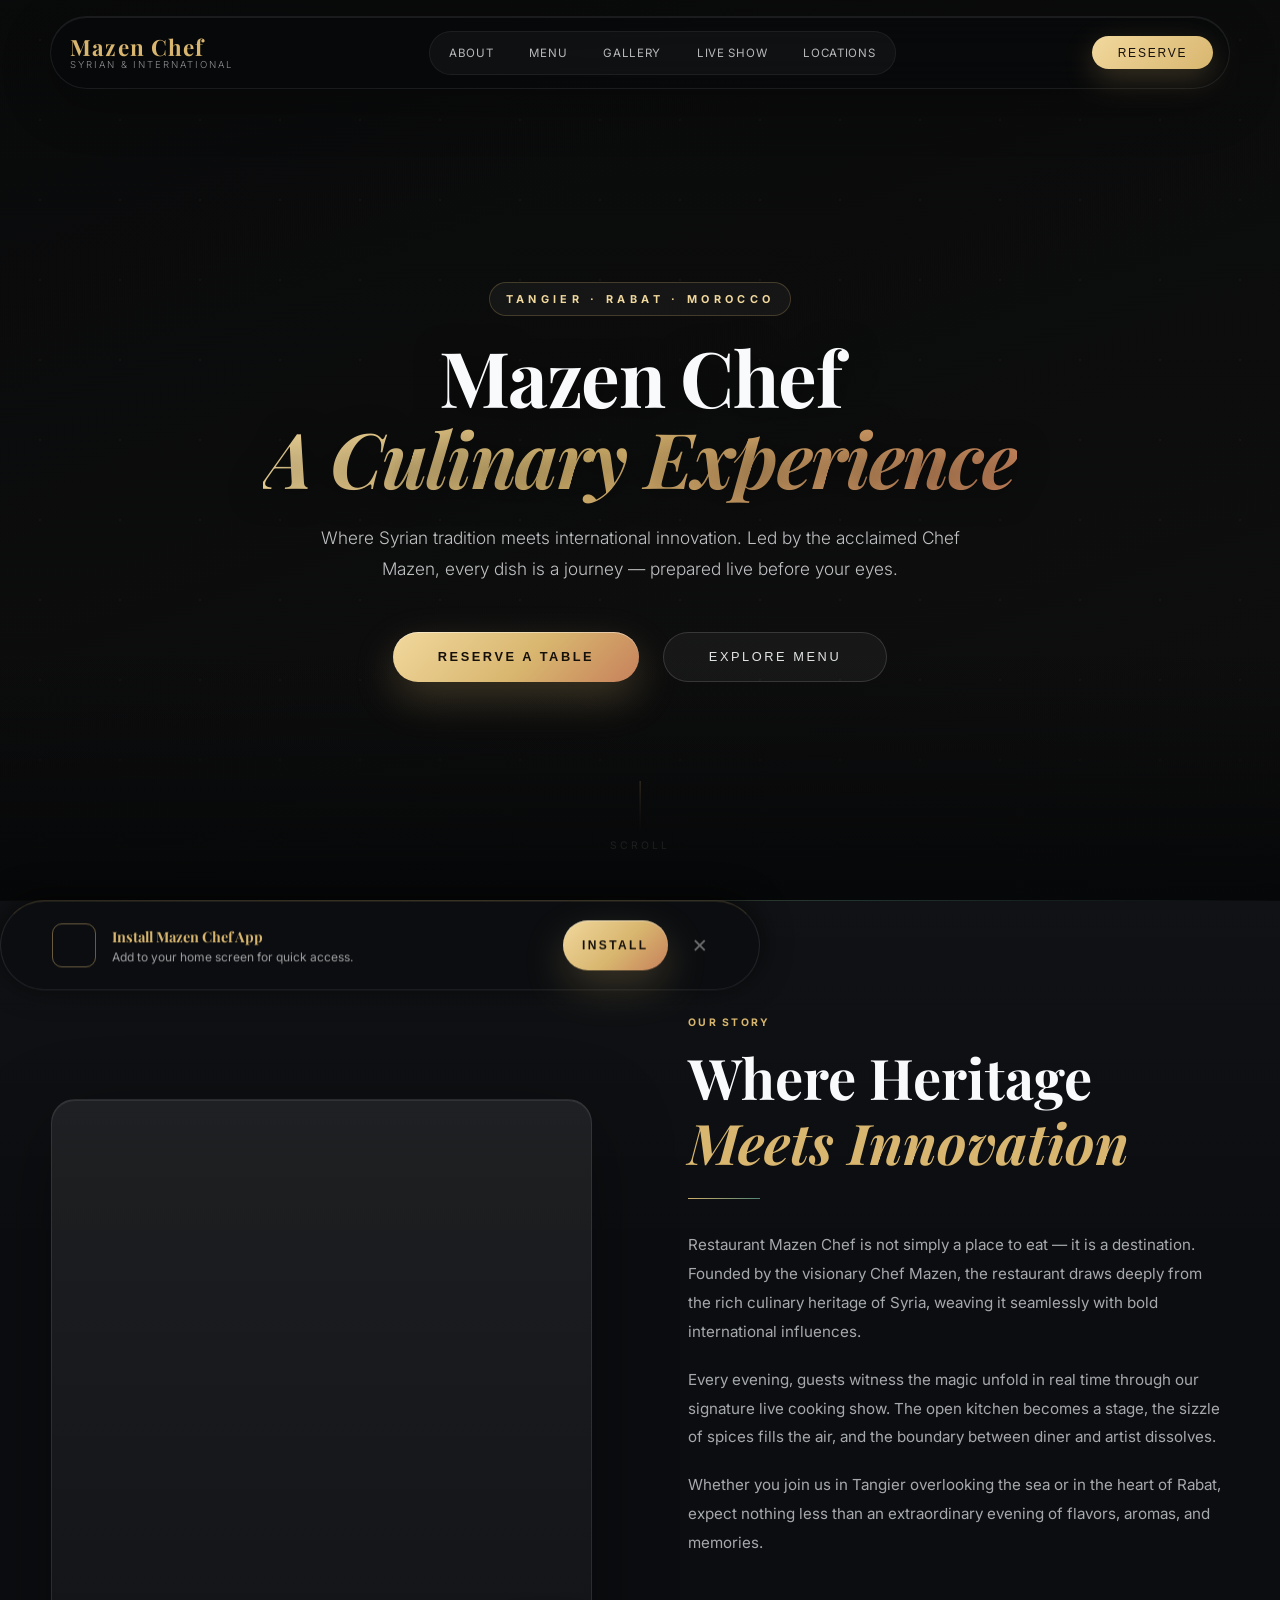
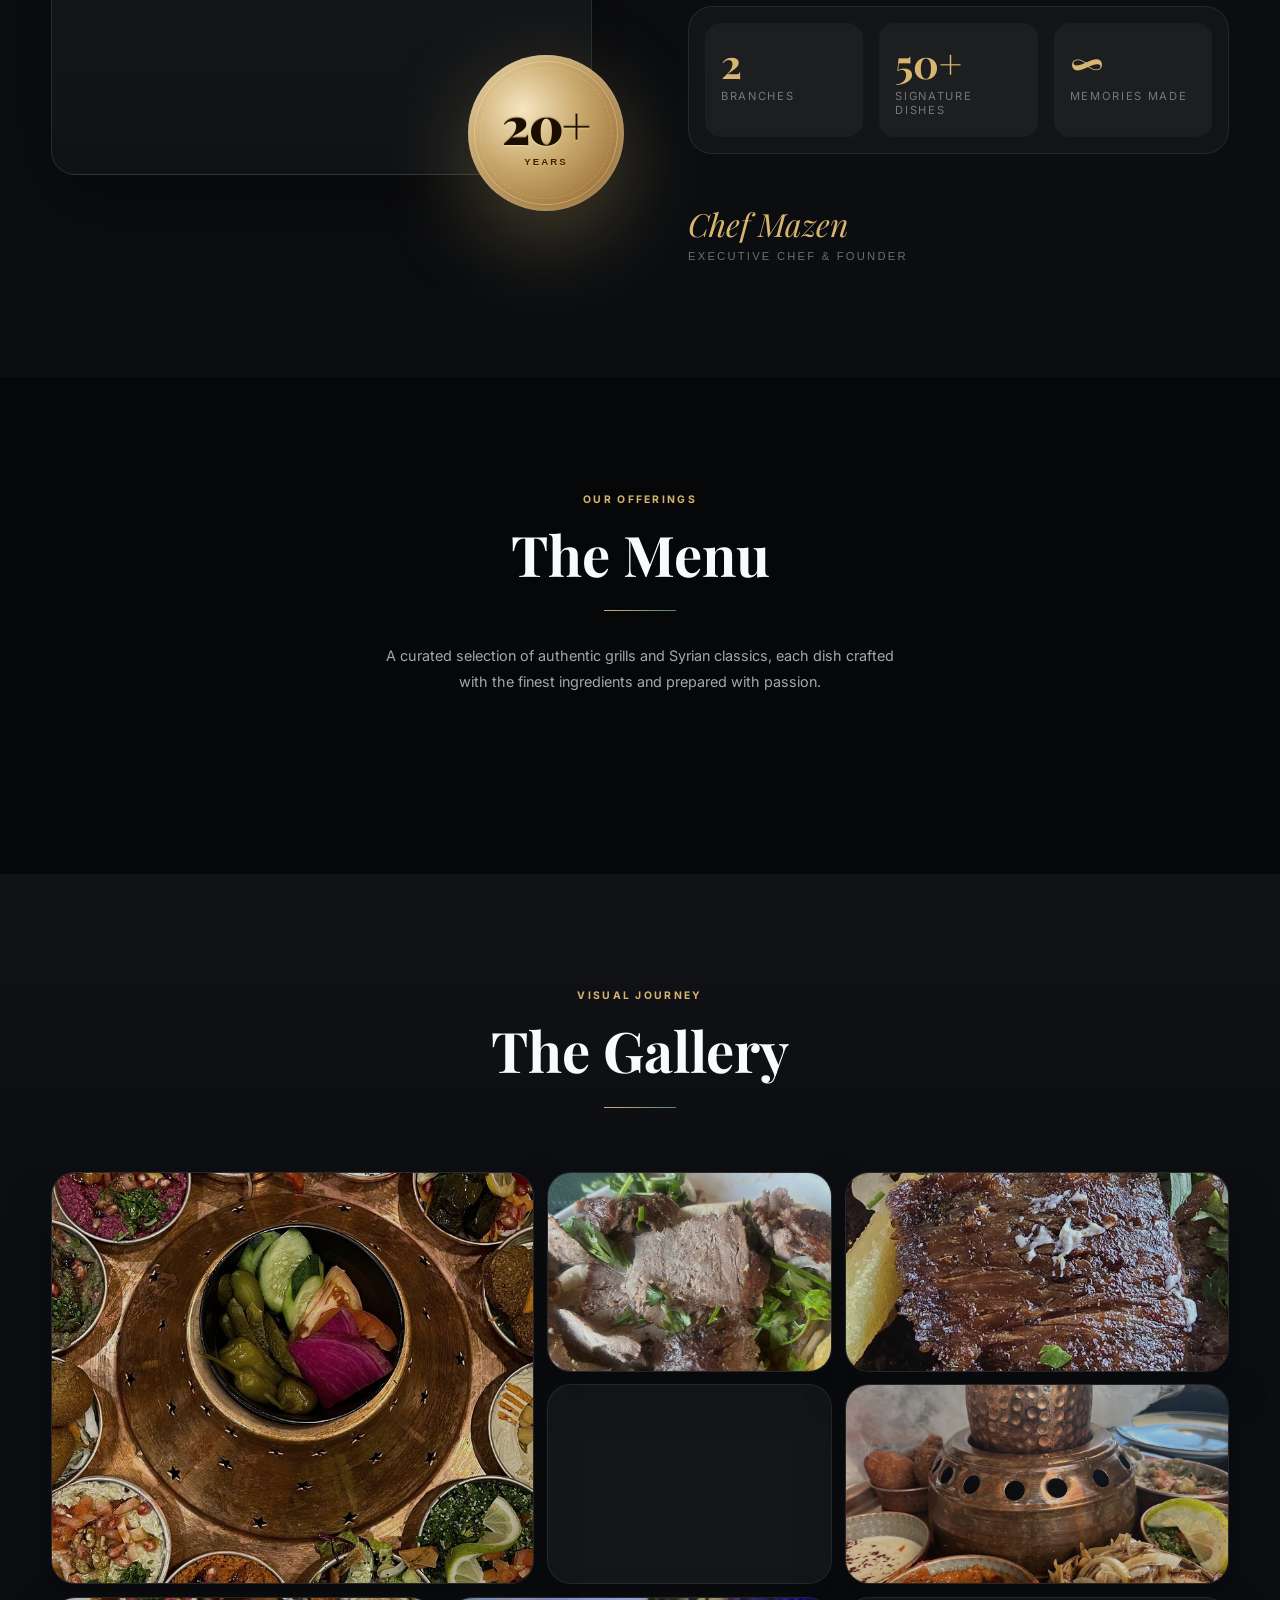
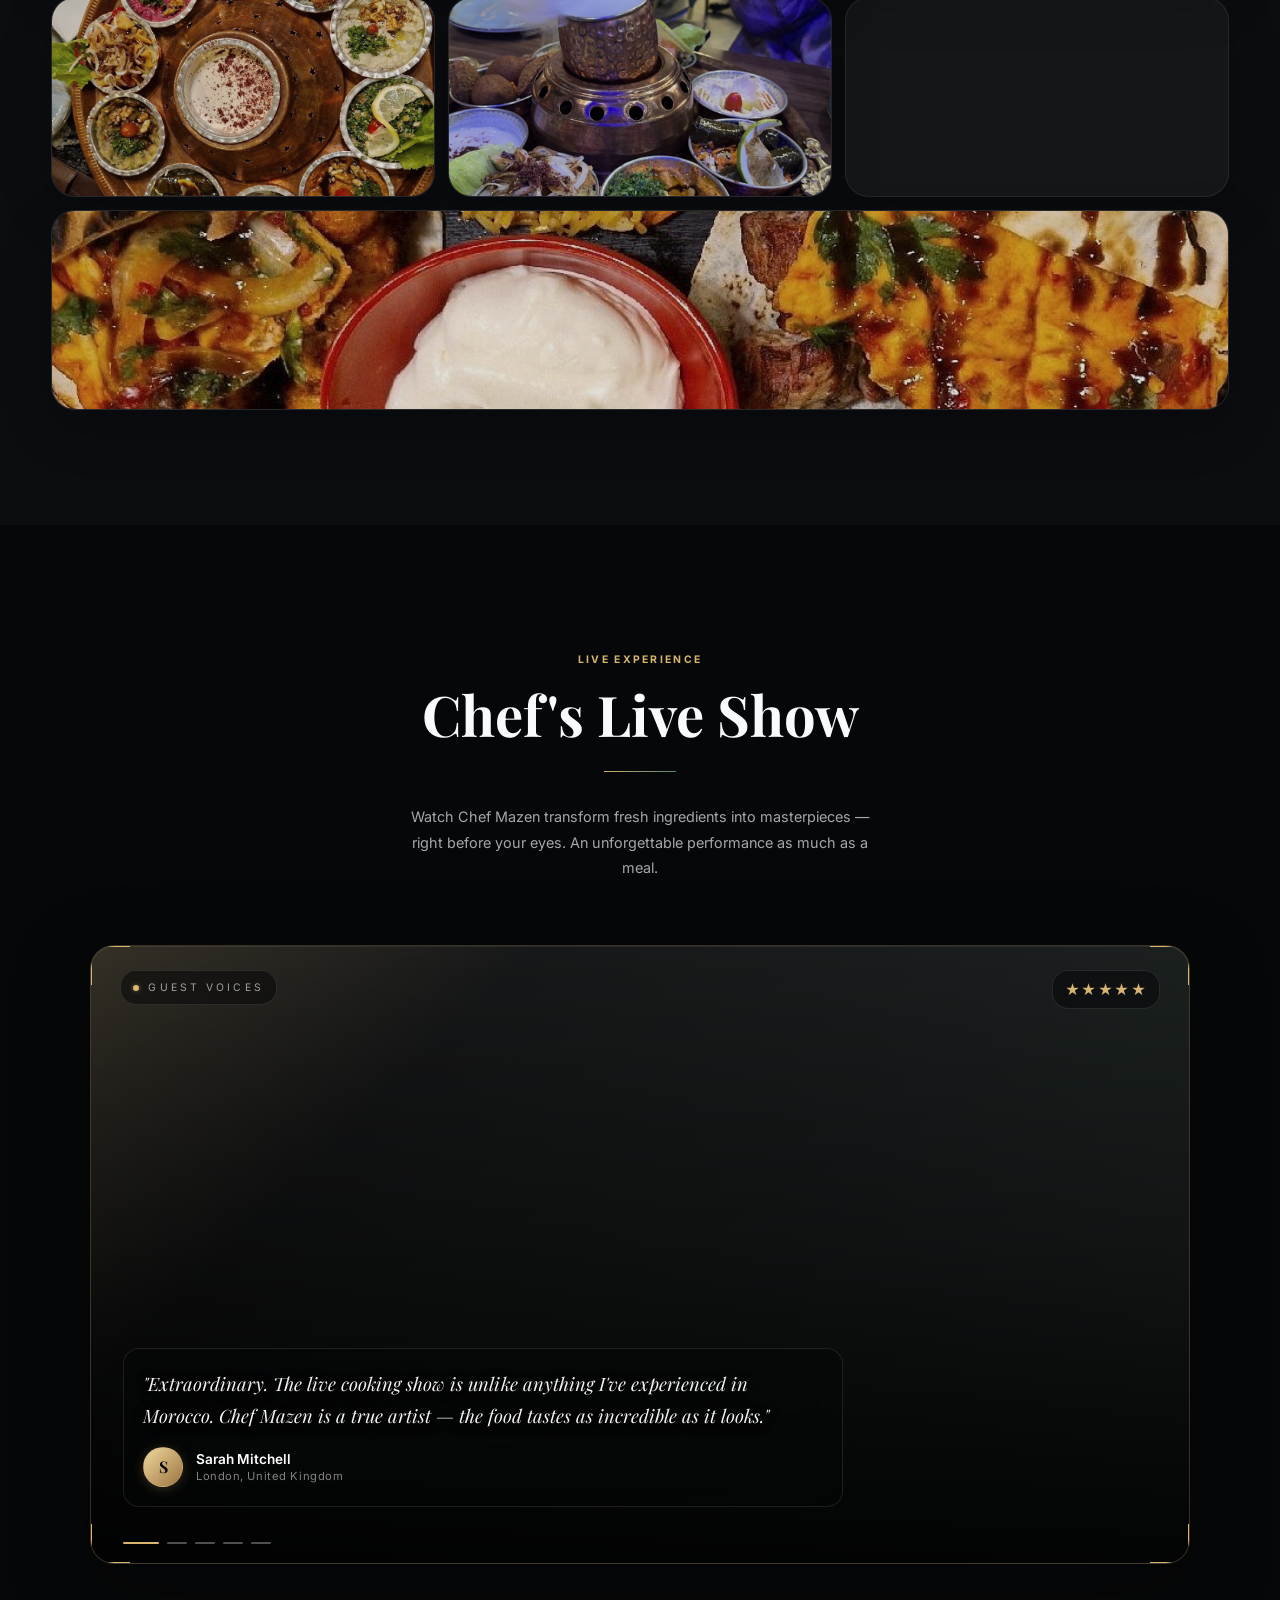
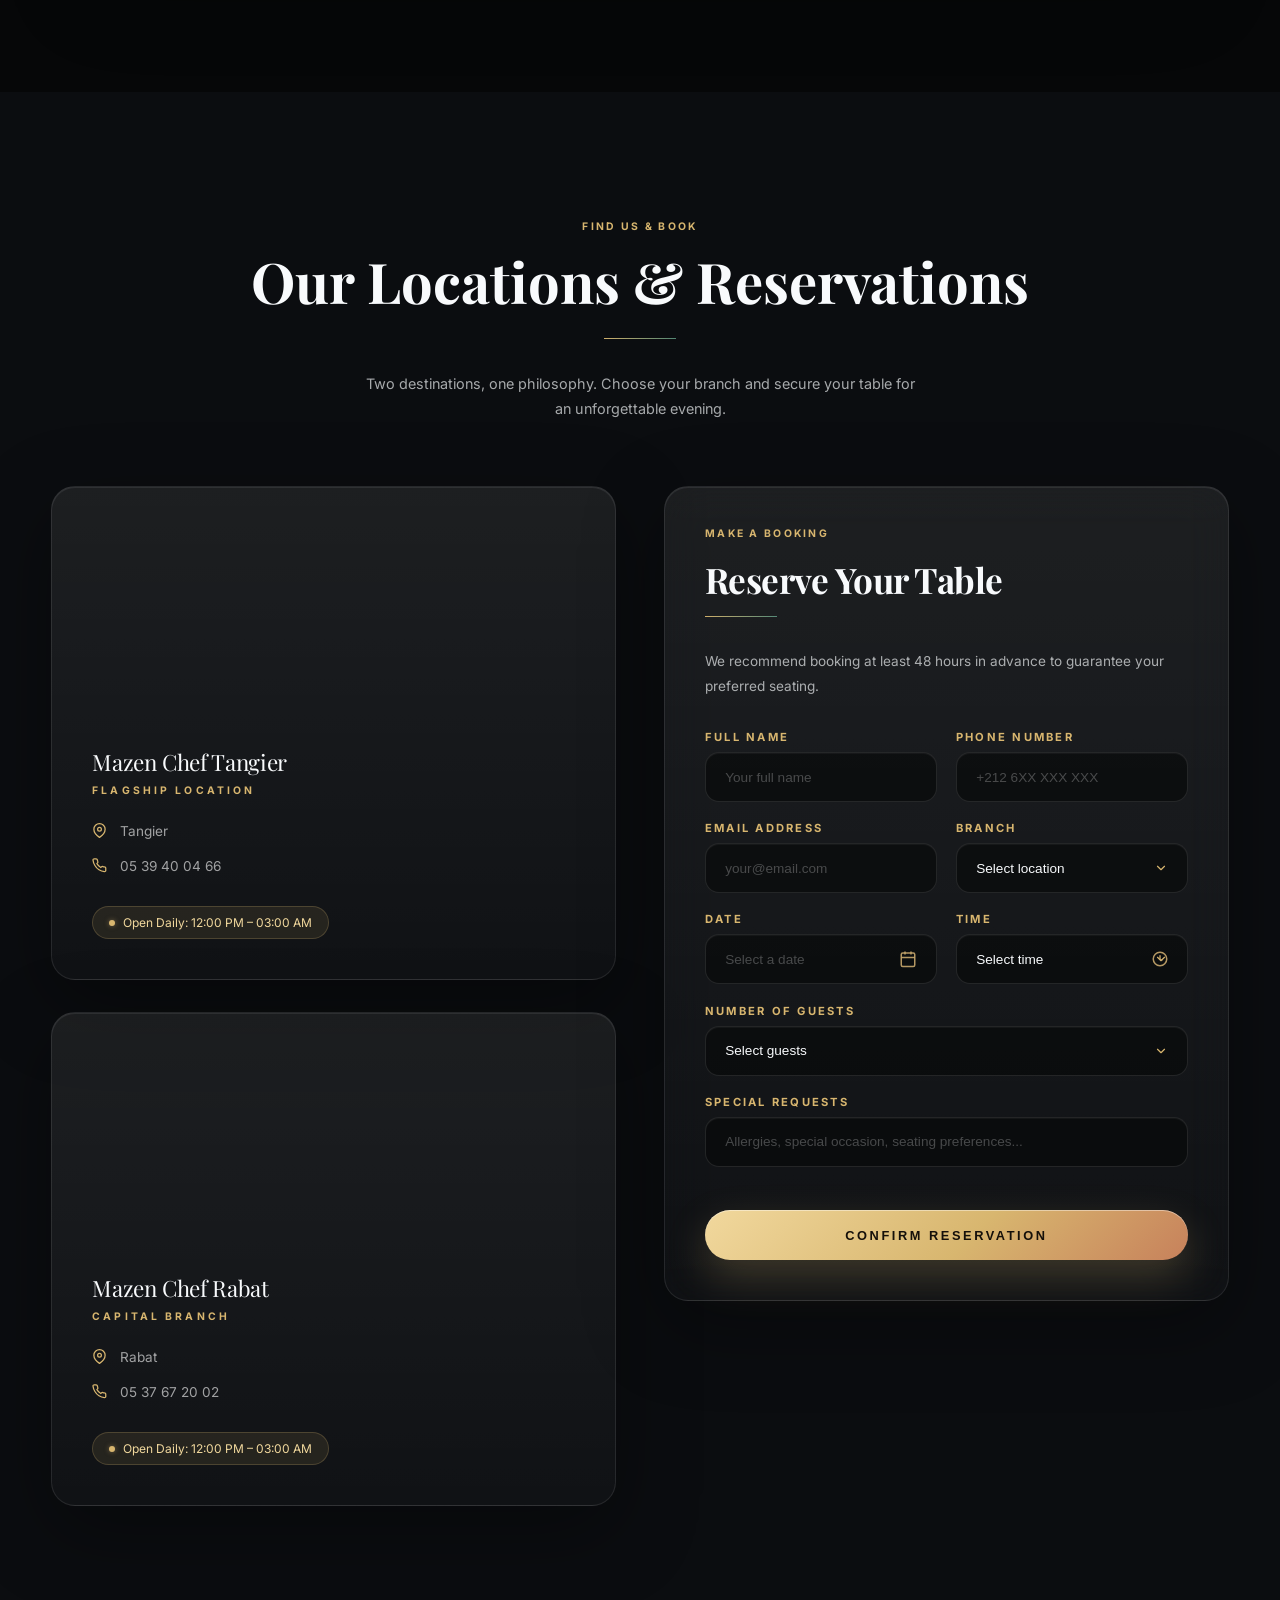
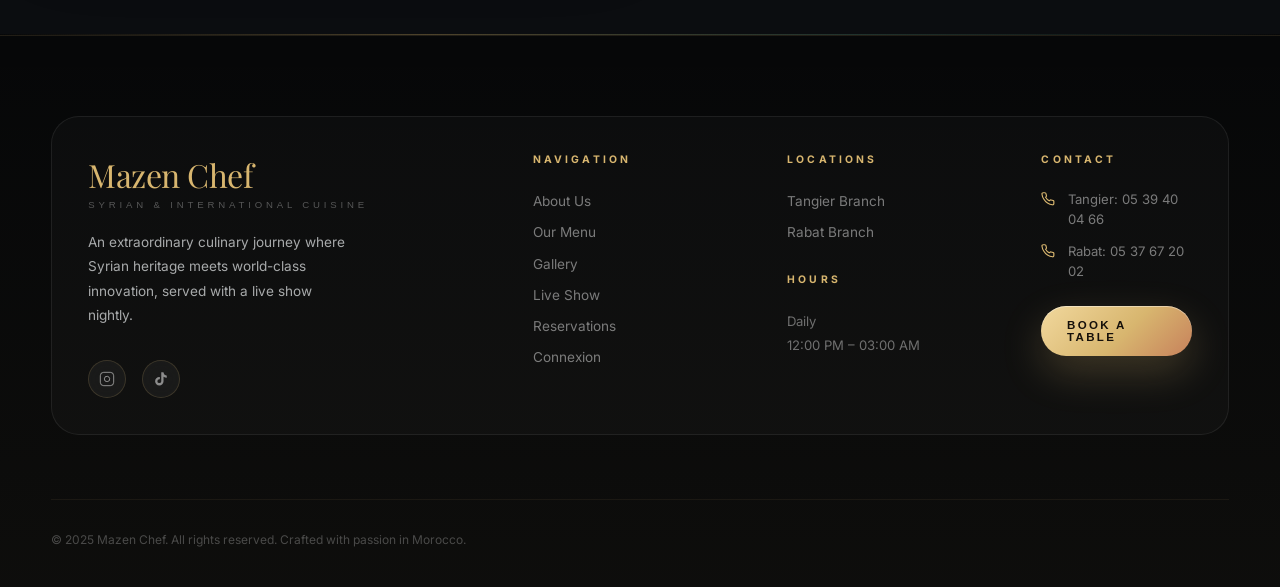
==== commit 40edad81: "Update local working version with admin dashboard, dynamic menu, Supabase integration, and reservati" ====
--- a/index.html
+++ b/index.html
@@ -53,7 +53,7 @@
       "priceRange": "$$",
       "currenciesAccepted": "MAD",
       "paymentAccepted": "Cash, Credit Card",
-      "hasMenu": "https://www.mazenchef.com/menu.html",
+      "hasMenu": "https://www.mazenchef.com/menu",
       "acceptsReservations": true,
       "openingHoursSpecification": [
         {
@@ -133,7 +133,7 @@
 <!-- MOBILE MENU -->
 <div class="mobile-menu" id="mobileMenu">
   <a href="#about">About</a>
-  <a href="menu.html">Menu</a>
+  <a href="menu">Menu</a>
   <a href="#gallery">Gallery</a>
   <a href="#video">Show</a>
   <a href="#locations">Locations</a>
@@ -145,7 +145,7 @@
   <a href="#hero" class="nav-logo">Mazen Chef<span>Syrian &amp; International</span></a>
   <ul class="nav-links">
     <li><a href="#about">About</a></li>
-    <li><a href="menu.html">Menu</a></li>
+    <li><a href="menu">Menu</a></li>
     <li><a href="#gallery">Gallery</a></li>
     <li><a href="#video">Live Show</a></li>
     <li><a href="#locations">Locations</a></li>
@@ -170,7 +170,7 @@
     <p class="hero-sub">Where Syrian tradition meets international innovation. Led by the acclaimed Chef Mazen, every dish is a journey — prepared live before your eyes.</p>
     <div class="hero-actions">
       <a href="#reservation" class="btn-primary"><span>Reserve a Table</span></a>
-      <a href="menu.html" class="btn-outline">Explore Menu</a>
+      <a href="menu" class="btn-outline">Explore Menu</a>
     </div>
   </div>
   <div class="hero-scroll">
@@ -217,58 +217,8 @@
       <p class="section-copy">A curated selection of authentic grills and Syrian classics, each dish crafted with the finest ingredients and prepared with passion.</p>
     </div>
 
-    <!-- Mazen Cuisine Menu -->
-    <div class="menu-panel active" id="panel-syrian">
-      <div class="menu-grid">
-        <div class="menu-card reveal">
-          <div class="menu-card-cat">Grills</div>
-          <div class="menu-card-name">Chicken Skewers Dish</div>
-          <div class="menu-card-desc">3 skewers served with mindi rice. Tender chicken marinated in house spices, grilled to perfection.</div>
-          <div class="menu-card-footer"><span class="menu-price">110 MAD</span><span class="menu-tag">Signature</span></div>
-        </div>
-        <div class="menu-card reveal">
-          <div class="menu-card-cat">Grills</div>
-          <div class="menu-card-name">Chiche Taouk Dish</div>
-          <div class="menu-card-desc">3 skewers served with mindi rice. Juicy marinated chicken taouk with a blend of aromatic spices.</div>
-          <div class="menu-card-footer"><span class="menu-price">120 MAD</span><span class="menu-tag">Popular</span></div>
-        </div>
-        <div class="menu-card reveal">
-          <div class="menu-card-cat">Grills</div>
-          <div class="menu-card-name">Chicken Wings Dish</div>
-          <div class="menu-card-desc">3 skewers served with mindi rice. Crispy golden wings with Chef Mazen's secret spice blend.</div>
-          <div class="menu-card-footer"><span class="menu-price">95 MAD</span><span class="menu-tag">Crispy</span></div>
-        </div>
-        <div class="menu-card reveal">
-          <div class="menu-card-cat">Grills</div>
-          <div class="menu-card-name">Minced Meat Dish</div>
-          <div class="menu-card-desc">3 skewers served with mindi rice and fresh salads. Seasoned minced meat grilled over charcoal.</div>
-          <div class="menu-card-footer"><span class="menu-price">130 MAD</span><span class="menu-tag">Charcoal</span></div>
-        </div>
-        <div class="menu-card reveal">
-          <div class="menu-card-cat">Grills</div>
-          <div class="menu-card-name">Meat Skewers Dish</div>
-          <div class="menu-card-desc">3 skewers served with mindi rice and fresh salads. Premium cuts of meat grilled to smoky perfection.</div>
-          <div class="menu-card-footer"><span class="menu-price">145 MAD</span><span class="menu-tag">Premium</span></div>
-        </div>
-        <div class="menu-card reveal">
-          <div class="menu-card-cat">Grills — Sharing</div>
-          <div class="menu-card-name">Medium Mixed Dish</div>
-          <div class="menu-card-desc">10 skewers served with mindi rice and fresh salads. The ultimate sharing platter for the whole table.</div>
-          <div class="menu-card-footer"><span class="menu-price">350 MAD</span><span class="menu-tag">For the Table</span></div>
-        </div>
-      </div>
-    </div>
-
-    <div class="menu-downloads reveal">
-      <a href="menu.html" class="download-btn">
-        <svg width="16" height="16" viewBox="0 0 24 24" fill="none" stroke="currentColor" stroke-width="2"><path d="M2 3h6a4 4 0 0 1 4 4v14a3 3 0 0 0-3-3H2z"/><path d="M22 3h-6a4 4 0 0 0-4 4v14a3 3 0 0 1 3-3h7z"/></svg>
-        View Full Digital Menu
-      </a>
-      <a href="#" class="download-btn" data-pdf-placeholder>
-        <svg width="16" height="16" viewBox="0 0 24 24" fill="none" stroke="currentColor" stroke-width="2"><path d="M21 15v4a2 2 0 0 1-2.18 2H5a2 2 0 0 1-2-2v-4"/><polyline points="7 10 12 15 17 10"/><line x1="12" y1="15" x2="12" y2="3"/></svg>
-        Download Mazen Menu (PDF)
-      </a>
-    </div>
+    <div class="menu-category-nav" id="menuCategoryNav"></div>
+    <div class="menu-sections-container" id="menuSectionsContainer"></div>
   </div>
 </section>
 
@@ -429,7 +379,7 @@
             <iframe
               src="https://www.google.com/maps/embed?pb=!1m18!1m12!1m3!1d3237.0187241872304!2d-5.783063499999999!3d35.774916399999995!2m3!1f0!2f0!3f0!3m2!1i1024!2i768!4f13.1!3m3!1m2!1s0xd0b8161d6825ed1%3A0x4a4e46d408db5f3d!2zTWF6ZW4gQ2hlZiBSZXN0YXVyYW50IHwg2YXYt9i52YUg2YXYp9iy2YYg2LTZitmB!5e0!3m2!1sfr!2sma!4v1777148627717!5m2!1sfr!2sma"
               allowfullscreen="" loading="lazy" referrerpolicy="no-referrer-when-downgrade"
-              title="Mazen Chef Tangier location">
+              aria-label="Mazen Chef Tangier location">
             </iframe>
           </div>
           <div class="location-info">
@@ -454,7 +404,7 @@
             <iframe
               src="https://www.google.com/maps/embed?pb=!1m18!1m12!1m3!1d3307.654961746527!2d-6.8469953!3d34.00139529999999!2m3!1f0!2f0!3f0!3m2!1i1024!2i768!4f13.1!3m3!1m2!1s0xda76d4a5cb670a7%3A0xb9684b40c64b2a88!2zU2hhd2FybWEgTWF6ZW4gQ2hlZiB8INi02KfZiNix2YXYpyDZhdin2LLZhiDYtNmK2YE!5e0!3m2!1sfr!2sma!4v1777148558328!5m2!1sfr!2sma"
               allowfullscreen="" loading="lazy" referrerpolicy="no-referrer-when-downgrade"
-              title="Mazen Chef Rabat location">
+              aria-label="Mazen Chef Rabat location">
             </iframe>
           </div>
           <div class="location-info">
@@ -595,6 +545,7 @@
           <li><a href="#gallery">Gallery</a></li>
           <li><a href="#video">Live Show</a></li>
           <li><a href="#reservation">Reservations</a></li>
+          <li><a href="admin-login.html">Connexion</a></li>
         </ul>
       </div>
       <div>
--- a/assets/css/main.css
+++ b/assets/css/main.css
@@ -24,8 +24,12 @@
   }
   img { max-width: 100%; display: block; }
   a { text-decoration: none; color: inherit; }
+  button { border: none; background: none; cursor: pointer; font: inherit; color: inherit; }
+  input, select, textarea { font: inherit; color: inherit; }
+  select { appearance: none; -webkit-appearance: none; -moz-appearance: none; }
 
   /* ===== SCROLLBAR ===== */
+  * { scrollbar-width: thin; scrollbar-color: var(--gold) var(--black); }
   ::-webkit-scrollbar { width: 6px; }
   ::-webkit-scrollbar-track { background: var(--black); }
   ::-webkit-scrollbar-thumb { background: var(--gold); border-radius: 3px; }
--- a/assets/css/components.css
+++ b/assets/css/components.css
@@ -248,6 +248,8 @@
     border: 1px solid rgba(201,169,110,0.08);
     transition: var(--transition); position: relative; overflow: hidden;
   }
+  .menu-card-img { margin: -2.5rem -2.5rem 1.5rem -2.5rem; overflow: hidden; }
+  .menu-card-img img { width: 100%; height: 200px; object-fit: cover; display: block; }
   .menu-card::before {
     content: ''; position: absolute; bottom: 0; left: 0; right: 0; height: 2px;
     background: linear-gradient(90deg, transparent, var(--gold), transparent);
@@ -440,10 +442,11 @@
     background: var(--black); border: 1px solid rgba(201,169,110,0.2); color: var(--white);
     padding: 0.9rem 1.2rem; font-family: 'Poppins', sans-serif; font-size: 0.85rem;
     outline: none; transition: border-color 0.3s; width: 100%;
-    -webkit-appearance: none;
+    appearance: none; -webkit-appearance: none;
   }
   .form-input:focus, .form-select:focus { border-color: var(--gold); }
   .form-input::placeholder { color: rgba(255,255,255,0.25); }
+  .form-select { background-image: url("data:image/svg+xml,%3Csvg xmlns='http://www.w3.org/2000/svg' width='12' height='12' viewBox='0 0 24 24' fill='none' stroke='%23c9a96e' stroke-width='2' stroke-linecap='round' stroke-linejoin='round'%3E%3Cpolyline points='6 9 12 15 18 9'%3E%3C/polyline%3E%3C/svg%3E"); background-repeat: no-repeat; background-position: right 1rem center; padding-right: 2.8rem; }
   .form-select option { background: var(--black); }
   .date-input-wrap { position: relative; }
   .time-select-wrap { position: relative; }
@@ -1012,6 +1015,9 @@
   color: var(--white);
   box-shadow: inset 0 1px 0 rgba(255,255,255,0.04);
 }
+.form-select {
+  background-image: url("data:image/svg+xml,%3Csvg xmlns='http://www.w3.org/2000/svg' width='14' height='14' viewBox='0 0 24 24' fill='none' stroke='%23d8b66f' stroke-width='2' stroke-linecap='round' stroke-linejoin='round'%3E%3Cpolyline points='6 9 12 15 18 9'%3E%3C/polyline%3E%3C/svg%3E"); background-repeat: no-repeat; background-position: right 1.2rem center; padding-right: 2.8rem;
+}
 
 .form-input:hover,
 .form-select:hover,
@@ -1090,6 +1096,255 @@
   transform: translate(-50%, 0);
 }
 
+/* ── Embedded Full Menu (homepage) ────────────────── */
+.menu-category-nav {
+  margin-top: 3rem;
+  display: grid;
+  grid-template-columns: repeat(auto-fill, minmax(200px, 1fr));
+  gap: 0.8rem;
+}
+
+.cat-card {
+  display: flex;
+  flex-direction: column;
+  align-items: center;
+  gap: 0.6rem;
+  padding: 1.4rem 1rem 1.2rem;
+  border-radius: 16px;
+  border: 1px solid rgba(201,169,110,0.12);
+  background: linear-gradient(180deg, rgba(255,255,255,0.05) 0%, rgba(255,255,255,0.015) 100%);
+  color: rgba(255,255,255,0.55);
+  font-family: 'Poppins', sans-serif;
+  font-size: 0.72rem;
+  font-weight: 500;
+  letter-spacing: 0.04em;
+  cursor: pointer;
+  transition: all 0.35s ease;
+  text-align: center;
+  line-height: 1.3;
+}
+.cat-card:hover {
+  border-color: rgba(201,169,110,0.3);
+  color: var(--gold);
+  background: rgba(201,169,110,0.07);
+  transform: translateY(-3px);
+}
+.cat-card.active {
+  border-color: var(--gold);
+  color: var(--gold);
+  background: rgba(201,169,110,0.1);
+  box-shadow: 0 0 30px rgba(201,169,110,0.06);
+}
+.cat-card:focus-visible { outline: 2px solid var(--gold); outline-offset: 2px; }
+
+.cat-card-icon {
+  width: 28px;
+  height: 28px;
+  opacity: 0.55;
+  transition: opacity 0.3s ease;
+}
+.cat-card:hover .cat-card-icon,
+.cat-card.active .cat-card-icon { opacity: 1; }
+
+#menuSectionsContainer .menu-section {
+  display: none;
+  padding: 3rem 0;
+  animation: fadeUp 0.4s cubic-bezier(0.22, 1, 0.36, 1) forwards;
+}
+#menuSectionsContainer .menu-section.active { display: block; }
+#menuSectionsContainer .section-header { margin-bottom: 2.5rem; }
+#menuSectionsContainer .section-eyebrow {
+  font-size: 0.6rem;
+  font-weight: 600;
+  letter-spacing: 0.4em;
+  color: var(--gold);
+  text-transform: uppercase;
+  margin-bottom: 0.6rem;
+  opacity: 0.7;
+}
+#menuSectionsContainer .section-title {
+  font-family: 'Playfair Display', serif;
+  font-size: clamp(1.8rem, 4vw, 2.8rem);
+  font-weight: 700;
+  color: var(--white);
+  font-style: italic;
+  letter-spacing: 0.02em;
+  line-height: 1.1;
+}
+#menuSectionsContainer .section-ornament {
+  display: flex;
+  align-items: center;
+  gap: 1rem;
+  margin-top: 1rem;
+}
+#menuSectionsContainer .s-line { width: 40px; height: 0.5px; background: var(--gold); opacity: 0.4; }
+#menuSectionsContainer .s-dot { width: 3px; height: 3px; background: var(--gold); border-radius: 50%; }
+#menuSectionsContainer .menu-grid {
+  border: 0;
+  gap: 1rem;
+}
+#menuSectionsContainer .item-card {
+  border: 1px solid rgba(255,255,255,0.085);
+  border-radius: 18px;
+  background: linear-gradient(180deg, rgba(255,255,255,0.06), rgba(255,255,255,0.02));
+  box-shadow: 0 18px 50px rgba(0,0,0,0.2);
+  transition: transform 0.35s ease, border-color 0.35s ease;
+  padding: 1.6rem 1.8rem;
+  overflow: hidden;
+}
+#menuSectionsContainer .item-card:hover {
+  transform: translateY(-4px);
+  border-color: rgba(216,182,111,0.25);
+}
+#menuSectionsContainer .item-card-img { margin: -1.6rem -1.8rem 1.2rem -1.8rem; overflow: hidden; }
+#menuSectionsContainer .item-card-img img { width: 100%; height: 160px; object-fit: cover; display: block; }
+#menuSectionsContainer .item-number {
+  display: inline-flex;
+  padding: 0.2rem 0.5rem;
+  border-radius: 999px;
+  background: rgba(216,182,111,0.08);
+  border: 1px solid rgba(216,182,111,0.12);
+  font-family: 'Poppins', sans-serif;
+  font-style: normal;
+  font-weight: 700;
+  font-size: 0.6rem;
+  margin-bottom: 0.8rem;
+}
+#menuSectionsContainer .item-header {
+  display: flex;
+  justify-content: space-between;
+  align-items: flex-start;
+  gap: 1rem;
+}
+#menuSectionsContainer .item-name {
+  font-family: 'Playfair Display', serif;
+  font-size: 1.15rem;
+  font-weight: 600;
+  color: var(--white);
+  line-height: 1.2;
+  flex: 1;
+}
+#menuSectionsContainer .item-price {
+  font-family: 'Playfair Display', serif;
+  font-size: 1.05rem;
+  font-weight: 400;
+  color: var(--gold);
+  white-space: nowrap;
+  font-style: italic;
+}
+#menuSectionsContainer .item-divider {
+  width: 18px;
+  height: 0.5px;
+  background: var(--gold);
+  opacity: 0.4;
+  margin: 0.7rem 0;
+}
+#menuSectionsContainer .item-desc {
+  font-size: 0.7rem;
+  font-weight: 300;
+  color: rgba(255,255,255,0.5);
+  letter-spacing: 0.03em;
+  line-height: 1.8;
+}
+#menuSectionsContainer .menu-list {
+  max-width: 100%;
+  padding: 0.5rem 1rem;
+  border: 1px solid rgba(255,255,255,0.085);
+  border-radius: 20px;
+  background: linear-gradient(180deg, rgba(255,255,255,0.05), rgba(255,255,255,0.02));
+}
+#menuSectionsContainer .list-item {
+  display: flex;
+  justify-content: space-between;
+  align-items: baseline;
+  padding: 1.4rem 0;
+  border-bottom: 0.5px solid rgba(255,255,255,0.06);
+  gap: 1.5rem;
+  transition: transform 0.25s ease;
+}
+#menuSectionsContainer .list-item:hover { transform: translateX(4px); }
+#menuSectionsContainer .list-item:last-child { border-bottom: none; }
+#menuSectionsContainer .list-img {
+  flex-shrink: 0;
+  width: 50px;
+  height: 50px;
+  border-radius: 50%;
+  overflow: hidden;
+  align-self: center;
+}
+#menuSectionsContainer .list-img img { width: 100%; height: 100%; object-fit: cover; display: block; }
+#menuSectionsContainer .list-info { flex: 1; }
+#menuSectionsContainer .list-name {
+  font-family: 'Playfair Display', serif;
+  font-size: 1.05rem;
+  font-weight: 600;
+  color: var(--white);
+}
+#menuSectionsContainer .list-desc {
+  display: block;
+  font-size: 0.65rem;
+  font-weight: 300;
+  color: rgba(255,255,255,0.45);
+  margin-top: 0.25rem;
+  letter-spacing: 0.03em;
+}
+#menuSectionsContainer .list-dots {
+  flex: 1;
+  border-bottom: 1px dotted rgba(200,169,106,0.15);
+  margin: 0 0.5rem;
+  align-self: baseline;
+  position: relative;
+  top: -4px;
+  min-width: 20px;
+}
+#menuSectionsContainer .list-price {
+  font-family: 'Playfair Display', serif;
+  font-size: 1rem;
+  font-weight: 400;
+  color: var(--gold);
+  white-space: nowrap;
+  font-style: italic;
+}
+
+@keyframes fadeUp {
+  from { opacity: 0; transform: translateY(16px); }
+  to { opacity: 1; transform: translateY(0); }
+}
+
+@media (max-width: 768px) {
+  #menuSectionsContainer .menu-section {
+    padding: 2rem 0;
+  }
+  #menuSectionsContainer .item-card {
+    padding: 1.2rem;
+  }
+  #menuSectionsContainer .item-card-img { margin: -1.2rem -1.2rem 1rem -1.2rem; }
+  #menuSectionsContainer .item-card-img img { height: 120px; }
+  #menuSectionsContainer .list-item {
+    gap: 0.8rem;
+    padding: 1rem 0;
+  }
+  #menuSectionsContainer .list-name { font-size: 0.95rem; }
+  #menuSectionsContainer .list-price { font-size: 0.9rem; }
+  .menu-category-nav {
+    grid-template-columns: repeat(auto-fill, minmax(150px, 1fr));
+    gap: 0.6rem;
+  }
+  .cat-card { padding: 1rem 0.8rem; font-size: 0.65rem; }
+  .cat-card-icon { width: 22px; height: 22px; }
+}
+
+@media (max-width: 480px) {
+  #menuSectionsContainer .item-header {
+    flex-direction: column;
+    gap: 0.3rem;
+    align-items: flex-start;
+  }
+  #menuSectionsContainer .item-name { font-size: 1rem; }
+  #menuSectionsContainer .list-item { flex-wrap: wrap; gap: 0.3rem; }
+  #menuSectionsContainer .list-dots { display: none; }
+}
+
 @media (prefers-reduced-motion: reduce) {
   *,
   *::before,
--- a/assets/css/responsive.css
+++ b/assets/css/responsive.css
@@ -217,6 +217,8 @@
   .location-info {
     padding: 1.25rem;
   }
+  .menu-card-img { margin: -1.25rem -1.25rem 1rem -1.25rem; }
+  .menu-card-img img { height: 150px; }
 
   .gallery-grid {
     gap: 0.85rem;
